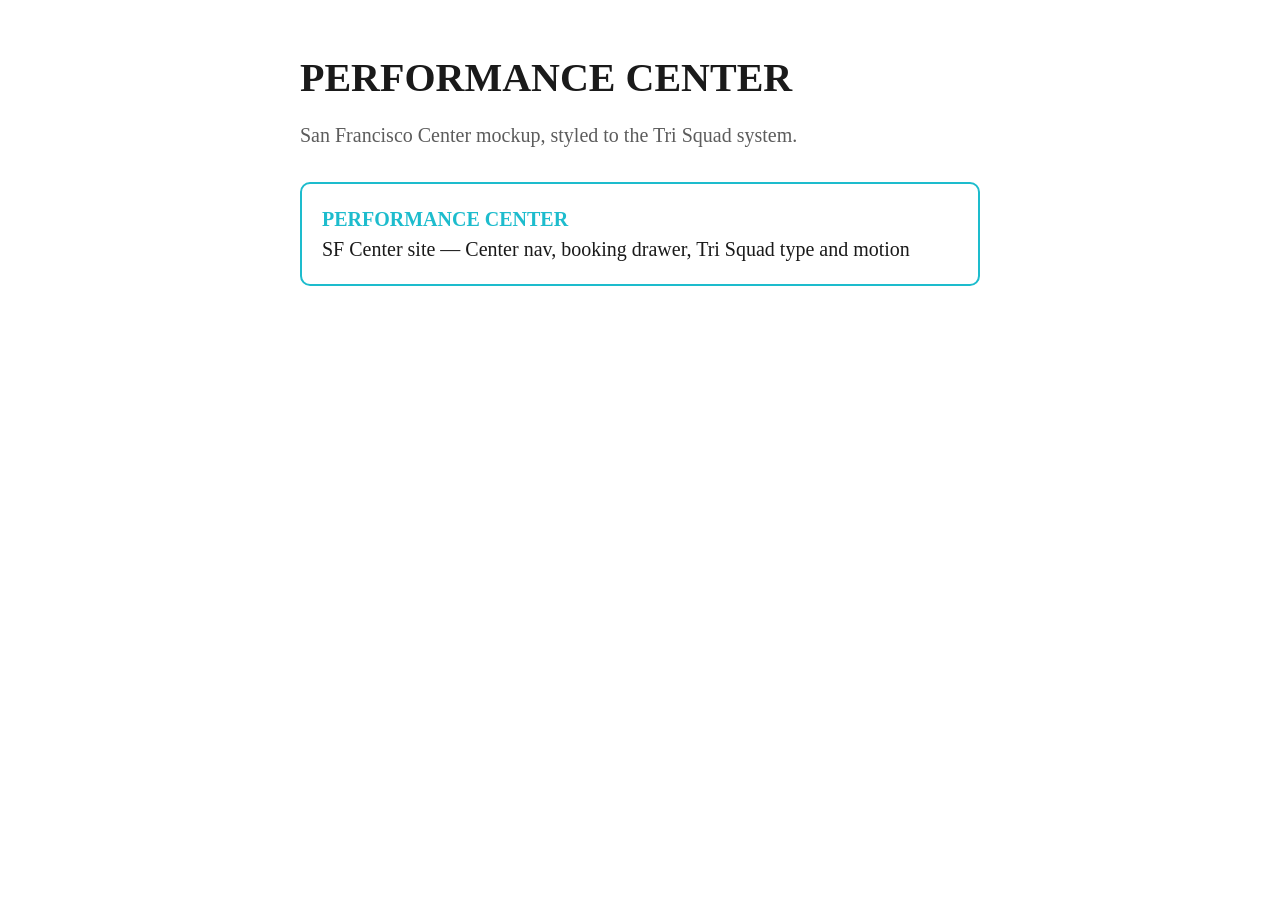
==== index.html @ 336dbb3d "Publish Performance Center mockup preview" ====
<!DOCTYPE html>
<html lang="en">
<head>
  <meta charset="UTF-8" />
  <meta name="viewport" content="width=device-width, initial-scale=1" />
  <title>PPF Performance Center mockup</title>
  <link rel="stylesheet" href="css/pp-mockup.css" />
  <style>
    .index { max-width: 720px; margin: 0 auto; padding: 48px 20px; }
    .index h1 { font-family: "Bornia-Black", serif; text-transform: uppercase; }
    .index p { color: var(--pp-muted); margin: 12px 0 32px; }
    .index a.card { display: block; padding: 20px; margin-bottom: 12px; border: 2px solid var(--pp-blue); text-decoration: none; color: inherit; border-radius: 10px; }
    .index a.card:hover { background: #f5feff; }
    .index a.card strong { font-family: "Bornia-Bold", serif; text-transform: uppercase; color: var(--pp-blue); }
  </style>
</head>
<body>
  <main class="index">
    <h1>Performance Center</h1>
    <p>San Francisco Center mockup, styled to the Tri Squad system.</p>
    <a class="card" href="performance-center-refined.html"><strong>Performance Center</strong><br>SF Center site — Center nav, booking drawer, Tri Squad type and motion</a>
  </main>
</body>
</html>
---- css/pp-mockup.css ----
/* Purple Patch Fitness — Tri Squad v5 editorial scroll
   Gold: nav + footer only. Body accents: electric blue (#1DBCCD).
   Price JOIN blocks: unchanged from live (dark/gold gradient cards). */

/* Bornia sitewide — Medium, Bold, Black only */
@font-face {
  font-family: "Bornia-Medium";
  src: url("https://squad.purplepatchfitness.com/wp-content/uploads/2025/11/Bornia-Medium.otf") format("opentype");
  font-display: swap;
}
@font-face {
  font-family: "Bornia-Bold";
  src: url("https://squad.purplepatchfitness.com/wp-content/uploads/2025/11/Bornia-Bold.otf") format("opentype");
  font-display: swap;
}
@font-face {
  font-family: "Bornia-Black";
  src: url("https://squad.purplepatchfitness.com/wp-content/uploads/2025/11/Bornia-Black.otf") format("opentype");
  font-display: swap;
}

:root {
  --pp-gold: #867650;
  --pp-gold-light: #b3ac9a;
  --pp-blue: #1dbccd;
  --pp-blue-dark: #0f5e67;
  --pp-blue-deep: #0f9baa;
  --pp-pattern-grad: linear-gradient(180deg, #1dbccd 0%, #0f5e67 42%, #111 100%);
  --pp-blue-soft: #e8f9fb;
  --pp-blue-mist: #f0fbfc;
  --pp-black: #000;
  --pp-ink: #1a1a1a;
  --pp-slate: #2b3a40;
  --pp-white: #fff;
  --pp-muted: #5c5c5c;
  /* Text on dark surfaces — only two steps */
  --pp-on-dark: #fff;
  --pp-on-dark-muted: rgba(255, 255, 255, 0.82);
  --pp-warm: #f8f7f5;
  --pp-max: 1230px;
  --pp-radius: 12px;
  --pp-radius-lg: 16px;
  --pp-section-y: clamp(56px, 8vw, 96px);
  --pp-overlap: clamp(48px, 7vw, 88px);
  --pp-pattern-dark: url("https://squad.purplepatchfitness.com/wp-content/uploads/2025/08/Testimonials-1-scaled.png");
  --pp-pattern-light: url("https://squad.purplepatchfitness.com/wp-content/uploads/2025/08/pattern-pp-1-scaled.png");
  --pp-fs-body: 20px;
  --pp-fs-small: 16px;
}

*, *::before, *::after { box-sizing: border-box; }

html { scroll-behavior: smooth; }

body {
  margin: 0;
  font-family: "Bornia-Medium", Georgia, serif;
  font-size: 20px;
  line-height: 1.5;
  color: var(--pp-ink);
  background: var(--pp-white);
  padding-bottom: 72px;
}

img { display: block; max-width: 100%; height: auto; }
h1, h2, h3, h4, p { margin: 0; }

/* ——— Live PPF header (gold nav, unchanged structure) ——— */
.ppf-header * { font-family: Montserrat, sans-serif; }
.ppf-header a {
  font-family: Montserrat, sans-serif;
  font-weight: 600;
  font-size: 16px;
  line-height: 20px;
  text-transform: uppercase;
  text-decoration: none;
  color: #867650 !important;
}
.ppf-header a:hover { color: #bab4a7 !important; }
.ppf-header {
  width: 100%;
  background: #fff;
  padding: 0 20px;
  position: sticky;
  top: 0;
  z-index: 1000;
  border-bottom: 1px solid #d3d3d3;
}
.ppf-header-box {
  position: relative;
  max-width: 1230px;
  margin: auto;
  display: flex;
  align-items: center;
  justify-content: space-between;
  gap: 23px;
}
.ppf-header-image img { width: 67px; max-height: 87px; }
.ppf-header-menu {
  width: 100%;
  display: flex;
  flex-direction: column;
  align-items: flex-end;
}
.ppf-header-top {
  display: flex;
  justify-content: flex-end;
  align-items: center;
  gap: 15px;
  padding: 9px 0 15px;
  border-bottom: 1px solid #d3d3d3;
  width: 100%;
}
.ppf-header-icon { display: flex; gap: 15px; align-items: center; }
.ppf-header-top-btn { position: static; margin-left: 23px; }
.ppf-header-top-btn ul {
  display: none;
  position: absolute;
  top: 100%;
  right: 0;
  z-index: 1100;
  padding: 27px 30px;
  flex-direction: column;
  gap: 20px;
  list-style: none;
  margin: 0;
}
.ppf-header-top-btn:hover ul,
.ppf-header-top-btn:focus-within ul { display: flex; }
.ppf-login { padding: 27px 30px 23px; background: #867650; list-style: none; margin: 0; }
.ppf-login a { color: #fff !important; }
.ppf-login a:hover { color: #fff !important; }
.ppf-header-bot > ul {
  display: flex;
  gap: 20px;
  align-items: center;
  list-style: none;
  margin: 0;
  padding: 0;
}
.ppf-header-bot > ul > li { position: relative; }
.ppf-header-bot > ul > li > a { padding: 29px 0 32px; display: block; cursor: pointer; }
.ppf-header-bot > ul > li > ul.submenu {
  display: none;
  position: absolute;
  z-index: 99999;
  top: 45px;
  left: 50%;
  transform: translateX(-50%);
  padding: 27px 30px 23px;
  width: max-content;
  border-bottom: 4px solid #867650;
  gap: 20px;
  background: #fff;
  list-style: none;
  margin: 0;
  flex-direction: column;
}
.ppf-header-bot > ul > li:hover > ul { display: flex; }
.ppf-header-bot > ul > li > ul > li > a { color: var(--pp-ink) !important; }
html .ppf-btn1 {
  color: #1dbccd !important;
  border: 2px solid #1dbccd;
  display: block;
  min-width: 231px;
  padding: 10.5px 15px !important;
  text-align: center;
  background: transparent;
  transition: none;
}
html .ppf-btn1:hover,
html .ppf-btn1:focus,
html .ppf-btn1:active {
  color: #1dbccd !important;
  background: transparent;
  border-color: #1dbccd;
  filter: none;
  opacity: 1;
}
.coming-soon { color: #867650; font-size: 13px; }
#menuButton, #menuButtonClose, .mobile-menu, .ppf-login.mobile { display: none; }
#menuOverlay {
  display: none;
  position: fixed;
  inset: 0;
  background: rgba(134, 118, 80, 0.85);
  z-index: 999;
}
#menuOverlay.open { display: block; }
@media (max-width: 1024px) {
  .ppf-header-menu.open {
    display: flex !important;
    position: fixed;
    inset: 0 0 0 20%;
    background: #fff;
    z-index: 1001;
    overflow: auto;
    padding: 20px;
  }
}

/* ——— Surfaces (lighter, less black) ——— */
.surface {
  position: relative;
  padding: var(--pp-section-y) 20px;
}
.surface::before {
  content: "";
  position: absolute;
  inset: 0;
  background-repeat: no-repeat;
  background-size: cover;
  background-position: center;
  pointer-events: none;
}
.surface > .container { position: relative; z-index: 1; }
.container { max-width: var(--pp-max); margin: 0 auto; }

.surface--light { background: #fff; color: var(--pp-ink); }
.surface--light::before { background-image: var(--pp-pattern-light); opacity: 0.4; }

.surface--warm {
  background: linear-gradient(180deg, var(--pp-warm) 0%, #fff 100%);
  color: var(--pp-ink);
}
.surface--warm::before { background-image: var(--pp-pattern-light); opacity: 0.35; }

.surface--soft {
  background: linear-gradient(165deg, var(--pp-blue-mist) 0%, #fff 42%, var(--pp-warm) 100%);
  color: var(--pp-ink);
}
.surface--soft::before { background-image: var(--pp-pattern-light); opacity: 0.3; }

.surface--ink {
  background: linear-gradient(160deg, #1e2a2e 0%, var(--pp-slate) 55%, #1a2428 100%);
  color: #fff;
}
.surface--ink::before { background-image: var(--pp-pattern-dark); opacity: 0.25; }

.surface--footer-links {
  background: #111;
  color: #fff;
  padding: 48px 20px;
}
.surface--footer-links a { color: #fff; text-decoration: none; }
.surface--footer-links a:hover { color: var(--pp-blue); }
.surface--footer-links h3 {
  font-family: "Bornia-Bold", serif;
  font-size: 14px;
  letter-spacing: 0.08em;
  text-transform: uppercase;
  margin-bottom: 20px;
  color: var(--pp-gold-light);
}

/* ——— Shared editorial type ——— */
.scroll-scene {
  position: relative;
  padding: clamp(64px, 9vh, 100px) 24px;
  overflow: hidden;
}
.scroll-scene__header {
  max-width: var(--pp-max);
  margin: 0 auto 40px;
}

.heading {
  font-family: "Bornia-Black", serif;
  font-size: clamp(28px, 4vw, 40px);
  line-height: 1.1;
  letter-spacing: 0.02em;
  text-transform: none;
  text-align: center;
}
.heading--left { text-align: left; max-width: none; width: 100%; }

.lead {
  font-family: "Bornia-Medium", serif;
  font-size: var(--pp-fs-body, 20px);
  line-height: 1.5;
  margin-top: 16px;
  max-width: 52ch;
}
.lead--center { margin-left: auto; margin-right: auto; text-align: center; }

.cta-stack--left { align-items: flex-start; }
.cta-stack--left .btn-blue { margin-top: 8px; }

/* ——— Hero ——— */
.hero {
  position: relative;
  min-height: 100svh;
  min-height: 100vh;
  display: flex;
  align-items: flex-end;
  padding: 0 20px clamp(80px, 12vh, 140px);
  color: #fff;
  overflow: hidden;
}
.hero__media { position: absolute; inset: 0; }
.hero__media img,
.hero__media video {
  width: 100%;
  height: 100%;
  object-fit: cover;
  transform: scale(1.04);
  animation: heroKenBurns 18s ease-in-out infinite alternate;
}
.hero__overlay {
  position: absolute;
  inset: 0;
  background: linear-gradient(284deg, rgba(255,255,255,0) -27%, rgba(0,0,0,0.32) 28%, rgba(0,0,0,0.58) 100%);
}
.hero__content {
  position: relative;
  z-index: 1;
  max-width: var(--pp-max);
  margin: 0 auto;
  width: 100%;
}
.hero h1 {
  font-family: "Bornia-Black", serif;
  font-size: clamp(34px, 6vw, 56px);
  line-height: 1.05;
  text-transform: none;
  max-width: none;
  width: 100%;
}
.hero .sub {
  font-family: "Bornia-Bold", serif;
  margin-top: 20px;
  max-width: 75%;
  width: 75%;
  font-size: var(--pp-fs-body, 20px);
}

@keyframes heroKenBurns {
  from { transform: scale(1.04); }
  to { transform: scale(1.1); }
}

/* ——— Blue gradient CTAs (live pattern) ——— */
.btn-blue {
  display: inline-flex;
  align-items: center;
  justify-content: center;
  margin-top: 28px;
  padding: 14px 24px;
  text-decoration: none;
  font-family: "Bornia-Bold", serif;
  font-size: var(--pp-fs-body, 20px);
  letter-spacing: 0.05em;
  text-transform: uppercase;
  color: #fff;
  background: linear-gradient(284deg, rgba(255,255,255,0) -27%, rgba(29,188,205,0.48) 23%, rgba(29,188,205,0.8) 100%);
  border: 1px solid transparent;
  border-image: linear-gradient(279deg, #0f9baa 18%, #1dbccd 103%) 1;
  backdrop-filter: blur(10px);
  transition: filter 0.25s, transform 0.25s;
}
.btn-blue:hover { filter: brightness(1.08); transform: translateY(-1px); }

.btn-blue-outline {
  display: inline-flex;
  align-items: center;
  justify-content: center;
  padding: 14px 24px;
  text-decoration: none;
  font-family: "Bornia-Bold", serif;
  font-size: var(--pp-fs-body, 20px);
  letter-spacing: 0.05em;
  text-transform: uppercase;
  color: var(--pp-blue);
  border: 2px solid var(--pp-blue);
  background: transparent;
  transition: background 0.25s, color 0.25s;
}
.btn-blue-outline:hover { background: var(--pp-blue); color: #fff; }

.cta-stack {
  display: flex;
  flex-direction: column;
  align-items: center;
  gap: 12px;
  margin-top: 40px;
}
.cta-stack .cta-or {
  font-family: "Bornia-Bold", serif;
  font-size: 13px;
  text-transform: uppercase;
  opacity: 0.7;
}

/* ——— How It Works: horizontal wheel-driven scroll ——— */
.h-scroll {
  position: relative;
  height: 550vh;
  background: #fff;
}
.h-scroll__pin {
  position: sticky;
  top: 0;
  height: 100vh;
  height: 100svh;
  display: flex;
  align-items: center;
  overflow: hidden;
  background: #fff;
}
.h-scroll__inner {
  width: 100%;
  max-width: none;
  padding: 96px 0 40px;
}
.h-scroll__header {
  max-width: var(--pp-max);
  margin: 0 auto 28px;
  padding: 0 24px;
}
.h-scroll__meter {
  margin-top: 20px;
  height: 2px;
  background: rgba(29, 188, 205, 0.16);
  max-width: 280px;
  overflow: hidden;
}
.h-scroll__meter-fill {
  display: block;
  height: 100%;
  width: 0%;
  background: var(--pp-blue);
}
.h-scroll__viewport {
  overflow: hidden;
  width: 100%;
}
.h-scroll__track {
  display: flex;
  align-items: stretch;
  gap: 28px;
  padding-left: max(24px, calc((100vw - var(--pp-max)) / 2 + 24px));
  padding-right: 24px;
  will-change: transform;
}
.h-panel {
  flex: 0 0 clamp(280px, 34vw, 400px);
  min-height: min(58vh, 520px);
  display: flex;
  flex-direction: column;
  justify-content: center;
}
.h-panel--photo {
  flex-basis: clamp(320px, 40vw, 480px);
  padding: 0;
  justify-content: center;
}
.h-panel--photo img {
  width: 100%;
  height: min(58vh, 520px);
  object-fit: cover;
  border-radius: 4px;
}
.h-panel--copy {
  padding: 8px 8px 8px 0;
  border-top: 1px solid rgba(29, 188, 205, 0.35);
}
.h-panel__num {
  font-family: "Bornia-Black", serif;
  font-size: 13px;
  letter-spacing: 0.1em;
  color: var(--pp-blue);
  margin-bottom: 16px;
}
.h-panel h3 {
  font-family: "Bornia-Bold", serif;
  font-size: clamp(20px, 2.4vw, 26px);
  line-height: 1.2;
  margin-bottom: 12px;
  max-width: 18ch;
}
.h-panel p {
  font-size: 16px;
  color: var(--pp-muted);
  line-height: 1.55;
  max-width: 36ch;
}
.h-panel--cta .cta-stack { margin-top: 28px; }

/* ——— Value prop: vertical panel stack ——— */
.v-stack {
  position: relative;
  height: 320vh;
  background: var(--pp-blue-mist);
}
.v-stack__pin {
  position: sticky;
  top: 0;
  height: 100vh;
  height: 100svh;
  display: flex;
  align-items: center;
  overflow: hidden;
}
.v-stack__inner {
  width: 100%;
  max-width: var(--pp-max);
  margin: 0 auto;
  padding: 96px 24px 40px;
}
.v-stack__stage {
  margin-top: 36px;
  display: grid;
  grid-template-columns: 1.15fr 0.85fr;
  gap: clamp(28px, 4vw, 56px);
  align-items: center;
  min-height: min(62vh, 560px);
}
.v-stack__visual {
  position: relative;
  height: min(62vh, 560px);
  overflow: hidden;
  border-radius: 4px;
  background: #dfe8ea;
}
.v-stack__media {
  position: absolute;
  inset: 0;
  margin: 0;
  opacity: 0;
  transform: translateY(12%);
  transition: opacity 0.55s ease, transform 0.65s cubic-bezier(0.22, 1, 0.36, 1);
  pointer-events: none;
}
.v-stack__media.is-active {
  opacity: 1;
  transform: translateY(0);
  pointer-events: auto;
}
.v-stack__media.is-exit {
  opacity: 0;
  transform: translateY(-10%);
}
.v-stack__media img,
.v-stack__media video {
  width: 100%;
  height: 100%;
  object-fit: cover;
}
.v-stack__media figcaption {
  position: absolute;
  left: 20px;
  bottom: 18px;
  font-family: "Bornia-Black", serif;
  font-size: clamp(18px, 2.4vw, 28px);
  text-transform: uppercase;
  color: #fff;
  text-shadow: 0 2px 16px rgba(0,0,0,0.35);
  max-width: 14ch;
  line-height: 1.1;
}
.v-stack__copy { position: relative; min-height: 360px; }
.v-stack__dots {
  display: flex;
  flex-direction: column;
  gap: 10px;
  margin-bottom: 24px;
}
.v-stack__dots span {
  width: 2px;
  height: 28px;
  background: rgba(29, 188, 205, 0.25);
  transition: background 0.3s, height 0.3s;
}
.v-stack__dots span.is-active {
  background: var(--pp-blue);
  height: 44px;
}
.v-stack__panel {
  position: absolute;
  left: 0;
  right: 0;
  top: 52px;
  opacity: 0;
  transform: translateY(28px);
  transition: opacity 0.45s ease, transform 0.55s cubic-bezier(0.22, 1, 0.36, 1);
  pointer-events: none;
}
.v-stack__panel.is-active {
  opacity: 1;
  transform: translateY(0);
  pointer-events: auto;
}
.v-stack__panel h3 {
  font-family: "Bornia-Bold", serif;
  font-size: clamp(20px, 2.4vw, 26px);
  text-transform: uppercase;
  margin-bottom: 18px;
}
.v-stack__panel ul {
  list-style: none;
  margin: 0;
  padding: 0;
  display: grid;
  gap: 14px;
}
.v-stack__panel li {
  position: relative;
  padding-left: 16px;
  font-size: 16px;
  color: var(--pp-muted);
  line-height: 1.5;
}
.v-stack__panel li::before {
  content: "";
  position: absolute;
  left: 0;
  top: 0.65em;
  width: 8px;
  height: 2px;
  background: var(--pp-blue);
}

/* ——— Training Built: white, no shadow, crossfade wipe ——— */
.fade-stack {
  position: relative;
  height: 280vh;
  background: #fff;
}
.fade-stack__pin {
  position: sticky;
  top: 0;
  height: 100vh;
  height: 100svh;
  display: flex;
  align-items: center;
  background: #fff;
}
.fade-stack__inner {
  width: 100%;
  max-width: var(--pp-max);
  margin: 0 auto;
  padding: 96px 24px 40px;
}
.fade-stack__intro { max-width: 60ch; margin-bottom: 36px; }
.fade-stack__row {
  display: grid;
  grid-template-columns: 1fr 1fr;
  gap: clamp(28px, 5vw, 64px);
  align-items: center;
}
.fade-stack__visual {
  position: relative;
  aspect-ratio: 3 / 4;
  max-height: min(64vh, 580px);
  background: #fff;
  /* no shadow — images are pre-masked */
}
.fade-stack__visual img {
  position: absolute;
  inset: 0;
  width: 100%;
  height: 100%;
  object-fit: contain;
  object-position: center;
  opacity: 0;
  clip-path: inset(0 0 100% 0);
  transition: opacity 0.2s linear, clip-path 0.7s cubic-bezier(0.65, 0, 0.35, 1);
}
.fade-stack__visual img.is-active {
  opacity: 1;
  clip-path: inset(0 0 0 0);
}
.fade-stack__visual img.is-exit {
  opacity: 1;
  clip-path: inset(100% 0 0 0);
}
.fade-stack__copy {
  display: flex;
  flex-direction: column;
  justify-content: center;
  min-height: min(48vh, 420px);
}
.fade-stack__steps {
  position: relative;
  min-height: 160px;
}
.fade-stack__step {
  position: absolute;
  left: 0;
  right: 0;
  top: 0;
  opacity: 0;
  transform: translateX(24px);
  transition: opacity 0.45s ease, transform 0.55s cubic-bezier(0.22, 1, 0.36, 1);
  pointer-events: none;
}
.fade-stack__step.is-active {
  opacity: 1;
  transform: translateX(0);
  pointer-events: auto;
}
.fade-stack__step h3 {
  font-family: "Bornia-Bold", serif;
  font-size: clamp(22px, 3vw, 28px);
  line-height: 1.2;
  max-width: 18ch;
}
.fade-stack__step p {
  margin-top: 12px;
  font-size: 17px;
  color: var(--pp-muted);
  max-width: 40ch;
}
.fade-stack__copy .cta-stack {
  margin-top: 36px;
  position: relative;
}

/* Editorial split — philosophy */
.scroll-scene--editorial { background: #fff; }
.editorial-split {
  max-width: var(--pp-max);
  margin: 0 auto;
  display: grid;
  grid-template-columns: 0.9fr 1.1fr;
  gap: clamp(32px, 6vw, 80px);
}
.editorial-split__sticky {
  position: sticky;
  top: 130px;
  align-self: start;
}
.editorial-split__sticky .heading { font-size: clamp(32px, 5vw, 48px); }
.editorial-split__lead {
  margin-top: 20px;
  font-size: clamp(18px, 2.2vw, 22px);
  color: var(--pp-muted);
  max-width: 28ch;
}
.editorial-split__blocks { display: flex; flex-direction: column; gap: 40px; }
.editorial-block {
  padding-left: 20px;
  border-left: 3px solid var(--pp-blue);
}
.editorial-block h3 {
  font-family: "Bornia-Bold", serif;
  font-size: clamp(18px, 2.2vw, 22px);
  line-height: 1.25;
  margin-bottom: 12px;
}
.editorial-block p { font-size: 16px; color: var(--pp-muted); line-height: 1.55; }
.editorial-block p + p { margin-top: 12px; }

/* Story quotes */
.scroll-scene--quotes { background: #fff; }
.story-quotes {
  max-width: var(--pp-max);
  margin: 0 auto;
  display: flex;
  flex-direction: column;
  gap: clamp(48px, 8vh, 72px);
}
.story-quote {
  display: grid;
  grid-template-columns: 1fr 1fr;
  gap: clamp(24px, 4vw, 48px);
  align-items: center;
  opacity: 0;
  transform: translateY(24px);
  transition: opacity 0.7s, transform 0.7s cubic-bezier(0.22, 1, 0.36, 1);
}
.story-quote.is-visible { opacity: 1; transform: none; }
.story-quote--flip .story-quote__photo { order: 2; }
.story-quote--flip .story-quote__text { order: 1; }
.story-quote__photo {
  border-radius: 4px;
  overflow: hidden;
}
.story-quote__photo img {
  width: 100%;
  aspect-ratio: 5 / 4;
  object-fit: cover;
}
.story-quote__text h4 {
  font-family: "Bornia-Bold", serif;
  font-size: 18px;
  text-transform: uppercase;
}
.story-quote__role {
  font-size: 14px;
  color: var(--pp-muted);
  margin-top: 6px;
}
.story-quote blockquote {
  margin: 20px 0 0;
  font-size: clamp(18px, 2.2vw, 22px);
  line-height: 1.45;
  position: relative;
  padding-top: 20px;
}
.story-quote blockquote::before {
  content: "";
  position: absolute;
  top: 0;
  left: 0;
  width: 40px;
  height: 2px;
  background: var(--pp-blue);
}

/* Coach filmstrip — wheel scrolls horizontally */
.scroll-scene--coaches {
  background: #fff;
  padding-left: 0;
  padding-right: 0;
  padding-bottom: 48px;
}
.coach-film__header {
  max-width: var(--pp-max);
  margin: 0 auto 32px;
  padding: 0 24px;
}
.coach-film__track {
  display: flex;
  gap: 16px;
  overflow-x: auto;
  scroll-snap-type: x proximity;
  padding: 8px max(24px, calc((100vw - var(--pp-max)) / 2 + 24px)) 24px;
  cursor: grab;
  scrollbar-width: none;
}
.coach-film__track::-webkit-scrollbar { display: none; }
.coach-film__track.is-dragging { cursor: grabbing; scroll-snap-type: none; }
.coach-film .coach-card {
  flex: 0 0 clamp(220px, 28vw, 280px);
  scroll-snap-align: start;
  position: relative;
  border-radius: 4px;
  overflow: hidden;
}
.coach-film .coach-card img {
  width: 100%;
  aspect-ratio: 2/3;
  object-fit: cover;
  transition: transform 0.5s ease;
}
.coach-film .coach-card:hover img { transform: scale(1.04); }
.coach-film .coach-card__info {
  position: absolute;
  left: 0; right: 0; bottom: 0;
  padding: 14px;
  background: linear-gradient(transparent, rgba(0,0,0,0.78));
  color: #fff;
}
.coach-film .coach-card__overlay {
  position: absolute;
  inset: 0;
  background: linear-gradient(180deg, transparent 35%, rgba(15, 94, 103, 0.94) 100%);
  opacity: 0;
  transition: opacity 0.35s;
  display: flex;
  flex-direction: column;
  justify-content: flex-end;
  padding: 16px;
  color: #fff;
}
.coach-film .coach-card:hover .coach-card__overlay { opacity: 1; }
.coach-film .coach-card:hover .coach-card__info { opacity: 0; }
.coach-film .coach-card__name {
  font-family: "Bornia-Bold", serif;
  text-transform: uppercase;
  font-size: 14px;
}
.coach-film .coach-card__title { font-size: 12px; opacity: 0.9; margin-top: 2px; }
.coach-film .coach-card__bio { font-size: 13px; line-height: 1.4; margin-top: 8px; }
.coach-film .coach-card__link {
  display: inline-block;
  margin-top: 10px;
  font-family: "Bornia-Bold", serif;
  font-size: 11px;
  text-transform: uppercase;
  color: var(--pp-blue);
  text-decoration: none;
}

/* ——— Closing CTA: stats + join as one block ——— */
.closing-cta {
  background: var(--pp-pattern-grad);
  color: #fff;
  padding: clamp(64px, 9vh, 100px) 24px;
}
.closing-cta__inner {
  max-width: var(--pp-max);
  margin: 0 auto;
}
.closing-cta__heading { color: var(--pp-on-dark); margin-bottom: 28px; }
.closing-cta__stats-row {
  display: grid;
  grid-template-columns: repeat(3, 1fr);
  gap: 28px 32px;
  padding-bottom: 48px;
  margin-bottom: 48px;
  border-bottom: 1px solid rgba(255,255,255,0.14);
}
.closing-cta .stat-pill {
  min-width: 0;
  padding: 0;
  border: none;
  opacity: 1;
  transform: none;
}
.closing-cta .stat-pill__num { color: var(--pp-blue); }
.closing-cta .stat-pill__label { color: var(--pp-on-dark-muted); max-width: 18ch; }
.closing-cta__join { text-align: center; }
.closing-cta__lead {
  color: var(--pp-on-dark);
  max-width: 640px;
}
.closing-cta__sub {
  margin: 12px auto 0;
  color: var(--pp-on-dark-muted);
  max-width: 720px;
  font-size: 17px;
}
.closing-cta__or {
  margin: 28px 0 16px;
  color: var(--pp-on-dark-muted);
}
.stat-pill__num {
  font-family: "Bornia-Black", serif;
  font-size: clamp(36px, 5vw, 52px);
  line-height: 1;
}
.stat-pill__label {
  margin-top: 10px;
  font-family: "Bornia-Bold", serif;
  font-size: 13px;
  letter-spacing: 0.05em;
  text-transform: uppercase;
  line-height: 1.35;
}

/* ——— Pricing JOIN blocks (UNCHANGED from live) ——— */
.pricing-grid {
  display: grid;
  grid-template-columns: repeat(auto-fit, minmax(280px, 1fr));
  gap: 20px;
  margin-top: 32px;
  max-width: 720px;
  margin-left: auto;
  margin-right: auto;
}
.price-join {
  display: flex;
  flex-direction: row;
  justify-content: space-between;
  align-items: stretch;
  text-decoration: none;
  color: #fff;
  padding: 28px 32px;
  min-height: 140px;
  border-radius: 10px;
  background: linear-gradient(284.36deg, rgba(255,255,255,0) 0%, rgba(0,0,0,0.6) 39%, rgba(0,0,0,0.8) 100%);
  border: 1px solid transparent;
  border-image: linear-gradient(279.24deg, #000 17.75%, #666 103.05%) 1;
  position: relative;
  overflow: hidden;
}
.price-join--quarterly::after {
  content: "";
  position: absolute;
  inset: 0;
  background: linear-gradient(48.35deg, rgba(0,0,0,0.8) 0%, rgba(134,118,80,0.8) 59%);
  pointer-events: none;
  z-index: 0;
}
.price-join > * { position: relative; z-index: 1; }
.price-join__left {
  display: flex;
  flex-direction: column;
  justify-content: center;
  gap: 4px;
}
.price-join__right {
  display: flex;
  flex-direction: column;
  justify-content: flex-end;
  align-items: flex-end;
  text-align: right;
}
.price-join .join-label {
  font-family: "Bornia-Medium", serif;
  font-size: 14px;
  letter-spacing: 0.1em;
  text-transform: uppercase;
}
.price-join .join-term {
  font-family: "Bornia-Bold", serif;
  font-size: 22px;
  text-transform: uppercase;
}
.price-join .join-savings {
  margin-top: 8px;
  font-size: 13px;
}
.price-join .join-savings strong {
  padding: 4px 8px;
  background: rgba(255,255,255,0.25);
  border-radius: 5px;
  font-weight: 400;
}
.price-join .join-amount {
  font-family: "Bornia-Black", serif;
  font-size: 42px;
  line-height: 1;
  position: relative;
}
.price-join .dollar {
  font-size: 20px;
  position: absolute;
  left: -22px;
  top: 8px;
}
.price-join .join-note {
  font-family: "Bornia-Bold", serif;
  font-size: 14px;
  margin-top: 6px;
  opacity: 0.9;
}

/* ——— Gallery marquee ——— */
.gallery-marquee {
  overflow: hidden;
  padding: 0;
  margin: 0;
  background: #111;
}
.gallery-marquee__track {
  display: flex;
  width: max-content;
  animation: marquee 45s linear infinite;
}
.gallery-marquee__track img {
  height: clamp(120px, 18vw, 180px);
  width: auto;
  flex-shrink: 0;
}
@keyframes marquee {
  from { transform: translateX(0); }
  to { transform: translateX(-50%); }
}

/* ——— Footer ——— */
.footer-links-grid {
  display: grid;
  grid-template-columns: repeat(4, 1fr);
  gap: 32px;
  max-width: var(--pp-max);
  margin: 0 auto;
}
.footer-links-grid ul {
  list-style: none;
  margin: 0;
  padding: 0;
  display: flex;
  flex-direction: column;
  gap: 14px;
}
.footer-links-grid a {
  font-family: "Bornia-Medium", serif;
  font-size: 15px;
}
.site-footer {
  background: #fff;
  padding: 40px 20px;
  text-align: center;
}
.site-footer img { width: 48px; margin: 0 auto 20px; }
.site-footer__legal {
  display: flex;
  flex-wrap: wrap;
  justify-content: center;
  gap: 8px 24px;
  list-style: none;
  margin: 0;
  padding: 0;
  font-family: Montserrat, sans-serif;
  font-size: 15px;
}
.site-footer__legal a { color: var(--pp-ink); text-decoration: none; }
.site-footer__legal a:hover { color: var(--pp-gold); }

/* ——— Sticky CTA ——— */
.sticky-cta {
  position: fixed;
  left: 0;
  right: 0;
  bottom: 0;
  z-index: 2000;
  padding: 12px 20px;
  background: rgba(255,255,255,0.96);
  border-top: 1px solid #e5e5e5;
  transform: translateY(110%);
  transition: transform 0.35s ease;
  backdrop-filter: blur(8px);
}
.sticky-cta.is-visible { transform: translateY(0); }
.sticky-cta__inner {
  max-width: var(--pp-max);
  margin: 0 auto;
  display: flex;
  flex-wrap: wrap;
  align-items: center;
  justify-content: center;
  gap: 12px 20px;
}
.sticky-cta .btn-blue { margin-top: 0; padding: 12px 20px; font-size: 13px; }
.cta-label--mobile { display: none; }
.sticky-cta__link {
  font-family: "Bornia-Bold", serif;
  font-size: 13px;
  text-transform: uppercase;
  letter-spacing: 0.05em;
  color: var(--pp-blue);
  text-decoration: none;
}

/* ——— Scroll reveal ——— */
.reveal {
  opacity: 0;
  transform: translateY(28px);
  transition: opacity 0.65s ease, transform 0.65s cubic-bezier(0.22, 1, 0.36, 1);
}
.reveal.is-visible { opacity: 1; transform: translateY(0); }
.reveal--delay-1 { transition-delay: 0.1s; }
.reveal--delay-2 { transition-delay: 0.2s; }

.divider-blue {
  width: 80px;
  height: 3px;
  background: var(--pp-blue);
  margin: 24px auto;
  border-radius: 2px;
}

@media (max-width: 1024px) {
  .ppf-header-top-btn { position: relative; }
  .ppf-header-menu { display: none; }
  .mobile-menu { display: flex; align-items: center; }
  #menuButton { display: block; background: none; border: none; cursor: pointer; }
  .v-stack__stage,
  .fade-stack__row,
  .editorial-split { grid-template-columns: 1fr; }
  .editorial-split__sticky { position: relative; top: 0; }
  .v-stack__visual { height: min(42vh, 360px); }
  .v-stack__copy { min-height: 300px; }
  .fade-stack__visual { max-height: 420px; margin: 0 auto; width: min(100%, 360px); }
  .fade-stack__copy { min-height: 0; }
  .fade-stack__steps { min-height: 0; }
  .fade-stack__copy .cta-stack { margin-top: 8px; }
  .story-quote, .story-quote--flip { grid-template-columns: 1fr; }
  .story-quote--flip .story-quote__photo,
  .story-quote--flip .story-quote__text { order: unset; }
  .closing-cta__stats-row { grid-template-columns: repeat(2, 1fr); }
  .footer-links-grid { grid-template-columns: repeat(2, 1fr); }
  .h-scroll, .v-stack, .fade-stack { height: auto; }
  .h-scroll__pin, .v-stack__pin, .fade-stack__pin {
    position: relative;
    height: auto;
    display: block;
  }
  .h-scroll__track {
    overflow-x: auto;
    transform: none;
    padding-bottom: 16px;
    scroll-snap-type: x mandatory;
  }
  .h-panel { scroll-snap-align: start; min-height: 360px; }
  .v-stack__media:not(.is-active),
  .v-stack__panel:not(.is-active),
  .fade-stack__step:not(.is-active),
  .fade-stack__visual img:not(.is-active) {
    position: relative;
    opacity: 1;
    transform: none;
    clip-path: none;
    pointer-events: auto;
  }
  .v-stack__visual { display: flex; flex-direction: column; height: auto; gap: 16px; }
  .v-stack__media { position: relative; height: 240px; }
  .v-stack__copy { min-height: 0; }
  .v-stack__panel { position: relative; top: auto; margin-bottom: 28px; }
  .v-stack__dots { display: none; }
  .fade-stack__visual { aspect-ratio: auto; height: auto; }
  .fade-stack__visual img { position: relative; height: auto; margin-bottom: 16px; }
  .fade-stack__step { position: relative; margin-bottom: 24px; }
}

@media (max-width: 640px) {
  .ppf-header { top: 0; }
  .footer-links-grid { grid-template-columns: 1fr; }
  .scroll-scene { padding: 56px 16px; }
  .closing-cta__stats-row { grid-template-columns: 1fr 1fr; gap: 20px; }
  .h-panel { flex-basis: 78vw; }
  .h-panel--photo { flex-basis: 82vw; }
  .sticky-cta .cta-label--full { display: none; }
  .sticky-cta .cta-label--mobile { display: inline; }
}

@media (prefers-reduced-motion: reduce) {
  html { scroll-behavior: auto; }
  .hero__media img, .hero__media video { animation: none; transform: none; }
  .gallery-marquee__track { animation: none; }
  .reveal, .story-quote { opacity: 1; transform: none; transition: none; }
  .v-stack__media, .v-stack__panel, .fade-stack__step, .fade-stack__visual img {
    transition: none;
  }
  .sticky-cta { transition: none; }
}
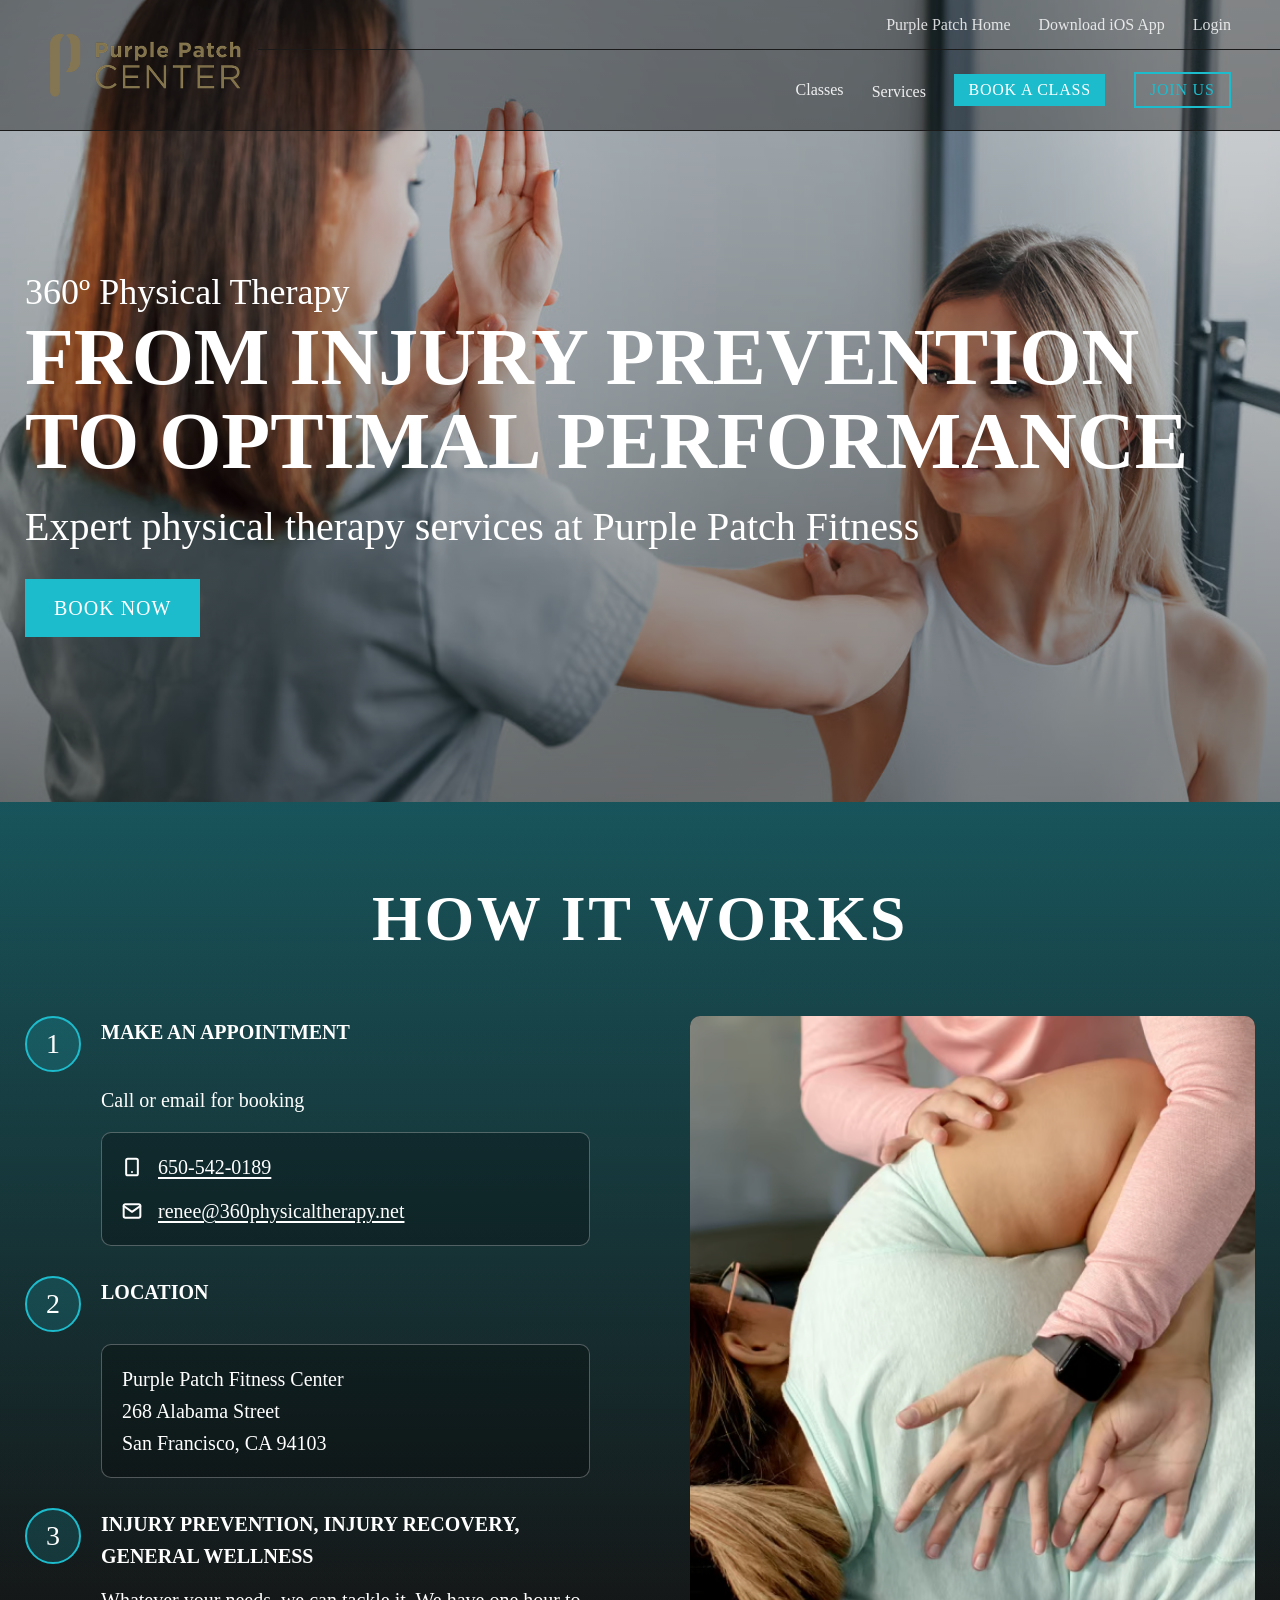
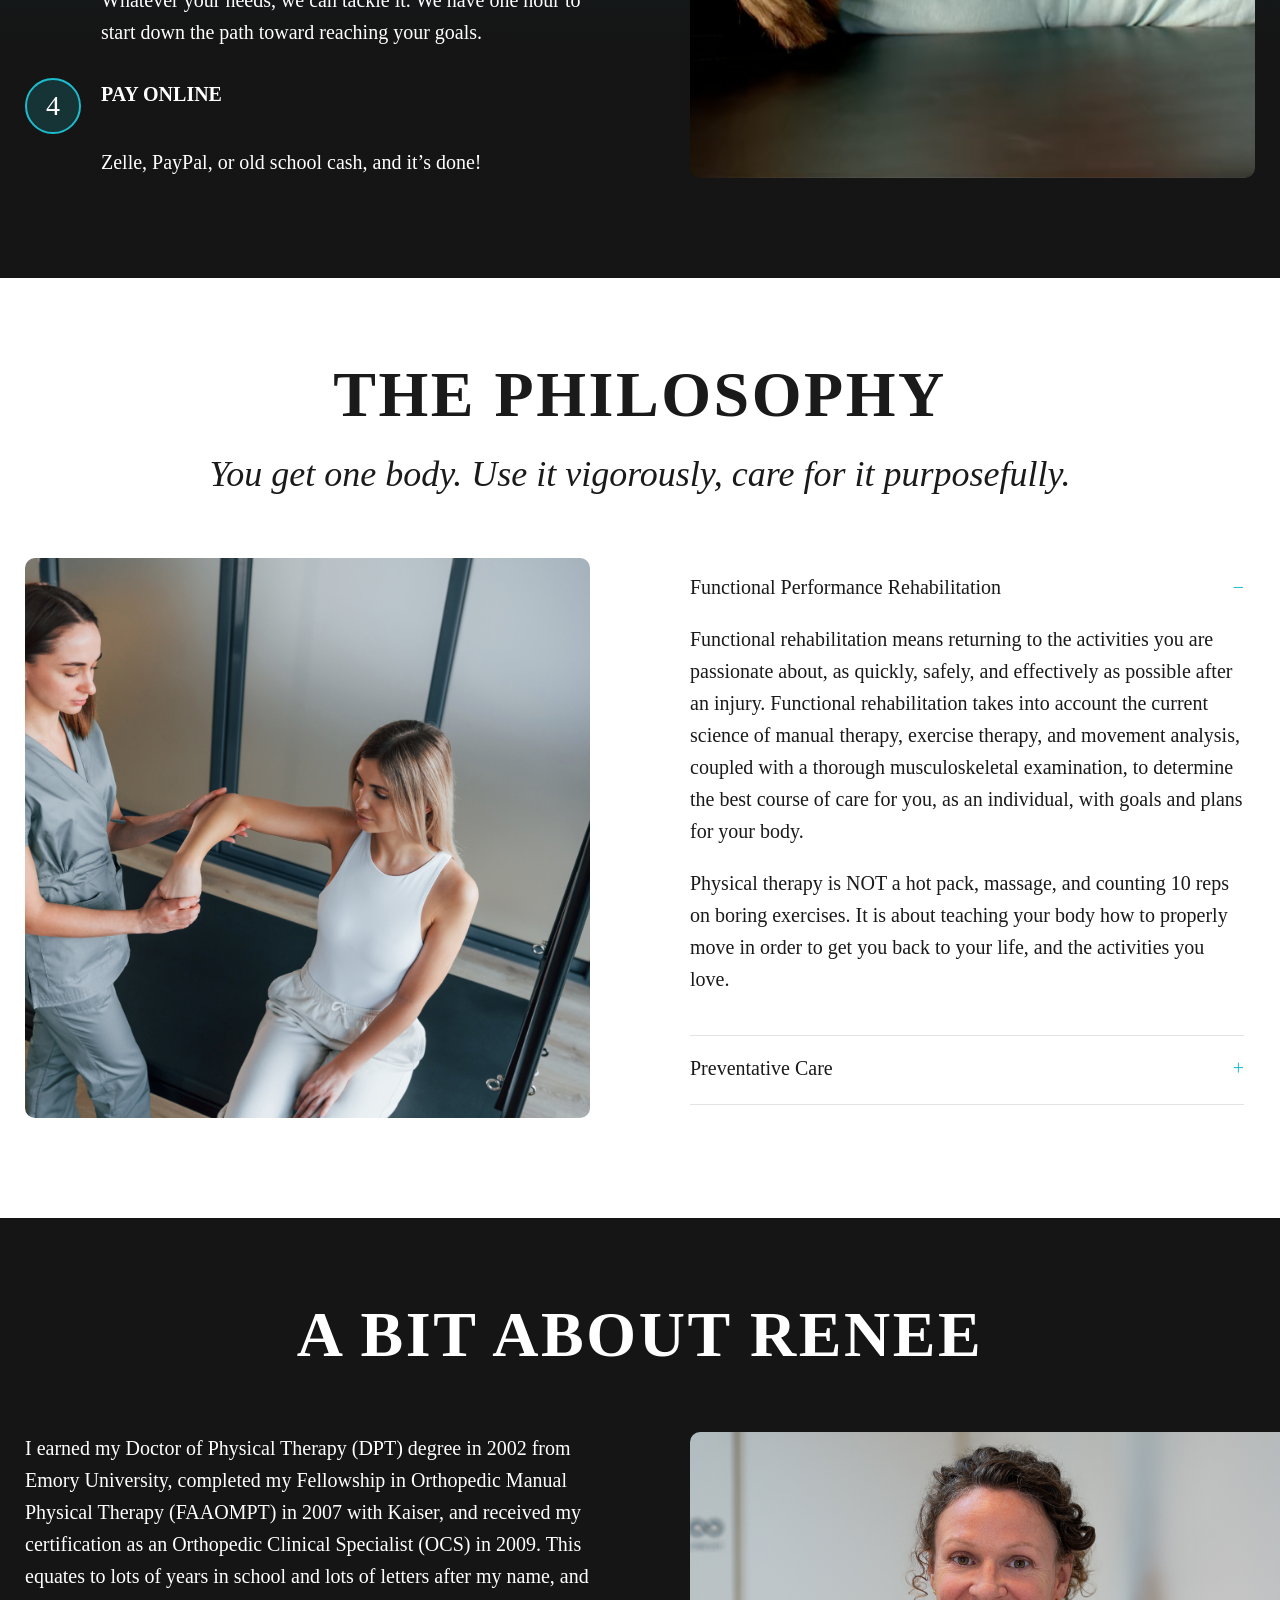
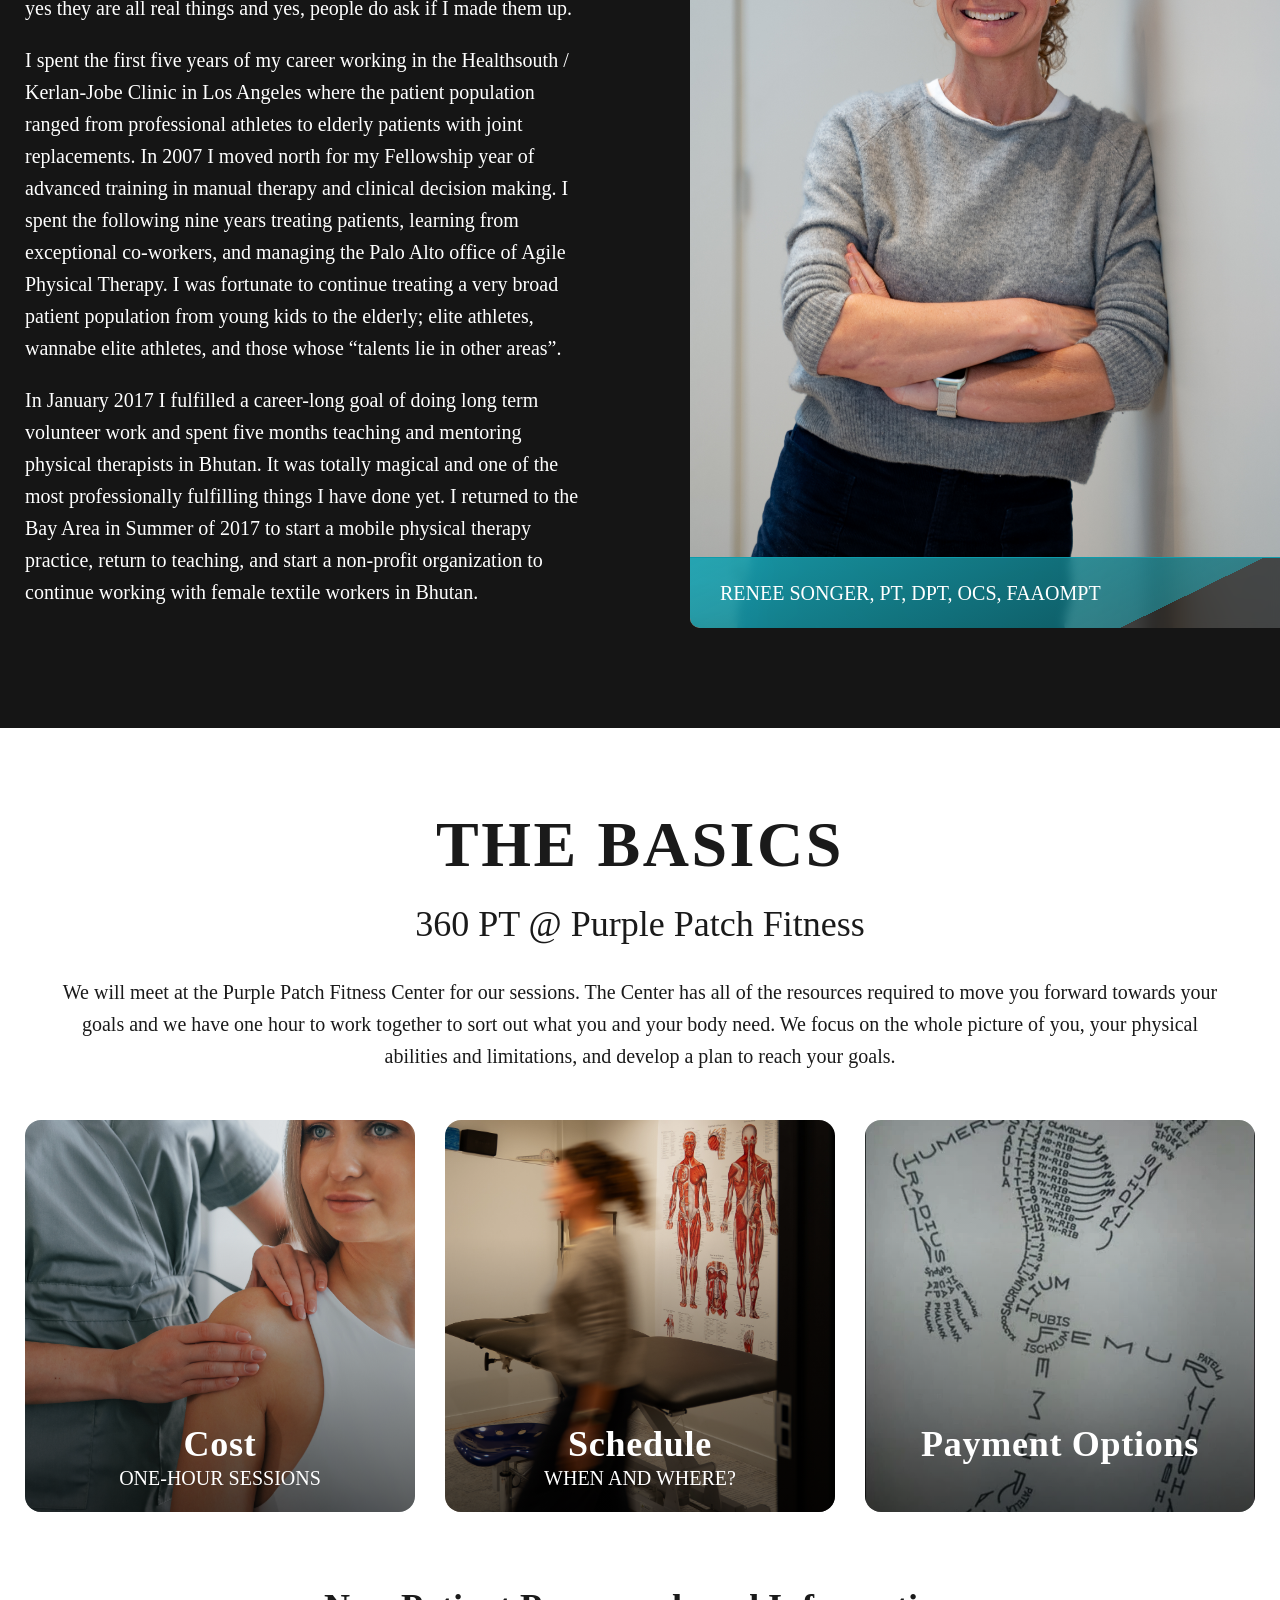
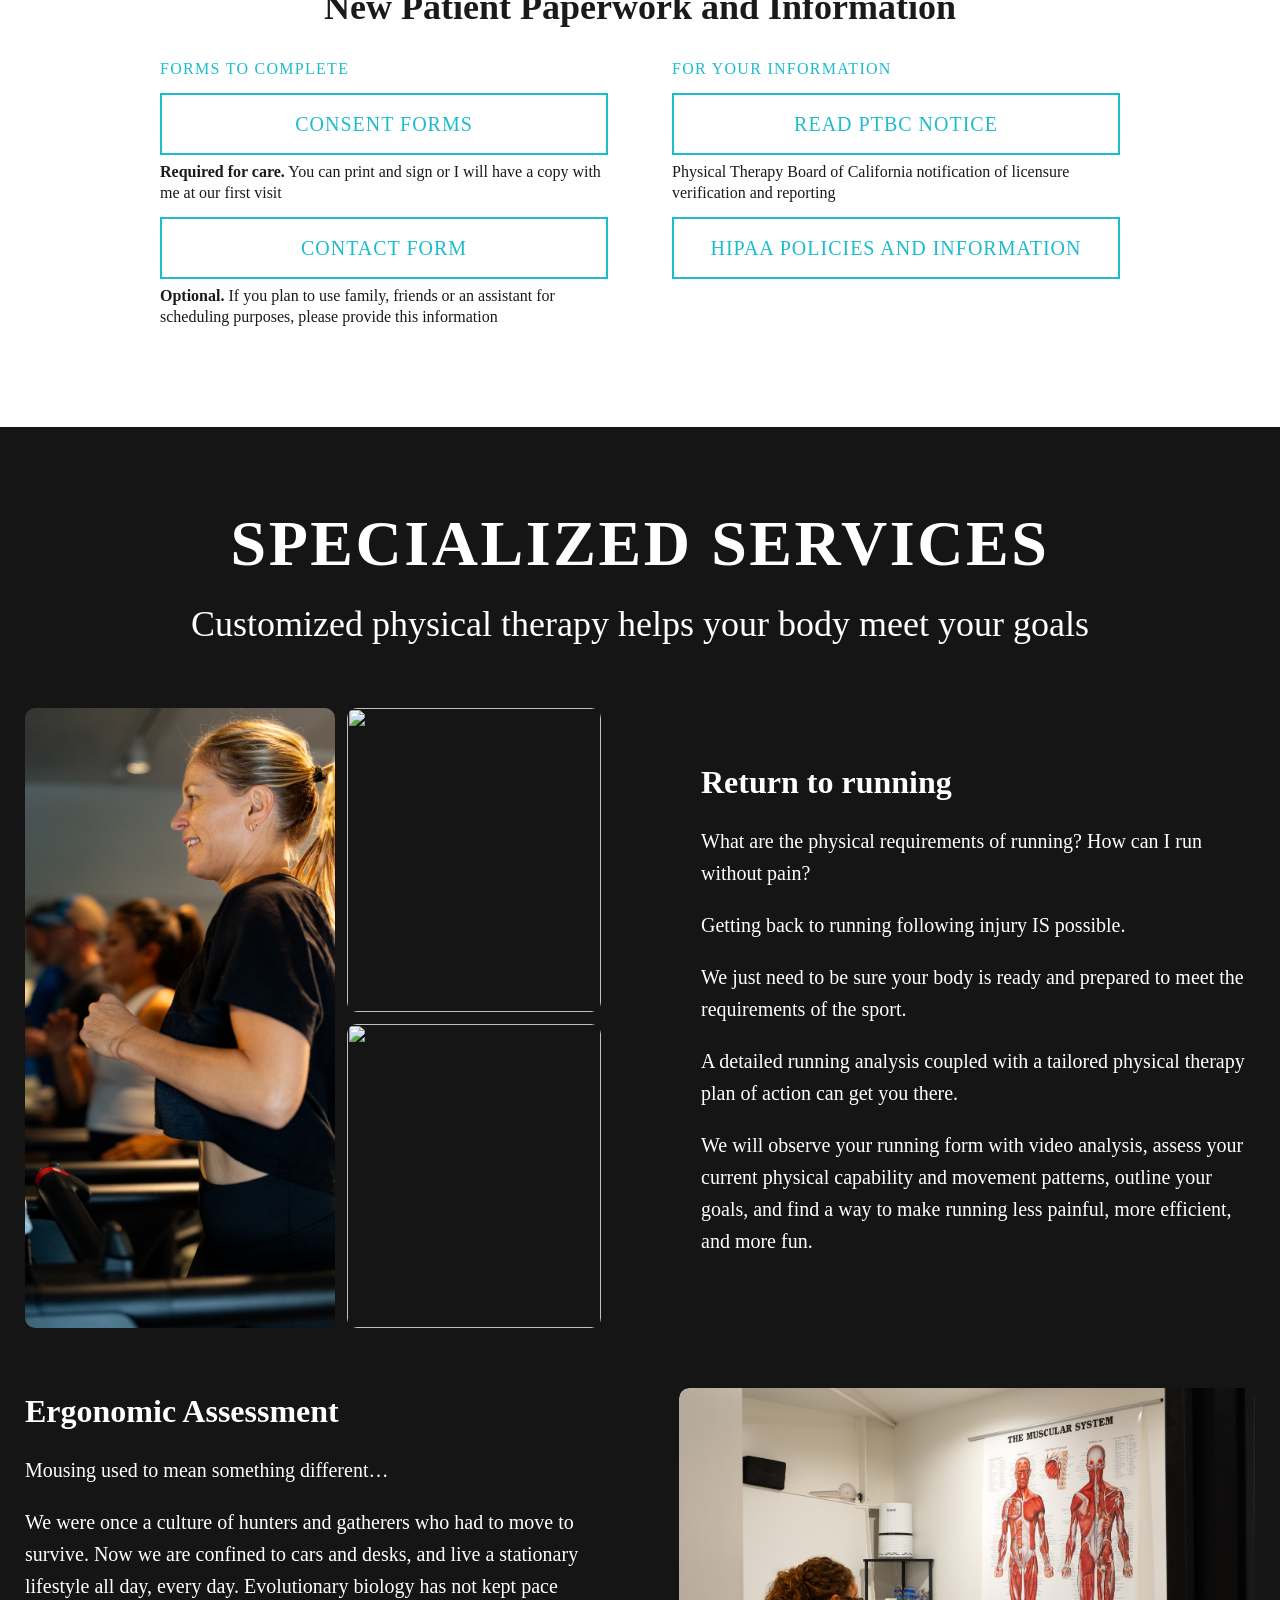
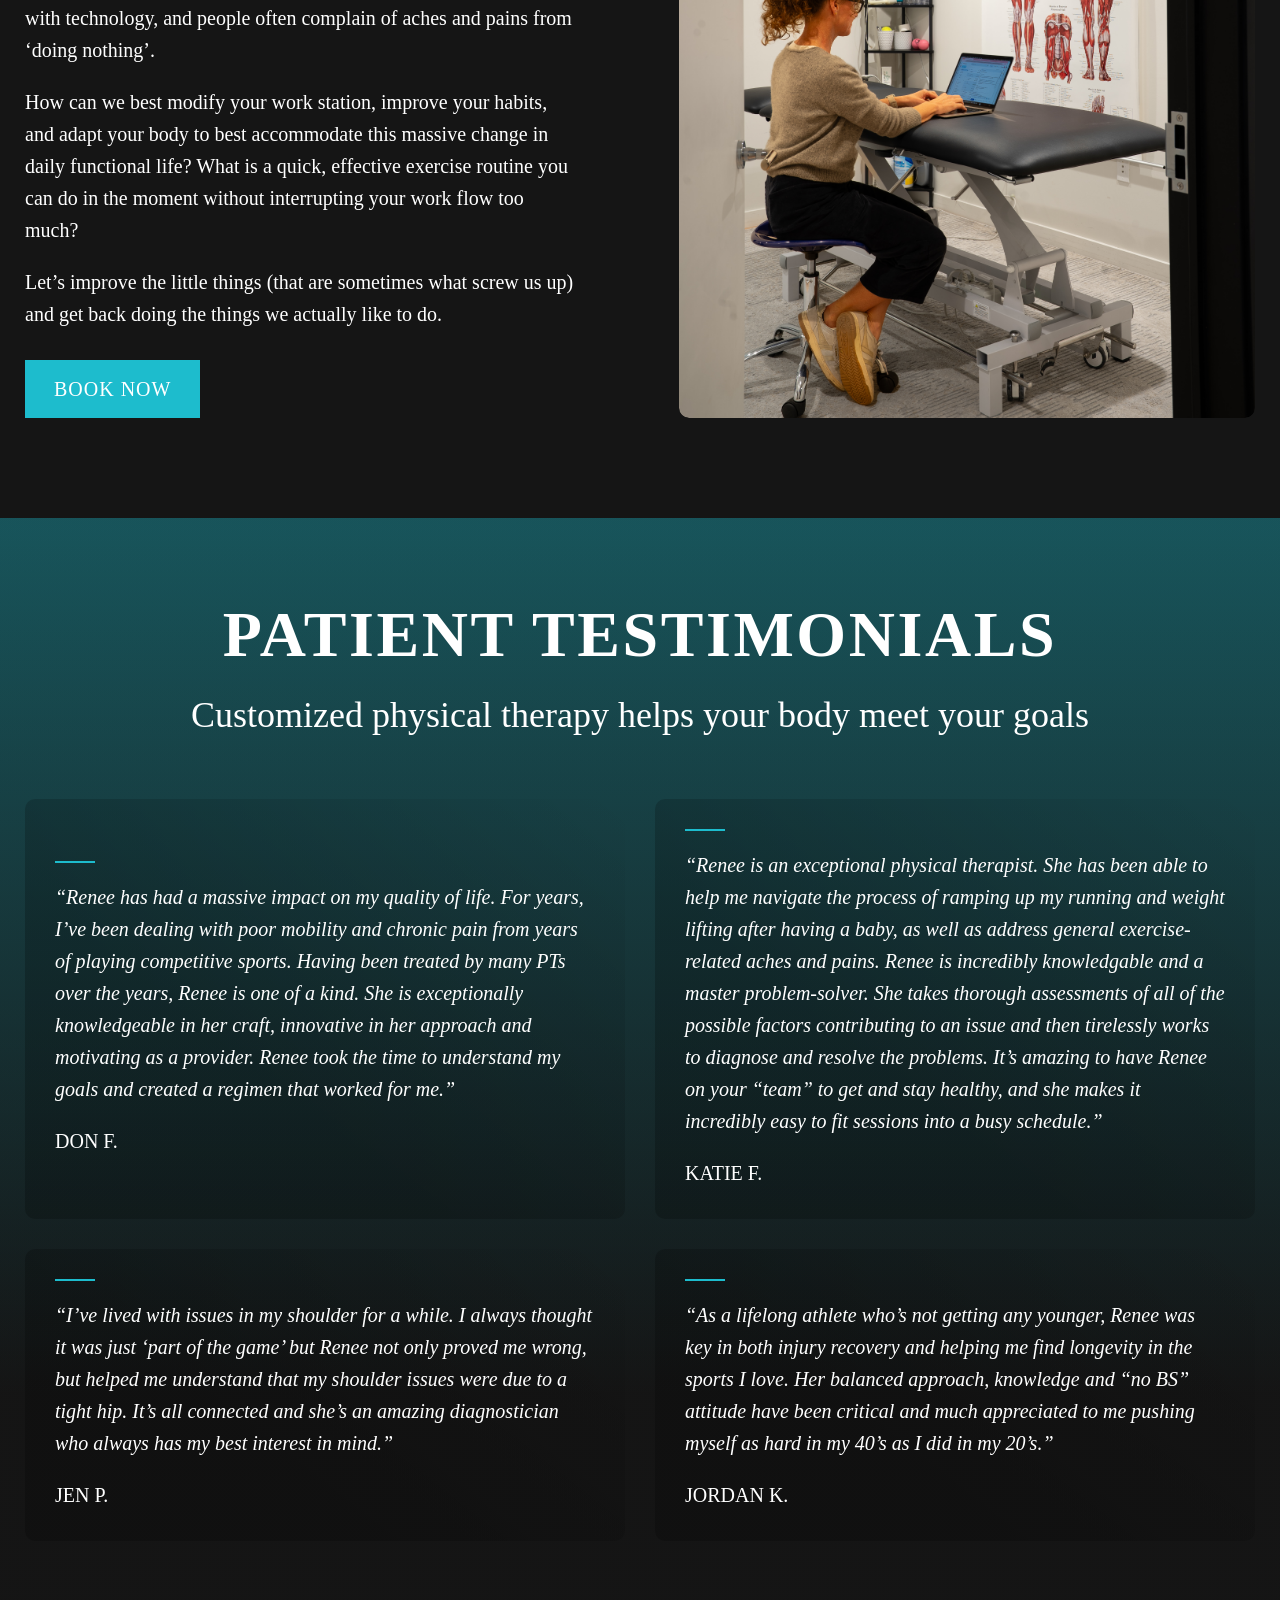
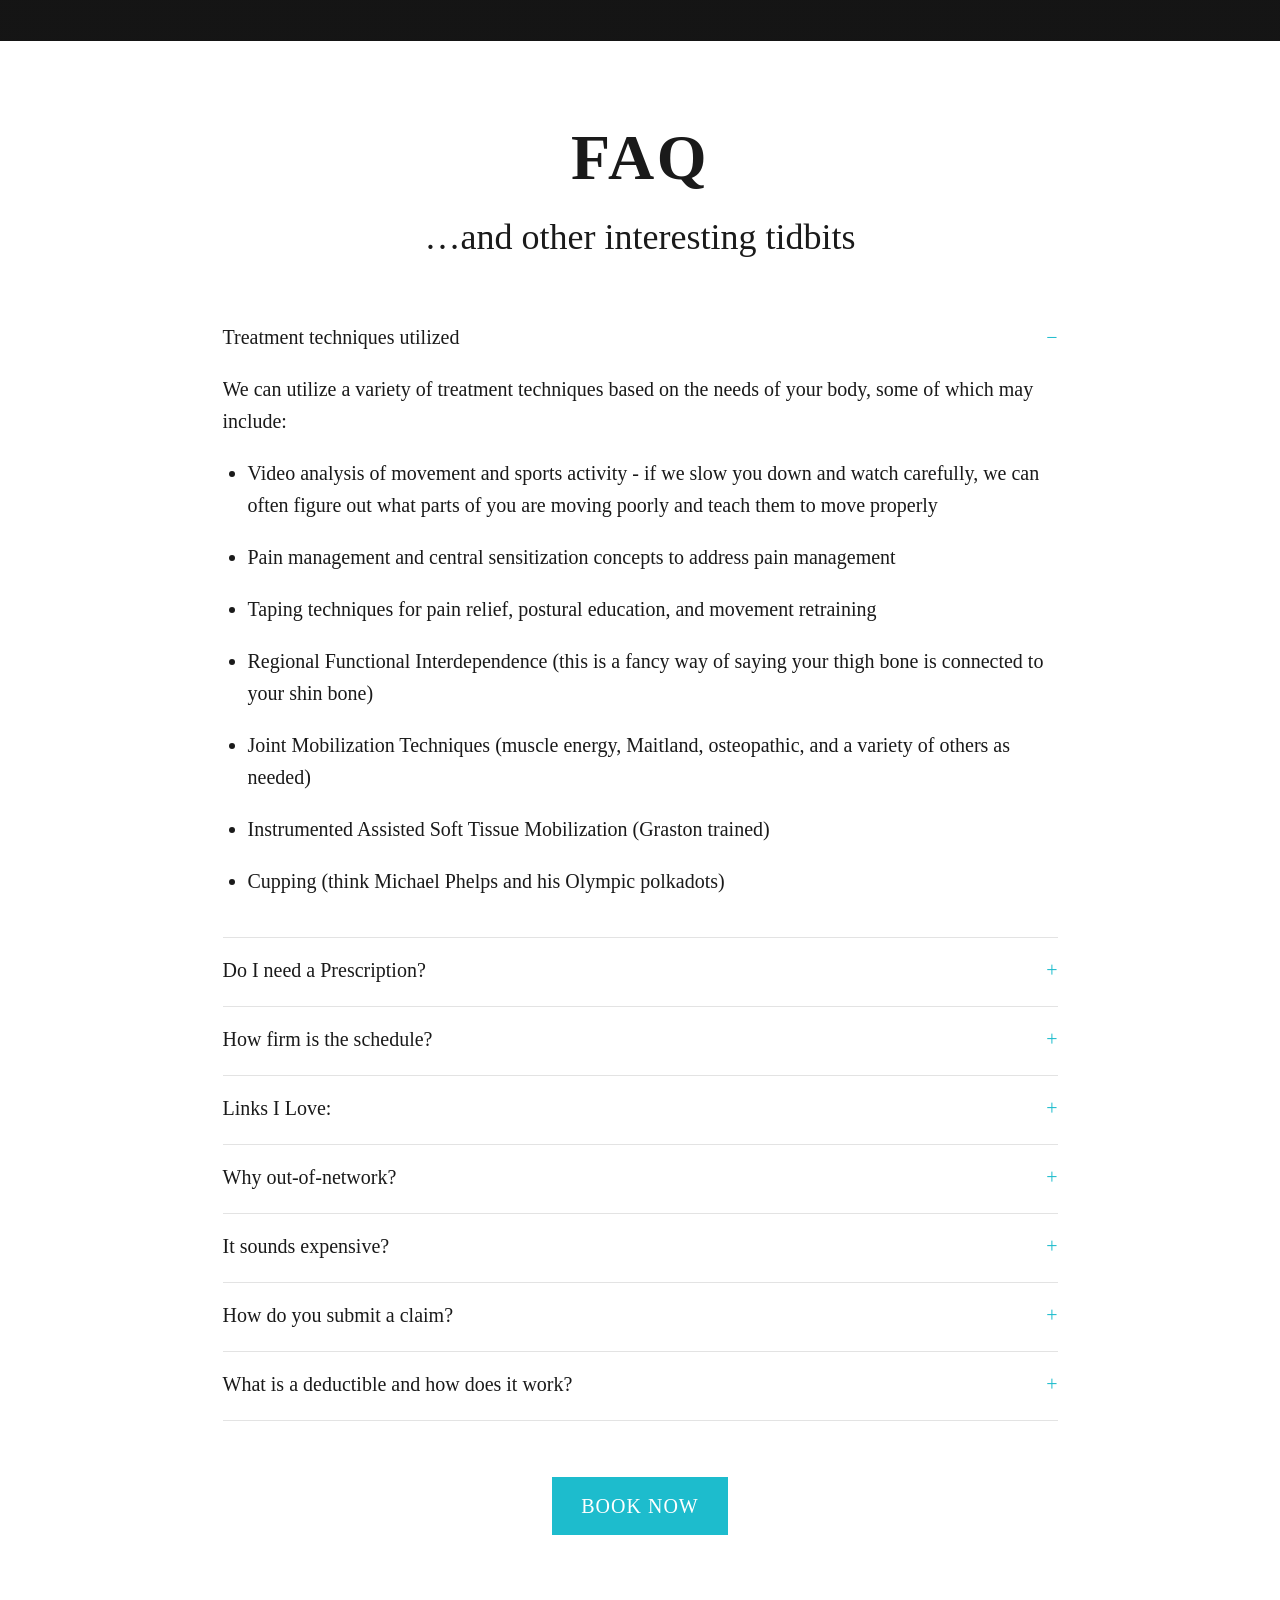
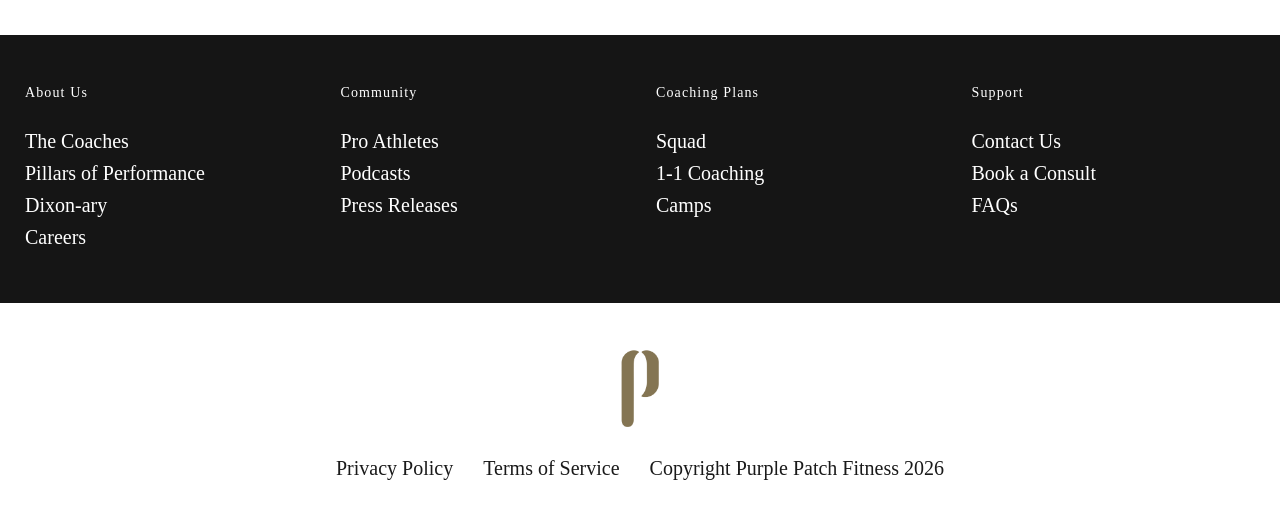
==== commit ef9bac45: "Publish 360 Physical Therapy page preview only." ====
--- a/index.html
+++ b/index.html
@@ -1,24 +1,13 @@
-<!DOCTYPE html>
+﻿<!DOCTYPE html>
 <html lang="en">
 <head>
   <meta charset="UTF-8" />
-  <meta name="viewport" content="width=device-width, initial-scale=1" />
-  <title>PPF Performance Center mockup</title>
-  <link rel="stylesheet" href="css/pp-mockup.css" />
-  <style>
-    .index { max-width: 720px; margin: 0 auto; padding: 48px 20px; }
-    .index h1 { font-family: "Bornia-Black", serif; text-transform: uppercase; }
-    .index p { color: var(--pp-muted); margin: 12px 0 32px; }
-    .index a.card { display: block; padding: 20px; margin-bottom: 12px; border: 2px solid var(--pp-blue); text-decoration: none; color: inherit; border-radius: 10px; }
-    .index a.card:hover { background: #f5feff; }
-    .index a.card strong { font-family: "Bornia-Bold", serif; text-transform: uppercase; color: var(--pp-blue); }
-  </style>
+  <meta http-equiv="refresh" content="0; url=services/physical-therapy/" />
+  <link rel="canonical" href="services/physical-therapy/" />
+  <title>360 Physical Therapy</title>
+  <script>location.replace("services/physical-therapy/");</script>
 </head>
 <body>
-  <main class="index">
-    <h1>Performance Center</h1>
-    <p>San Francisco Center mockup, styled to the Tri Squad system.</p>
-    <a class="card" href="performance-center-refined.html"><strong>Performance Center</strong><br>SF Center site — Center nav, booking drawer, Tri Squad type and motion</a>
-  </main>
+  <p><a href="services/physical-therapy/">360 Physical Therapy</a></p>
 </body>
 </html>
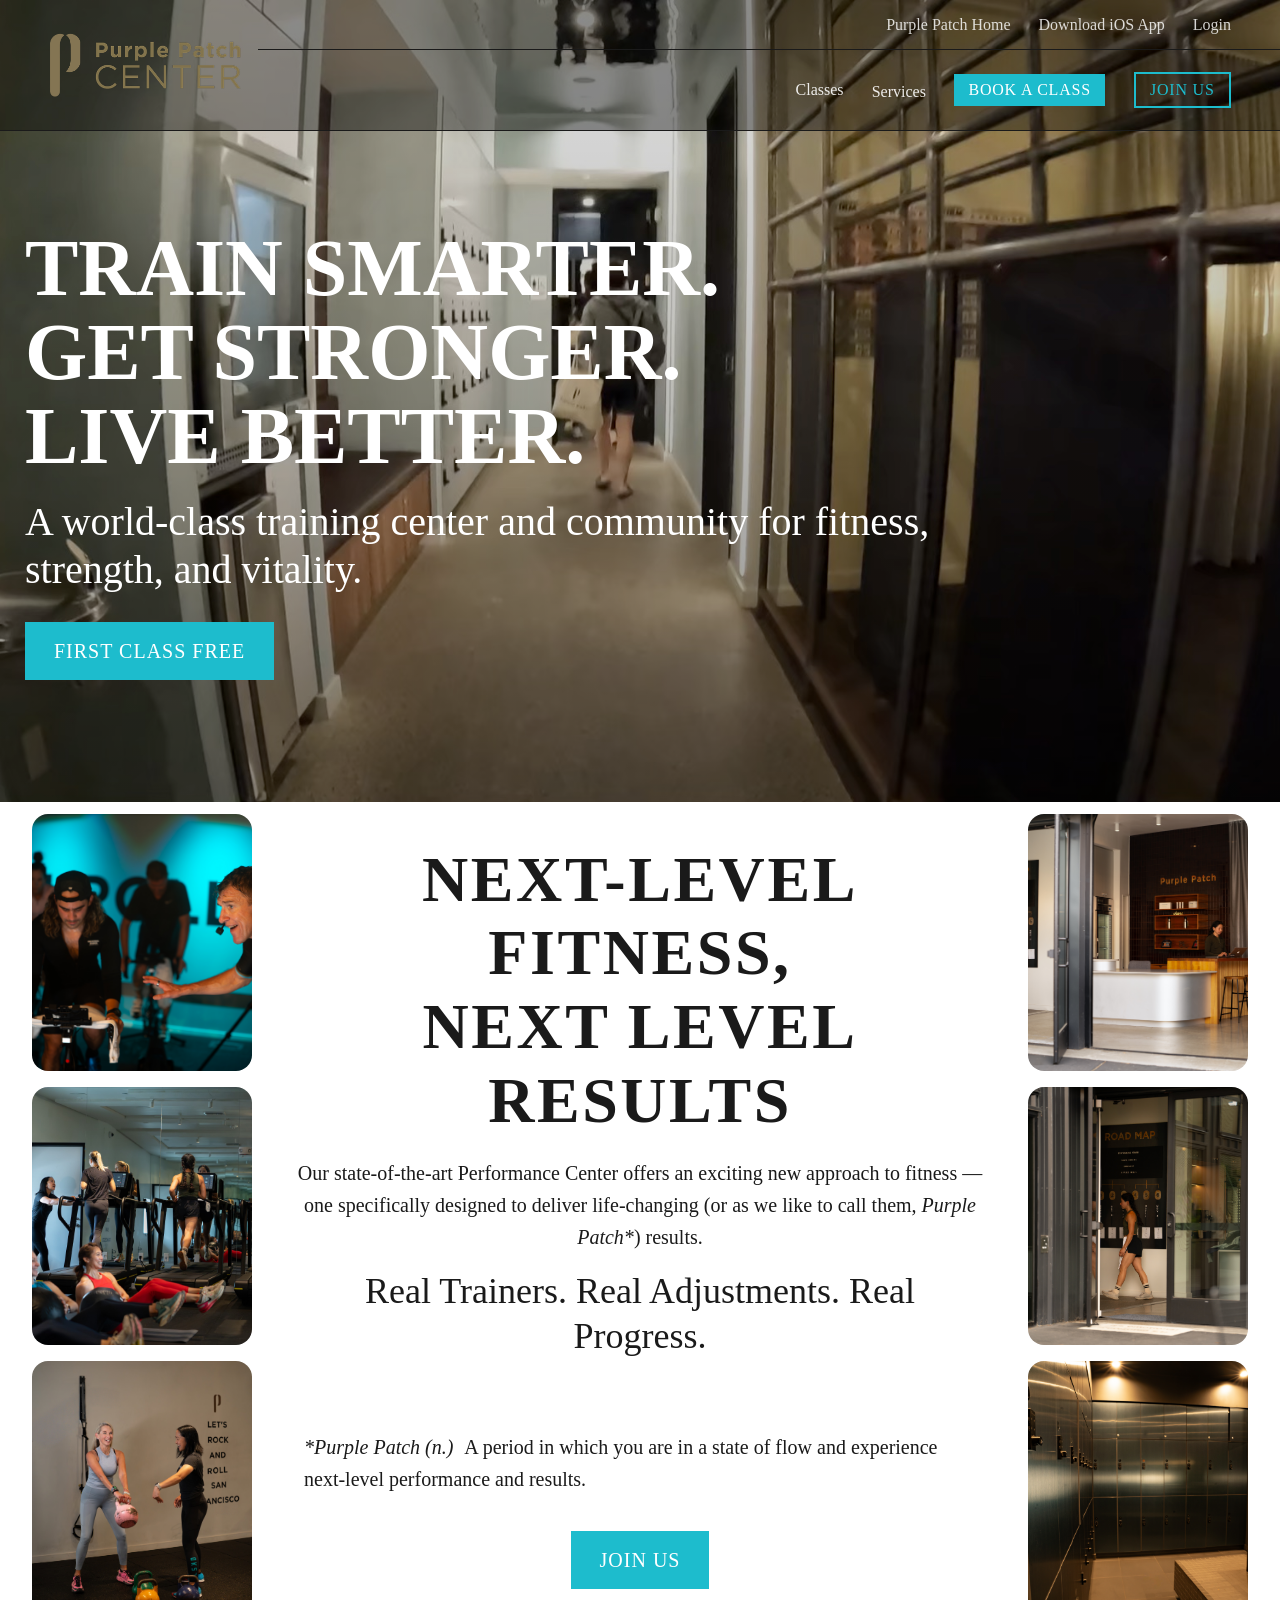
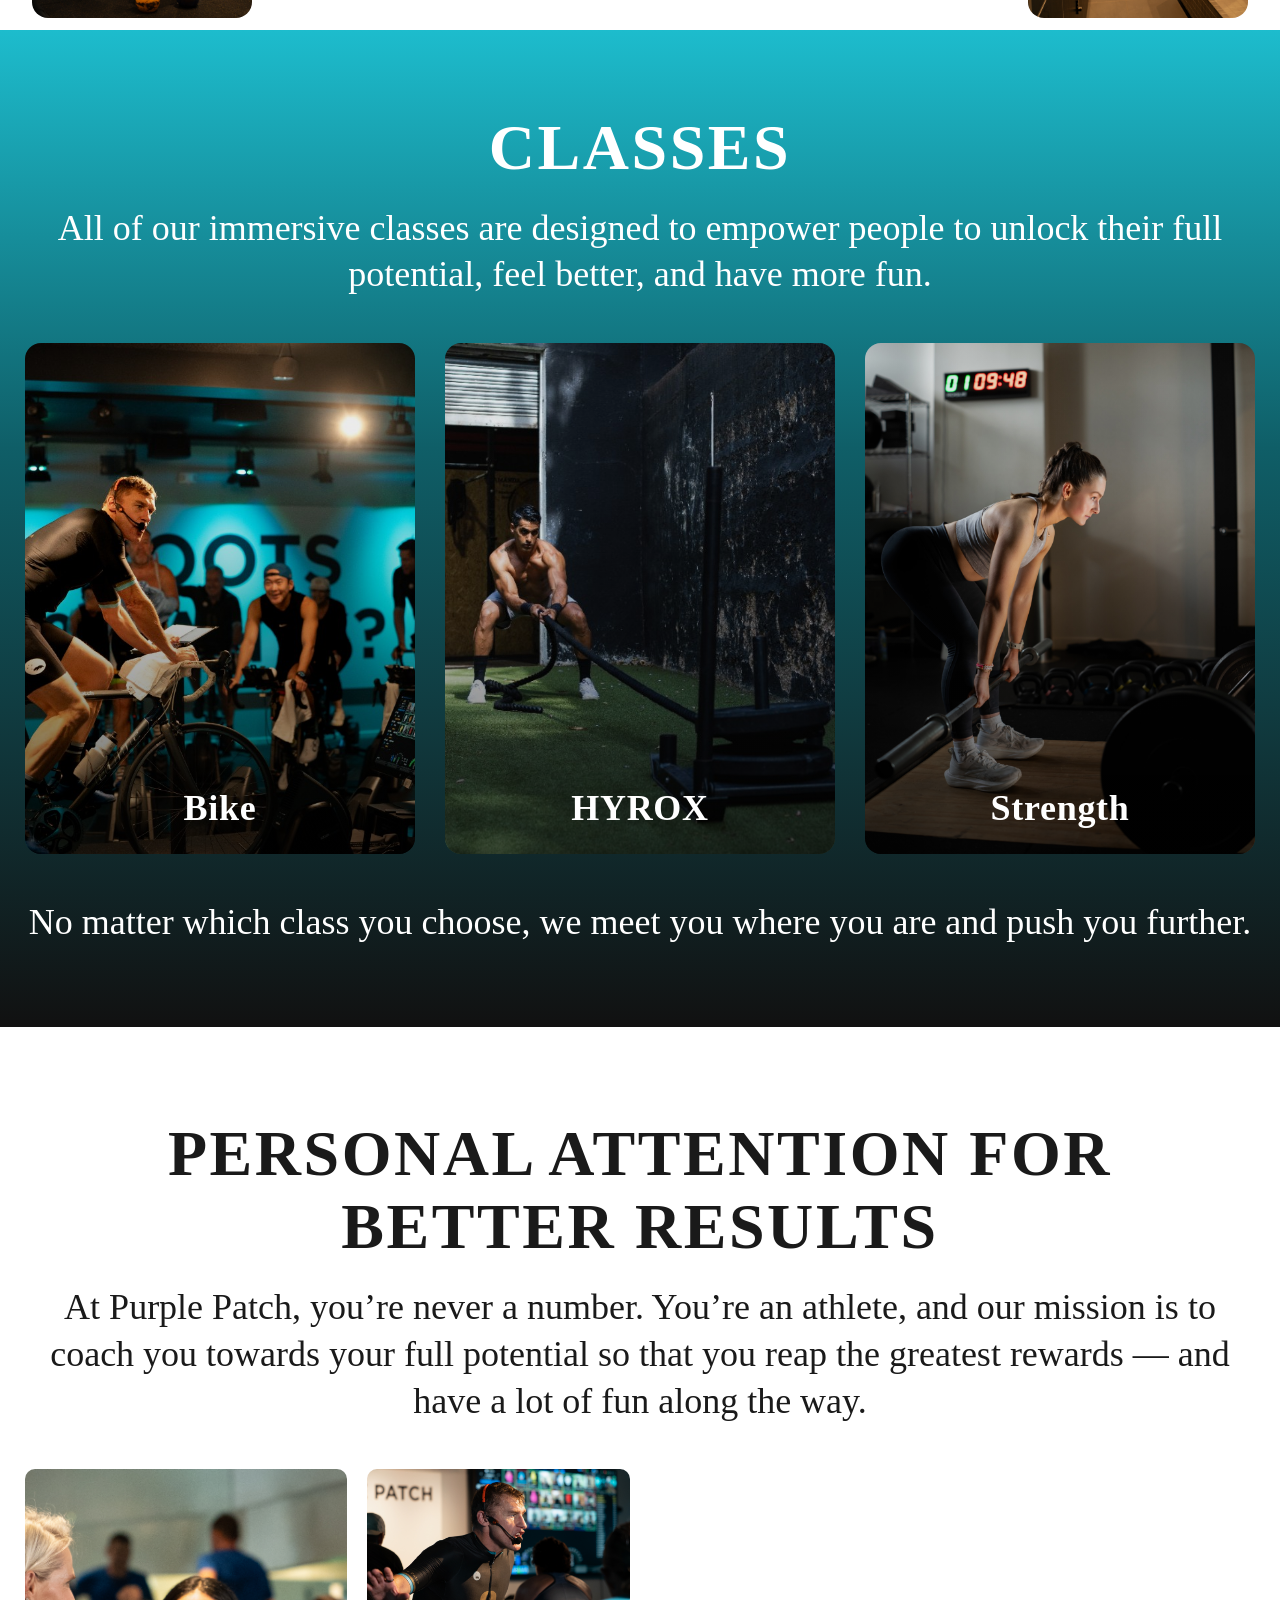
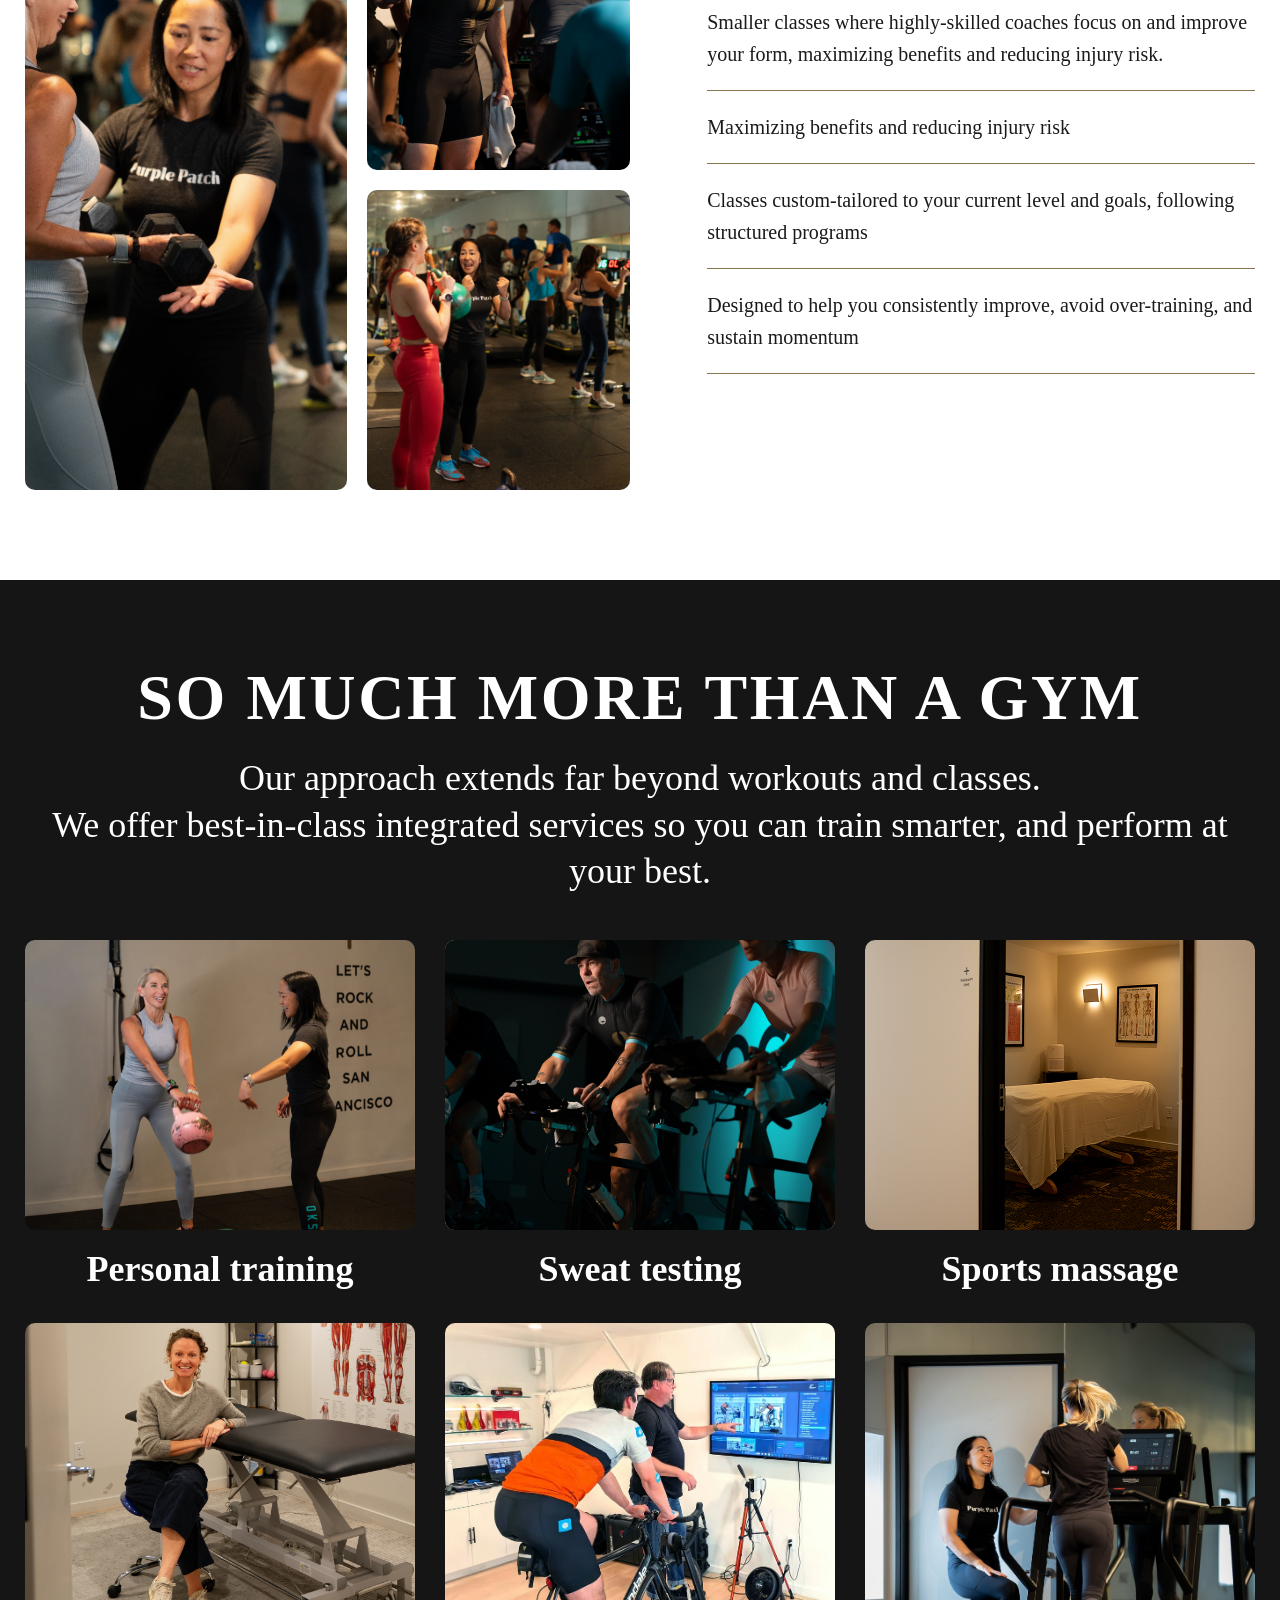
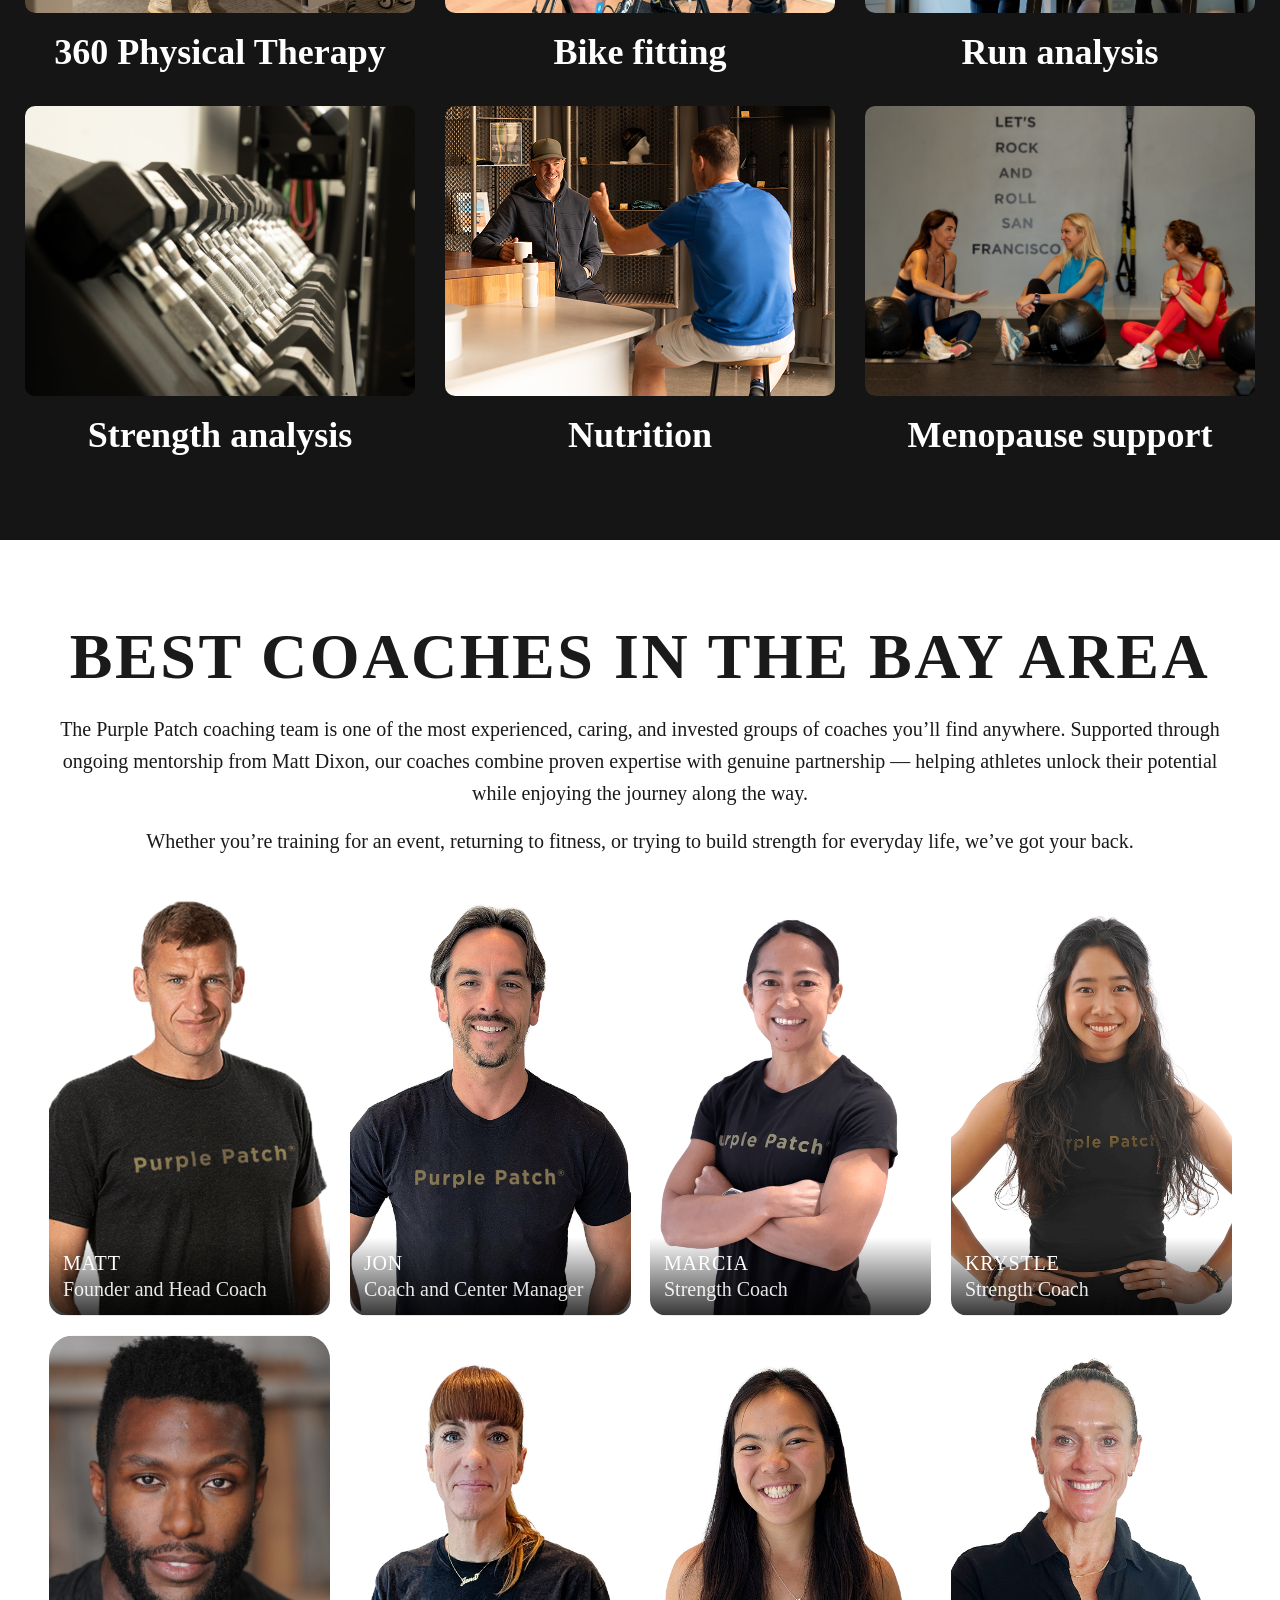
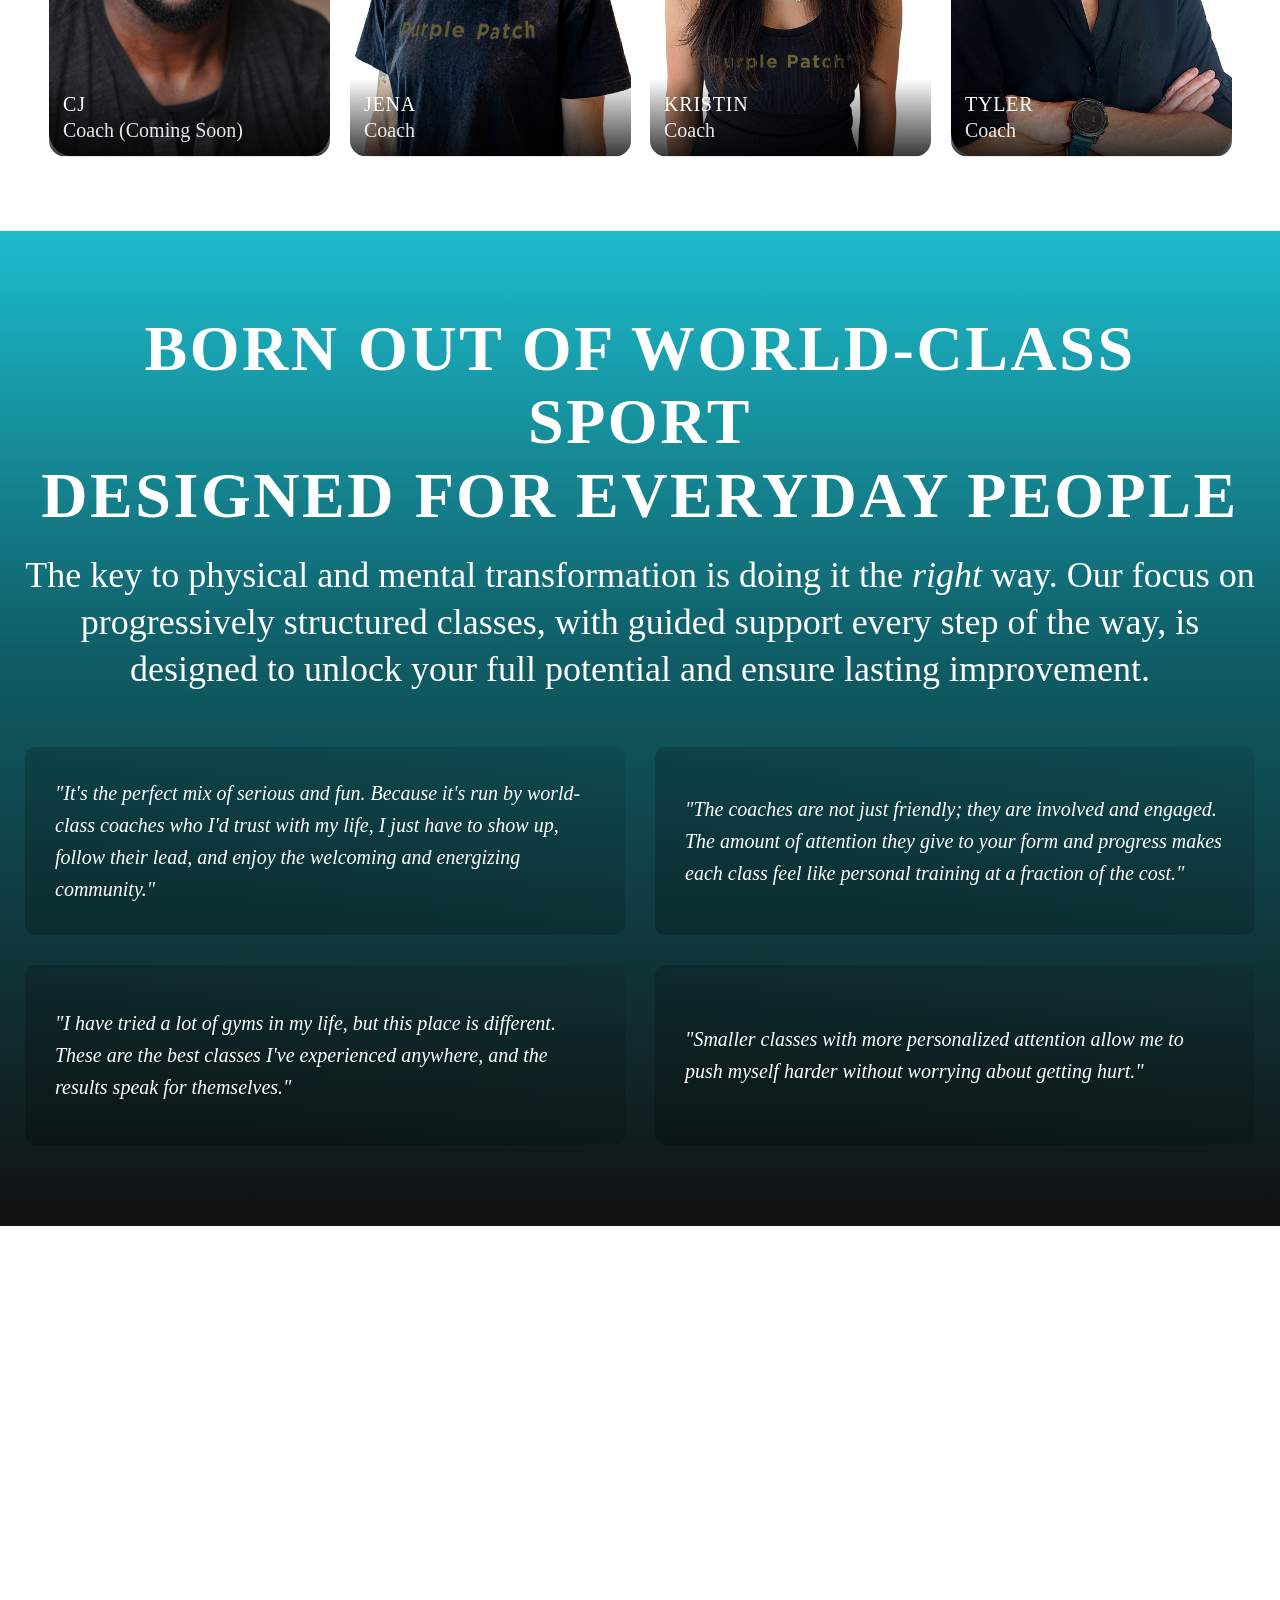
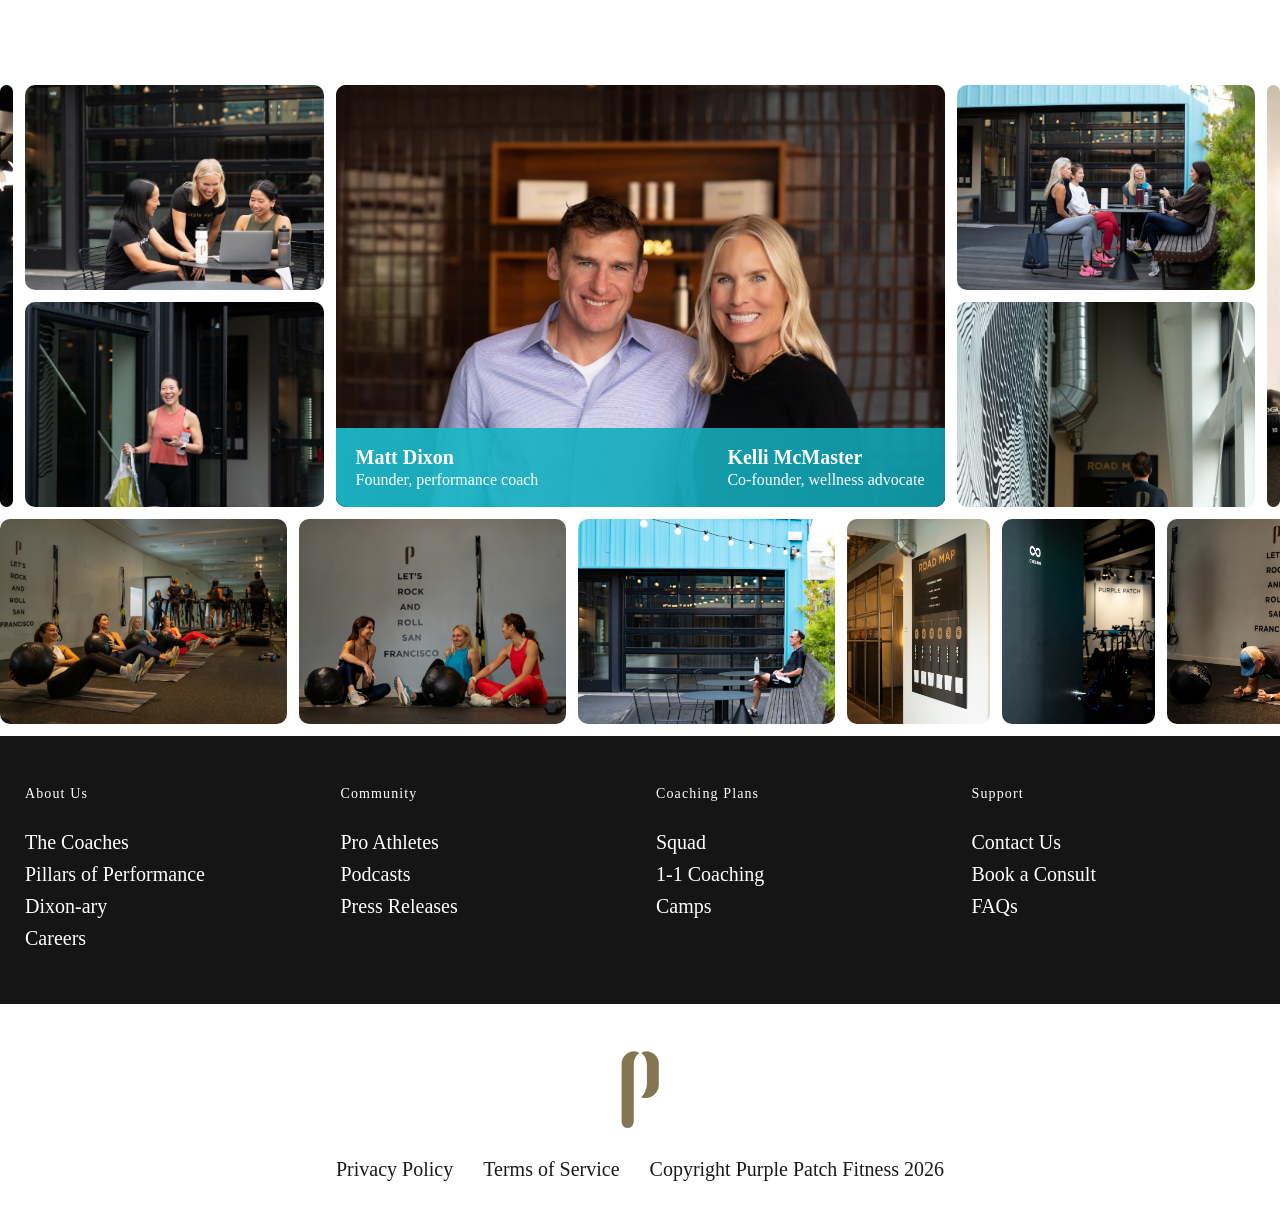
==== commit 8a4fc610: "Add Performance Center homepage alongside PT preview. Publish the Center homepage at the site root w" ====
--- a/index.html
+++ b/index.html
@@ -1,13 +1,570 @@
-﻿<!DOCTYPE html>
+<!DOCTYPE html>
 <html lang="en">
 <head>
   <meta charset="UTF-8" />
-  <meta http-equiv="refresh" content="0; url=services/physical-therapy/" />
-  <link rel="canonical" href="services/physical-therapy/" />
-  <title>360 Physical Therapy</title>
-  <script>location.replace("services/physical-therapy/");</script>
+  <meta name="viewport" content="width=device-width, initial-scale=1" />
+  <title>Purple Patch Performance Center — San Francisco</title>
+  <meta name="description" content="A world-class training center and community for fitness, strength, and vitality. Train smarter. Get stronger. Live better. at 268 Alabama Street, San Francisco." />
+  <link rel="stylesheet" href="css/pp-mockup.css?v=123" />
+  <link rel="stylesheet" href="css/pp-mockup-refined.css?v=171" />
+  <link rel="stylesheet" href="css/pp-mockup-vertical.css?v=193" />
+  <link rel="stylesheet" href="css/run-squad-overlap-motion.css?v=3" />
+  <link rel="stylesheet" href="css/pp-performance-center.css?v=99" />
 </head>
-<body>
-  <p><a href="services/physical-therapy/">360 Physical Therapy</a></p>
+<body class="page-refined page-tri-squad-overlap page-tri-squad-vertical page-performance-center">
+  <header class="center-site-header" id="center-site-header">
+    <div class="center-site-header__top">
+      <div class="center-site-header__utility">
+        <div class="center-site-header__utility-end">
+          <a href="https://www.purplepatchfitness.com/">Purple Patch Home</a>
+          <a href="https://apps.apple.com/us/app/purple-patch/id1502928860?ls=1">Download iOS App</a>
+          <a href="login/">Login</a>
+        </div>
+      </div>
+    </div>
+    <div class="center-site-header__main">
+      <div class="center-site-header__bar">
+      <a class="center-site-header__brand" href="#top">
+        <img src="images/performance-center/logo-center.png?v=2" alt="Purple Patch Center" width="382" height="127" />
+      </a>
+      <nav class="center-site-header__nav" aria-label="Primary">
+        <a href="#classes">Classes</a>
+        <div class="center-site-header__dropdown">
+          <button type="button" class="center-site-header__drop-btn" aria-haspopup="true">Services</button>
+          <div class="center-site-header__dropdown-panel">
+            <a href="https://stgcenterpp.wpenginepowered.com/services/strategic-bike-fitting/">Strategic Bike Fitting with Chris Soden</a>
+            <a href="https://stgcenterpp.wpenginepowered.com/services/smi-orthopedic-massage/">SMI Orthopedic Massage</a>
+            <a href="https://stgcenterpp.wpenginepowered.com/services/sweat-testing/">Precision Hydration Sweat Testing</a>
+            <a href="services/physical-therapy/">360 Physical Therapy</a>
+            <a href="https://stgcenterpp.wpenginepowered.com/services/coaching-consultations/">1:1 Coaching Consultations</a>
+          </div>
+        </div>
+        <a class="btn-blue btn-blue--solid" href="schedule/">Book a Class</a>
+        <a class="btn-blue-outline" href="/pricing/">Join Us</a>
+      </nav>
+      <button type="button" class="center-site-header__menu-btn" id="centerMenuButton" aria-expanded="false" aria-controls="centerMenuPanel" aria-label="Open menu">
+        <svg xmlns="http://www.w3.org/2000/svg" viewBox="0 0 12 12" aria-hidden="true"><path fill="currentColor" d="M.5 2.5h11v1H.5zm0 3h11v1H.5zm0 3h11v1H.5z"/></svg>
+      </button>
+    </div>
+    </div>
+  </header>
+  <div class="center-site-menu" id="centerMenuPanel" hidden>
+    <div class="center-site-menu__top">
+      <a class="center-site-header__brand" href="#top">
+        <img src="images/performance-center/logo-center.png?v=2" alt="Purple Patch Center" width="382" height="127" />
+      </a>
+      <button type="button" class="center-site-menu__close" id="centerMenuClose" aria-label="Close menu">
+        <svg xmlns="http://www.w3.org/2000/svg" viewBox="0 0 12 12" aria-hidden="true"><path fill="currentColor" d="M2.1 1.4 6 5.3l3.9-3.9.7.7L6.7 6l3.9 3.9-.7.7L6 6.7l-3.9 3.9-.7-.7L5.3 6 1.4 2.1z"/></svg>
+      </button>
+    </div>
+    <nav class="center-site-menu__nav" aria-label="Mobile">
+      <p class="center-site-menu__label">Quick Links</p>
+      <div class="center-site-menu__sub">
+        <a href="https://www.purplepatchfitness.com/">Purple Patch Home</a>
+        <a href="https://apps.apple.com/us/app/purple-patch/id1502928860?ls=1">Download iOS App</a>
+        <a href="login/">Login</a>
+      </div>
+      <a href="#classes">Classes</a>
+      <p class="center-site-menu__label">Services</p>
+      <div class="center-site-menu__sub">
+        <a href="https://stgcenterpp.wpenginepowered.com/services/strategic-bike-fitting/">Strategic Bike Fitting with Chris Soden</a>
+        <a href="https://stgcenterpp.wpenginepowered.com/services/smi-orthopedic-massage/">SMI Orthopedic Massage</a>
+        <a href="https://stgcenterpp.wpenginepowered.com/services/sweat-testing/">Precision Hydration Sweat Testing</a>
+        <a href="services/physical-therapy/">360 Physical Therapy</a>
+        <a href="https://stgcenterpp.wpenginepowered.com/services/coaching-consultations/">1:1 Coaching Consultations</a>
+      </div>
+    </nav>
+    <div class="center-site-menu__actions">
+      <a class="btn-blue btn-blue--solid" href="schedule/">Book a Class</a>
+      <a class="btn-blue-outline" href="/pricing/">Join Us</a>
+    </div>
+  </div>
+
+  <section class="hero hero--live hero--figma" id="top" data-pp-block="hero">
+    <div class="hero__media">
+      <video autoplay muted loop playsinline poster="images/performance-center/ppf-center-hero-poster.jpg">
+        <source src="images/performance-center/ppf-center-hero-video.mp4" type="video/mp4" />
+      </video>
+    </div>
+    <div class="hero__overlay"></div>
+    <div class="hero__content">
+          <h1>Train Smarter.<br />Get Stronger.<br />Live Better.</h1>
+      <p class="sub">A world-class training center and community for fitness, strength, and vitality.</p>
+      <button type="button" class="btn-blue btn-blue--solid" data-open-lead>First Class Free</button>
+    </div>
+  </section>
+
+  <section class="center-banner center-banner--columns scroll-scene" id="about" data-pp-block="promise">
+    <div class="center-banner__bg" aria-hidden="true"></div>
+    <div class="center-banner__columns">
+      <div class="center-banner__rail" aria-hidden="true">
+        <div class="center-banner__track">
+          <figure class="center-banner__photo"><img src="images/performance-center/figma-gallery-01.png" alt="" /></figure>
+          <figure class="center-banner__photo"><img src="images/performance-center/hero-treadmill-row.jpg" alt="" /></figure>
+          <figure class="center-banner__photo"><img src="images/performance-center/center_floor_coaching_pair.jpg" alt="" /></figure>
+        </div>
+      </div>
+      <div class="center-banner__copy">
+        <h2 class="heading heading--center heading--figma">Next-Level Fitness,<br />Next Level Results</h2>
+        <p class="lead lead--center">Our state-of-the-art Performance Center offers an exciting new approach to fitness — one specifically designed to deliver life-changing (or as we like to call them, <em>Purple Patch*</em>) results.</p>
+        <p class="center-banner__kicker">Real Trainers. Real Adjustments. Real Progress.</p>
+        <div class="center-banner__define">
+          <p class="center-banner__def"><span class="center-banner__term">*Purple Patch <em>(n.)</em></span> A period in which you are in a state of flow and experience next-level performance and results.</p>
+        </div>
+        <div class="center-banner__cta">
+          <a class="btn-blue btn-blue--solid" href="/pricing/">Join Us</a>
+        </div>
+      </div>
+      <div class="center-banner__rail" aria-hidden="true">
+        <div class="center-banner__track">
+          <figure class="center-banner__photo"><img src="images/performance-center/strip-09.png" alt="" /></figure>
+          <figure class="center-banner__photo"><img src="images/performance-center/strip-10.png" alt="" /></figure>
+          <figure class="center-banner__photo"><img src="images/performance-center/strip-11.png" alt="" /></figure>
+        </div>
+      </div>
+    </div>
+    <div class="tb-photo-carousel" data-tb-carousel aria-label="Performance Center gallery">
+      <div class="tb-photo-carousel__track">
+        <figure class="tb-photo-carousel__slide"><img src="images/performance-center/figma-gallery-01.png" alt="" /></figure>
+        <figure class="tb-photo-carousel__slide"><img src="images/performance-center/hero-treadmill-row.jpg" alt="" /></figure>
+        <figure class="tb-photo-carousel__slide"><img src="images/performance-center/center_floor_coaching_pair.jpg" alt="" /></figure>
+        <figure class="tb-photo-carousel__slide"><img src="images/performance-center/strip-09.png" alt="" /></figure>
+        <figure class="tb-photo-carousel__slide"><img src="images/performance-center/strip-10.png" alt="" /></figure>
+        <figure class="tb-photo-carousel__slide"><img src="images/performance-center/strip-11.png" alt="" /></figure>
+      </div>
+    </div>
+  </section>
+
+  <section class="center-classes center-classes--figma scroll-scene" id="classes" data-pp-block="classes">
+    <div class="center-classes__inner">
+      <div class="center-classes__intro">
+        <h2 class="heading heading--center heading--figma">Classes</h2>
+        <p class="lead lead--center center-subhead">All of our immersive classes are designed to empower people to unlock their full potential, feel better, and have more fun.</p>
+      </div>
+      <div class="class-flips">
+        <article class="class-flip" id="class-bike" tabindex="0">
+          <div class="class-flip__inner">
+            <div class="class-flip__face class-flip__front">
+              <img src="images/performance-center/class-bike.jpg" alt="" />
+              <h3>Bike</h3>
+            </div>
+            <div class="class-flip__face class-flip__back">
+              <h3>Bike</h3>
+              <ul>
+                <li>Hyper-efficient, immersive + fun training for fast, measurable results</li>
+                <li>Real-time smart-trainer metrics and data for easier progress</li>
+                <li>Custom-built bikes and a supportive small-group environment</li>
+              </ul>
+              <a class="btn-blue btn-blue--solid" href="schedule/">Book a class</a>
+            </div>
+          </div>
+        </article>
+        <article class="class-flip" id="class-hyrox" tabindex="0">
+          <div class="class-flip__inner">
+            <div class="class-flip__face class-flip__front">
+              <img src="images/performance-center/class-hyrox.jpg" alt="" />
+              <h3>HYROX</h3>
+            </div>
+            <div class="class-flip__face class-flip__back">
+              <h3>HYROX</h3>
+              <p class="class-flip__sub">Official HYROX training tailored to your individual level</p>
+              <ul>
+                <li>The ultimate combination of running, functional strength training and joy</li>
+                <li>Certified HYROX coaches to get you to the finish line safely and with a personal best</li>
+                <li>Personal-training attention with small-group energy</li>
+              </ul>
+              <a class="btn-blue btn-blue--solid" href="schedule/">Book a class</a>
+            </div>
+          </div>
+        </article>
+        <article class="class-flip" id="class-strength" tabindex="0">
+          <div class="class-flip__inner">
+            <div class="class-flip__face class-flip__front">
+              <img src="images/performance-center/center_floor_barbell_row.jpg" alt="" />
+              <h3>Strength</h3>
+            </div>
+            <div class="class-flip__face class-flip__back">
+              <h3>Strength</h3>
+              <ul>
+                <li>Supportive, hands-on classes limited to 8 participants</li>
+                <li>Structured, progressive sessions with real-time feedback and coaching</li>
+                <li>Personal-training attention with small-group energy</li>
+              </ul>
+              <a class="btn-blue btn-blue--solid" href="schedule/">Book a class</a>
+            </div>
+          </div>
+        </article>
+      </div>
+      <p class="lead lead--center class-flips__after center-subhead">No matter which class you choose, we meet you where you are and push you further.</p>
+    </div>
+  </section>
+
+  <section class="center-attention scroll-scene" data-pp-block="attention">
+    <div class="center-attention__inner">
+      <h2 class="heading heading--center heading--figma">Personal Attention For Better Results</h2>
+      <p class="lead lead--center center-subhead">At Purple Patch, you’re never a number. You’re an athlete, and our mission is to coach you towards your full potential so that you reap the greatest rewards — and have a lot of fun along the way.</p>
+      <div class="center-attention__layout">
+        <div class="center-attention__photos" data-photo-switch>
+          <img class="is-active" src="images/performance-center/attention-1.png" alt="Coach working one to one with a member on the floor" width="576" height="424" />
+          <img src="images/performance-center/attention-2.png" alt="Coach giving cues during a bike class" width="280" height="200" />
+          <img src="images/performance-center/final-cta-bg.jpg" alt="Athletes training at Purple Patch Performance Center" width="280" height="200" />
+        </div>
+        <ul class="center-attention__points">
+          <li>Smaller classes where highly-skilled coaches focus on and improve your form, maximizing benefits and reducing injury risk.</li>
+          <li>Maximizing benefits and reducing injury risk</li>
+          <li>Classes custom-tailored to your current level and goals, following structured programs</li>
+          <li>Designed to help you consistently improve, avoid over-training, and sustain momentum</li>
+        </ul>
+      </div>
+    </div>
+  </section>
+
+  <section class="center-offerings scroll-scene" id="services" data-pp-block="services">
+    <div class="center-offerings__inner">
+      <h2 class="heading heading--center heading--figma">So Much More Than A Gym</h2>
+      <p class="lead lead--center center-subhead">Our approach extends far beyond workouts and classes.<br />We offer best-in-class integrated services so you can train smarter, and perform at your best.</p>
+      <div class="center-offerings__grid">
+        <a class="center-offerings__card" href="https://stgcenterpp.wpenginepowered.com/services/coaching-consultations/">
+          <img src="images/performance-center/service-personal-training.jpg" alt="" width="390" height="290" />
+          <h3>Personal training</h3>
+        </a>
+        <a class="center-offerings__card" href="https://stgcenterpp.wpenginepowered.com/services/sweat-testing/">
+          <img src="images/performance-center/service-sweat-testing.jpg" alt="" width="390" height="290" />
+          <h3>Sweat testing</h3>
+        </a>
+        <a class="center-offerings__card" href="https://stgcenterpp.wpenginepowered.com/services/smi-orthopedic-massage/">
+          <img src="images/performance-center/service-sports-massage.png" alt="" width="390" height="290" />
+          <h3>Sports massage</h3>
+        </a>
+        <a class="center-offerings__card" href="services/physical-therapy/">
+          <img src="images/performance-center/service-physio.png" alt="" width="390" height="290" />
+          <h3>360 Physical Therapy</h3>
+        </a>
+        <a class="center-offerings__card" href="https://stgcenterpp.wpenginepowered.com/services/strategic-bike-fitting/">
+          <img src="images/performance-center/service-bike-fitting.jpg" alt="" width="390" height="290" />
+          <h3>Bike fitting</h3>
+        </a>
+        <button type="button" class="center-offerings__card" data-open-service-lead data-service="Run Analysis">
+          <img class="center-offerings__photo--top" src="images/performance-center/service-run.jpg" alt="" width="390" height="290" />
+          <h3>Run analysis</h3>
+        </button>
+        <button type="button" class="center-offerings__card" data-open-service-lead data-service="Strength Analysis">
+          <img src="images/performance-center/service-strength.jpg" alt="" width="390" height="290" />
+          <h3>Strength analysis</h3>
+        </button>
+        <button type="button" class="center-offerings__card" data-open-service-lead data-service="Nutrition">
+          <img src="images/performance-center/service-nutrition.jpg" alt="" width="390" height="290" />
+          <h3>Nutrition</h3>
+        </button>
+        <button type="button" class="center-offerings__card" data-open-service-lead data-service="Menopause Support">
+          <img src="images/performance-center/service-menopause.jpg?v=2" alt="" width="390" height="290" />
+          <h3>Menopause support</h3>
+        </button>
+      </div>
+    </div>
+  </section>
+
+  <section class="coach-scroll" data-pp-block="coaches" data-pp-pattern="vertical-parallax">
+    <div class="coach-scroll__pin">
+      <div class="coach-film__header">
+        <h2 class="heading heading--center heading--figma">Best Coaches In The Bay Area</h2>
+        <p class="lead">The Purple Patch coaching team is one of the most experienced, caring, and invested groups of coaches you’ll find anywhere. Supported through ongoing mentorship from Matt Dixon, our coaches combine proven expertise with genuine partnership — helping athletes unlock their potential while enjoying the journey along the way.</p>
+        <p class="lead">Whether you’re training for an event, returning to fitness, or trying to build strength for everyday life, we’ve got your back.</p>
+      </div>
+      <div class="coach-film">
+        <div class="coach-film__track">
+          <article class="coach-card coach-card--cutout" data-v-parallax="photo" data-v-speed="0.22">
+            <img src="images/performance-center/coach-matt-figma.png?v=6" alt="Matt" />
+            <div class="coach-card__info"><div class="coach-card__name">Matt</div><div class="coach-card__title">Founder and Head Coach</div></div>
+          </article>
+          <article class="coach-card coach-card--cutout" data-v-parallax="photo" data-v-speed="0.22">
+            <img src="images/performance-center/coach-jon.png?v=6" alt="Jon" />
+            <div class="coach-card__info"><div class="coach-card__name">Jon</div><div class="coach-card__title">Coach and Center Manager</div></div>
+          </article>
+          <article class="coach-card coach-card--cutout" data-v-parallax="photo" data-v-speed="0.22">
+            <img src="images/performance-center/coach-marcia-figma.png?v=6" alt="Marcia" />
+            <div class="coach-card__info"><div class="coach-card__name">Marcia</div><div class="coach-card__title">Strength Coach</div></div>
+          </article>
+          <article class="coach-card coach-card--cutout" data-v-parallax="photo" data-v-speed="0.22">
+            <img src="images/performance-center/coach-krystle-figma.png?v=6" alt="Krystle" />
+            <div class="coach-card__info"><div class="coach-card__name">Krystle</div><div class="coach-card__title">Strength Coach</div></div>
+          </article>
+          <article class="coach-card coach-card--cutout" data-v-parallax="photo" data-v-speed="0.22">
+            <img src="images/performance-center/coach-cj.jpg?v=6" alt="CJ" />
+            <div class="coach-card__info"><div class="coach-card__name">CJ</div><div class="coach-card__title">Coach (Coming Soon)</div></div>
+          </article>
+          <article class="coach-card coach-card--cutout" data-v-parallax="photo" data-v-speed="0.22">
+            <img src="images/performance-center/coach-jena.png?v=6" alt="Jena" />
+            <div class="coach-card__info"><div class="coach-card__name">Jena</div><div class="coach-card__title">Coach</div></div>
+          </article>
+          <article class="coach-card coach-card--cutout" data-v-parallax="photo" data-v-speed="0.22">
+            <img src="images/performance-center/coach-kristin.png?v=6" alt="Kristin" />
+            <div class="coach-card__info"><div class="coach-card__name">Kristin</div><div class="coach-card__title">Coach</div></div>
+          </article>
+          <article class="coach-card coach-card--cutout" data-v-parallax="photo" data-v-speed="0.22">
+            <img src="images/performance-center/coach-tyler.png?v=6" alt="Tyler" />
+            <div class="coach-card__info"><div class="coach-card__name">Tyler</div><div class="coach-card__title">Coach</div></div>
+          </article>
+        </div>
+      </div>
+    </div>
+  </section>
+
+  <section class="center-manifesto center-manifesto--figma scroll-scene" data-pp-block="results" id="results">
+    <div class="center-manifesto__inner">
+      <h2 class="heading heading--center heading--figma center-manifesto__title">Born out of world-class sport<br />Designed for everyday people</h2>
+      <p class="lead lead--center center-subhead">The key to physical and mental transformation is doing it the <em>right</em> way. Our focus on progressively structured classes, with guided support every step of the way, is designed to unlock your full potential and ensure lasting improvement.</p>
+      <div class="center-manifesto__cards story-quotes story-quotes--carousel" data-quote-carousel>
+        <article class="story-quote is-active">
+          <blockquote>"It's the perfect mix of serious and fun. Because it's run by world-class coaches who I'd trust with my life, I just have to show up, follow their lead, and enjoy the welcoming and energizing community."</blockquote>
+        </article>
+        <article class="story-quote">
+          <blockquote>"The coaches are not just friendly; they are involved and engaged. The amount of attention they give to your form and progress makes each class feel like personal training at a fraction of the cost."</blockquote>
+        </article>
+        <article class="story-quote">
+          <blockquote>"I have tried a lot of gyms in my life, but this place is different. These are the best classes I've experienced anywhere, and the results speak for themselves."</blockquote>
+        </article>
+        <article class="story-quote">
+          <blockquote>"Smaller classes with more personalized attention allow me to push myself harder without worrying about getting hurt."</blockquote>
+        </article>
+        <div class="story-quotes__nav">
+          <button type="button" class="story-quotes__btn" data-quote-prev aria-label="Previous testimonial">
+            <svg xmlns="http://www.w3.org/2000/svg" viewBox="0 0 24 24" fill="none" aria-hidden="true"><path d="M15 18l-6-6 6-6" stroke="currentColor" stroke-width="2" stroke-linecap="round" stroke-linejoin="round"/></svg>
+          </button>
+          <div class="story-quotes__dots" data-quote-dots></div>
+          <button type="button" class="story-quotes__btn" data-quote-next aria-label="Next testimonial">
+            <svg xmlns="http://www.w3.org/2000/svg" viewBox="0 0 24 24" fill="none" aria-hidden="true"><path d="M9 6l6 6-6 6" stroke="currentColor" stroke-width="2" stroke-linecap="round" stroke-linejoin="round"/></svg>
+          </button>
+        </div>
+      </div>
+    </div>
+  </section>
+  <section class="value-rows scroll-scene" data-pp-block="founders" data-pp-pattern="stacked-rows" id="visit">
+    <div class="value-rows__inner">
+      <h2 class="heading heading--center heading--figma value-rows__title reveal">Locally-Owned &amp; Mission-Led</h2>
+      <p class="lead lead--center reveal">Founded by Matt Dixon — world-renowned performance coach to IRONMAN champions, Olympic medalists, and high-performing executives — and Kelli McMaster, a leadership and wellness advocate championing women’s performance in all stages of life, Purple Patch is on a mission to empower Bay Area residents to train smarter, recover better and unlock their full potential.</p>
+      <div class="cta-stack cta-stack--row value-rows__cta reveal">
+        <a class="btn-blue btn-blue--solid" href="schedule/">Book a class</a>
+        <a class="btn-blue-outline" href="/pricing/">Join Us</a>
+      </div>
+      <div class="center-masonry reveal">
+        <figure class="center-masonry__hero">
+          <img src="images/performance-center/founders-matt-kelli.jpg?v=1" alt="Matt Dixon and Kelli McMaster" width="819" height="1024" />
+          <figcaption>
+            <span><strong>Matt Dixon</strong> Founder, performance coach</span>
+            <span><strong>Kelli McMaster</strong> Co-founder, wellness advocate</span>
+          </figcaption>
+        </figure>
+        <div class="center-masonry__still">
+          <img src="images/performance-center/founders-masonry-1.png" alt="Athletes in a cycling class" />
+          <img src="images/performance-center/masonry-trx.jpg" alt="Training studio wall" />
+          <img src="images/performance-center/founders-masonry-5.png" alt="Conversation at the Center cafe" />
+          <img src="images/performance-center/strip-06.png" alt="" />
+          <img src="images/performance-center/strip-02.png" alt="" />
+          <img src="images/performance-center/masonry-cyclist.jpg" alt="Athlete walking through the Center" />
+        </div>
+        <div class="center-masonry__marquee">
+          <div class="center-masonry__marquee-run">
+            <div class="center-masonry__track">
+              <img class="center-masonry__from-still" src="images/performance-center/founders-masonry-1.png" alt="" />
+              <img class="center-masonry__from-still" src="images/performance-center/masonry-trx.jpg" alt="" />
+              <img class="center-masonry__from-still" src="images/performance-center/founders-masonry-5.png" alt="" />
+              <img class="center-masonry__from-still" src="images/performance-center/strip-06.png" alt="" />
+              <img class="center-masonry__from-still" src="images/performance-center/strip-02.png" alt="" />
+              <img class="center-masonry__from-still" src="images/performance-center/masonry-cyclist.jpg" alt="" />
+              <img src="images/performance-center/founders-masonry-6.png" alt="Members training on the floor" />
+              <img src="images/performance-center/founders-masonry-2.png" alt="Members stretching together" />
+              <img src="images/performance-center/strip-03.png" alt="" />
+              <img src="images/performance-center/strip-04.png" alt="" />
+              <img src="images/performance-center/strip-05.png" alt="" />
+              <img src="images/performance-center/attention-3.png" alt="" />
+              <img src="images/performance-center/testimonial-kettlebell.jpg" alt="" />
+              <img src="images/performance-center/masonry-hall.jpg" alt="Members talking with a coach in the Center hallway" />
+              <img src="images/performance-center/masonry-cycling-door.jpg" alt="Cycling studio door" />
+              <img src="images/performance-center/masonry-rock-n-roll.jpg" alt="Indoor cycling studio" />
+              <img src="images/performance-center/masonry-lockers.jpg" alt="Locker room" />
+              <img src="images/performance-center/masonry-wayfinding.jpg" alt="Studio wayfinding" />
+              <img src="images/performance-center/masonry-weights.jpg" alt="Strength floor" />
+              <img src="images/performance-center/masonry-production.jpg" alt="Live cycling production" />
+              <img src="images/performance-center/masonry-entrance.jpg" alt="Matt Dixon at the Center entrance" />
+              <img src="images/performance-center/masonry-courage.jpg" alt="It takes courage neon" />
+              <img src="images/performance-center/masonry-training-floor.jpg" alt="Open training floor" />
+              <img src="images/performance-center/masonry-physio.jpg" alt="Therapy room" />
+              <img src="images/performance-center/masonry-community-board.jpg" alt="We Are Purple Patch board" />
+              <img src="images/performance-center/masonry-restroom.jpg" alt="Center restroom" />
+              <img src="images/performance-center/masonry-plaque.jpg" alt="Purple Patch definition plaque" />
+              <img src="images/performance-center/center_floor_kettlebell_single.jpg" alt="" />
+              <img src="images/performance-center/strip-07.png" alt="" />
+              <img src="images/performance-center/strip-08.png" alt="" />
+              <img src="images/performance-center/strip-12.png" alt="" />
+            </div>
+            <div class="center-masonry__track center-masonry__track--clone" aria-hidden="true">
+              <img class="center-masonry__from-still" src="images/performance-center/founders-masonry-1.png" alt="" />
+              <img class="center-masonry__from-still" src="images/performance-center/masonry-trx.jpg" alt="" />
+              <img class="center-masonry__from-still" src="images/performance-center/founders-masonry-5.png" alt="" />
+              <img class="center-masonry__from-still" src="images/performance-center/strip-06.png" alt="" />
+              <img class="center-masonry__from-still" src="images/performance-center/strip-02.png" alt="" />
+              <img class="center-masonry__from-still" src="images/performance-center/masonry-cyclist.jpg" alt="" />
+              <img src="images/performance-center/founders-masonry-6.png" alt="" />
+              <img src="images/performance-center/founders-masonry-2.png" alt="" />
+              <img src="images/performance-center/strip-03.png" alt="" />
+              <img src="images/performance-center/strip-04.png" alt="" />
+              <img src="images/performance-center/strip-05.png" alt="" />
+              <img src="images/performance-center/attention-3.png" alt="" />
+              <img src="images/performance-center/testimonial-kettlebell.jpg" alt="" />
+              <img src="images/performance-center/masonry-hall.jpg" alt="" />
+              <img src="images/performance-center/masonry-cycling-door.jpg" alt="" />
+              <img src="images/performance-center/masonry-rock-n-roll.jpg" alt="" />
+              <img src="images/performance-center/masonry-lockers.jpg" alt="" />
+              <img src="images/performance-center/masonry-wayfinding.jpg" alt="" />
+              <img src="images/performance-center/masonry-weights.jpg" alt="" />
+              <img src="images/performance-center/masonry-production.jpg" alt="" />
+              <img src="images/performance-center/masonry-entrance.jpg" alt="" />
+              <img src="images/performance-center/masonry-courage.jpg" alt="" />
+              <img src="images/performance-center/masonry-training-floor.jpg" alt="" />
+              <img src="images/performance-center/masonry-physio.jpg" alt="" />
+              <img src="images/performance-center/masonry-community-board.jpg" alt="" />
+              <img src="images/performance-center/masonry-restroom.jpg" alt="" />
+              <img src="images/performance-center/masonry-plaque.jpg" alt="" />
+              <img src="images/performance-center/center_floor_kettlebell_single.jpg" alt="" />
+              <img src="images/performance-center/strip-07.png" alt="" />
+              <img src="images/performance-center/strip-08.png" alt="" />
+              <img src="images/performance-center/strip-12.png" alt="" />
+            </div>
+          </div>
+        </div>
+      </div>
+    </div>
+  </section>
+
+  <section class="surface surface--footer-links" data-pp-block="footer-links">
+    <div class="footer-links-grid">
+      <div>
+        <h3>About Us</h3>
+        <ul>
+          <li><a href="https://www.purplepatchfitness.com/coaches">The Coaches</a></li>
+          <li><a href="https://www.purplepatchfitness.com/pillarsofperformance">Pillars of Performance</a></li>
+          <li><a href="https://www.purplepatchfitness.com/the-dixonary">Dixon-ary</a></li>
+          <li><a href="https://www.purplepatchfitness.com/careers-page">Careers</a></li>
+        </ul>
+      </div>
+      <div>
+        <h3>Community</h3>
+        <ul>
+          <li><a href="https://www.purplepatchfitness.com/our-methodology">Pro Athletes</a></li>
+          <li><a href="https://www.purplepatchfitness.com/podcast">Podcasts</a></li>
+          <li><a href="https://www.purplepatchfitness.com/press">Press Releases</a></li>
+        </ul>
+      </div>
+      <div>
+        <h3>Coaching Plans</h3>
+        <ul>
+          <li><a href="https://squad.purplepatchfitness.com">Squad</a></li>
+          <li><a href="https://www.purplepatchfitness.com/11-coached">1-1 Coaching</a></li>
+          <li><a href="https://store.purplepatchfitness.com/collections/camps">Camps</a></li>
+        </ul>
+      </div>
+      <div>
+        <h3>Support</h3>
+        <ul>
+          <li><a href="https://education.purplepatchfitness.com/hc/en-us/requests/new">Contact Us</a></li>
+          <li><a href="https://www.purplepatchfitness.com/coachingconsult">Book a Consult</a></li>
+          <li><a href="https://education.purplepatchfitness.com/hc/en-us/sections/360003587694-Purple-Patch-FAQ">FAQs</a></li>
+        </ul>
+      </div>
+    </div>
+  </section>
+
+  <footer class="site-footer" data-pp-block="footer">
+    <img src="images/performance-center/footer-plogo-gold.png" alt="Purple Patch Fitness" />
+    <ul class="site-footer__legal">
+      <li><a href="https://www.purplepatchfitness.com/pp-privacy-policy">Privacy Policy</a></li>
+      <li><a href="https://www.purplepatchfitness.com/purple-patch-terms-and-conditions">Terms of Service</a></li>
+      <li><a href="https://www.purplepatchfitness.com/">Copyright Purple Patch Fitness <span id="copyright-year"></span></a></li>
+    </ul>
+  </footer>
+
+  <div class="center-lead" id="centerLead" hidden>
+    <div class="center-lead__backdrop" data-close-lead></div>
+    <div class="center-lead__panel" role="dialog" aria-modal="true" aria-labelledby="centerLeadTitle" aria-describedby="centerLeadSub">
+      <button type="button" class="center-lead__close" data-close-lead aria-label="Close">
+        <svg xmlns="http://www.w3.org/2000/svg" viewBox="0 0 12 12" aria-hidden="true"><path fill="currentColor" d="M2.1 1.4 6 5.3l3.9-3.9.7.7L6.7 6l3.9 3.9-.7.7L6 6.7l-3.9 3.9-.7-.7L5.3 6 1.4 2.1z"/></svg>
+      </button>
+      <p class="center-lead__eyebrow">First Class Free</p>
+      <h2 id="centerLeadTitle">Claim Your Free Class</h2>
+      <p class="center-lead__sub" id="centerLeadSub">Tell us how to reach you and we’ll get you booked for your first session at the Purple Patch Center.</p>
+      <form class="center-lead__form" id="centerLeadForm">
+        <label class="center-lead__field">
+          <input type="text" name="name" placeholder=" " autocomplete="name" required />
+          <span class="center-lead__float">Full Name</span>
+        </label>
+        <label class="center-lead__field">
+          <input type="email" name="email" placeholder=" " autocomplete="email" required />
+          <span class="center-lead__float">Email</span>
+        </label>
+        <label class="center-lead__field">
+          <input type="tel" name="phone" placeholder=" " autocomplete="tel" required />
+          <span class="center-lead__float">Phone Number</span>
+        </label>
+        <button type="submit" class="btn-blue btn-blue--solid">Submit</button>
+      </form>
+      <div class="center-lead__thanks" id="centerLeadThanks" hidden>
+        <p class="center-lead__confirmed">Got it</p>
+        <h3>You’re on the list</h3>
+        <p>A coach will follow up shortly to schedule your free first class.</p>
+        <button type="button" class="btn-blue btn-blue--solid" data-close-lead>Done</button>
+      </div>
+    </div>
+  </div>
+
+  <div class="center-lead" id="centerServiceLead" hidden>
+    <div class="center-lead__backdrop" data-close-service-lead></div>
+    <div class="center-lead__panel" role="dialog" aria-modal="true" aria-labelledby="centerServiceLeadTitle" aria-describedby="centerServiceLeadSub">
+      <button type="button" class="center-lead__close" data-close-service-lead aria-label="Close">
+        <svg xmlns="http://www.w3.org/2000/svg" viewBox="0 0 12 12" aria-hidden="true"><path fill="currentColor" d="M2.1 1.4 6 5.3l3.9-3.9.7.7L6.7 6l3.9 3.9-.7.7L6 6.7l-3.9 3.9-.7-.7L5.3 6 1.4 2.1z"/></svg>
+      </button>
+      <p class="center-lead__eyebrow">Support Services</p>
+      <h2 id="centerServiceLeadTitle">How Can We Help?</h2>
+      <p class="center-lead__sub" id="centerServiceLeadSub">Tell us how to reach you and what you’re looking for. We’ll follow up soon with more info.</p>
+      <form class="center-lead__form" id="centerServiceLeadForm">
+        <label class="center-lead__field">
+          <input type="text" name="name" placeholder=" " autocomplete="name" required />
+          <span class="center-lead__float">Full Name</span>
+        </label>
+        <label class="center-lead__field">
+          <input type="email" name="email" placeholder=" " autocomplete="email" required />
+          <span class="center-lead__float">Email</span>
+        </label>
+        <label class="center-lead__field">
+          <input type="tel" name="phone" placeholder=" " autocomplete="tel" required />
+          <span class="center-lead__float">Phone Number</span>
+        </label>
+        <label class="center-lead__field center-lead__field--select">
+          <select name="service" id="centerServiceLeadSelect" required>
+            <option value="Run Analysis">Run Analysis</option>
+            <option value="Strength Analysis">Strength Analysis</option>
+            <option value="Nutrition">Nutrition</option>
+            <option value="Menopause Support">Menopause Support</option>
+          </select>
+          <span class="center-lead__float">What Do You Want Help With?</span>
+        </label>
+        <label class="center-lead__field center-lead__field--textarea">
+          <textarea name="details" rows="4" placeholder=" "></textarea>
+          <span class="center-lead__float">Anything Else We Should Know? <em class="center-lead__optional">(Optional)</em></span>
+        </label>
+        <button type="submit" class="btn-blue btn-blue--solid">Submit</button>
+      </form>
+      <div class="center-lead__thanks" id="centerServiceLeadThanks" hidden>
+        <p class="center-lead__confirmed">Got it</p>
+        <h3>Thanks for reaching out</h3>
+        <p>We’ll follow up soon with more info.</p>
+        <button type="button" class="btn-blue btn-blue--solid" data-close-service-lead>Done</button>
+      </div>
+    </div>
+  </div>
+
+  <script src="js/study-system-vertical.js?v=42"></script>
+  <script src="js/run-squad-overlap-motion.js?v=5"></script>
+  <script src="js/performance-center-site.js?v=15"></script>
 </body>
 </html>
--- a/css/pp-mockup.css
+++ b/css/pp-mockup.css
@@ -0,0 +1,1219 @@
+/* Purple Patch Fitness — Tri Squad v5 editorial scroll
+   Gold: nav + footer only. Body accents: electric blue (#1DBCCD).
+   Price JOIN blocks: unchanged from live (dark/gold gradient cards). */
+
+/* Bornia sitewide — Medium, Bold, Black only */
+@font-face {
+  font-family: "Bornia-Medium";
+  src: url("https://squad.purplepatchfitness.com/wp-content/uploads/2025/11/Bornia-Medium.otf") format("opentype");
+  font-display: swap;
+}
+@font-face {
+  font-family: "Bornia-Bold";
+  src: url("https://squad.purplepatchfitness.com/wp-content/uploads/2025/11/Bornia-Bold.otf") format("opentype");
+  font-display: swap;
+}
+@font-face {
+  font-family: "Bornia-Black";
+  src: url("https://squad.purplepatchfitness.com/wp-content/uploads/2025/11/Bornia-Black.otf") format("opentype");
+  font-display: swap;
+}
+
+:root {
+  --pp-gold: #867650;
+  --pp-gold-light: #b3ac9a;
+  --pp-blue: #1dbccd;
+  --pp-blue-dark: #0f5e67;
+  --pp-blue-deep: #0f9baa;
+  --pp-pattern-grad: linear-gradient(180deg, #1dbccd 0%, #0f5e67 42%, #111 100%);
+  --pp-blue-soft: #e8f9fb;
+  --pp-blue-mist: #f0fbfc;
+  --pp-black: #000;
+  --pp-ink: #1a1a1a;
+  --pp-slate: #2b3a40;
+  --pp-white: #fff;
+  --pp-muted: #5c5c5c;
+  /* Text on dark surfaces — only two steps */
+  --pp-on-dark: #fff;
+  --pp-on-dark-muted: rgba(255, 255, 255, 0.82);
+  --pp-warm: #f8f7f5;
+  --pp-max: 1230px;
+  --pp-radius: 12px;
+  --pp-radius-lg: 16px;
+  --pp-section-y: clamp(56px, 8vw, 96px);
+  --pp-overlap: clamp(48px, 7vw, 88px);
+  --pp-pattern-dark: url("https://squad.purplepatchfitness.com/wp-content/uploads/2025/08/Testimonials-1-scaled.png");
+  --pp-pattern-light: url("https://squad.purplepatchfitness.com/wp-content/uploads/2025/08/pattern-pp-1-scaled.png");
+  --pp-fs-body: 20px;
+  --pp-fs-small: 16px;
+}
+
+*, *::before, *::after { box-sizing: border-box; }
+
+html { scroll-behavior: smooth; }
+
+body {
+  margin: 0;
+  font-family: "Bornia-Medium", Georgia, serif;
+  font-size: 20px;
+  line-height: 1.5;
+  color: var(--pp-ink);
+  background: var(--pp-white);
+  padding-bottom: 72px;
+}
+
+img { display: block; max-width: 100%; height: auto; }
+h1, h2, h3, h4, p { margin: 0; }
+
+/* ——— Live PPF header (gold nav, unchanged structure) ——— */
+.ppf-header * { font-family: Montserrat, sans-serif; }
+.ppf-header a {
+  font-family: Montserrat, sans-serif;
+  font-weight: 600;
+  font-size: 16px;
+  line-height: 20px;
+  text-transform: uppercase;
+  text-decoration: none;
+  color: #867650 !important;
+}
+.ppf-header a:hover { color: #bab4a7 !important; }
+.ppf-header {
+  width: 100%;
+  background: #fff;
+  padding: 0 20px;
+  position: sticky;
+  top: 0;
+  z-index: 1000;
+  border-bottom: 1px solid #d3d3d3;
+}
+.ppf-header-box {
+  position: relative;
+  max-width: 1230px;
+  margin: auto;
+  display: flex;
+  align-items: center;
+  justify-content: space-between;
+  gap: 23px;
+}
+.ppf-header-image img { width: 67px; max-height: 87px; }
+.ppf-header-menu {
+  width: 100%;
+  display: flex;
+  flex-direction: column;
+  align-items: flex-end;
+}
+.ppf-header-top {
+  display: flex;
+  justify-content: flex-end;
+  align-items: center;
+  gap: 15px;
+  padding: 9px 0 15px;
+  border-bottom: 1px solid #d3d3d3;
+  width: 100%;
+}
+.ppf-header-icon { display: flex; gap: 15px; align-items: center; }
+.ppf-header-top-btn { position: static; margin-left: 23px; }
+.ppf-header-top-btn ul {
+  display: none;
+  position: absolute;
+  top: 100%;
+  right: 0;
+  z-index: 1100;
+  padding: 27px 30px;
+  flex-direction: column;
+  gap: 20px;
+  list-style: none;
+  margin: 0;
+}
+.ppf-header-top-btn:hover ul,
+.ppf-header-top-btn:focus-within ul { display: flex; }
+.ppf-login { padding: 27px 30px 23px; background: #867650; list-style: none; margin: 0; }
+.ppf-login a { color: #fff !important; }
+.ppf-login a:hover { color: #fff !important; }
+.ppf-header-bot > ul {
+  display: flex;
+  gap: 20px;
+  align-items: center;
+  list-style: none;
+  margin: 0;
+  padding: 0;
+}
+.ppf-header-bot > ul > li { position: relative; }
+.ppf-header-bot > ul > li > a { padding: 29px 0 32px; display: block; cursor: pointer; }
+.ppf-header-bot > ul > li > ul.submenu {
+  display: none;
+  position: absolute;
+  z-index: 99999;
+  top: 45px;
+  left: 50%;
+  transform: translateX(-50%);
+  padding: 27px 30px 23px;
+  width: max-content;
+  border-bottom: 4px solid #867650;
+  gap: 20px;
+  background: #fff;
+  list-style: none;
+  margin: 0;
+  flex-direction: column;
+}
+.ppf-header-bot > ul > li:hover > ul { display: flex; }
+.ppf-header-bot > ul > li > ul > li > a { color: var(--pp-ink) !important; }
+html .ppf-btn1 {
+  color: #1dbccd !important;
+  border: 2px solid #1dbccd;
+  display: block;
+  min-width: 231px;
+  padding: 10.5px 15px !important;
+  text-align: center;
+  background: transparent;
+  transition: none;
+}
+html .ppf-btn1:hover,
+html .ppf-btn1:focus,
+html .ppf-btn1:active {
+  color: #1dbccd !important;
+  background: transparent;
+  border-color: #1dbccd;
+  filter: none;
+  opacity: 1;
+}
+.coming-soon { color: #867650; font-size: 13px; }
+#menuButton, #menuButtonClose, .mobile-menu, .ppf-login.mobile { display: none; }
+#menuOverlay {
+  display: none;
+  position: fixed;
+  inset: 0;
+  background: rgba(134, 118, 80, 0.85);
+  z-index: 999;
+}
+#menuOverlay.open { display: block; }
+@media (max-width: 1024px) {
+  .ppf-header-menu.open {
+    display: flex !important;
+    position: fixed;
+    inset: 0 0 0 20%;
+    background: #fff;
+    z-index: 1001;
+    overflow: auto;
+    padding: 20px;
+  }
+}
+
+/* ——— Surfaces (lighter, less black) ——— */
+.surface {
+  position: relative;
+  padding: var(--pp-section-y) 20px;
+}
+.surface::before {
+  content: "";
+  position: absolute;
+  inset: 0;
+  background-repeat: no-repeat;
+  background-size: cover;
+  background-position: center;
+  pointer-events: none;
+}
+.surface > .container { position: relative; z-index: 1; }
+.container { max-width: var(--pp-max); margin: 0 auto; }
+
+.surface--light { background: #fff; color: var(--pp-ink); }
+.surface--light::before { background-image: var(--pp-pattern-light); opacity: 0.4; }
+
+.surface--warm {
+  background: linear-gradient(180deg, var(--pp-warm) 0%, #fff 100%);
+  color: var(--pp-ink);
+}
+.surface--warm::before { background-image: var(--pp-pattern-light); opacity: 0.35; }
+
+.surface--soft {
+  background: linear-gradient(165deg, var(--pp-blue-mist) 0%, #fff 42%, var(--pp-warm) 100%);
+  color: var(--pp-ink);
+}
+.surface--soft::before { background-image: var(--pp-pattern-light); opacity: 0.3; }
+
+.surface--ink {
+  background: linear-gradient(160deg, #1e2a2e 0%, var(--pp-slate) 55%, #1a2428 100%);
+  color: #fff;
+}
+.surface--ink::before { background-image: var(--pp-pattern-dark); opacity: 0.25; }
+
+.surface--footer-links {
+  background: #111;
+  color: #fff;
+  padding: 48px 20px;
+}
+.surface--footer-links a { color: #fff; text-decoration: none; }
+.surface--footer-links a:hover { color: var(--pp-blue); }
+.surface--footer-links h3 {
+  font-family: "Bornia-Bold", serif;
+  font-size: 14px;
+  letter-spacing: 0.08em;
+  text-transform: uppercase;
+  margin-bottom: 20px;
+  color: var(--pp-gold-light);
+}
+
+/* ——— Shared editorial type ——— */
+.scroll-scene {
+  position: relative;
+  padding: clamp(64px, 9vh, 100px) 24px;
+  overflow: hidden;
+}
+.scroll-scene__header {
+  max-width: var(--pp-max);
+  margin: 0 auto 40px;
+}
+
+.heading {
+  font-family: "Bornia-Black", serif;
+  font-size: clamp(28px, 4vw, 40px);
+  line-height: 1.1;
+  letter-spacing: 0.02em;
+  text-transform: none;
+  text-align: center;
+}
+.heading--left { text-align: left; max-width: none; width: 100%; }
+
+.lead {
+  font-family: "Bornia-Medium", serif;
+  font-size: var(--pp-fs-body, 20px);
+  line-height: 1.5;
+  margin-top: 16px;
+  max-width: 52ch;
+}
+.lead--center { margin-left: auto; margin-right: auto; text-align: center; }
+
+.cta-stack--left { align-items: flex-start; }
+.cta-stack--left .btn-blue { margin-top: 8px; }
+
+/* ——— Hero ——— */
+.hero {
+  position: relative;
+  min-height: 100svh;
+  min-height: 100vh;
+  display: flex;
+  align-items: flex-end;
+  padding: 0 20px clamp(80px, 12vh, 140px);
+  color: #fff;
+  overflow: hidden;
+}
+.hero__media { position: absolute; inset: 0; }
+.hero__media img,
+.hero__media video {
+  width: 100%;
+  height: 100%;
+  object-fit: cover;
+  transform: scale(1.04);
+  animation: heroKenBurns 18s ease-in-out infinite alternate;
+}
+.hero__overlay {
+  position: absolute;
+  inset: 0;
+  background: linear-gradient(284deg, rgba(255,255,255,0) -27%, rgba(0,0,0,0.32) 28%, rgba(0,0,0,0.58) 100%);
+}
+.hero__content {
+  position: relative;
+  z-index: 1;
+  max-width: var(--pp-max);
+  margin: 0 auto;
+  width: 100%;
+}
+.hero h1 {
+  font-family: "Bornia-Black", serif;
+  font-size: clamp(34px, 6vw, 56px);
+  line-height: 1.05;
+  text-transform: none;
+  max-width: none;
+  width: 100%;
+}
+.hero .sub {
+  font-family: "Bornia-Bold", serif;
+  margin-top: 20px;
+  max-width: 75%;
+  width: 75%;
+  font-size: var(--pp-fs-body, 20px);
+}
+
+@keyframes heroKenBurns {
+  from { transform: scale(1.04); }
+  to { transform: scale(1.1); }
+}
+
+/* ——— Blue gradient CTAs (live pattern) ——— */
+.btn-blue {
+  display: inline-flex;
+  align-items: center;
+  justify-content: center;
+  margin-top: 28px;
+  padding: 14px 24px;
+  text-decoration: none;
+  font-family: "Bornia-Bold", serif;
+  font-size: var(--pp-fs-body, 20px);
+  letter-spacing: 0.05em;
+  text-transform: uppercase;
+  color: #fff;
+  background: linear-gradient(284deg, rgba(255,255,255,0) -27%, rgba(29,188,205,0.48) 23%, rgba(29,188,205,0.8) 100%);
+  border: 1px solid transparent;
+  border-image: linear-gradient(279deg, #0f9baa 18%, #1dbccd 103%) 1;
+  backdrop-filter: blur(10px);
+  transition: filter 0.25s, transform 0.25s;
+}
+.btn-blue:hover { filter: brightness(1.08); transform: translateY(-1px); }
+
+.btn-blue-outline {
+  display: inline-flex;
+  align-items: center;
+  justify-content: center;
+  padding: 14px 24px;
+  text-decoration: none;
+  font-family: "Bornia-Bold", serif;
+  font-size: var(--pp-fs-body, 20px);
+  letter-spacing: 0.05em;
+  text-transform: uppercase;
+  color: var(--pp-blue);
+  border: 2px solid var(--pp-blue);
+  background: transparent;
+  transition: background 0.25s, color 0.25s;
+}
+.btn-blue-outline:hover { background: var(--pp-blue); color: #fff; }
+
+.cta-stack {
+  display: flex;
+  flex-direction: column;
+  align-items: center;
+  gap: 12px;
+  margin-top: 40px;
+}
+.cta-stack .cta-or {
+  font-family: "Bornia-Bold", serif;
+  font-size: 13px;
+  text-transform: uppercase;
+  opacity: 0.7;
+}
+
+/* ——— How It Works: horizontal wheel-driven scroll ——— */
+.h-scroll {
+  position: relative;
+  height: 550vh;
+  background: #fff;
+}
+.h-scroll__pin {
+  position: sticky;
+  top: 0;
+  height: 100vh;
+  height: 100svh;
+  display: flex;
+  align-items: center;
+  overflow: hidden;
+  background: #fff;
+}
+.h-scroll__inner {
+  width: 100%;
+  max-width: none;
+  padding: 96px 0 40px;
+}
+.h-scroll__header {
+  max-width: var(--pp-max);
+  margin: 0 auto 28px;
+  padding: 0 24px;
+}
+.h-scroll__meter {
+  margin-top: 20px;
+  height: 2px;
+  background: rgba(29, 188, 205, 0.16);
+  max-width: 280px;
+  overflow: hidden;
+}
+.h-scroll__meter-fill {
+  display: block;
+  height: 100%;
+  width: 0%;
+  background: var(--pp-blue);
+}
+.h-scroll__viewport {
+  overflow: hidden;
+  width: 100%;
+}
+.h-scroll__track {
+  display: flex;
+  align-items: stretch;
+  gap: 28px;
+  padding-left: max(24px, calc((100vw - var(--pp-max)) / 2 + 24px));
+  padding-right: 24px;
+  will-change: transform;
+}
+.h-panel {
+  flex: 0 0 clamp(280px, 34vw, 400px);
+  min-height: min(58vh, 520px);
+  display: flex;
+  flex-direction: column;
+  justify-content: center;
+}
+.h-panel--photo {
+  flex-basis: clamp(320px, 40vw, 480px);
+  padding: 0;
+  justify-content: center;
+}
+.h-panel--photo img {
+  width: 100%;
+  height: min(58vh, 520px);
+  object-fit: cover;
+  border-radius: 4px;
+}
+.h-panel--copy {
+  padding: 8px 8px 8px 0;
+  border-top: 1px solid rgba(29, 188, 205, 0.35);
+}
+.h-panel__num {
+  font-family: "Bornia-Black", serif;
+  font-size: 13px;
+  letter-spacing: 0.1em;
+  color: var(--pp-blue);
+  margin-bottom: 16px;
+}
+.h-panel h3 {
+  font-family: "Bornia-Bold", serif;
+  font-size: clamp(20px, 2.4vw, 26px);
+  line-height: 1.2;
+  margin-bottom: 12px;
+  max-width: 18ch;
+}
+.h-panel p {
+  font-size: 16px;
+  color: var(--pp-muted);
+  line-height: 1.55;
+  max-width: 36ch;
+}
+.h-panel--cta .cta-stack { margin-top: 28px; }
+
+/* ——— Value prop: vertical panel stack ——— */
+.v-stack {
+  position: relative;
+  height: 320vh;
+  background: var(--pp-blue-mist);
+}
+.v-stack__pin {
+  position: sticky;
+  top: 0;
+  height: 100vh;
+  height: 100svh;
+  display: flex;
+  align-items: center;
+  overflow: hidden;
+}
+.v-stack__inner {
+  width: 100%;
+  max-width: var(--pp-max);
+  margin: 0 auto;
+  padding: 96px 24px 40px;
+}
+.v-stack__stage {
+  margin-top: 36px;
+  display: grid;
+  grid-template-columns: 1.15fr 0.85fr;
+  gap: clamp(28px, 4vw, 56px);
+  align-items: center;
+  min-height: min(62vh, 560px);
+}
+.v-stack__visual {
+  position: relative;
+  height: min(62vh, 560px);
+  overflow: hidden;
+  border-radius: 4px;
+  background: #dfe8ea;
+}
+.v-stack__media {
+  position: absolute;
+  inset: 0;
+  margin: 0;
+  opacity: 0;
+  transform: translateY(12%);
+  transition: opacity 0.55s ease, transform 0.65s cubic-bezier(0.22, 1, 0.36, 1);
+  pointer-events: none;
+}
+.v-stack__media.is-active {
+  opacity: 1;
+  transform: translateY(0);
+  pointer-events: auto;
+}
+.v-stack__media.is-exit {
+  opacity: 0;
+  transform: translateY(-10%);
+}
+.v-stack__media img,
+.v-stack__media video {
+  width: 100%;
+  height: 100%;
+  object-fit: cover;
+}
+.v-stack__media figcaption {
+  position: absolute;
+  left: 20px;
+  bottom: 18px;
+  font-family: "Bornia-Black", serif;
+  font-size: clamp(18px, 2.4vw, 28px);
+  text-transform: uppercase;
+  color: #fff;
+  text-shadow: 0 2px 16px rgba(0,0,0,0.35);
+  max-width: 14ch;
+  line-height: 1.1;
+}
+.v-stack__copy { position: relative; min-height: 360px; }
+.v-stack__dots {
+  display: flex;
+  flex-direction: column;
+  gap: 10px;
+  margin-bottom: 24px;
+}
+.v-stack__dots span {
+  width: 2px;
+  height: 28px;
+  background: rgba(29, 188, 205, 0.25);
+  transition: background 0.3s, height 0.3s;
+}
+.v-stack__dots span.is-active {
+  background: var(--pp-blue);
+  height: 44px;
+}
+.v-stack__panel {
+  position: absolute;
+  left: 0;
+  right: 0;
+  top: 52px;
+  opacity: 0;
+  transform: translateY(28px);
+  transition: opacity 0.45s ease, transform 0.55s cubic-bezier(0.22, 1, 0.36, 1);
+  pointer-events: none;
+}
+.v-stack__panel.is-active {
+  opacity: 1;
+  transform: translateY(0);
+  pointer-events: auto;
+}
+.v-stack__panel h3 {
+  font-family: "Bornia-Bold", serif;
+  font-size: clamp(20px, 2.4vw, 26px);
+  text-transform: uppercase;
+  margin-bottom: 18px;
+}
+.v-stack__panel ul {
+  list-style: none;
+  margin: 0;
+  padding: 0;
+  display: grid;
+  gap: 14px;
+}
+.v-stack__panel li {
+  position: relative;
+  padding-left: 16px;
+  font-size: 16px;
+  color: var(--pp-muted);
+  line-height: 1.5;
+}
+.v-stack__panel li::before {
+  content: "";
+  position: absolute;
+  left: 0;
+  top: 0.65em;
+  width: 8px;
+  height: 2px;
+  background: var(--pp-blue);
+}
+
+/* ——— Training Built: white, no shadow, crossfade wipe ——— */
+.fade-stack {
+  position: relative;
+  height: 280vh;
+  background: #fff;
+}
+.fade-stack__pin {
+  position: sticky;
+  top: 0;
+  height: 100vh;
+  height: 100svh;
+  display: flex;
+  align-items: center;
+  background: #fff;
+}
+.fade-stack__inner {
+  width: 100%;
+  max-width: var(--pp-max);
+  margin: 0 auto;
+  padding: 96px 24px 40px;
+}
+.fade-stack__intro { max-width: 60ch; margin-bottom: 36px; }
+.fade-stack__row {
+  display: grid;
+  grid-template-columns: 1fr 1fr;
+  gap: clamp(28px, 5vw, 64px);
+  align-items: center;
+}
+.fade-stack__visual {
+  position: relative;
+  aspect-ratio: 3 / 4;
+  max-height: min(64vh, 580px);
+  background: #fff;
+  /* no shadow — images are pre-masked */
+}
+.fade-stack__visual img {
+  position: absolute;
+  inset: 0;
+  width: 100%;
+  height: 100%;
+  object-fit: contain;
+  object-position: center;
+  opacity: 0;
+  clip-path: inset(0 0 100% 0);
+  transition: opacity 0.2s linear, clip-path 0.7s cubic-bezier(0.65, 0, 0.35, 1);
+}
+.fade-stack__visual img.is-active {
+  opacity: 1;
+  clip-path: inset(0 0 0 0);
+}
+.fade-stack__visual img.is-exit {
+  opacity: 1;
+  clip-path: inset(100% 0 0 0);
+}
+.fade-stack__copy {
+  display: flex;
+  flex-direction: column;
+  justify-content: center;
+  min-height: min(48vh, 420px);
+}
+.fade-stack__steps {
+  position: relative;
+  min-height: 160px;
+}
+.fade-stack__step {
+  position: absolute;
+  left: 0;
+  right: 0;
+  top: 0;
+  opacity: 0;
+  transform: translateX(24px);
+  transition: opacity 0.45s ease, transform 0.55s cubic-bezier(0.22, 1, 0.36, 1);
+  pointer-events: none;
+}
+.fade-stack__step.is-active {
+  opacity: 1;
+  transform: translateX(0);
+  pointer-events: auto;
+}
+.fade-stack__step h3 {
+  font-family: "Bornia-Bold", serif;
+  font-size: clamp(22px, 3vw, 28px);
+  line-height: 1.2;
+  max-width: 18ch;
+}
+.fade-stack__step p {
+  margin-top: 12px;
+  font-size: 17px;
+  color: var(--pp-muted);
+  max-width: 40ch;
+}
+.fade-stack__copy .cta-stack {
+  margin-top: 36px;
+  position: relative;
+}
+
+/* Editorial split — philosophy */
+.scroll-scene--editorial { background: #fff; }
+.editorial-split {
+  max-width: var(--pp-max);
+  margin: 0 auto;
+  display: grid;
+  grid-template-columns: 0.9fr 1.1fr;
+  gap: clamp(32px, 6vw, 80px);
+}
+.editorial-split__sticky {
+  position: sticky;
+  top: 130px;
+  align-self: start;
+}
+.editorial-split__sticky .heading { font-size: clamp(32px, 5vw, 48px); }
+.editorial-split__lead {
+  margin-top: 20px;
+  font-size: clamp(18px, 2.2vw, 22px);
+  color: var(--pp-muted);
+  max-width: 28ch;
+}
+.editorial-split__blocks { display: flex; flex-direction: column; gap: 40px; }
+.editorial-block {
+  padding-left: 20px;
+  border-left: 3px solid var(--pp-blue);
+}
+.editorial-block h3 {
+  font-family: "Bornia-Bold", serif;
+  font-size: clamp(18px, 2.2vw, 22px);
+  line-height: 1.25;
+  margin-bottom: 12px;
+}
+.editorial-block p { font-size: 16px; color: var(--pp-muted); line-height: 1.55; }
+.editorial-block p + p { margin-top: 12px; }
+
+/* Story quotes */
+.scroll-scene--quotes { background: #fff; }
+.story-quotes {
+  max-width: var(--pp-max);
+  margin: 0 auto;
+  display: flex;
+  flex-direction: column;
+  gap: clamp(48px, 8vh, 72px);
+}
+.story-quote {
+  display: grid;
+  grid-template-columns: 1fr 1fr;
+  gap: clamp(24px, 4vw, 48px);
+  align-items: center;
+  opacity: 0;
+  transform: translateY(24px);
+  transition: opacity 0.7s, transform 0.7s cubic-bezier(0.22, 1, 0.36, 1);
+}
+.story-quote.is-visible { opacity: 1; transform: none; }
+.story-quote--flip .story-quote__photo { order: 2; }
+.story-quote--flip .story-quote__text { order: 1; }
+.story-quote__photo {
+  border-radius: 4px;
+  overflow: hidden;
+}
+.story-quote__photo img {
+  width: 100%;
+  aspect-ratio: 5 / 4;
+  object-fit: cover;
+}
+.story-quote__text h4 {
+  font-family: "Bornia-Bold", serif;
+  font-size: 18px;
+  text-transform: uppercase;
+}
+.story-quote__role {
+  font-size: 14px;
+  color: var(--pp-muted);
+  margin-top: 6px;
+}
+.story-quote blockquote {
+  margin: 20px 0 0;
+  font-size: clamp(18px, 2.2vw, 22px);
+  line-height: 1.45;
+  position: relative;
+  padding-top: 20px;
+}
+.story-quote blockquote::before {
+  content: "";
+  position: absolute;
+  top: 0;
+  left: 0;
+  width: 40px;
+  height: 2px;
+  background: var(--pp-blue);
+}
+
+/* Coach filmstrip — wheel scrolls horizontally */
+.scroll-scene--coaches {
+  background: #fff;
+  padding-left: 0;
+  padding-right: 0;
+  padding-bottom: 48px;
+}
+.coach-film__header {
+  max-width: var(--pp-max);
+  margin: 0 auto 32px;
+  padding: 0 24px;
+}
+.coach-film__track {
+  display: flex;
+  gap: 16px;
+  overflow-x: auto;
+  scroll-snap-type: x proximity;
+  padding: 8px max(24px, calc((100vw - var(--pp-max)) / 2 + 24px)) 24px;
+  cursor: grab;
+  scrollbar-width: none;
+}
+.coach-film__track::-webkit-scrollbar { display: none; }
+.coach-film__track.is-dragging { cursor: grabbing; scroll-snap-type: none; }
+.coach-film .coach-card {
+  flex: 0 0 clamp(220px, 28vw, 280px);
+  scroll-snap-align: start;
+  position: relative;
+  border-radius: 4px;
+  overflow: hidden;
+}
+.coach-film .coach-card img {
+  width: 100%;
+  aspect-ratio: 2/3;
+  object-fit: cover;
+  transition: transform 0.5s ease;
+}
+.coach-film .coach-card:hover img { transform: scale(1.04); }
+.coach-film .coach-card__info {
+  position: absolute;
+  left: 0; right: 0; bottom: 0;
+  padding: 14px;
+  background: linear-gradient(transparent, rgba(0,0,0,0.78));
+  color: #fff;
+}
+.coach-film .coach-card__overlay {
+  position: absolute;
+  inset: 0;
+  background: linear-gradient(180deg, transparent 35%, rgba(15, 94, 103, 0.94) 100%);
+  opacity: 0;
+  transition: opacity 0.35s;
+  display: flex;
+  flex-direction: column;
+  justify-content: flex-end;
+  padding: 16px;
+  color: #fff;
+}
+.coach-film .coach-card:hover .coach-card__overlay { opacity: 1; }
+.coach-film .coach-card:hover .coach-card__info { opacity: 0; }
+.coach-film .coach-card__name {
+  font-family: "Bornia-Bold", serif;
+  text-transform: uppercase;
+  font-size: 14px;
+}
+.coach-film .coach-card__title { font-size: 12px; opacity: 0.9; margin-top: 2px; }
+.coach-film .coach-card__bio { font-size: 13px; line-height: 1.4; margin-top: 8px; }
+.coach-film .coach-card__link {
+  display: inline-block;
+  margin-top: 10px;
+  font-family: "Bornia-Bold", serif;
+  font-size: 11px;
+  text-transform: uppercase;
+  color: var(--pp-blue);
+  text-decoration: none;
+}
+
+/* ——— Closing CTA: stats + join as one block ——— */
+.closing-cta {
+  background: var(--pp-pattern-grad);
+  color: #fff;
+  padding: clamp(64px, 9vh, 100px) 24px;
+}
+.closing-cta__inner {
+  max-width: var(--pp-max);
+  margin: 0 auto;
+}
+.closing-cta__heading { color: var(--pp-on-dark); margin-bottom: 28px; }
+.closing-cta__stats-row {
+  display: grid;
+  grid-template-columns: repeat(3, 1fr);
+  gap: 28px 32px;
+  padding-bottom: 48px;
+  margin-bottom: 48px;
+  border-bottom: 1px solid rgba(255,255,255,0.14);
+}
+.closing-cta .stat-pill {
+  min-width: 0;
+  padding: 0;
+  border: none;
+  opacity: 1;
+  transform: none;
+}
+.closing-cta .stat-pill__num { color: var(--pp-blue); }
+.closing-cta .stat-pill__label { color: var(--pp-on-dark-muted); max-width: 18ch; }
+.closing-cta__join { text-align: center; }
+.closing-cta__lead {
+  color: var(--pp-on-dark);
+  max-width: 640px;
+}
+.closing-cta__sub {
+  margin: 12px auto 0;
+  color: var(--pp-on-dark-muted);
+  max-width: 720px;
+  font-size: 17px;
+}
+.closing-cta__or {
+  margin: 28px 0 16px;
+  color: var(--pp-on-dark-muted);
+}
+.stat-pill__num {
+  font-family: "Bornia-Black", serif;
+  font-size: clamp(36px, 5vw, 52px);
+  line-height: 1;
+}
+.stat-pill__label {
+  margin-top: 10px;
+  font-family: "Bornia-Bold", serif;
+  font-size: 13px;
+  letter-spacing: 0.05em;
+  text-transform: uppercase;
+  line-height: 1.35;
+}
+
+/* ——— Pricing JOIN blocks (UNCHANGED from live) ——— */
+.pricing-grid {
+  display: grid;
+  grid-template-columns: repeat(auto-fit, minmax(280px, 1fr));
+  gap: 20px;
+  margin-top: 32px;
+  max-width: 720px;
+  margin-left: auto;
+  margin-right: auto;
+}
+.price-join {
+  display: flex;
+  flex-direction: row;
+  justify-content: space-between;
+  align-items: stretch;
+  text-decoration: none;
+  color: #fff;
+  padding: 28px 32px;
+  min-height: 140px;
+  border-radius: 10px;
+  background: linear-gradient(284.36deg, rgba(255,255,255,0) 0%, rgba(0,0,0,0.6) 39%, rgba(0,0,0,0.8) 100%);
+  border: 1px solid transparent;
+  border-image: linear-gradient(279.24deg, #000 17.75%, #666 103.05%) 1;
+  position: relative;
+  overflow: hidden;
+}
+.price-join--quarterly::after {
+  content: "";
+  position: absolute;
+  inset: 0;
+  background: linear-gradient(48.35deg, rgba(0,0,0,0.8) 0%, rgba(134,118,80,0.8) 59%);
+  pointer-events: none;
+  z-index: 0;
+}
+.price-join > * { position: relative; z-index: 1; }
+.price-join__left {
+  display: flex;
+  flex-direction: column;
+  justify-content: center;
+  gap: 4px;
+}
+.price-join__right {
+  display: flex;
+  flex-direction: column;
+  justify-content: flex-end;
+  align-items: flex-end;
+  text-align: right;
+}
+.price-join .join-label {
+  font-family: "Bornia-Medium", serif;
+  font-size: 14px;
+  letter-spacing: 0.1em;
+  text-transform: uppercase;
+}
+.price-join .join-term {
+  font-family: "Bornia-Bold", serif;
+  font-size: 22px;
+  text-transform: uppercase;
+}
+.price-join .join-savings {
+  margin-top: 8px;
+  font-size: 13px;
+}
+.price-join .join-savings strong {
+  padding: 4px 8px;
+  background: rgba(255,255,255,0.25);
+  border-radius: 5px;
+  font-weight: 400;
+}
+.price-join .join-amount {
+  font-family: "Bornia-Black", serif;
+  font-size: 42px;
+  line-height: 1;
+  position: relative;
+}
+.price-join .dollar {
+  font-size: 20px;
+  position: absolute;
+  left: -22px;
+  top: 8px;
+}
+.price-join .join-note {
+  font-family: "Bornia-Bold", serif;
+  font-size: 14px;
+  margin-top: 6px;
+  opacity: 0.9;
+}
+
+/* ——— Gallery marquee ——— */
+.gallery-marquee {
+  overflow: hidden;
+  padding: 0;
+  margin: 0;
+  background: #111;
+}
+.gallery-marquee__track {
+  display: flex;
+  width: max-content;
+  animation: marquee 45s linear infinite;
+}
+.gallery-marquee__track img {
+  height: clamp(120px, 18vw, 180px);
+  width: auto;
+  flex-shrink: 0;
+}
+@keyframes marquee {
+  from { transform: translateX(0); }
+  to { transform: translateX(-50%); }
+}
+
+/* ——— Footer ——— */
+.footer-links-grid {
+  display: grid;
+  grid-template-columns: repeat(4, 1fr);
+  gap: 32px;
+  max-width: var(--pp-max);
+  margin: 0 auto;
+}
+.footer-links-grid ul {
+  list-style: none;
+  margin: 0;
+  padding: 0;
+  display: flex;
+  flex-direction: column;
+  gap: 14px;
+}
+.footer-links-grid a {
+  font-family: "Bornia-Medium", serif;
+  font-size: 15px;
+}
+.site-footer {
+  background: #fff;
+  padding: 40px 20px;
+  text-align: center;
+}
+.site-footer img { width: 48px; margin: 0 auto 20px; }
+.site-footer__legal {
+  display: flex;
+  flex-wrap: wrap;
+  justify-content: center;
+  gap: 8px 24px;
+  list-style: none;
+  margin: 0;
+  padding: 0;
+  font-family: Montserrat, sans-serif;
+  font-size: 15px;
+}
+.site-footer__legal a { color: var(--pp-ink); text-decoration: none; }
+.site-footer__legal a:hover { color: var(--pp-gold); }
+
+/* ——— Sticky CTA ——— */
+.sticky-cta {
+  position: fixed;
+  left: 0;
+  right: 0;
+  bottom: 0;
+  z-index: 2000;
+  padding: 12px 20px;
+  background: rgba(255,255,255,0.96);
+  border-top: 1px solid #e5e5e5;
+  transform: translateY(110%);
+  transition: transform 0.35s ease;
+  backdrop-filter: blur(8px);
+}
+.sticky-cta.is-visible { transform: translateY(0); }
+.sticky-cta__inner {
+  max-width: var(--pp-max);
+  margin: 0 auto;
+  display: flex;
+  flex-wrap: wrap;
+  align-items: center;
+  justify-content: center;
+  gap: 12px 20px;
+}
+.sticky-cta .btn-blue { margin-top: 0; padding: 12px 20px; font-size: 13px; }
+.cta-label--mobile { display: none; }
+.sticky-cta__link {
+  font-family: "Bornia-Bold", serif;
+  font-size: 13px;
+  text-transform: uppercase;
+  letter-spacing: 0.05em;
+  color: var(--pp-blue);
+  text-decoration: none;
+}
+
+/* ——— Scroll reveal ——— */
+.reveal {
+  opacity: 0;
+  transform: translateY(28px);
+  transition: opacity 0.65s ease, transform 0.65s cubic-bezier(0.22, 1, 0.36, 1);
+}
+.reveal.is-visible { opacity: 1; transform: translateY(0); }
+.reveal--delay-1 { transition-delay: 0.1s; }
+.reveal--delay-2 { transition-delay: 0.2s; }
+
+.divider-blue {
+  width: 80px;
+  height: 3px;
+  background: var(--pp-blue);
+  margin: 24px auto;
+  border-radius: 2px;
+}
+
+@media (max-width: 1024px) {
+  .ppf-header-top-btn { position: relative; }
+  .ppf-header-menu { display: none; }
+  .mobile-menu { display: flex; align-items: center; }
+  #menuButton { display: block; background: none; border: none; cursor: pointer; }
+  .v-stack__stage,
+  .fade-stack__row,
+  .editorial-split { grid-template-columns: 1fr; }
+  .editorial-split__sticky { position: relative; top: 0; }
+  .v-stack__visual { height: min(42vh, 360px); }
+  .v-stack__copy { min-height: 300px; }
+  .fade-stack__visual { max-height: 420px; margin: 0 auto; width: min(100%, 360px); }
+  .fade-stack__copy { min-height: 0; }
+  .fade-stack__steps { min-height: 0; }
+  .fade-stack__copy .cta-stack { margin-top: 8px; }
+  .story-quote, .story-quote--flip { grid-template-columns: 1fr; }
+  .story-quote--flip .story-quote__photo,
+  .story-quote--flip .story-quote__text { order: unset; }
+  .closing-cta__stats-row { grid-template-columns: repeat(2, 1fr); }
+  .footer-links-grid { grid-template-columns: repeat(2, 1fr); }
+  .h-scroll, .v-stack, .fade-stack { height: auto; }
+  .h-scroll__pin, .v-stack__pin, .fade-stack__pin {
+    position: relative;
+    height: auto;
+    display: block;
+  }
+  .h-scroll__track {
+    overflow-x: auto;
+    transform: none;
+    padding-bottom: 16px;
+    scroll-snap-type: x mandatory;
+  }
+  .h-panel { scroll-snap-align: start; min-height: 360px; }
+  .v-stack__media:not(.is-active),
+  .v-stack__panel:not(.is-active),
+  .fade-stack__step:not(.is-active),
+  .fade-stack__visual img:not(.is-active) {
+    position: relative;
+    opacity: 1;
+    transform: none;
+    clip-path: none;
+    pointer-events: auto;
+  }
+  .v-stack__visual { display: flex; flex-direction: column; height: auto; gap: 16px; }
+  .v-stack__media { position: relative; height: 240px; }
+  .v-stack__copy { min-height: 0; }
+  .v-stack__panel { position: relative; top: auto; margin-bottom: 28px; }
+  .v-stack__dots { display: none; }
+  .fade-stack__visual { aspect-ratio: auto; height: auto; }
+  .fade-stack__visual img { position: relative; height: auto; margin-bottom: 16px; }
+  .fade-stack__step { position: relative; margin-bottom: 24px; }
+}
+
+@media (max-width: 640px) {
+  .ppf-header { top: 0; }
+  .footer-links-grid { grid-template-columns: 1fr; }
+  .scroll-scene { padding: 56px 16px; }
+  .closing-cta__stats-row { grid-template-columns: 1fr 1fr; gap: 20px; }
+  .h-panel { flex-basis: 78vw; }
+  .h-panel--photo { flex-basis: 82vw; }
+  .sticky-cta .cta-label--full { display: none; }
+  .sticky-cta .cta-label--mobile { display: inline; }
+}
+
+@media (prefers-reduced-motion: reduce) {
+  html { scroll-behavior: auto; }
+  .hero__media img, .hero__media video { animation: none; transform: none; }
+  .gallery-marquee__track { animation: none; }
+  .reveal, .story-quote { opacity: 1; transform: none; transition: none; }
+  .v-stack__media, .v-stack__panel, .fade-stack__step, .fade-stack__visual img {
+    transition: none;
+  }
+  .sticky-cta { transition: none; }
+}
--- a/css/pp-mockup-refined.css
+++ b/css/pp-mockup-refined.css
@@ -0,0 +1,4189 @@
+/* Refined mockup overrides — scoped to .page-refined */
+
+.page-refined {
+  --pp-pattern-tile: url("https://squad.purplepatchfitness.com/wp-content/uploads/2025/08/Testimonials-1-scaled.png");
+  --pp-photo-overlay: linear-gradient(
+    180deg,
+    rgba(0, 0, 0, 0.12) 0%,
+    rgba(0, 0, 0, 0.24) 42%,
+    rgba(0, 0, 0, 0.46) 100%
+  );
+}
+
+/* Nav — Bornia for study mockups */
+.page-refined .ppf-header,
+.page-refined .ppf-header a,
+.page-refined .ppf-header-top-btn a,
+.page-refined .ppf-header-top-btn a span,
+.page-refined .ppf-header-bot > ul > li > a {
+  font-family: "Bornia-Bold", serif !important;
+  font-weight: 400;
+}
+.page-refined .ppf-header-top-btn a {
+  display: flex;
+  align-items: center;
+  gap: 10px;
+  font-size: var(--pp-fs-small, 16px);
+  line-height: 1;
+  padding: 8px 0;
+}
+.page-refined .ppf-header-top-btn a svg {
+  flex-shrink: 0;
+  display: block;
+  overflow: visible;
+}
+.page-refined .ppf-header-icon a {
+  display: inline-flex;
+  align-items: center;
+  line-height: 0;
+}
+.page-refined .ppf-header-icon a:nth-child(1) svg { margin-top: 1px; }
+.page-refined .ppf-cart-link {
+  position: relative;
+  padding-right: 6px;
+}
+.page-refined .cart_count {
+  position: absolute;
+  top: -7px;
+  left: 12px;
+  min-width: 18px;
+  height: 16px;
+  padding: 0 4px;
+  background: #867650;
+  color: #fff;
+  border-radius: 4px;
+  font-family: "Bornia-Bold", serif;
+  font-size: 10px;
+  line-height: 16px;
+  text-align: center;
+  display: flex;
+  align-items: center;
+  justify-content: center;
+  margin: 0;
+  z-index: 1;
+}
+.page-refined .ppf-header-bot > ul {
+  align-items: center;
+}
+.page-refined .ppf-header-bot > ul > li > a {
+  padding: 18px 0;
+  line-height: 1;
+  display: inline-flex;
+  align-items: center;
+}
+.page-refined .ppf-header-bot > ul > li:last-child {
+  padding: 0;
+  display: flex;
+  align-items: center;
+}
+.page-refined .ppf-header-top {
+  padding: 6px 0 10px;
+  align-items: center;
+}
+html .page-refined .ppf-btn1 {
+  line-height: 1.15;
+  padding: 10px 15px !important;
+  display: inline-flex;
+  align-items: center;
+  justify-content: center;
+  margin: 0;
+}
+html .page-refined a.ppf-btn1:hover,
+html .page-refined a.ppf-btn1:focus,
+html .page-refined a.ppf-btn1:active {
+  color: #1dbccd !important;
+  background: transparent;
+  border-color: #1dbccd;
+}
+.page-refined .ppf-header-top-btn ul.ppf-login {
+  top: 100%;
+  right: 0;
+  z-index: 1100;
+}
+.page-refined .ppf-header-top-btn ul.ppf-login::before {
+  content: "";
+  position: absolute;
+  right: 0;
+  bottom: 100%;
+  width: 240px;
+  height: 72px;
+}
+
+/* Pin offset below sticky header */
+.page-refined {
+  --pp-header-offset: 86px;
+  /* Hero vertical inset ≈ nav height so top/bottom read as equal */
+  --pp-hero-pad-y: var(--pp-header-offset);
+  --pp-pin-height: calc(100svh - var(--pp-header-offset));
+  --pp-pin-height: calc(100vh - var(--pp-header-offset));
+  --pp-hiw-scroll: 260vh;
+  --pp-coach-sticky-gap: 48px;
+  --pp-hiw-gap: 16px;
+  --pp-hiw-section-y: clamp(72px, 10vh, 108px);
+}
+
+/* Bleed/overlap images may paint past the edge — never expand page width */
+html:has(body.page-refined),
+body.page-refined {
+  overflow-x: clip;
+  max-width: 100%;
+}
+body.page-refined {
+  position: relative;
+}
+
+/* Section title accent bar */
+.page-refined h2.heading::after {
+  content: "";
+  display: block;
+  width: 72px;
+  height: 2px;
+  margin-top: 18px;
+  background: var(--pp-blue);
+}
+.page-refined h2.heading--left::after {
+  margin-right: auto;
+}
+.page-refined h2.heading:not(.heading--left)::after {
+  margin-left: auto;
+  margin-right: auto;
+}
+
+/* Hero canvas — equal top/bottom inset; content vertically centered (Tri section + Run/Strength stage) */
+.page-refined .hero.hero--live:not(.hero--run),
+.page-refined .hero.hero--run .hero__stage {
+  min-height: clamp(480px, calc(72vh + var(--pp-hero-pad-y)), 760px);
+  padding: var(--pp-hero-pad-y) 20px;
+  display: flex;
+  align-items: center;
+  box-sizing: border-box;
+}
+.page-refined .hero.hero--live:not(.hero--run) {
+  margin-bottom: clamp(28px, 4vh, 48px);
+}
+.page-refined .hero.hero--live .hero__content {
+  padding-top: 0;
+  padding-bottom: 0;
+}
+.page-refined .hero.hero--live .hero__media img,
+.page-refined .hero.hero--live .hero__media video {
+  animation: none;
+  transform: none;
+  border-radius: 0;
+}
+.page-refined .hero.hero--live h1 {
+  font-family: "Bornia-Black", serif;
+  font-size: clamp(34px, 6vw, 58px);
+  max-width: 14ch;
+}
+.page-refined .hero.hero--live .sub {
+  font-family: "Bornia-Bold", serif;
+  margin-top: 24px;
+  line-height: 1.2;
+}
+.page-refined .hero__overlay {
+  background: var(--pp-photo-overlay);
+}
+
+/* Photo + text overlays — same gradient as hero */
+.page-refined .value-rows__media:has(.value-rows__overlay-title) {
+  position: relative;
+}
+.page-refined .value-rows__media:has(.value-rows__overlay-title)::after {
+  content: "";
+  position: absolute;
+  inset: 0;
+  z-index: 1;
+  background: var(--pp-photo-overlay);
+  pointer-events: none;
+}
+.page-refined .value-rows__media:has(.value-rows__overlay-title) img,
+.page-refined .value-rows__media:has(.value-rows__overlay-title) video {
+  position: relative;
+  z-index: 0;
+  will-change: transform;
+  backface-visibility: hidden;
+  transform: scale(var(--pp-vr-parallax-scale, 1.12));
+  transform-origin: center center;
+}
+.page-refined .value-rows__overlay-title {
+  position: absolute;
+  inset: 0;
+  z-index: 2;
+  display: flex;
+  align-items: center;
+  justify-content: center;
+  margin: 0;
+  padding: 24px 32px;
+  text-align: center;
+  color: #fff;
+  font-family: "Bornia-Bold", serif;
+  font-size: clamp(32px, 4.4vw, 48px);
+  line-height: 1.1;
+  letter-spacing: 0.04em;
+  text-transform: uppercase;
+}
+
+/* Solid primary CTAs (gradient reserved for closing JOIN blocks) */
+.page-refined .btn-blue.btn-blue--solid {
+  background: var(--pp-blue) !important;
+  border: none !important;
+  border-image: none !important;
+  backdrop-filter: none;
+  color: #fff;
+  display: inline-flex;
+  transition: background 0.25s ease, transform 0.25s ease;
+}
+.page-refined .btn-blue.btn-blue--solid:hover {
+  background: var(--pp-blue-deep) !important;
+  filter: none;
+  transform: translateY(-1px);
+}
+.page-refined .hiw-footer .btn-blue,
+.page-refined .hiw-footer .btn-blue-outline {
+  margin-top: 0;
+  display: inline-flex;
+  align-items: center;
+  justify-content: center;
+}
+.page-refined .hiw-footer .btn-blue-outline {
+  border: 2px solid var(--pp-blue);
+  color: var(--pp-blue);
+  background: transparent;
+}
+
+/* Tighter section rhythm — pins align top, not center */
+.page-refined .scroll-scene {
+  padding: clamp(28px, 4vh, 44px) 24px;
+  background: #fff;
+}
+.page-refined {
+  line-height: 1.2;
+}
+.page-refined h1,
+.page-refined h2,
+.page-refined h3,
+.page-refined h4 {
+  line-height: 1.2;
+}
+.page-refined p,
+.page-refined li,
+.page-refined .lead,
+.page-refined .sub,
+.page-refined .tb-scroll__lead,
+.page-refined .tb-panel__body,
+.page-refined .h-panel p,
+.page-refined .value-rows__copy li {
+  line-height: 1.6;
+}
+
+/* Section headings always uppercase; subsections Title Case (parallax stays uppercase) */
+.page-refined .heading,
+.page-refined h2.heading,
+.page-refined .value-rows__title {
+  text-transform: uppercase;
+}
+.page-refined .value-rows__copy h3,
+.page-refined .h-panel h3,
+.page-refined .fade-stack__step h3,
+.page-refined .faq-item summary,
+.page-refined .story-quote__text h4,
+.page-refined .testimonial-quote--no-photo h4,
+.page-refined .podcast-card h3,
+.page-refined .editorial-block h3,
+.page-refined .tb-panel__heading,
+.page-refined .tb-panel__heading--oneline {
+  font-family: "Bornia-Bold", serif;
+}
+.page-refined .value-rows__copy h3,
+.page-refined .h-panel h3,
+.page-refined .fade-stack__step h3,
+.page-refined .story-quote__text h4,
+.page-refined .testimonial-quote--no-photo h4,
+.page-refined .podcast-card h3,
+.page-refined .editorial-block h3 {
+  text-transform: capitalize;
+  letter-spacing: 0.01em;
+}
+.page-refined .tb-scroll__title,
+.page-refined .tb-panel__heading,
+.page-refined .tb-panel__heading--oneline {
+  text-transform: uppercase;
+}
+.page-refined .story-quotes {
+  gap: clamp(32px, 5vh, 48px);
+}
+.page-refined .coach-film__header {
+  margin-bottom: 20px;
+}
+
+.page-refined .coach-scroll {
+  position: relative;
+  height: auto;
+  padding: 48px 0 32px;
+  background: #fff;
+  overflow: visible;
+}
+.page-refined .coach-scroll__pin {
+  position: sticky;
+  top: calc(var(--pp-header-offset) + var(--pp-coach-sticky-gap));
+  height: auto;
+  display: flex;
+  flex-direction: column;
+  justify-content: flex-start;
+  overflow: hidden;
+  background: #fff;
+  padding: 32px 0 0;
+  box-sizing: border-box;
+}
+.page-refined .coach-scroll .coach-film__header {
+  flex-shrink: 0;
+  max-width: var(--pp-max);
+  margin: 0 auto 48px;
+  padding: 0 24px;
+  width: 100%;
+}
+.page-refined .coach-scroll .coach-film {
+  flex: 0 0 auto;
+  min-height: 0;
+  display: flex;
+  align-items: center;
+  overflow: hidden;
+  width: 100%;
+}
+.page-refined .coach-scroll .coach-film__track {
+  display: flex;
+  flex-wrap: nowrap;
+  width: max-content;
+  padding-top: 0;
+  padding-bottom: 0;
+  overflow: visible;
+  will-change: transform;
+  cursor: default;
+}
+
+.page-refined .h-scroll {
+  height: var(--pp-hiw-scroll);
+  background: #fff;
+  margin-top: 0;
+  padding-top: 0;
+}
+.page-refined .h-scroll__pin {
+  position: sticky;
+  top: var(--pp-header-offset);
+  height: var(--pp-pin-height);
+  display: flex;
+  align-items: flex-start;
+  overflow: hidden;
+  background: #fff;
+}
+.page-refined .h-scroll__inner {
+  display: flex;
+  flex-direction: column;
+  width: 100%;
+  height: 100%;
+  min-height: var(--pp-pin-height);
+  padding: var(--pp-hiw-section-y) 0;
+  box-sizing: border-box;
+}
+.page-refined .h-scroll__header {
+  flex-shrink: 0;
+  max-width: var(--pp-max);
+  width: 100%;
+  margin: 0 auto !important;
+  margin-bottom: 0 !important;
+  padding: 0 24px;
+  text-align: center;
+}
+.page-refined .h-scroll__header .heading {
+  white-space: nowrap;
+  text-align: center;
+}
+.page-refined .h-scroll__meter {
+  margin-top: 12px;
+  margin-bottom: var(--pp-hiw-gap) !important;
+  margin-left: auto;
+  margin-right: auto;
+  max-width: none;
+  width: 100%;
+  height: 2px;
+  background: rgba(29, 188, 205, 0.16);
+  overflow: hidden;
+  display: block;
+}
+.page-refined .h-scroll__meter-fill {
+  display: block;
+  height: 100%;
+  width: 0%;
+  background: var(--pp-blue);
+}
+.page-refined .h-scroll__viewport {
+  flex: 1 1 auto;
+  min-height: 0;
+  overflow: hidden;
+  display: flex;
+  align-items: center;
+}
+.page-refined .h-scroll__track {
+  display: flex;
+  flex-direction: row;
+  align-items: flex-start;
+  gap: clamp(64px, 10vw, 120px);
+  padding-left: max(24px, calc((100vw - var(--pp-max)) / 2 + 24px));
+  padding-right: 24px;
+  padding-bottom: 0;
+  height: auto;
+  overflow-x: visible;
+  scroll-snap-type: none;
+  will-change: transform;
+}
+.page-refined .h-scroll__chapter {
+  display: flex;
+  flex-direction: row;
+  flex: 0 0 auto;
+  align-items: flex-start;
+  gap: clamp(36px, 5vw, 56px);
+}
+.page-refined .h-panel {
+  min-height: auto;
+  max-height: none;
+  justify-content: flex-start;
+  align-items: flex-start;
+}
+.page-refined .h-panel--photo {
+  flex: 0 0 clamp(280px, 32vw, 400px);
+  display: flex;
+  align-items: flex-start;
+  margin-right: clamp(40px, 5vw, 72px);
+}
+.page-refined .h-panel--photo img {
+  height: min(42vh, 420px);
+  width: 100%;
+  object-fit: cover;
+  object-position: center;
+}
+.page-refined .h-panel--copy {
+  flex: 0 0 clamp(280px, 32vw, 400px);
+  border-top: none;
+  padding-top: 80px;
+  align-self: flex-start;
+}
+.page-refined .h-panel--copy + .h-panel--copy {
+  margin-left: clamp(12px, 2vw, 28px);
+}
+.page-refined .hiw-footer--in-pin {
+  flex-shrink: 0;
+  padding: var(--pp-hiw-gap) 24px 0;
+  background: #fff;
+}
+.page-refined .hiw-footer--in-pin .cta-stack {
+  margin-top: 0;
+  align-items: center;
+  gap: 10px;
+}
+.page-refined .hiw-footer--in-pin .cta-or {
+  text-align: center;
+}
+.page-refined .hiw-footer--after {
+  display: none;
+}
+.page-refined .hiw-footer {
+  max-width: var(--pp-max);
+  margin: 0 auto;
+  width: 100%;
+}
+.page-refined .hiw-footer .btn-blue,
+.page-refined .hiw-footer .btn-blue-outline {
+  margin-top: 0;
+  display: inline-flex;
+  align-items: center;
+  justify-content: center;
+}
+.page-refined .hiw-footer .btn-blue-outline {
+  border: 2px solid var(--pp-blue);
+  color: var(--pp-blue);
+  background: transparent;
+}
+
+.page-refined .sticky-cta {
+  background: #111;
+  border-top: 1px solid rgba(255, 255, 255, 0.12);
+  backdrop-filter: none;
+}
+.page-refined .sticky-cta__inner {
+  flex-direction: row;
+  flex-wrap: nowrap;
+  justify-content: center;
+  gap: 12px 16px;
+}
+.page-refined .sticky-cta .btn-blue,
+.page-refined .sticky-cta .btn-blue-outline,
+.page-refined .sticky-cta .sticky-cta__link {
+  margin-top: 0;
+  display: inline-flex;
+  align-items: center;
+  justify-content: center;
+  text-align: center;
+  white-space: nowrap;
+}
+.page-refined .sticky-cta .btn-blue-outline,
+.page-refined .sticky-cta .sticky-cta__link {
+  border: 2px solid var(--pp-blue);
+  color: var(--pp-blue);
+  background: transparent;
+  font-family: "Bornia-Bold", serif;
+  font-size: 13px;
+  text-transform: uppercase;
+  letter-spacing: 0.05em;
+  padding: 12px 20px;
+  text-decoration: none;
+  border-radius: 0;
+}
+.page-refined .sticky-cta .cta-or {
+  font-family: "Bornia-Bold", serif;
+  font-size: 13px;
+  text-transform: uppercase;
+  color: var(--pp-on-dark-muted);
+}
+
+.page-refined .value-rows {
+  background: #fff;
+  padding: clamp(64px, 10vh, 96px) 24px clamp(56px, 8vh, 88px);
+}
+.page-refined .value-rows__inner {
+  max-width: var(--pp-max);
+  margin: 0 auto;
+}
+.page-refined .value-rows__inner > .heading,
+.page-refined .value-rows__title {
+  margin-bottom: clamp(40px, 6vh, 64px);
+  font-family: "Bornia-Black", serif;
+  font-size: clamp(32px, 5vw, 48px);
+  line-height: 1.05;
+  letter-spacing: 0.03em;
+  max-width: none;
+}
+.page-refined .value-rows__row {
+  display: grid;
+  grid-template-columns: 1.1fr 0.9fr;
+  gap: clamp(28px, 4vw, 56px);
+  align-items: center;
+  margin-bottom: clamp(48px, 7vh, 80px);
+}
+.page-refined .value-rows__row--reverse {
+  grid-template-columns: 0.95fr 1.05fr;
+}
+.page-refined .value-rows__row--reverse .value-rows__copy {
+  order: 1;
+}
+.page-refined .value-rows__row--reverse .value-rows__media {
+  order: 2;
+}
+.page-refined .value-rows__row:last-child {
+  margin-bottom: 0;
+}
+.page-refined .value-rows__media {
+  border-radius: 24px;
+  overflow: hidden;
+  background: #dfe8ea;
+}
+.page-refined .value-rows__media img,
+.page-refined .value-rows__media video {
+  width: 100%;
+  display: block;
+  aspect-ratio: 3 / 2;
+  object-fit: cover;
+}
+.page-refined .value-rows__copy h3 {
+  font-family: "Bornia-Bold", serif;
+  font-size: clamp(24px, 3vw, 32px);
+  line-height: 1.2;
+  letter-spacing: 0.01em;
+  text-transform: capitalize;
+  margin-bottom: 18px;
+}
+.page-refined .value-rows__copy ul {
+  list-style: none;
+  padding: 0;
+  margin: 0;
+}
+.page-refined .value-rows__copy li {
+  position: relative;
+  padding-left: 20px;
+  margin-bottom: 12px;
+  font-size: 16px;
+  color: var(--pp-muted);
+  line-height: 1.55;
+}
+.page-refined .value-rows__copy li::before {
+  content: "";
+  position: absolute;
+  left: 0;
+  top: 0.65em;
+  width: 8px;
+  height: 2px;
+  background: var(--pp-blue);
+}
+
+.page-refined .fade-stack {
+  height: 280vh;
+  background: #fff;
+}
+.page-refined .fade-stack__pin {
+  top: var(--pp-header-offset);
+  height: var(--pp-pin-height);
+  align-items: center;
+}
+.page-refined .fade-stack__inner {
+  padding: clamp(32px, 5vh, 56px) 24px clamp(24px, 4vh, 40px);
+}
+.page-refined .fade-stack__intro {
+  margin-bottom: clamp(24px, 4vh, 36px);
+}
+.page-refined .fade-stack__row {
+  align-items: center;
+}
+.page-refined .fade-stack__visual {
+  aspect-ratio: 3 / 4;
+  height: auto;
+  max-height: min(64vh, 580px);
+  min-height: 0;
+  align-self: center;
+}
+.page-refined .fade-stack__copy {
+  min-height: auto;
+  justify-content: center;
+  align-self: center;
+}
+.page-refined .fade-stack__steps {
+  position: relative;
+  min-height: auto;
+  display: flex;
+  flex-direction: column;
+  gap: clamp(18px, 3vh, 28px);
+}
+.page-refined .fade-stack__step {
+  position: relative;
+  left: auto;
+  right: auto;
+  top: auto;
+  opacity: 1;
+  transform: none;
+  pointer-events: auto;
+  transition: opacity 0.45s ease, transform 0.45s cubic-bezier(0.22, 1, 0.36, 1);
+}
+.page-refined .fade-stack__step h3 {
+  transition: font-size 0.45s cubic-bezier(0.22, 1, 0.36, 1), opacity 0.4s ease;
+}
+.page-refined .fade-stack__step p {
+  transition: font-size 0.45s ease, opacity 0.4s ease;
+}
+.page-refined .fade-stack__step.is-active h3 {
+  font-size: clamp(24px, 3.2vw, 32px);
+  opacity: 1;
+}
+.page-refined .fade-stack__step.is-active p {
+  font-size: 17px;
+  opacity: 1;
+}
+.page-refined .fade-stack__step.is-past h3 {
+  font-size: clamp(16px, 2vw, 20px);
+  opacity: 0.55;
+}
+.page-refined .fade-stack__step.is-past p {
+  font-size: 14px;
+  opacity: 0.45;
+}
+.page-refined .fade-stack__step.is-future h3 {
+  font-size: clamp(18px, 2.2vw, 22px);
+  opacity: 0.35;
+}
+.page-refined .fade-stack__step.is-future p {
+  font-size: 15px;
+  opacity: 0.3;
+}
+
+/* ——— Training Built: fixed bg + title push + horizontal parallax ——— */
+.page-refined .tb-scroll {
+  position: relative;
+  height: 320vh;
+  background: var(--pp-pattern-grad);
+}
+.page-refined .tb-scroll__pin {
+  position: sticky;
+  top: var(--pp-header-offset);
+  height: var(--pp-pin-height);
+  overflow: hidden;
+  display: flex;
+  flex-direction: column;
+  isolation: isolate;
+}
+.page-refined .tb-scroll__bg {
+  position: absolute;
+  inset: 0;
+  z-index: 0;
+  background: var(--pp-pattern-grad);
+  pointer-events: none;
+}
+.page-refined .tb-scroll__bg::before {
+  content: "";
+  position: absolute;
+  inset: 0;
+  background-image: var(--pp-pattern-tile);
+  background-repeat: repeat;
+  opacity: 0.4;
+  pointer-events: none;
+}
+.page-refined .tb-scroll__intro-copy {
+  position: relative;
+  z-index: 2;
+  max-width: min(100%, 920px);
+  width: min(100%, 58%);
+  box-sizing: border-box;
+}
+.page-refined .tb-scroll__title {
+  font-family: "Bornia-Black", serif;
+  font-size: clamp(48px, 8vw, 96px);
+  line-height: 0.98;
+  letter-spacing: 0.02em;
+  text-transform: uppercase;
+  color: #fff;
+  max-width: 18ch;
+}
+.page-refined .tb-scroll__title-line {
+  display: block;
+}
+.page-refined .tb-scroll__lead {
+  margin-top: clamp(20px, 3vh, 28px);
+  font-size: clamp(16px, 2vw, 19px);
+  line-height: 1.55;
+  color: var(--pp-on-dark-muted);
+  max-width: 48ch;
+}
+.page-refined .tb-panel--intro .tb-scroll__intro-copy {
+  position: relative;
+  z-index: 4;
+  max-width: min(48ch, 52%);
+  width: min(100%, 52%);
+}
+.page-refined .tb-panel--intro .tb-photo--hero {
+  position: absolute;
+  left: auto;
+  right: clamp(16px, 4vw, 48px);
+  bottom: clamp(-90px, -12vh, -56px);
+  z-index: 1;
+  width: auto;
+  max-width: clamp(280px, 36vw, 460px);
+  margin: 0;
+}
+.page-refined .tb-panel--intro .tb-photo--hero img {
+  width: 100%;
+  height: auto;
+  max-height: min(70vh, 680px);
+}
+.page-refined .tb-panel--intro .tb-photo--intro-a {
+  position: absolute;
+  left: clamp(-88px, -7vw, -36px);
+  bottom: clamp(10px, 4vh, 48px);
+  z-index: 2;
+  width: clamp(220px, 28vw, 360px);
+}
+.page-refined .tb-panel--intro .tb-photo--intro-b {
+  position: absolute;
+  right: clamp(10%, 16vw, 22%);
+  top: clamp(8%, 12vh, 18%);
+  z-index: 0;
+  width: clamp(200px, 26vw, 340px);
+  opacity: 0.95;
+}
+.page-refined .tb-slider,
+.page-refined .tb-slider__track {
+  display: contents;
+}
+.page-refined .tb-slider__dots,
+.page-refined .tb-mobile-marquee {
+  display: none;
+}
+.page-refined .tb-photo--float {
+  margin: 0;
+  border-radius: 16px;
+  overflow: hidden;
+  background: #0a3d44;
+  box-shadow: 0 20px 44px rgba(0, 0, 0, 0.38);
+  line-height: 0;
+}
+.page-refined .tb-photo--float img {
+  display: block;
+  width: 100%;
+  height: 100%;
+  object-fit: cover;
+  object-position: center;
+}
+.page-refined .tb-scroll__viewport {
+  position: relative;
+  z-index: 2;
+  flex: 1 1 auto;
+  min-height: 0;
+  overflow: hidden;
+  width: 100%;
+}
+.page-refined .tb-scroll__track {
+  display: flex;
+  flex-direction: row;
+  height: 100%;
+  will-change: transform;
+}
+.page-refined .tb-panel {
+  position: relative;
+  flex: 0 0 100vw;
+  width: 100vw;
+  max-width: 100vw;
+  height: 100%;
+  overflow: hidden;
+  background: transparent;
+}
+/* Busy → Proven: shorter panels so they read as one continuous beat */
+@media (min-width: 768px) {
+  .page-refined .tb-panel--busy {
+    flex: 0 0 78vw;
+    width: 78vw;
+    max-width: 78vw;
+  }
+  .page-refined .tb-panel--results {
+    flex: 0 0 70vw;
+    width: 70vw;
+    max-width: 70vw;
+  }
+}
+.page-refined .tb-panel__inner {
+  position: relative;
+  z-index: 1;
+  height: 100%;
+  max-width: var(--pp-max);
+  margin: 0 auto;
+  padding: clamp(24px, 4vh, 40px) clamp(24px, 4vw, 48px);
+  box-sizing: border-box;
+}
+.page-refined .tb-panel--intro .tb-panel__inner--intro {
+  display: flex;
+  flex-direction: column;
+  justify-content: center;
+  align-items: flex-start;
+  max-width: none;
+  width: 100%;
+  margin: 0;
+  padding-left: max(24px, calc((100vw - var(--pp-max)) / 2 + 24px));
+  padding-right: max(24px, calc((100vw - var(--pp-max)) / 2 + 24px));
+  overflow: visible;
+}
+.page-refined .tb-panel__inner--center {
+  display: flex;
+  flex-direction: column;
+  align-items: center;
+  justify-content: center;
+  text-align: center;
+}
+.page-refined .tb-panel--coaches .tb-panel__inner--center {
+  justify-content: center;
+  padding-top: clamp(24px, 4vh, 40px);
+  gap: 0;
+}
+.page-refined .tb-panel--busy .tb-panel__inner--top {
+  display: flex;
+  flex-direction: column;
+  align-items: flex-start;
+  justify-content: flex-start;
+  position: relative;
+  padding-top: clamp(96px, 22vh, 168px);
+  text-align: left;
+}
+@media (min-width: 768px) {
+  .page-refined .tb-panel--coaches .tb-panel__copy,
+  .page-refined .tb-panel--results .tb-panel__copy {
+    text-align: center;
+    max-width: 42ch;
+  }
+  .page-refined .tb-panel--busy .tb-panel__copy {
+    max-width: 38ch;
+  }
+}
+.page-refined .tb-panel--results .tb-panel__copy--wide {
+  max-width: min(100%, 960px);
+  width: 100%;
+}
+.page-refined .tb-panel--results .tb-panel__heading--oneline {
+  white-space: nowrap;
+  max-width: none;
+}
+.page-refined [data-tb-parallax="copy"],
+.page-refined [data-tb-parallax="photo"] {
+  will-change: transform;
+}
+.page-refined .tb-panel__heading {
+  font-family: "Bornia-Bold", serif;
+  font-size: clamp(22px, 3.2vw, 36px);
+  line-height: 1.05;
+  letter-spacing: 0.03em;
+  text-transform: uppercase;
+  color: #fff;
+  max-width: none;
+  width: 100%;
+}
+@media (min-width: 768px) {
+  .page-refined .tb-panel--coaches .tb-panel__heading,
+  .page-refined .tb-panel--results .tb-panel__heading,
+  .page-refined .tb-panel--busy .tb-panel__heading {
+    margin-left: auto;
+    margin-right: auto;
+  }
+  .page-refined .tb-panel--coaches .tb-panel__body,
+  .page-refined .tb-panel--results .tb-panel__body,
+  .page-refined .tb-panel--busy .tb-panel__body {
+    margin-left: auto;
+    margin-right: auto;
+  }
+}
+.page-refined .tb-panel__body {
+  margin-top: clamp(16px, 2.5vh, 24px);
+  font-size: clamp(15px, 1.8vw, 18px);
+  line-height: 1.55;
+  color: var(--pp-on-dark-muted);
+}
+.page-refined .tb-photo {
+  margin: 0;
+  line-height: 0;
+}
+.page-refined .tb-photo--coach {
+  position: absolute;
+  border-radius: 16px;
+  overflow: hidden;
+  box-shadow: 0 20px 44px rgba(0, 0, 0, 0.38);
+  background: #0a3d44;
+}
+.page-refined .tb-photo--coach img {
+  display: block;
+  width: 100%;
+  height: 100%;
+  object-fit: cover;
+  object-position: center top;
+}
+.page-refined .tb-photo--png {
+  width: fit-content;
+  height: fit-content;
+  max-width: 100%;
+  background: transparent;
+  overflow: visible;
+  box-shadow: none;
+}
+.page-refined .tb-photo--png img {
+  display: block;
+  width: auto;
+  height: auto;
+  max-width: 100%;
+  object-fit: contain;
+  border-radius: 16px;
+  box-shadow: 0 20px 44px rgba(0, 0, 0, 0.38);
+}
+.page-refined .tb-panel--intro,
+.page-refined .tb-panel--coaches,
+.page-refined .tb-panel--busy,
+.page-refined .tb-panel--results {
+  overflow: visible;
+}
+.page-refined .tb-panel__photos--coaches {
+  position: relative;
+  width: min(100%, 960px);
+  height: clamp(420px, 62vh, 620px);
+  margin-top: 0;
+}
+@media (min-width: 768px) {
+  .page-refined .tb-panel__copy--coaches-center {
+    position: absolute;
+    left: 50%;
+    top: 38%;
+    transform: translate(-50%, -50%);
+    z-index: 5;
+    width: min(100%, 32ch);
+    max-width: 32ch;
+    margin: 0;
+    padding: 0 12px;
+    text-align: center;
+    pointer-events: none;
+  }
+  .page-refined .tb-panel--coaches .tb-panel__copy--coaches-center .tb-panel__heading {
+    max-width: none;
+  }
+  .page-refined .tb-panel--coaches .tb-panel__copy--coaches-center .tb-panel__body {
+    margin-top: 12px;
+    font-size: clamp(14px, 1.6vw, 17px);
+    max-width: none;
+    width: 100%;
+  }
+}
+.page-refined .tb-photo--c1 {
+  position: absolute;
+  left: 4%;
+  top: 4%;
+  width: clamp(140px, 20vw, 210px);
+  aspect-ratio: 3 / 4;
+  z-index: 2;
+}
+.page-refined .tb-photo--c2 {
+  position: absolute;
+  right: 4%;
+  top: 2%;
+  width: clamp(130px, 18vw, 195px);
+  aspect-ratio: 3 / 4;
+  z-index: 2;
+}
+.page-refined .tb-photo--c3 {
+  position: absolute;
+  left: 10%;
+  bottom: 2%;
+  width: clamp(120px, 17vw, 180px);
+  aspect-ratio: 3 / 4;
+  z-index: 2;
+}
+.page-refined .tb-photo--c4 {
+  position: absolute;
+  left: calc(50% - clamp(68px, 9.5vw, 100px));
+  right: auto;
+  bottom: -14%;
+  width: clamp(135px, 19vw, 200px);
+  aspect-ratio: 3 / 4;
+  z-index: 2;
+}
+.page-refined .tb-photo--c-s {
+  width: clamp(70px, 10vw, 108px);
+  aspect-ratio: 3 / 4;
+  z-index: 1;
+}
+.page-refined .tb-photo--c-s1 {
+  position: absolute;
+  left: -4%;
+  top: 40%;
+}
+.page-refined .tb-photo--c-s2 {
+  position: absolute;
+  right: -4%;
+  top: 38%;
+}
+.page-refined .tb-photo--c-s3 {
+  position: absolute;
+  left: 14%;
+  bottom: -4%;
+}
+.page-refined .tb-photo--c-s4 {
+  position: absolute;
+  right: 12%;
+  bottom: 2%;
+}
+.page-refined .tb-photo--c-s5 {
+  position: absolute;
+  left: 42%;
+  top: -10%;
+}
+.page-refined .tb-panel--busy .tb-photo--bike {
+  position: absolute;
+  right: clamp(16px, 5vw, 64px);
+  bottom: clamp(16px, 4vh, 40px);
+  max-width: clamp(280px, 40vw, 460px);
+}
+.page-refined .tb-panel--busy .tb-photo--bike img {
+  max-height: min(58vh, 560px);
+}
+
+/* Busy lives — four photos, road bike left of copy, no start overlap */
+.page-refined .tb-panel__photos--busy {
+  position: relative;
+  width: min(100%, 1180px);
+  height: clamp(520px, 74vh, 760px);
+  margin: 0 auto;
+  overflow: visible;
+  --tb-busy-top-left: 58%;
+  --tb-busy-top-width: clamp(260px, 30vw, 380px);
+}
+@media (min-width: 768px) {
+  .page-refined .tb-panel__copy--busy-center {
+    position: absolute;
+    left: auto;
+    right: calc(100% - var(--tb-busy-top-left) - var(--tb-busy-top-width));
+    top: clamp(16%, 22vh, 28%);
+    transform: none;
+    z-index: 5;
+    width: max-content;
+    max-width: 100%;
+    margin: 0;
+    padding: 12px 0;
+    text-align: right;
+    pointer-events: none;
+  }
+  .page-refined .tb-panel--busy .tb-panel__copy--busy-center .tb-panel__heading {
+    width: max-content;
+    max-width: 100%;
+    margin-left: auto;
+    margin-right: 0;
+    text-align: right;
+    white-space: nowrap;
+  }
+  .page-refined .tb-panel--busy .tb-panel__copy--busy-center .tb-panel__body {
+    margin-top: 12px;
+    margin-left: auto;
+    margin-right: 0;
+    font-size: clamp(14px, 1.6vw, 17px);
+    max-width: none;
+    width: 100%;
+    text-align: right;
+  }
+}
+.page-refined .tb-panel__photos--busy .tb-photo--png,
+.page-refined .tb-panel__photos--results .tb-photo--png {
+  background: transparent;
+  box-shadow: none;
+  overflow: visible;
+}
+.page-refined .tb-panel__photos--busy .tb-photo--png img,
+.page-refined .tb-panel__photos--results .tb-photo--png img {
+  width: 100%;
+  height: auto;
+  max-height: none;
+  max-width: 100%;
+  object-fit: contain;
+}
+.page-refined .tb-photo--busy-a {
+  position: absolute;
+  left: -2%;
+  top: 4%;
+  right: auto;
+  width: clamp(240px, 26vw, 340px);
+  aspect-ratio: 3 / 4;
+  z-index: 3;
+}
+.page-refined .tb-photo--busy-anchor {
+  position: absolute;
+  left: 32%;
+  bottom: clamp(-160px, -22vh, -96px);
+  right: auto;
+  width: clamp(260px, 28vw, 360px);
+  aspect-ratio: 4 / 5;
+  z-index: 2;
+}
+.page-refined .tb-photo--busy-b {
+  position: absolute;
+  left: var(--tb-busy-top-left);
+  top: clamp(-160px, -22vh, -96px);
+  right: auto;
+  width: var(--tb-busy-top-width);
+  aspect-ratio: 5 / 4;
+  z-index: 2;
+}
+.page-refined .tb-photo--busy-c {
+  position: absolute;
+  right: -2%;
+  bottom: clamp(-88px, -12vh, -48px);
+  width: clamp(250px, 28vw, 360px);
+  aspect-ratio: 5 / 4;
+  z-index: 2;
+}
+
+/* Proven results — coaches-style constellation (existing medals anchor layout) */
+.page-refined .tb-panel__photos--results {
+  position: relative;
+  display: block;
+  width: min(100%, 960px);
+  height: clamp(500px, 70vh, 720px);
+  margin: 0 auto;
+  overflow: visible;
+  --tb-r-topleft: -14%;
+  --tb-r-topleft-w: clamp(220px, 26vw, 320px);
+}
+@media (min-width: 768px) {
+  .page-refined .tb-panel__copy--results-center {
+    position: absolute;
+    left: calc(var(--tb-r-topleft) + var(--tb-r-topleft-w) + 16px);
+    top: 50%;
+    transform: translateY(-50%);
+    z-index: 5;
+    width: min(100%, 32ch);
+    max-width: 32ch;
+    margin: 0;
+    padding: 16px 0;
+    text-align: left;
+    pointer-events: none;
+  }
+  .page-refined .tb-panel--results .tb-panel__copy--results-center .tb-panel__heading {
+    max-width: none;
+    white-space: normal;
+    text-align: left;
+  }
+  .page-refined .tb-panel--results .tb-panel__copy--results-center .tb-panel__body {
+    margin-top: 12px;
+    font-size: clamp(14px, 1.6vw, 17px);
+    max-width: none;
+    width: 100%;
+    text-align: left;
+  }
+}
+.page-refined .tb-photo--r-anchor1 {
+  position: absolute;
+  left: var(--tb-r-topleft);
+  top: -10%;
+  width: var(--tb-r-topleft-w);
+  aspect-ratio: 3 / 4;
+  z-index: 3;
+}
+.page-refined .tb-photo--r-anchor2 {
+  position: absolute;
+  right: -8%;
+  bottom: -4%;
+  width: clamp(180px, 24vw, 280px);
+  aspect-ratio: 5 / 4;
+  z-index: 2;
+}
+.page-refined .tb-photo--r-a {
+  position: absolute;
+  right: -2%;
+  top: 14%;
+  width: clamp(200px, 24vw, 300px);
+  aspect-ratio: 3 / 4;
+  z-index: 2;
+}
+.page-refined .tb-photo--r-b {
+  position: absolute;
+  left: -28%;
+  bottom: 4%;
+  width: clamp(240px, 28vw, 360px);
+  aspect-ratio: 5 / 4;
+  z-index: 2;
+}
+.page-refined .tb-photo--r-c {
+  position: absolute;
+  left: 30%;
+  top: -14%;
+  width: clamp(140px, 16vw, 200px);
+  aspect-ratio: 3 / 4;
+  z-index: 1;
+}
+.page-refined .tb-photo--r-d {
+  position: absolute;
+  left: 6%;
+  bottom: clamp(-80px, -11vh, -44px);
+  right: auto;
+  width: clamp(240px, 28vw, 360px);
+  aspect-ratio: 5 / 4;
+  z-index: 3;
+}
+.page-refined .tb-photo--medal1 img {
+  max-height: min(52vh, 520px);
+  max-width: clamp(240px, 30vw, 380px);
+}
+.page-refined .tb-photo--medal2 img {
+  max-height: min(48vh, 460px);
+  max-width: clamp(280px, 36vw, 440px);
+}
+.page-refined .tb-scroll__meter {
+  position: relative;
+  z-index: 4;
+  flex-shrink: 0;
+  height: 2px;
+  margin: 0 clamp(24px, 4vw, 48px) clamp(12px, 2vh, 20px);
+  background: rgba(255, 255, 255, 0.12);
+  overflow: hidden;
+}
+.page-refined .tb-scroll__meter-fill {
+  display: block;
+  height: 100%;
+  width: 0%;
+  background: var(--pp-blue);
+  transition: width 0.08s linear;
+}
+
+@media (max-width: 1100px) {
+  .page-refined .tb-panel--results .tb-panel__heading--oneline {
+    white-space: normal;
+  }
+}
+
+@media (prefers-reduced-motion: reduce) {
+  .page-refined .tb-scroll {
+    height: auto;
+  }
+  .page-refined .tb-scroll__pin {
+    position: relative;
+    top: 0;
+    height: auto;
+  }
+  .page-refined .tb-scroll__intro-copy {
+    opacity: 1 !important;
+    transform: none !important;
+  }
+  .page-refined .tb-scroll__track {
+    flex-direction: column;
+    transform: none !important;
+  }
+  .page-refined .tb-panel {
+    flex: none;
+    width: 100%;
+  }
+  .page-refined .tb-scroll__meter {
+    display: none;
+  }
+  .page-refined [data-tb-parallax] {
+    transform: none !important;
+  }
+  .page-refined .value-rows__media:has(.value-rows__overlay-title) img,
+  .page-refined .value-rows__media:has(.value-rows__overlay-title) video {
+    transform: none !important;
+  }
+  .page-refined .tb-photo--c1,
+  .page-refined .tb-photo--c2,
+  .page-refined .tb-photo--c3,
+  .page-refined .tb-photo--c4,
+  .page-refined .tb-photo--c-s,
+  .page-refined .tb-panel--busy .tb-photo--bike {
+    position: relative;
+    left: auto;
+    right: auto;
+    top: auto;
+    bottom: auto;
+    margin: 12px auto;
+  }
+}
+
+.page-refined .editorial-pattern {
+  position: relative;
+  min-height: auto;
+  padding: clamp(56px, 9vh, 96px) 24px clamp(28px, 4vh, 44px);
+  display: flex;
+  align-items: center;
+}
+.page-refined .editorial-pattern::before {
+  content: "";
+  position: absolute;
+  inset: 0;
+  background-image: var(--pp-pattern-light);
+  background-size: cover;
+  background-position: center;
+  opacity: 0.22;
+  pointer-events: none;
+}
+.page-refined .editorial-pattern .editorial-split {
+  position: relative;
+  z-index: 1;
+  width: 100%;
+  align-items: center;
+}
+.page-refined .editorial-pattern .editorial-split__sticky {
+  position: relative;
+  top: auto;
+  display: flex;
+  flex-direction: column;
+  justify-content: center;
+}
+.page-refined .editorial-pattern .editorial-split__blocks {
+  gap: clamp(56px, 8vh, 88px);
+}
+
+/* Closing CTA — tileable pattern overlay */
+.page-refined .closing-cta {
+  position: relative;
+  overflow: hidden;
+  background: var(--pp-pattern-grad);
+  padding: 80px 24px clamp(40px, 6vh, 64px);
+}
+.page-refined .closing-cta::before {
+  content: "";
+  position: absolute;
+  inset: 0;
+  background-image: var(--pp-pattern-tile);
+  background-repeat: repeat;
+  opacity: 0.4;
+  pointer-events: none;
+}
+.page-refined .closing-cta__inner {
+  position: relative;
+  z-index: 1;
+}
+.page-refined .closing-cta__heading {
+  text-align: center;
+  margin-left: auto;
+  margin-right: auto;
+}
+.page-refined .closing-cta__stats-row {
+  padding-bottom: 32px;
+  margin-bottom: 32px;
+}
+.page-refined .closing-cta .stat-pill__label {
+  max-width: none;
+  font-size: 15px;
+  line-height: 1.35;
+  overflow: visible;
+  display: block;
+}
+.page-refined .closing-cta__lead {
+  font-family: "Bornia-Black", serif;
+  font-size: clamp(24px, 3.5vw, 36px);
+  line-height: 1.2;
+  letter-spacing: 0.02em;
+  text-transform: uppercase;
+  color: #fff;
+  max-width: 720px;
+  margin-left: auto;
+  margin-right: auto;
+}
+.page-refined .closing-cta__sub {
+  margin-top: 16px;
+}
+.page-refined .closing-cta .price-join {
+  border-radius: 0;
+  padding: 22px 26px;
+  min-height: 118px;
+  transition: border-color 0.3s ease, box-shadow 0.3s ease;
+}
+.page-refined .closing-cta .price-join::before {
+  content: "";
+  position: absolute;
+  inset: 0;
+  background: linear-gradient(
+    105deg,
+    transparent 36%,
+    rgba(198, 202, 212, 0.42) 50%,
+    transparent 64%
+  );
+  transform: translateX(-130%);
+  transition: transform 1.35s ease;
+  z-index: 2;
+  pointer-events: none;
+}
+.page-refined .closing-cta .price-join--quarterly::before {
+  background: linear-gradient(
+    105deg,
+    transparent 36%,
+    rgba(228, 206, 150, 0.48) 50%,
+    transparent 64%
+  );
+}
+.page-refined .closing-cta .price-join:hover::before {
+  transform: translateX(130%);
+}
+.page-refined .closing-cta .price-join:hover {
+  transform: none;
+  filter: none;
+  box-shadow: 0 10px 28px rgba(0, 0, 0, 0.35);
+}
+.page-refined .closing-cta .price-join__left {
+  justify-content: flex-start;
+  align-items: flex-start;
+  text-align: left;
+  gap: 0;
+}
+.page-refined .closing-cta .price-join__right {
+  justify-content: flex-end;
+  align-items: flex-end;
+  gap: 0;
+}
+.page-refined .closing-cta .price-join .join-label {
+  line-height: 1;
+  margin-bottom: 2px;
+}
+.page-refined .closing-cta .price-join .join-term {
+  line-height: 1.05;
+}
+.page-refined .closing-cta .price-join .join-savings {
+  margin-top: 12px;
+  line-height: 1.2;
+  text-align: left;
+}
+.page-refined .closing-cta .price-join .join-amount {
+  line-height: 0.95;
+  margin-bottom: 2px;
+}
+.page-refined .closing-cta .price-join .join-note {
+  margin-top: 0;
+  line-height: 1.1;
+}
+
+/* Content imagery — 24px radius (logos excluded) */
+.page-refined :is(
+  .h-panel--photo img,
+  .v-stack__media img,
+  .v-stack__media video,
+  .value-rows__media img,
+  .value-rows__media video,
+  .fade-stack__visual img,
+  .story-quote__photo img,
+  .coach-film .coach-card img
+) {
+  border-radius: 24px;
+}
+.page-refined .gallery-marquee__track img {
+  border-radius: 0;
+}
+
+/* ——— Site footer (match squad.purplepatchfitness.com; Bornia + type scale) ——— */
+.page-refined .gallery-marquee {
+  overflow: hidden;
+  padding: 0;
+  margin: 0;
+  background: #000;
+}
+.page-refined .gallery-marquee__track img {
+  height: clamp(200px, 28vw, 332px);
+  width: auto;
+  flex-shrink: 0;
+  border-radius: 0;
+}
+.page-refined .surface--footer-links {
+  background: #000;
+  color: #fff;
+  padding: 80px 20px;
+}
+.page-refined .surface--footer-links h3 {
+  font-family: "Bornia-Bold", serif;
+  font-weight: 400;
+  font-size: var(--pp-fs-body, 20px);
+  line-height: 1.2;
+  letter-spacing: 0.02em;
+  text-transform: none;
+  margin: 0 0 20px;
+  color: #fff;
+}
+.page-refined .footer-links-grid {
+  display: grid;
+  grid-template-columns: repeat(4, 1fr);
+  gap: 32px;
+  max-width: var(--pp-max);
+  margin: 0 auto;
+}
+.page-refined .footer-links-grid ul {
+  list-style: none;
+  margin: 0;
+  padding: 0;
+  display: flex;
+  flex-direction: column;
+  gap: 14px;
+}
+.page-refined .footer-links-grid a {
+  font-family: "Bornia-Medium", serif;
+  font-weight: 400;
+  font-size: var(--pp-fs-body, 20px);
+  line-height: 1.5;
+  color: #fff;
+  text-decoration: none;
+}
+.page-refined .footer-links-grid a:hover {
+  color: var(--pp-blue);
+}
+.page-refined .site-footer {
+  background: #fff;
+  padding: 52px 20px 12px;
+  text-align: center;
+}
+.page-refined .site-footer img {
+  width: 52px;
+  height: auto;
+  margin: 0 auto 10px;
+  display: block;
+}
+.page-refined .site-footer__legal {
+  display: flex;
+  flex-wrap: wrap;
+  justify-content: center;
+  gap: 8px 24px;
+  list-style: none;
+  margin: 0;
+  padding: 0;
+  font-family: "Bornia-Medium", serif;
+  font-size: var(--pp-fs-body, 20px);
+  line-height: 1.2;
+  color: var(--pp-ink);
+}
+.page-refined .site-footer__legal a {
+  font-family: "Bornia-Medium", serif;
+  font-size: var(--pp-fs-body, 20px);
+  line-height: 1.2;
+  color: var(--pp-ink);
+  text-decoration: none;
+}
+.page-refined .site-footer__legal a:hover {
+  color: var(--pp-gold);
+}
+
+/* ——— Tablet portrait + landscape: keep desktop layouts, tighten spacing ——— */
+@media (min-width: 768px) and (max-width: 1024px) {
+  .page-refined {
+    --pp-hiw-section-y: clamp(40px, 5vh, 64px);
+    --pp-hiw-gap: 12px;
+  }
+
+  /* Hero canvas: keep equal top/bottom; only tighten height */
+  .page-refined .hero.hero--live:not(.hero--run),
+  .page-refined .hero.hero--run .hero__stage {
+    min-height: clamp(360px, calc(46vh + var(--pp-hero-pad-y)), 520px);
+  }
+  .page-refined.page-strength-squad .hero.hero--strength .hero__stage {
+    min-height: clamp(480px, calc(70vh + var(--pp-hero-pad-y)), 720px);
+  }
+
+  /* Keep two-column testimonials; equal columns so flip/non-flip photos match */
+  .page-refined .story-quote,
+  .page-refined .story-quote--flip {
+    grid-template-columns: minmax(0, 1fr) minmax(0, 1fr);
+    gap: clamp(16px, 2.5vw, 28px);
+    align-items: center;
+  }
+  .page-refined .story-quote--flip .story-quote__photo {
+    order: 2;
+  }
+  .page-refined .story-quote--flip .story-quote__text {
+    order: 1;
+  }
+  .page-refined .story-quotes {
+    gap: clamp(32px, 5vh, 48px);
+  }
+  .page-refined .scroll-scene--results .story-quote__photo img {
+    aspect-ratio: 1 / 1;
+  }
+  .page-refined .scroll-scene--results .story-quote blockquote,
+  .page-refined .scroll-scene--results .story-quote__text h4 {
+    font-size: clamp(16px, 2.1vw, 20px);
+  }
+
+  /* Value rows stay two-column; slightly tighter */
+  .page-refined .value-rows__row,
+  .page-refined .value-rows__row--reverse {
+    gap: clamp(18px, 2.8vw, 32px);
+    margin-bottom: clamp(36px, 5vh, 56px);
+  }
+  .page-refined .value-rows__copy h3 {
+    font-size: clamp(20px, 2.6vw, 26px);
+    margin-bottom: 14px;
+  }
+  .page-refined .value-rows__media img,
+  .page-refined .value-rows__media video {
+    aspect-ratio: 4 / 3;
+  }
+
+  /* HIW panels: slightly smaller so chapters fit the pin */
+  .page-refined .h-panel--photo {
+    flex-basis: clamp(240px, 30vw, 340px);
+    margin-right: clamp(16px, 2.5vw, 28px);
+  }
+  .page-refined .h-panel--photo img {
+    height: min(36vh, 340px);
+  }
+
+  /* Training Built: keep horizontal pin; slightly shorter photos */
+  .page-refined .tb-panel--intro .tb-scroll__title {
+    font-size: clamp(36px, 5.5vw, 56px);
+  }
+
+  /* Stats split stays side-by-side on tablet */
+  .page-refined .stats-section__split {
+    grid-template-columns: minmax(220px, 0.95fr) minmax(240px, 1.05fr);
+    gap: clamp(20px, 3vw, 36px);
+  }
+
+  /* FAQ stays two-column on tablet */
+  .page-refined .faq-split {
+    grid-template-columns: minmax(0, 0.85fr) minmax(0, 1.15fr);
+    gap: clamp(24px, 3.5vw, 40px);
+  }
+  .page-refined .faq-split__media {
+    position: sticky;
+    top: calc(var(--pp-header-offset) + 16px);
+    max-width: none;
+    margin: 0;
+    order: unset;
+  }
+}
+
+@media (max-width: 767px) {
+  .page-refined {
+    --pp-hero-pad-y: clamp(64px, 12vh, 96px);
+  }
+  .page-refined .hero.hero--live:not(.hero--run),
+  .page-refined .hero.hero--run .hero__stage {
+    min-height: 0;
+  }
+  .page-refined .h-scroll {
+    height: auto;
+  }
+  .page-refined .h-scroll__pin {
+    top: 0;
+    height: auto;
+    align-items: stretch;
+    overflow: hidden;
+  }
+  .page-refined .h-scroll__inner {
+    min-height: auto;
+    padding: 32px 0 24px;
+  }
+  .page-refined .h-scroll__track {
+    flex-direction: column;
+    height: auto;
+    gap: 40px;
+    align-items: stretch;
+    padding-left: 16px;
+    padding-right: 16px;
+  }
+  .page-refined .h-scroll__header {
+    padding: 0 16px;
+  }
+  .page-refined .h-scroll__chapter {
+    flex-direction: column;
+    width: 100%;
+    align-items: stretch;
+  }
+  .page-refined .h-panel--photo,
+  .page-refined .h-panel--copy {
+    flex: 1 1 auto;
+    width: 100%;
+    max-width: none;
+    padding-top: 24px;
+  }
+  .page-refined .h-panel {
+    min-height: 0;
+  }
+  .page-refined .h-panel h3 {
+    max-width: none;
+  }
+  .page-refined .h-panel p {
+    max-width: none;
+  }
+  .page-refined .h-panel--photo img {
+    height: auto;
+    max-height: 420px;
+  }
+  .page-refined .hiw-footer--in-pin {
+    display: none;
+  }
+  .page-refined .hiw-footer--in-pin.hiw-footer--no-contracts {
+    display: block;
+    padding: 32px 24px 40px;
+  }
+  /* Mobile: no mid-page Book / Start Training CTAs in the body */
+  .page-refined .hiw-footer--after {
+    display: none;
+  }
+  .page-refined .coach-scroll .coach-film__track {
+    overflow-x: auto;
+    width: auto;
+    transform: none !important;
+    cursor: grab;
+  }
+  .page-refined .coach-scroll {
+    height: auto;
+  }
+  .page-refined .coach-scroll__pin {
+    position: relative;
+    top: 0;
+    height: auto;
+  }
+  .page-refined .value-rows__row,
+  .page-refined .value-rows__row--reverse {
+    grid-template-columns: 1fr;
+  }
+  .page-refined .value-rows__row--reverse .value-rows__copy,
+  .page-refined .value-rows__row--reverse .value-rows__media {
+    order: unset;
+  }
+  .page-refined .fade-stack {
+    height: auto;
+  }
+  .page-refined .fade-stack__pin {
+    position: relative;
+    top: 0;
+    height: auto;
+  }
+  .page-refined .fade-stack__row {
+    grid-template-columns: 1fr;
+  }
+  .page-refined .fade-stack__visual {
+    max-height: 420px;
+    margin: 0 auto;
+    width: min(100%, 360px);
+    height: auto;
+    min-height: 0;
+    aspect-ratio: 3 / 4;
+  }
+  .page-refined .fade-stack__step,
+  .page-refined .fade-stack__step h3,
+  .page-refined .fade-stack__step p {
+    opacity: 1 !important;
+    font-size: inherit !important;
+  }
+  .page-refined .fade-stack__visual img:not(.is-active) {
+    display: none;
+  }
+  .page-refined .tb-scroll {
+    height: auto;
+    padding-top: 0;
+  }
+  .page-refined .tb-scroll__pin {
+    position: relative;
+    top: 0;
+    height: auto;
+    overflow: visible;
+    padding-top: clamp(56px, 10vh, 88px);
+  }
+  .page-refined .tb-scroll__intro-copy {
+    position: relative;
+    inset: auto;
+    opacity: 1 !important;
+    transform: none !important;
+  }
+  .page-refined .tb-panel--intro .tb-panel__inner--intro {
+    display: flex;
+    flex-direction: column;
+    align-items: stretch;
+    justify-content: flex-start;
+    min-height: auto;
+    overflow: visible;
+    padding: 0 20px;
+  }
+  .page-refined .tb-panel--intro .tb-scroll__intro-copy {
+    width: 100%;
+    max-width: none;
+    z-index: 1;
+    padding: 0;
+    box-sizing: border-box;
+  }
+  .page-refined .tb-panel--intro .tb-scroll__title {
+    font-size: clamp(36px, 11vw, 56px);
+    max-width: none;
+  }
+  .page-refined .tb-panel--intro .tb-scroll__lead {
+    max-width: none;
+  }
+  /* Kill desktop absolute/overlap hero photo on mobile */
+  .page-refined .tb-panel--intro .tb-photo--hero,
+  .page-refined .tb-photo--hero {
+    position: relative !important;
+    left: auto !important;
+    right: auto !important;
+    bottom: auto !important;
+    top: auto !important;
+    width: 100%;
+    max-width: none;
+    margin: 28px 0 0;
+    z-index: 0;
+  }
+  .page-refined .tb-panel--intro .tb-photo--hero img,
+  .page-refined .tb-photo--hero img {
+    width: 100%;
+    height: auto;
+    max-height: none;
+  }
+  .page-refined .tb-scroll__viewport {
+    overflow: visible;
+  }
+  .page-refined .tb-scroll__track {
+    flex-direction: column;
+    height: auto;
+    transform: none !important;
+  }
+  .page-refined .tb-panel,
+  .page-refined .tb-panel--intro,
+  .page-refined .tb-panel--coaches,
+  .page-refined .tb-panel--busy,
+  .page-refined .tb-panel--results {
+    flex: none;
+    width: 100%;
+    max-width: none;
+    min-height: 0;
+    height: auto;
+    overflow: visible;
+    margin-bottom: 0;
+  }
+  .page-refined .tb-panel__inner,
+  .page-refined .tb-panel__inner--top,
+  .page-refined .tb-panel__inner--center {
+    min-height: 0;
+    height: auto;
+    align-items: stretch;
+    justify-content: flex-start;
+    padding: 0 20px;
+    max-width: none;
+    width: 100%;
+    box-sizing: border-box;
+  }
+  .page-refined .tb-panel--intro .tb-panel__inner--intro {
+    padding: 0 20px;
+  }
+  .page-refined .tb-panel--intro .tb-scroll__intro-copy {
+    width: 100%;
+    max-width: none;
+    padding: 0;
+  }
+  .page-refined .tb-scroll__intro-copy,
+  .page-refined .tb-panel__copy,
+  .page-refined .tb-panel__copy--coaches-center,
+  .page-refined .tb-panel__copy--busy-center,
+  .page-refined .tb-panel__copy--results-center,
+  .page-refined .tb-panel__heading,
+  .page-refined .tb-panel__body,
+  .page-refined .tb-scroll__lead,
+  .page-refined .tb-panel--coaches .tb-panel__copy--coaches-center .tb-panel__heading,
+  .page-refined .tb-panel--coaches .tb-panel__copy--coaches-center .tb-panel__body,
+  .page-refined .tb-panel--busy .tb-panel__copy--busy-center .tb-panel__heading,
+  .page-refined .tb-panel--busy .tb-panel__copy--busy-center .tb-panel__body,
+  .page-refined .tb-panel--results .tb-panel__copy--results-center .tb-panel__heading,
+  .page-refined .tb-panel--results .tb-panel__copy--results-center .tb-panel__body {
+    width: 100%;
+    max-width: none;
+    text-align: left;
+    margin-left: 0;
+    margin-right: 0;
+  }
+  .page-refined .tb-panel--intro .tb-scroll__intro-copy {
+    margin-bottom: clamp(28px, 5vh, 40px);
+  }
+  .page-refined .tb-panel--coaches,
+  .page-refined .tb-panel--busy,
+  .page-refined .tb-panel--results {
+    margin-bottom: clamp(28px, 5vh, 40px);
+  }
+  .page-refined .tb-panel__photos--coaches,
+  .page-refined .tb-panel__photos--busy,
+  .page-refined .tb-panel__photos--results {
+    height: auto;
+    display: block;
+    width: 100%;
+  }
+  .page-refined .tb-slider,
+  .page-refined .tb-slider__track,
+  .page-refined .tb-slider__dots,
+  .page-refined .tb-panel--coaches .tb-photo,
+  .page-refined .tb-panel--intro .tb-photo,
+  .page-refined .tb-panel--busy .tb-photo,
+  .page-refined .tb-panel--results .tb-photo {
+    display: none !important;
+  }
+  .page-refined .tb-panel--coaches .tb-panel__copy,
+  .page-refined .tb-panel--results .tb-panel__copy,
+  .page-refined .tb-panel--busy .tb-panel__copy,
+  .page-refined .tb-panel--coaches .tb-panel__copy--coaches-center,
+  .page-refined .tb-panel--busy .tb-panel__copy--busy-center,
+  .page-refined .tb-panel--results .tb-panel__copy--results-center {
+    position: relative;
+    left: auto;
+    right: auto;
+    top: auto;
+    transform: none !important;
+    width: 100%;
+    max-width: none;
+    margin: 0;
+    padding: 0;
+    box-sizing: border-box;
+    text-align: left;
+    pointer-events: auto;
+  }
+  .page-refined .tb-panel--coaches .tb-panel__copy--coaches-center .tb-panel__heading,
+  .page-refined .tb-panel--coaches .tb-panel__copy--coaches-center .tb-panel__body,
+  .page-refined .tb-panel--busy .tb-panel__copy--busy-center .tb-panel__heading,
+  .page-refined .tb-panel--busy .tb-panel__copy--busy-center .tb-panel__body,
+  .page-refined .tb-panel--results .tb-panel__copy--results-center .tb-panel__heading,
+  .page-refined .tb-panel--results .tb-panel__copy--results-center .tb-panel__body {
+    width: 100%;
+    max-width: none;
+    text-align: left;
+    margin-left: 0;
+    margin-right: 0;
+    white-space: normal;
+  }
+  .page-refined .tb-panel__photos--coaches,
+  .page-refined .tb-panel__photos--busy,
+  .page-refined .tb-panel__photos--results {
+    width: 100%;
+    max-width: none;
+  }
+  .page-refined .tb-mobile-marquee {
+    display: block;
+    margin-top: clamp(8px, 2vh, 16px);
+    background: transparent;
+  }
+  .page-refined .tb-mobile-marquee .gallery-marquee__track img {
+    height: clamp(200px, 28vw, 332px);
+    width: auto;
+    flex-shrink: 0;
+    border-radius: 0;
+  }
+  .page-refined .tb-panel__copy--busy-center {
+    text-align: left;
+  }
+  .page-refined .tb-photo--c1,
+  .page-refined .tb-photo--c2,
+  .page-refined .tb-photo--c3,
+  .page-refined .tb-photo--c4,
+  .page-refined .tb-photo--c-s,
+  .page-refined .tb-photo--c-s1,
+  .page-refined .tb-photo--c-s2,
+  .page-refined .tb-photo--c-s3,
+  .page-refined .tb-photo--c-s4,
+  .page-refined .tb-photo--c-s5,
+  .page-refined .tb-photo--busy-anchor,
+  .page-refined .tb-photo--busy-a,
+  .page-refined .tb-photo--busy-b,
+  .page-refined .tb-photo--busy-c,
+  .page-refined .tb-photo--r-anchor1,
+  .page-refined .tb-photo--r-anchor2,
+  .page-refined .tb-photo--r-a,
+  .page-refined .tb-photo--r-b,
+  .page-refined .tb-photo--r-c,
+  .page-refined .tb-photo--r-d,
+  .page-refined .tb-panel--busy .tb-photo--bike,
+  .page-refined .tb-panel--intro .tb-photo--intro-a,
+  .page-refined .tb-panel--intro .tb-photo--intro-b {
+    position: relative;
+    left: auto;
+    right: auto;
+    top: auto;
+    bottom: auto;
+    width: 100%;
+    max-width: none;
+    margin: 0;
+    aspect-ratio: 3 / 4;
+  }
+  .page-refined .tb-panel--intro .tb-photo--intro-a,
+  .page-refined .tb-panel--intro .tb-photo--intro-b {
+    margin-top: 0;
+  }
+  .page-refined .tb-panel__photos--results .tb-photo,
+  .page-refined .tb-panel__photos--busy .tb-photo {
+    width: 100%;
+    max-width: none;
+    margin: 0;
+  }
+  .page-refined .tb-panel__copy,
+  .page-refined .tb-panel__copy--wide {
+    width: 100%;
+    max-width: none;
+  }
+  .page-refined [data-tb-parallax] {
+    transform: none !important;
+  }
+  .page-refined .tb-scroll__meter {
+    display: none;
+  }
+  .page-refined .stats-section__grid .stat-pill--light {
+    align-items: start;
+  }
+  .page-refined .stat-pill--light .stat-pill__num {
+    width: max-content;
+    max-width: none;
+    padding-right: 0;
+  }
+  .page-refined .stat-pill--light .stat-pill__label {
+    display: -webkit-box;
+    -webkit-box-orient: vertical;
+    -webkit-line-clamp: 4;
+    overflow: hidden;
+    line-height: 1.35;
+    max-height: calc(1.35em * 4);
+    min-width: 0;
+  }
+  .page-refined .sticky-cta__inner {
+    flex-wrap: wrap;
+  }
+  .page-refined .sticky-cta .btn-blue,
+  .page-refined .sticky-cta .btn-blue-outline,
+  .page-refined .sticky-cta .sticky-cta__link {
+    white-space: normal;
+  }
+  .page-refined .editorial-pattern {
+    min-height: auto;
+    align-items: stretch;
+  }
+  .page-refined .footer-links-grid {
+    grid-template-columns: repeat(2, 1fr);
+    gap: 28px 24px;
+  }
+  .page-refined .gallery-marquee__track img {
+    height: clamp(160px, 36vw, 240px);
+  }
+}
+
+@media (max-width: 640px) {
+  .page-refined .h-panel--photo {
+    margin-right: 0;
+  }
+  .page-refined .sticky-cta .cta-label--full {
+    display: none;
+  }
+  .page-refined .sticky-cta .cta-label--mobile {
+    display: inline;
+  }
+}
+
+.page-refined .section-cta {
+  max-width: var(--pp-max);
+  margin: clamp(32px, 5vh, 48px) auto 0;
+  text-align: center;
+}
+.page-refined .section-cta .cta-stack {
+  align-items: center;
+}
+.page-refined .section-cta--in-band {
+  margin-top: 24px;
+  margin-bottom: 8px;
+}
+
+/* ——— Closing stats lead (legacy tri combo) ——— */
+.page-refined .closing-cta__stats-lead {
+  color: var(--pp-on-dark-muted);
+  max-width: 640px;
+  margin: 12px auto 28px;
+  font-size: 17px;
+}
+.page-refined .closing-cta__stats-row:has(+ .closing-cta__join) {
+  grid-template-columns: repeat(auto-fit, minmax(160px, 1fr));
+}
+
+/* ——— Run Squad — shorter HIW (2 chapters) ——— */
+.page-refined.page-run-squad {
+  --pp-hiw-scroll: 200vh;
+}
+
+/* ——— Run Squad hero: full-bleed stage (no radius) ——— */
+.page-refined .hero.hero--run {
+  display: block;
+  min-height: 0;
+  padding: 0;
+  margin-bottom: 0 !important;
+  border-radius: 0;
+  color: #fff;
+  overflow: visible;
+}
+.page-refined .hero.hero--run .hero__stage {
+  position: relative;
+  overflow: hidden;
+}
+.page-refined .hero.hero--run .hero__media,
+.page-refined .hero.hero--run .hero__overlay {
+  position: absolute;
+  inset: 0;
+}
+.page-refined .hero.hero--run .hero__media video,
+.page-refined .hero.hero--run .hero__media img {
+  border-radius: 0 !important;
+}
+.page-refined.page-run-squad-vertical:not(.page-strength-squad) .hero.hero--run .hero__media video,
+.page-refined.page-run-squad-vertical:not(.page-strength-squad) .hero.hero--run .hero__media img {
+  object-position: left 20%;
+  transform: scale(1.55);
+  transform-origin: left 20%;
+}
+@media (max-width: 1024px) {
+  .page-refined.page-run-squad-vertical:not(.page-strength-squad) .hero.hero--run .hero__media video,
+  .page-refined.page-run-squad-vertical:not(.page-strength-squad) .hero.hero--run .hero__media img {
+    object-fit: cover;
+    object-position: center center;
+    transform: none;
+    transform-origin: center center;
+  }
+}
+.page-refined .hero.hero--run .hero__content {
+  position: relative;
+  z-index: 1;
+  max-width: var(--pp-max);
+  margin: 0 auto;
+  width: 100%;
+  padding: 0 4px;
+}
+
+/* Shared Run / Strength / Bike — editorial glass boxes under the CTA */
+.page-refined .hero.hero--run:has(.hero__editorial-blocks) .hero__content {
+  display: flex;
+  flex-direction: column;
+  align-items: flex-start;
+  gap: clamp(24px, 3.5vh, 40px);
+  width: 100%;
+  max-width: var(--pp-max);
+}
+.page-refined .hero.hero--run:has(.hero__editorial-blocks) .hero__content-main {
+  min-width: 0;
+  width: 100%;
+  display: flex;
+  flex-direction: column;
+  align-items: flex-start;
+}
+.page-refined .hero.hero--run .hero__editorial-blocks {
+  display: grid;
+  grid-template-columns: minmax(0, 1fr) minmax(0, 1fr);
+  gap: clamp(16px, 2vw, 24px);
+  width: 100%;
+  min-width: 0;
+}
+.page-refined .hero.hero--run .hero__editorial-blocks .editorial-block {
+  margin: 0;
+  width: 100%;
+  box-sizing: border-box;
+  padding: clamp(20px, 2.2vw, 32px);
+  border: 1px solid rgba(255, 255, 255, 0.22);
+  border-radius: 10px;
+  border-left: 1px solid rgba(255, 255, 255, 0.22);
+  color: #fff;
+  background: rgba(0, 0, 0, 0.38);
+  backdrop-filter: blur(8px);
+  -webkit-backdrop-filter: blur(8px);
+}
+.page-refined .hero.hero--run .hero__editorial-blocks .editorial-block h3 {
+  margin: 0 0 12px;
+  color: #fff;
+  font-family: "Bornia-Bold", serif;
+  font-size: clamp(16px, 1.6vw, 20px);
+  line-height: 1.25;
+  letter-spacing: 0.01em;
+  text-transform: none;
+}
+.page-refined .hero.hero--run .hero__editorial-blocks .editorial-block p {
+  margin: 0;
+  color: #fff;
+  font-size: var(--pp-fs-body, 18px);
+  line-height: 1.55;
+}
+.page-refined .hero.hero--run .hero__editorial-blocks .editorial-block p + p {
+  margin-top: 12px;
+}
+.page-refined .hero.hero--run .hero__editorial-blocks .editorial-block__sub {
+  font-family: "Bornia-Bold", serif;
+  font-size: clamp(16px, 1.8vw, 20px);
+  line-height: 1.3;
+}
+@media (max-width: 767px) {
+  .page-refined .hero.hero--run .hero__editorial-blocks {
+    grid-template-columns: 1fr;
+  }
+  .page-refined .hero.hero--run .hero__editorial-blocks .editorial-block {
+    padding: 24px;
+  }
+}
+
+/* Strength hero — taller stage */
+.page-refined.page-strength-squad .hero.hero--strength .hero__stage {
+  min-height: clamp(520px, calc(78vh + var(--pp-hero-pad-y)), 860px);
+}
+
+/* Different Training — Off Season overlay pattern */
+.page-refined.page-strength-squad .value-rows--different-training {
+  background-color: #fff;
+  background-image: var(--pp-pattern-light);
+  background-position: top center;
+  background-repeat: repeat;
+  background-size: 100% auto;
+}
+.page-refined.page-strength-squad .value-rows--different-training .value-rows__media {
+  position: relative;
+}
+.page-refined.page-strength-squad .value-rows--different-training .value-rows__copy li strong {
+  font-family: "Bornia-Bold", serif;
+  letter-spacing: 0.01em;
+  text-transform: none;
+}
+@media (max-width: 900px) {
+  .page-refined.page-strength-squad .value-rows--different-training .value-rows__media img {
+    aspect-ratio: 1 / 1;
+  }
+  .page-refined.page-strength-squad .value-rows--different-training .value-rows__overlay-title {
+    padding: 28px 20px;
+  }
+}
+
+/* ——— No contracts in What's Included pin footer (replaces CTAs) ——— */
+.page-refined .hiw-footer--no-contracts {
+  text-align: center;
+  padding-top: 30px;
+  padding-bottom: 8px;
+}
+.page-refined .hiw-footer--no-contracts .hiw-no-contracts__line {
+  margin: 0 auto;
+  max-width: 40ch;
+  font-family: "Bornia-Bold", serif;
+  font-size: clamp(18px, 2.5vw, 24px);
+  letter-spacing: 0.03em;
+  color: var(--pp-ink);
+  line-height: 1.35;
+}
+.page-refined .hiw-footer--no-contracts .hiw-no-contracts__line strong {
+  display: block;
+  font-family: "Bornia-Black", serif;
+  text-transform: uppercase;
+}
+.page-refined .hiw-footer--no-contracts .hiw-no-contracts__tagline {
+  display: block;
+  margin-top: 8px;
+  font-family: "Bornia-Bold", serif;
+  font-size: clamp(17px, 2.2vw, 22px);
+  letter-spacing: 0.02em;
+  text-transform: none;
+  color: var(--pp-ink);
+}
+.page-refined .hiw-footer--no-contracts .cta-stack {
+  margin-top: 18px;
+  align-items: center;
+}
+
+.page-refined.page-run-squad .value-rows--difference .value-rows__copy li strong,
+.page-refined.page-strength-squad [data-pp-block="difference"] .value-rows__copy li strong {
+  text-transform: none;
+  letter-spacing: 0.01em;
+}
+.page-refined.page-run-squad .value-rows--difference .value-rows__row {
+  margin-bottom: clamp(36px, 5vh, 56px);
+}
+.page-refined.page-run-squad .value-rows--difference .value-rows__row:last-child {
+  margin-bottom: 0;
+}
+.page-refined.page-run-squad .value-rows--difference .value-rows__copy li + li {
+  margin-top: 22px;
+}
+.page-refined.page-strength-squad [data-pp-block="difference"] .value-rows__copy li + li {
+  margin-top: 22px;
+}
+/* Difference photo overlays (Run refined-overlap + shared with vertical) */
+.page-refined.page-run-squad:not(.page-run-squad-vertical) .value-rows--difference .value-rows__row {
+  grid-template-columns: 1.15fr 0.85fr;
+}
+.page-refined.page-run-squad:not(.page-run-squad-vertical) .value-rows--difference .value-rows__row--reverse {
+  grid-template-columns: 0.85fr 1.15fr;
+}
+.page-refined.page-run-squad:not(.page-run-squad-vertical) .value-rows--difference .value-rows__media {
+  position: relative;
+  border-radius: 24px;
+  overflow: hidden;
+}
+.page-refined.page-run-squad .value-rows--difference .value-rows__media,
+.page-refined.page-run-squad .value-rows--difference .value-rows__media img,
+.page-refined.page-strength-squad [data-pp-block="difference"] .value-rows__media,
+.page-refined.page-strength-squad [data-pp-block="difference"] .value-rows__media img {
+  border-radius: 24px;
+}
+.page-refined.page-run-squad .value-rows--difference .value-rows__media,
+.page-refined.page-strength-squad [data-pp-block="difference"] .value-rows__media {
+  overflow: hidden;
+}
+.page-refined.page-run-squad.page-run-squad-vertical .value-rows--difference .value-rows__media,
+.page-refined.page-run-squad.page-run-squad-vertical .value-rows--difference .value-rows__media img,
+.page-refined.page-strength-squad.page-run-squad-vertical [data-pp-block="difference"] .value-rows__media,
+.page-refined.page-strength-squad.page-run-squad-vertical [data-pp-block="difference"] .value-rows__media img {
+  border-radius: var(--pp-photo-radius, 16px);
+}
+.page-refined.page-run-squad .value-rows--difference .reveal {
+  opacity: 0;
+  transform: translateY(28px);
+  transition: opacity 0.7s cubic-bezier(0.22, 1, 0.36, 1), transform 0.7s cubic-bezier(0.22, 1, 0.36, 1);
+}
+.page-refined.page-run-squad .value-rows--difference .reveal.is-visible {
+  opacity: 1;
+  transform: none;
+}
+.page-refined.page-run-squad .value-rows--difference .reveal--delay-1 { transition-delay: 0.12s; }
+.page-refined.page-run-squad .value-rows--difference .reveal--delay-2 { transition-delay: 0.22s; }
+.page-refined.page-run-squad .value-rows--difference .reveal--delay-3 { transition-delay: 0.32s; }
+.page-refined.page-run-squad .value-rows--difference .reveal--delay-4 { transition-delay: 0.42s; }
+.page-refined.page-run-squad .value-rows--difference .value-rows__media.reveal {
+  transform: translateX(-32px);
+}
+.page-refined.page-run-squad .value-rows--difference .value-rows__media.reveal.is-visible {
+  transform: none;
+}
+@media (max-width: 900px) {
+  .page-refined.page-run-squad:not(.page-run-squad-vertical) .value-rows--difference .value-rows__row,
+  .page-refined.page-run-squad:not(.page-run-squad-vertical) .value-rows--difference .value-rows__row--reverse {
+    grid-template-columns: 1fr;
+  }
+  .page-refined.page-run-squad:not(.page-run-squad-vertical) .value-rows--difference .value-rows__overlay-title {
+    padding: 28px 20px;
+    font-size: clamp(26px, 7vw, 36px);
+  }
+}
+
+.page-refined .value-rows__copy li strong {
+  display: block;
+  font-family: "Bornia-Bold", serif;
+  font-size: 17px;
+  text-transform: uppercase;
+  letter-spacing: 0.03em;
+  margin-bottom: 6px;
+  color: var(--pp-ink);
+}
+.page-refined .value-rows__close {
+  margin: clamp(20px, 3vh, 28px) 0 0;
+  max-width: 48ch;
+  font-size: clamp(15px, 1.7vw, 17px);
+  line-height: 1.55;
+  color: var(--pp-muted);
+}
+.page-refined .statement-band {
+  position: relative;
+  overflow: hidden;
+  background: var(--pp-pattern-grad);
+  padding: clamp(48px, 8vh, 88px) 24px;
+  text-align: center;
+}
+.page-refined .statement-band::before {
+  content: "";
+  position: absolute;
+  inset: 0;
+  background-image: var(--pp-pattern-tile);
+  background-repeat: repeat;
+  opacity: 0.4;
+  pointer-events: none;
+}
+.page-refined .statement-band__inner {
+  position: relative;
+  z-index: 1;
+  max-width: min(78ch, var(--pp-max));
+  margin: 0 auto;
+}
+.page-refined .statement-band__lead {
+  margin: 0;
+  font-family: "Bornia-Bold", serif;
+  font-size: clamp(18px, 2.4vw, 24px);
+  line-height: 1.35;
+  letter-spacing: 0.01em;
+  color: rgba(255, 255, 255, 0.78);
+}
+.page-refined .statement-band__title {
+  margin: 14px 0 0;
+  font-family: "Bornia-Black", serif;
+  font-size: clamp(28px, 4.2vw, 44px);
+  line-height: 1.15;
+  letter-spacing: 0.02em;
+  text-transform: uppercase;
+  color: #fff;
+}
+.page-refined .section-cta--quotes {
+  max-width: var(--pp-max);
+  margin: clamp(40px, 6vh, 64px) auto 0;
+  padding: 0 24px;
+  display: flex;
+  justify-content: center;
+}
+.page-refined .section-cta--quotes .cta-stack {
+  align-items: center;
+}
+
+/* ——— Testimonials: 2×2 photo grids + bordered PR bar ——— */
+.page-refined .scroll-scene--results {
+  background: #fff;
+  color: var(--pp-ink);
+}
+.page-refined .scroll-scene--results .scroll-scene__header {
+  max-width: var(--pp-max);
+  margin: 0 auto 40px;
+  text-align: center;
+}
+.page-refined .scroll-scene--results .heading,
+.page-refined .scroll-scene--results .lead {
+  color: var(--pp-ink);
+}
+.page-refined .results-flow {
+  max-width: var(--pp-max);
+  margin: 0 auto;
+  display: flex;
+  flex-direction: column;
+  gap: clamp(32px, 5vh, 48px);
+}
+.page-refined .results-grid-2x2 {
+  display: grid;
+  grid-template-columns: repeat(2, 1fr);
+  gap: 16px;
+}
+.page-refined .result-card {
+  position: relative;
+  overflow: hidden;
+  background: #111;
+  border-radius: 10px;
+}
+.page-refined .result-card img {
+  width: 100%;
+  aspect-ratio: 3 / 2;
+  object-fit: cover;
+  border-radius: 10px;
+  display: block;
+}
+.page-refined .result-card__bar {
+  position: absolute;
+  left: 0;
+  right: 0;
+  bottom: 0;
+  display: flex;
+  align-items: center;
+  justify-content: space-between;
+  gap: 16px;
+  padding: 16px 18px;
+  color: #fff;
+  background: linear-gradient(
+    284.36deg,
+    rgba(255, 255, 255, 0) -27.39%,
+    rgba(29, 188, 205, 0.48) 22.81%,
+    rgba(29, 188, 205, 0.8) 100.02%
+  );
+  border: 1px solid rgba(255, 255, 255, 0.45);
+  border-radius: 0 0 10px 10px;
+  backdrop-filter: blur(10px);
+  -webkit-backdrop-filter: blur(10px);
+  box-sizing: border-box;
+}
+.page-refined .result-card__bar strong {
+  display: block;
+  flex: 1 1 auto;
+  font-family: "Bornia-Bold", serif;
+  font-size: clamp(12px, 1.5vw, 15px);
+  line-height: 1.25;
+  text-transform: uppercase;
+  letter-spacing: 0.03em;
+  margin: 0;
+}
+.page-refined .result-card__bar span {
+  display: block;
+  flex: 0 1 auto;
+  margin-top: 0;
+  font-family: "Bornia-Bold", serif;
+  font-size: clamp(11px, 1.3vw, 13px);
+  line-height: 1.25;
+  text-align: right;
+  text-transform: uppercase;
+  letter-spacing: 0.03em;
+  opacity: 0.95;
+}
+.page-refined .testimonial-quote--no-photo {
+  padding: clamp(24px, 4vh, 36px) 0;
+  border-top: 1px solid rgba(0, 0, 0, 0.08);
+  border-bottom: 1px solid rgba(0, 0, 0, 0.08);
+  max-width: 72ch;
+  width: 100%;
+  margin-inline: auto;
+  text-align: left;
+}
+.page-refined .testimonial-quote--no-photo + .testimonial-quote--no-photo {
+  border-top: none;
+}
+.page-refined .testimonial-quote--no-photo h4 {
+  font-family: "Bornia-Bold", serif;
+  font-size: 18px;
+  text-transform: uppercase;
+}
+.page-refined .testimonial-quote__role {
+  font-size: 14px;
+  color: var(--pp-muted);
+  margin-top: 6px;
+}
+.page-refined .testimonial-quote--no-photo blockquote {
+  margin: 20px 0 0;
+  font-size: clamp(18px, 2.2vw, 22px);
+  font-style: italic;
+  line-height: 1.5;
+  position: relative;
+  padding-top: 20px;
+}
+.page-refined .testimonial-quote--no-photo blockquote::before {
+  content: "";
+  position: absolute;
+  top: 0;
+  left: 0;
+  width: 40px;
+  height: 2px;
+  background: var(--pp-blue);
+}
+.page-refined .story-quotes--carousel > .story-quote--no-photo {
+  grid-template-columns: 1fr;
+  max-width: 72ch;
+  width: 100%;
+  margin-inline: auto;
+  padding: clamp(24px, 4vh, 36px) 0;
+  border-top: 1px solid rgba(0, 0, 0, 0.08);
+  border-bottom: 1px solid rgba(0, 0, 0, 0.08);
+  text-align: left;
+}
+.page-refined .story-quotes--carousel > .story-quote--no-photo .story-quote__text {
+  max-width: none;
+}
+.page-refined .results-flow .story-quote--wide {
+  opacity: 1;
+  transform: none;
+}
+.page-refined .story-quote blockquote,
+.page-refined .testimonial-quote--no-photo blockquote,
+.page-refined .scroll-scene--results .story-quote blockquote,
+.page-refined .scroll-scene--results .testimonial-quote--no-photo blockquote {
+  font-style: italic;
+  line-height: 1.5;
+}
+.page-refined .scroll-scene--results .story-quote__text h4,
+.page-refined .scroll-scene--results .testimonial-quote--no-photo h4 {
+  color: var(--pp-ink);
+}
+.page-refined .scroll-scene--results .story-quote blockquote,
+.page-refined .scroll-scene--results .testimonial-quote--no-photo blockquote {
+  color: var(--pp-ink);
+}
+.page-refined .scroll-scene--results .testimonial-quote__role,
+.page-refined .scroll-scene--results .story-quote__role {
+  color: var(--pp-blue);
+}
+.page-refined .scroll-scene--results .story-quote__photo {
+  position: relative;
+  border-radius: 10px;
+  overflow: hidden;
+  background: #111;
+  width: 100%;
+}
+.page-refined .scroll-scene--results .story-quote__photo img {
+  width: 100%;
+  display: block;
+  aspect-ratio: 3 / 2;
+  object-fit: cover;
+  border-radius: 10px;
+}
+.page-refined .scroll-scene--results .story-quote__photo .result-card__bar {
+  z-index: 1;
+}
+
+/* ——— Stats + portrait photo ——— */
+.page-refined .scroll-scene--stats {
+  background: #fff;
+}
+.page-refined .stats-section__inner {
+  max-width: var(--pp-max);
+  margin: 0 auto;
+  text-align: center;
+}
+.page-refined .stats-section__split {
+  display: grid;
+  grid-template-columns: minmax(260px, 0.95fr) minmax(280px, 1.05fr);
+  gap: clamp(28px, 4vw, 48px);
+  align-items: stretch;
+  margin-top: clamp(36px, 5vh, 52px);
+  text-align: left;
+}
+.page-refined .stats-section__list {
+  display: flex;
+  flex-direction: column;
+  justify-content: center;
+  min-width: 0;
+}
+.page-refined .stats-section__label {
+  margin: 0 0 20px;
+  font-family: "Bornia-Bold", serif;
+  font-size: 15px;
+  letter-spacing: 0.05em;
+  text-transform: uppercase;
+  color: var(--pp-muted);
+}
+.page-refined .stats-section__grid {
+  display: grid;
+  grid-template-columns: max-content minmax(0, 1fr);
+  column-gap: 20px;
+  row-gap: 12px;
+  margin: 0;
+  padding: 0;
+  border: none;
+}
+.page-refined .stats-section__grid .stat-pill--light {
+  display: grid;
+  grid-template-columns: subgrid;
+  grid-column: 1 / -1;
+  column-gap: 20px;
+  align-items: center;
+  padding: 16px 18px;
+  border: 1px solid rgba(0, 0, 0, 0.1);
+  border-radius: 10px;
+  background: #fff;
+}
+.page-refined .stat-pill--light .stat-pill__num {
+  color: var(--pp-blue);
+  font-size: clamp(28px, 3.5vw, 40px);
+  margin: 0;
+  text-align: left;
+  display: inline-block;
+  font-variant-numeric: tabular-nums;
+  box-sizing: content-box;
+  transition: transform 0.18s ease, opacity 0.18s ease, letter-spacing 0.18s ease;
+}
+.page-refined .stat-pill__num.is-contracting {
+  transform: scale(0.86);
+  opacity: 0.55;
+  letter-spacing: -0.04em;
+}
+.page-refined .stat-pill--million .stat-pill__label {
+  opacity: 0;
+  transform: translateY(8px);
+  transition: opacity 0.35s cubic-bezier(0.22, 1, 0.36, 1), transform 0.35s cubic-bezier(0.22, 1, 0.36, 1);
+}
+.page-refined .stat-pill--million.is-label-visible .stat-pill__label {
+  opacity: 1;
+  transform: none;
+}
+.page-refined .stat-pill--light .stat-pill__label {
+  color: var(--pp-ink);
+  max-width: none;
+  margin: 0;
+  font-size: 13px;
+  line-height: 1.3;
+}
+.page-refined .stats-section__photo {
+  position: relative;
+  margin: 0;
+  overflow: hidden;
+  border-radius: 24px;
+  align-self: stretch;
+  min-height: 0;
+}
+.page-refined .stats-section__photo img {
+  width: 100%;
+  height: 100%;
+  min-height: 520px;
+  display: block;
+  aspect-ratio: 3 / 4;
+  object-fit: cover;
+  object-position: center top;
+  border-radius: 24px;
+}
+.page-refined .stats-section__photo-copy {
+  position: absolute;
+  left: 0;
+  right: 0;
+  bottom: 0;
+  display: flex;
+  flex-direction: column;
+  align-items: flex-start;
+  justify-content: flex-end;
+  padding: clamp(24px, 4vw, 36px);
+  text-align: left;
+  background: var(--pp-photo-overlay);
+  color: #fff;
+  border-radius: 0 0 24px 24px;
+}
+.page-refined .stats-section__photo-copy p {
+  font-family: "Bornia-Black", serif;
+  font-size: clamp(18px, 2.4vw, 26px);
+  line-height: 1.2;
+  letter-spacing: 0.02em;
+  text-transform: uppercase;
+  max-width: 16ch;
+}
+.page-refined .stats-section__photo-copy p + p {
+  margin-top: 10px;
+  font-family: "Bornia-Bold", serif;
+  font-size: clamp(15px, 1.8vw, 18px);
+  text-transform: none;
+  letter-spacing: 0.01em;
+  max-width: 22ch;
+  opacity: 0.95;
+}
+
+/* ——— Pricing-only closing band ——— */
+.page-refined .closing-cta--pricing-only {
+  padding-top: clamp(56px, 8vh, 80px);
+}
+.page-refined .closing-cta--pricing-only .closing-cta__join {
+  padding-top: 0;
+}
+.page-refined .pricing-grid--single {
+  max-width: 420px;
+}
+
+/* ——— Podcast: four-column featured photos ——— */
+.page-refined .scroll-scene--podcast {
+  background: #fff;
+  padding: clamp(64px, 10vh, 96px) 24px clamp(56px, 8vh, 88px);
+}
+.page-refined .podcast-section__inner {
+  max-width: var(--pp-max);
+  margin: 0 auto;
+}
+.page-refined .podcast-section__intro {
+  display: grid;
+  grid-template-columns: minmax(0, 1fr) minmax(0, 1fr);
+  gap: clamp(24px, 4vw, 48px);
+  align-items: start;
+}
+.page-refined .podcast-section__intro-main .heading {
+  margin-bottom: 8px;
+}
+.page-refined .podcast-section__intro-main .lead {
+  margin: 0;
+}
+.page-refined .podcast-section__lead-secondary {
+  margin: 0;
+  max-width: none;
+}
+.page-refined .podcast-grid--four {
+  display: grid;
+  grid-template-columns: repeat(4, 1fr);
+  gap: 20px;
+  margin-top: 32px;
+}
+.page-refined .podcast-grid--two {
+  display: grid;
+  grid-template-columns: repeat(2, minmax(0, 1fr));
+  gap: 20px;
+  margin-top: 32px;
+  max-width: 720px;
+}
+.page-refined .podcast-grid--three {
+  display: grid;
+  grid-template-columns: repeat(3, minmax(0, 1fr));
+  gap: 20px;
+  margin-top: 32px;
+}
+.page-refined .podcast-card--featured {
+  display: flex;
+  flex-direction: column;
+  text-decoration: none;
+  color: inherit;
+  background: #fff;
+  transition: transform 0.25s ease;
+}
+.page-refined .podcast-card--featured:hover {
+  transform: translateY(-3px);
+}
+.page-refined .podcast-card__media {
+  position: relative;
+  border-radius: 10px;
+  overflow: hidden;
+}
+.page-refined .podcast-card--featured img {
+  width: 100%;
+  aspect-ratio: 16 / 10;
+  object-fit: cover;
+  display: block;
+}
+.page-refined .podcast-card__ep {
+  position: absolute;
+  bottom: 10px;
+  left: 10px;
+  z-index: 1;
+  padding: 5px 9px;
+  border-radius: 6px;
+  background: #000;
+  color: #fff;
+  font-family: "Bornia-Bold", serif;
+  font-size: var(--pp-fs-body, 18px);
+  line-height: 1.2;
+  letter-spacing: 0.04em;
+  text-transform: none;
+  white-space: nowrap;
+  pointer-events: none;
+}
+.page-refined .podcast-card--featured h3 {
+  margin-top: 14px;
+  font-family: "Bornia-Bold", serif;
+  font-size: var(--pp-fs-body, 18px);
+  line-height: 1.6;
+  color: var(--pp-ink);
+}
+
+.page-refined.page-run-squad .value-rows__media {
+  background: #fff;
+}
+
+@media (max-width: 1024px) {
+  .page-refined .podcast-section__intro {
+    grid-template-columns: 1fr;
+    gap: 12px;
+  }
+  .page-refined .podcast-grid--four {
+    grid-template-columns: repeat(2, 1fr);
+  }
+  .page-refined .podcast-grid--three {
+    grid-template-columns: repeat(2, 1fr);
+  }
+  .page-refined .podcast-grid--two {
+    grid-template-columns: 1fr 1fr;
+    max-width: none;
+  }
+}
+
+@media (max-width: 767px) {
+  .page-refined .stats-section__split {
+    grid-template-columns: 1fr;
+    gap: 28px;
+  }
+  .page-refined .stats-section__photo {
+    order: -1;
+    max-width: 420px;
+    margin: 0 auto;
+    width: 100%;
+  }
+  .page-refined .stats-section__photo img {
+    min-height: 0;
+  }
+  .page-refined .stats-section__list {
+    text-align: left;
+  }
+}
+
+@media (max-width: 640px) {
+  .page-refined .results-grid-2x2 {
+    grid-template-columns: 1fr;
+    gap: 12px;
+  }
+  .page-refined .result-card__bar {
+    flex-direction: column;
+    align-items: flex-start;
+    justify-content: flex-start;
+    gap: 4px;
+  }
+  .page-refined .result-card__bar strong,
+  .page-refined .result-card__bar span {
+    flex: none;
+    width: 100%;
+    text-align: left;
+  }
+  .page-refined .podcast-grid--four {
+    grid-template-columns: 1fr;
+  }
+  .page-refined .podcast-grid--three,
+  .page-refined .podcast-grid--two {
+    grid-template-columns: 1fr;
+  }
+  .page-refined .stats-section__grid {
+    column-gap: 12px;
+  }
+  .page-refined .stats-section__grid .stat-pill--light {
+    padding: 14px 16px;
+    column-gap: 12px;
+  }
+}
+
+/* ——— Run Squad overlap: merged Proven Results + JOIN ——— */
+.page-refined.page-run-squad-overlap .results-closing ,
+.page-refined.page-tri-squad-overlap .results-closing {
+  position: relative;
+  overflow: visible;
+  padding: 0;
+  background: #fff;
+  --pp-cta-band-min: clamp(320px, 46vh, 480px);
+  --pp-cta-photo-band-overlap: 0.4;
+}
+.page-refined.page-run-squad-overlap .results-closing__inner ,
+.page-refined.page-tri-squad-overlap .results-closing__inner {
+  position: relative;
+  z-index: 2;
+  max-width: var(--pp-max);
+  margin: 0 auto;
+  padding: clamp(48px, 8vh, 72px) 24px 0;
+}
+.page-refined.page-run-squad-overlap .results-closing__header ,
+.page-refined.page-tri-squad-overlap .results-closing__header {
+  text-align: center;
+  margin-bottom: clamp(32px, 5vh, 48px);
+}
+.page-refined.page-run-squad-overlap .results-closing__stage ,
+.page-refined.page-tri-squad-overlap .results-closing__stage {
+  position: relative;
+  z-index: 1;
+  max-width: var(--pp-max);
+  margin: 0 auto;
+  padding: 0 24px;
+  overflow: visible;
+}
+.page-refined.page-run-squad-overlap .results-closing__grid ,
+.page-refined.page-tri-squad-overlap .results-closing__grid {
+  display: grid;
+  grid-template-columns: minmax(260px, 0.95fr) minmax(280px, 1.05fr);
+  grid-template-rows: auto auto;
+  column-gap: clamp(28px, 4vw, 48px);
+  row-gap: 0;
+  align-items: start;
+  text-align: left;
+}
+.page-refined.page-run-squad-overlap .results-closing__stats ,
+.page-refined.page-tri-squad-overlap .results-closing__stats {
+  grid-column: 1;
+  grid-row: 1;
+  position: relative;
+  z-index: 3;
+  margin-right: -24px;
+  padding-right: 24px;
+  padding-bottom: clamp(36px, 5vh, 52px);
+}
+.page-refined.page-run-squad-overlap .results-closing__stats .stat-pill.reveal ,
+.page-refined.page-tri-squad-overlap .results-closing__stats .stat-pill.reveal {
+  opacity: 0;
+  transform: translateY(24px);
+  transition: opacity 0.55s cubic-bezier(0.22, 1, 0.36, 1), transform 0.55s cubic-bezier(0.22, 1, 0.36, 1);
+  transition-delay: 0s !important;
+}
+.page-refined.page-run-squad-overlap .results-closing__stats .stat-pill.reveal.is-visible ,
+.page-refined.page-tri-squad-overlap .results-closing__stats .stat-pill.reveal.is-visible {
+  opacity: 1;
+  transform: none;
+}
+.page-refined.page-run-squad-overlap .results-closing__stats .reveal--delay-1 ,
+.page-refined.page-tri-squad-overlap .results-closing__stats .reveal--delay-1,
+.page-refined.page-run-squad-overlap .results-closing__stats .reveal--delay-2 ,
+.page-refined.page-tri-squad-overlap .results-closing__stats .reveal--delay-2,
+.page-refined.page-run-squad-overlap .results-closing__stats .reveal--delay-3 ,
+.page-refined.page-tri-squad-overlap .results-closing__stats .reveal--delay-3,
+.page-refined.page-run-squad-overlap .results-closing__stats .reveal--delay-4 ,
+.page-refined.page-tri-squad-overlap .results-closing__stats .reveal--delay-4,
+.page-refined.page-run-squad-overlap .results-closing__stats .reveal--delay-5 ,
+.page-refined.page-tri-squad-overlap .results-closing__stats .reveal--delay-5 {
+  transition-delay: 0s;
+}
+.page-refined.page-run-squad-overlap .results-closing__photo ,
+.page-refined.page-tri-squad-overlap .results-closing__photo {
+  grid-column: 2;
+  grid-row: 1 / -1;
+  position: relative;
+  z-index: 4;
+  align-self: stretch;
+  height: 100%;
+  min-height: 0;
+  display: grid;
+  /* Image covers stats + ~40% of band; remaining band row stays clear */
+  grid-template-rows: minmax(0, 1fr) calc(var(--pp-cta-band-min) * (1 - var(--pp-cta-photo-band-overlap)));
+  box-shadow: none;
+  border-radius: 0;
+  overflow: visible;
+  background: transparent;
+  isolation: isolate;
+}
+.page-refined.page-run-squad-overlap .results-closing__photo > img ,
+.page-refined.page-tri-squad-overlap .results-closing__photo > img {
+  grid-row: 1;
+  grid-column: 1;
+  width: 100%;
+  height: 100%;
+  min-height: clamp(440px, 52vh, 640px);
+  aspect-ratio: auto;
+  object-fit: cover;
+  object-position: center top;
+  border-radius: 24px;
+  box-shadow: 0 28px 56px rgba(0, 0, 0, 0.2);
+  display: block;
+}
+.page-refined.page-run-squad-overlap .results-closing__photo .stats-section__photo-copy ,
+.page-refined.page-tri-squad-overlap .results-closing__photo .stats-section__photo-copy {
+  grid-row: 1;
+  grid-column: 1;
+  position: relative;
+  left: auto;
+  right: auto;
+  bottom: auto;
+  align-self: end;
+  width: 100%;
+  z-index: 1;
+}
+.page-refined.page-run-squad-overlap .results-closing__photo.reveal ,
+.page-refined.page-tri-squad-overlap .results-closing__photo.reveal {
+  opacity: 0;
+  transform: translateX(32px);
+  transition: opacity 0.75s cubic-bezier(0.22, 1, 0.36, 1), transform 0.75s cubic-bezier(0.22, 1, 0.36, 1);
+}
+.page-refined.page-run-squad-overlap .results-closing__photo.reveal.is-visible ,
+.page-refined.page-tri-squad-overlap .results-closing__photo.reveal.is-visible {
+  opacity: 1;
+  transform: none;
+}
+.page-refined.page-run-squad-overlap .results-closing__photo.reveal.reveal--delay-2 ,
+.page-refined.page-tri-squad-overlap .results-closing__photo.reveal.reveal--delay-2 {
+  transition-delay: 0.25s;
+}
+.page-refined.page-run-squad-overlap .results-closing__band ,
+.page-refined.page-tri-squad-overlap .results-closing__band {
+  grid-column: 1 / -1;
+  grid-row: 2;
+  display: grid;
+  grid-template-columns: subgrid;
+  position: relative;
+  z-index: 1;
+  width: 100vw;
+  max-width: 100vw;
+  margin-inline: calc(50% - 50vw);
+  padding: clamp(52px, 8vh, 80px) calc(50vw - 50%) clamp(56px, 8vh, 80px);
+  min-height: var(--pp-cta-band-min);
+  overflow: hidden;
+}
+.page-refined.page-run-squad-overlap .results-closing__band-left ,
+.page-refined.page-tri-squad-overlap .results-closing__band-left {
+  grid-column: 1;
+  position: relative;
+  z-index: 1;
+  min-width: 0;
+}
+.page-refined.page-run-squad-overlap .results-closing__band.closing-cta ,
+.page-refined.page-tri-squad-overlap .results-closing__band.closing-cta {
+  padding: clamp(52px, 8vh, 80px) calc(50vw - 50%) clamp(56px, 8vh, 80px);
+}
+.page-refined.page-run-squad-overlap .results-closing__band-left .closing-cta__join ,
+.page-refined.page-tri-squad-overlap .results-closing__band-left .closing-cta__join {
+  text-align: left;
+  padding-top: 0;
+}
+.page-refined.page-run-squad-overlap .results-closing__pitch ,
+.page-refined.page-tri-squad-overlap .results-closing__pitch {
+  margin-bottom: clamp(10px, 1.5vh, 14px);
+}
+.page-refined.page-run-squad-overlap .results-closing__pitch-sub ,
+.page-refined.page-tri-squad-overlap .results-closing__pitch-sub {
+  max-width: 36ch;
+  margin-left: 0;
+  margin-right: 0;
+  margin-top: 10px;
+  text-align: left;
+  color: var(--pp-on-dark-muted);
+}
+.page-refined.page-run-squad-overlap .results-closing__band-left .section-cta ,
+.page-refined.page-tri-squad-overlap .results-closing__band-left .section-cta {
+  margin-top: 0;
+  margin-bottom: 0;
+}
+.page-refined.page-run-squad-overlap .results-closing__band-left .section-cta .cta-stack ,
+.page-refined.page-tri-squad-overlap .results-closing__band-left .section-cta .cta-stack {
+  align-items: flex-start;
+}
+.page-refined.page-run-squad-overlap .results-closing__band-left .closing-cta__or ,
+.page-refined.page-tri-squad-overlap .results-closing__band-left .closing-cta__or {
+  margin: 12px 0 8px;
+  text-align: left;
+}
+.page-refined.page-run-squad-overlap .results-closing__pitch-lead ,
+.page-refined.page-tri-squad-overlap .results-closing__pitch-lead {
+  max-width: 18ch;
+  margin-left: 0;
+  margin-right: 0;
+  text-align: left;
+}
+.page-refined.page-run-squad-overlap .results-closing__band-left .pricing-grid--single ,
+.page-refined.page-tri-squad-overlap .results-closing__band-left .pricing-grid--single {
+  margin-left: 0;
+  margin-right: auto;
+}
+
+@media (max-width: 1024px) {
+  .page-refined.page-run-squad-overlap .results-closing__grid ,
+.page-refined.page-tri-squad-overlap .results-closing__grid,
+  .page-refined.page-strength-squad.page-run-squad-overlap .results-closing__grid,
+  .page-refined.page-bike-squad.page-run-squad-overlap .results-closing__grid {
+    display: flex;
+    flex-direction: column;
+    grid-template-columns: none;
+    row-gap: 0;
+  }
+  .page-refined.page-run-squad-overlap .results-closing__stats ,
+.page-refined.page-tri-squad-overlap .results-closing__stats,
+  .page-refined.page-bike-squad.page-run-squad-overlap .results-closing__stats {
+    order: 1;
+    grid-row: auto;
+    margin-right: 0;
+    padding-right: 0;
+    padding-bottom: clamp(20px, 3vh, 28px);
+    position: relative;
+    z-index: 1;
+  }
+  .page-refined.page-run-squad-overlap .results-closing__photo ,
+.page-refined.page-tri-squad-overlap .results-closing__photo,
+  .page-refined.page-strength-squad.page-run-squad-overlap .results-closing__photo,
+  .page-refined.page-bike-squad.page-run-squad-overlap .results-closing__photo {
+    order: 2;
+    grid-column: auto;
+    grid-row: auto;
+    position: relative;
+    z-index: 2;
+    max-width: 420px;
+    margin: 0 auto;
+    margin-bottom: clamp(-56px, -9vh, -40px);
+    width: 100%;
+    height: auto;
+    display: block;
+    grid-template-rows: none;
+    overflow: hidden;
+    border-radius: 24px;
+    pointer-events: auto;
+    align-self: auto;
+  }
+  .page-refined.page-run-squad-overlap .results-closing__photo .stats-section__photo-copy ,
+.page-refined.page-tri-squad-overlap .results-closing__photo .stats-section__photo-copy {
+    position: absolute;
+    left: 0;
+    right: 0;
+    bottom: 0;
+    align-self: auto;
+  }
+  .page-refined.page-run-squad-overlap .results-closing__photo.reveal ,
+.page-refined.page-tri-squad-overlap .results-closing__photo.reveal,
+  .page-refined.page-strength-squad.page-run-squad-overlap .results-closing__photo.reveal,
+  .page-refined.page-bike-squad.page-run-squad-overlap .results-closing__photo.reveal {
+    transform: translateY(28px);
+  }
+  .page-refined.page-run-squad-overlap .results-closing__photo.reveal.is-visible ,
+.page-refined.page-tri-squad-overlap .results-closing__photo.reveal.is-visible,
+  .page-refined.page-strength-squad.page-run-squad-overlap .results-closing__photo.reveal.is-visible,
+  .page-refined.page-bike-squad.page-run-squad-overlap .results-closing__photo.reveal.is-visible {
+    transform: none;
+  }
+  .page-refined.page-run-squad-overlap .results-closing__photo img ,
+.page-refined.page-tri-squad-overlap .results-closing__photo img,
+  .page-refined.page-strength-squad.page-run-squad-overlap .results-closing__photo > img,
+  .page-refined.page-bike-squad.page-run-squad-overlap .results-closing__photo > img {
+    min-height: 0;
+    height: auto;
+    aspect-ratio: 3 / 4;
+    border-radius: 24px;
+    width: 100%;
+    object-position: center top;
+  }
+  .page-refined.page-run-squad-overlap .results-closing__band ,
+.page-refined.page-tri-squad-overlap .results-closing__band,
+  .page-refined.page-strength-squad.page-run-squad-overlap .results-closing__band,
+  .page-refined.page-bike-squad.page-run-squad-overlap .results-closing__band {
+    order: 3;
+    grid-row: auto;
+    display: block;
+    padding-top: clamp(64px, 9vh, 88px);
+    position: relative;
+    z-index: 1;
+    width: 100vw;
+    max-width: 100vw;
+    margin-inline: calc(50% - 50vw);
+    min-height: 0;
+    height: auto;
+    align-self: auto;
+  }
+  .page-refined.page-run-squad-overlap .results-closing__band-left ,
+.page-refined.page-tri-squad-overlap .results-closing__band-left,
+  .page-refined.page-strength-squad.page-run-squad-overlap .results-closing__band-left--wide,
+  .page-refined.page-bike-squad.page-run-squad-overlap .results-closing__band-left--wide {
+    max-width: none;
+    width: 100%;
+    padding-right: 0;
+  }
+  .page-refined.page-strength-squad.page-run-squad-overlap .results-closing__pitch {
+    width: 100%;
+    max-width: none;
+    margin-bottom: 28px;
+  }
+  .page-refined.page-run-squad-overlap .results-closing__pitch-from-photo,
+  .page-refined.page-tri-squad-overlap .results-closing__pitch-from-photo,
+  .page-refined.page-bike-squad.page-run-squad-overlap .results-closing__pitch-from-photo {
+    display: block;
+    margin: 16px 0 0;
+  }
+  .page-refined.page-run-squad-overlap .closing-cta__join,
+  .page-refined.page-tri-squad-overlap .closing-cta__join--side-by-side,
+  .page-refined.page-strength-squad.page-run-squad-overlap .closing-cta__join--side-by-side,
+  .page-refined.page-bike-squad.page-run-squad-overlap .closing-cta__join--side-by-side {
+    width: 100%;
+    align-items: stretch;
+  }
+  .page-refined.page-run-squad-overlap .closing-cta__join .section-cta,
+  .page-refined.page-run-squad-overlap .closing-cta__join .section-cta .cta-stack,
+  .page-refined.page-run-squad-overlap .closing-cta__join .btn-blue,
+  .page-refined.page-tri-squad-overlap .closing-cta__join--side-by-side .section-cta,
+  .page-refined.page-tri-squad-overlap .closing-cta__join--side-by-side .section-cta .cta-stack,
+  .page-refined.page-tri-squad-overlap .closing-cta__join--side-by-side .section-cta .btn-blue,
+  .page-refined.page-strength-squad.page-run-squad-overlap .closing-cta__join--side-by-side .section-cta,
+  .page-refined.page-strength-squad.page-run-squad-overlap .closing-cta__join--side-by-side .section-cta .cta-stack,
+  .page-refined.page-strength-squad.page-run-squad-overlap .closing-cta__join--side-by-side .section-cta .btn-blue,
+  .page-refined.page-bike-squad.page-run-squad-overlap .closing-cta__join--side-by-side .section-cta,
+  .page-refined.page-bike-squad.page-run-squad-overlap .closing-cta__join--side-by-side .section-cta .cta-stack,
+  .page-refined.page-bike-squad.page-run-squad-overlap .closing-cta__join--side-by-side .section-cta .btn-blue {
+    width: 100%;
+    max-width: none;
+    align-items: stretch;
+    box-sizing: border-box;
+  }
+  .page-refined.page-run-squad-overlap .pricing-grid,
+  .page-refined.page-tri-squad-overlap .closing-cta__join--side-by-side .pricing-grid,
+  .page-refined.page-strength-squad.page-run-squad-overlap .closing-cta__join--side-by-side .pricing-grid,
+  .page-refined.page-bike-squad.page-run-squad-overlap .closing-cta__join--side-by-side .pricing-grid {
+    width: 100%;
+    max-width: none;
+    grid-template-columns: 1fr;
+  }
+  .page-refined.page-run-squad-overlap .price-join,
+  .page-refined.page-tri-squad-overlap .closing-cta__join--side-by-side .price-join,
+  .page-refined.page-strength-squad.page-run-squad-overlap .closing-cta__join--side-by-side .price-join,
+  .page-refined.page-bike-squad.page-run-squad-overlap .closing-cta__join--side-by-side .price-join {
+    width: 100%;
+    box-sizing: border-box;
+  }
+}
+
+/* Mid-width viewports (768–1024px): stats in two columns — width only, not orientation */
+@media (min-width: 768px) and (max-width: 1024px) {
+  .page-refined .results-closing__stats .stats-section__grid {
+    grid-template-columns: repeat(2, minmax(0, 1fr));
+    column-gap: 16px;
+    row-gap: 12px;
+  }
+  .page-refined .results-closing__stats .stats-section__grid .stat-pill--light {
+    grid-column: auto;
+    grid-template-columns: max-content minmax(0, 1fr);
+  }
+  :is(.page-tri-squad-vertical,.page-run-squad-vertical) .results-closing__stats .stats-section__grid {
+    grid-template-columns: repeat(2, minmax(0, 1fr));
+  }
+  :is(.page-tri-squad-vertical,.page-run-squad-vertical) .results-closing__stats .stats-section__grid .stat-pill--light {
+    grid-column: auto;
+    grid-template-columns: minmax(4.75rem, max-content) minmax(0, 1fr);
+  }
+  .page-off-season .results-closing__stats .stats-section__grid {
+    grid-template-columns: repeat(2, minmax(0, 1fr));
+  }
+  .page-off-season .results-closing__stats .stats-section__grid .stat-pill--light {
+    grid-column: auto;
+    grid-template-columns: 1fr;
+  }
+}
+
+@media (max-width: 640px) {
+  .page-refined.page-run-squad-overlap .results-closing__photo ,
+.page-refined.page-tri-squad-overlap .results-closing__photo {
+    margin-bottom: clamp(-48px, -8vh, -36px);
+  }
+  .page-refined.page-run-squad-overlap .results-closing__band ,
+.page-refined.page-tri-squad-overlap .results-closing__band {
+    padding-top: clamp(56px, 8vh, 72px);
+  }
+}
+
+@media (prefers-reduced-motion: reduce) {
+  .page-refined.page-run-squad-overlap .results-closing__stats .stat-pill.reveal,
+  .page-refined.page-tri-squad-overlap .results-closing__stats .stat-pill.reveal,
+  .page-refined.page-run-squad-overlap .results-closing__photo.reveal,
+  .page-refined.page-tri-squad-overlap .results-closing__photo.reveal {
+    opacity: 1;
+    transform: none;
+    transition: none;
+  }
+}
+
+/* ——— Strength Squad: FAQ (Off-Season full-width) + hero image media ——— */
+.page-refined.page-strength-squad .faq-split {
+  grid-template-columns: 1fr;
+  max-width: var(--pp-max);
+}
+.page-refined.page-strength-squad .faq-split__copy {
+  width: 100%;
+  max-width: none;
+}
+.page-refined.page-strength-squad .faq-split__copy .heading {
+  margin-bottom: 12px;
+  text-align: center;
+  font-family: "Bornia-Black", serif;
+  font-size: clamp(28px, 4vw, 40px);
+  line-height: 1.1;
+  letter-spacing: 0.02em;
+  text-transform: uppercase;
+}
+@media (min-width: 1025px) {
+  .page-refined.page-strength-squad .faq-split__copy .heading {
+    font-size: var(--pp-fs-display, 48px);
+    line-height: 1.2;
+  }
+}
+.page-refined.page-strength-squad .faq-split__copy .heading.heading--left::after,
+.page-refined.page-strength-squad .faq-split__copy .heading::after {
+  margin-left: auto;
+  margin-right: auto;
+}
+.page-refined.page-strength-squad .faq-split__copy .lead {
+  max-width: none;
+  text-align: center;
+  margin-left: auto;
+  margin-right: auto;
+}
+.page-refined.page-strength-squad .faq-item p {
+  max-width: none;
+  width: 100%;
+}
+.page-refined.page-strength-squad .faq-item summary {
+  text-transform: none;
+  letter-spacing: 0.02em;
+}
+.page-refined.page-strength-squad .hiw-footer--in-pin .hiw-no-contracts__line {
+  margin: 0 auto clamp(28px, 4vh, 40px);
+}
+.page-refined.page-strength-squad .hiw-footer--in-pin .cta-stack {
+  margin-top: 0;
+}
+.page-refined.page-strength-squad .hiw-footer--in-pin .cta-stack .btn-blue {
+  margin-top: 0;
+}
+
+/* Strength stats: keep refined layout — not Tri/Run count-up (labels stay visible) */
+.page-refined.page-strength-squad .stats-section__grid {
+  grid-template-columns: max-content minmax(0, 1fr);
+}
+.page-refined.page-strength-squad .stats-section__grid .stat-pill--light,
+.page-refined.page-strength-squad .stats-section__grid .stat-pill--light.is-counting {
+  display: grid;
+  grid-template-columns: subgrid;
+  grid-column: 1 / -1;
+  column-gap: 20px;
+  align-items: center;
+  position: relative;
+  overflow: visible;
+}
+.page-refined.page-strength-squad .stat-pill--light .stat-pill__num,
+.page-refined.page-strength-squad .stat-pill--light.is-counting .stat-pill__num,
+.page-refined.page-strength-squad .stat-pill--light.is-settled .stat-pill__num {
+  justify-self: start;
+  text-align: left;
+  width: auto;
+  min-width: 0;
+  grid-column: auto;
+}
+.page-refined.page-strength-squad .stat-pill--light .stat-pill__label,
+.page-refined.page-strength-squad .stat-pill--light.is-counting .stat-pill__label,
+.page-refined.page-strength-squad .stat-pill--light.is-settled .stat-pill__label,
+.page-refined.page-strength-squad .stat-pill--million .stat-pill__label {
+  position: static;
+  opacity: 1;
+  visibility: visible;
+  transform: none;
+  pointer-events: auto;
+  transition: none;
+}
+.page-refined.page-strength-squad .results-closing__stats .stat-pill.reveal {
+  opacity: 1;
+  transform: none;
+}
+
+/* Statement editorial — heading + lead only; PPF-69 fills entire band */
+.page-refined.page-strength-squad .editorial-pattern {
+  min-height: 0;
+  padding: clamp(72px, 12vw, 140px) 24px;
+  justify-content: center;
+  background-color: transparent;
+}
+.page-refined.page-strength-squad .editorial-pattern .editorial-split__sticky {
+  margin-bottom: 0;
+}
+.page-refined.page-strength-squad .editorial-pattern .editorial-split__sticky .heading {
+  color: #fff;
+}
+.page-refined.page-strength-squad .editorial-pattern .editorial-split__lead::after {
+  content: "";
+  display: block;
+  width: 72px;
+  height: 2px;
+  margin-top: 18px;
+  margin-left: auto;
+  margin-right: auto;
+  background: var(--pp-blue);
+}
+.page-refined.page-strength-squad .editorial-pattern__media {
+  position: absolute;
+  inset: 0;
+  z-index: 0;
+  overflow: hidden;
+  pointer-events: none;
+}
+.page-refined.page-strength-squad .editorial-pattern__media img {
+  position: absolute;
+  inset: 0;
+  top: 0;
+  left: 0;
+  right: 0;
+  bottom: 0;
+  width: 100%;
+  height: 100%;
+  max-width: none;
+  transform: none;
+  object-fit: cover;
+  object-position: center bottom;
+  display: block;
+}
+@media (max-width: 767px) {
+  .page-refined.page-strength-squad .editorial-pattern {
+    padding: clamp(56px, 10vw, 88px) 16px;
+  }
+  .page-refined.page-strength-squad .editorial-pattern__media {
+    position: absolute;
+    inset: 0;
+    order: unset;
+    width: 100%;
+    height: 100%;
+    margin: 0;
+    aspect-ratio: auto;
+    max-height: none;
+  }
+  .page-refined.page-strength-squad .editorial-pattern__media img {
+    position: absolute;
+    inset: 0;
+    width: 100%;
+    height: 100%;
+    transform: none;
+    object-fit: cover;
+    object-position: center bottom;
+  }
+}
+.page-refined.page-strength-squad .hero.hero--run .hero__media img,
+.page-refined.page-strength-squad .hero.hero--run .hero__media video {
+  width: 100%;
+  height: 100%;
+  object-fit: cover;
+  display: block;
+  border-radius: 0 !important;
+  object-position: center center;
+  transform: scaleX(-1);
+  transform-origin: center center;
+}
+.page-refined.page-strength-squad .story-quote__photo--placeholder {
+  width: 100%;
+  aspect-ratio: 5 / 4;
+  border-radius: 16px;
+  background: #c5cdd6;
+}
+.page-refined.page-strength-squad .story-quote__photo--top {
+  align-self: start;
+}
+.page-refined.page-strength-squad .story-quote__photo--top img {
+  object-position: top center;
+}
+
+/* Strength final CTA — modest top overhang; bottom still meets Join card */
+.page-refined.page-strength-squad.page-run-squad-overlap .results-closing__stage {
+  padding-top: 0;
+}
+.page-refined.page-strength-squad.page-run-squad-overlap:not(.page-bike-squad) .results-closing {
+  /* Deep band coverage so photo bottom meets Join card */
+  --pp-cta-photo-band-overlap: 0.86;
+}
+.page-refined.page-strength-squad.page-run-squad-overlap:not(.page-bike-squad) .results-closing__grid {
+  /* Cap white overhang — photo top sits near red-line height */
+  grid-template-rows: clamp(32px, 5vh, 56px) auto;
+}
+.page-refined.page-strength-squad.page-run-squad-overlap:not(.page-bike-squad) .results-closing__photo {
+  align-self: stretch;
+  height: 100%;
+  grid-template-rows: minmax(0, 1fr) calc(var(--pp-cta-band-min) * (1 - var(--pp-cta-photo-band-overlap)));
+}
+.page-refined.page-strength-squad.page-run-squad-overlap:not(.page-bike-squad) .results-closing__photo > img {
+  width: 100%;
+  height: 100%;
+  min-height: 0;
+  max-height: none;
+  object-fit: cover;
+  object-position: right top;
+}
+.page-refined.page-strength-squad .scroll-scene--faq {
+  padding-bottom: clamp(12px, 2.5vh, 28px);
+}
+.page-refined.page-strength-squad.page-run-squad-overlap .results-closing__band-left.results-closing__band-left--wide {
+  align-self: stretch;
+  display: flex;
+  flex-direction: column;
+  justify-content: center;
+}
+.page-refined.page-strength-squad.page-run-squad-overlap .results-closing__band-left--wide {
+  grid-column: 1 / -1;
+  max-width: none;
+  width: 100%;
+  min-width: 0;
+  padding-right: 0;
+  box-sizing: border-box;
+}
+.page-refined.page-strength-squad.page-run-squad-overlap .results-closing__pitch {
+  /* Match left grid column share so gap to photo matches other pages */
+  width: min(100%, calc((100% - clamp(28px, 4vw, 48px)) * 0.475));
+  max-width: 34rem;
+  margin-bottom: 32px;
+}
+/* Final CTA pitch — match Run/Tri (Black lead, Bold sub, sentence case) */
+.page-refined.page-strength-squad.page-run-squad-overlap .results-closing__pitch-lead,
+.page-refined.page-strength-squad.page-run-squad-overlap .closing-cta__lead.results-closing__pitch-lead {
+  max-width: none;
+  width: 100%;
+  margin: 0;
+  font-family: "Bornia-Black", serif;
+  font-size: clamp(28px, 3.4vw, 42px);
+  line-height: 1.15;
+  letter-spacing: 0.01em;
+  text-transform: none;
+  text-align: left;
+  color: #fff;
+}
+.page-refined.page-strength-squad.page-run-squad-overlap .results-closing__pitch-sub,
+.page-refined.page-strength-squad.page-run-squad-overlap .closing-cta__sub.results-closing__pitch-sub {
+  max-width: none;
+  width: 100%;
+  margin: 12px 0 0;
+  font-family: "Bornia-Bold", serif;
+  font-size: clamp(18px, 2.2vw, 24px);
+  line-height: 1.3;
+  letter-spacing: 0.01em;
+  text-transform: none;
+  text-align: left;
+  color: #fff;
+}
+.page-refined.page-strength-squad.page-run-squad-overlap .closing-cta__join--side-by-side {
+  width: 100%;
+  max-width: none;
+  display: flex;
+  flex-direction: column;
+  align-items: flex-start;
+  gap: 12px;
+}
+.page-refined.page-strength-squad.page-run-squad-overlap .closing-cta__join--side-by-side .section-cta,
+.page-refined.page-strength-squad.page-run-squad-overlap .closing-cta__join--side-by-side .section-cta--in-band {
+  margin: 0;
+  /* Match Run/Tri pitch column so Book CTA isn’t hug-content under a wide headline */
+  width: min(100%, calc((100% - clamp(28px, 4vw, 48px)) * 0.475));
+  max-width: 34rem;
+  text-align: left;
+}
+.page-refined.page-strength-squad.page-run-squad-overlap .closing-cta__join--side-by-side .section-cta .cta-stack {
+  align-items: stretch;
+  margin-top: 0;
+  gap: 12px;
+  width: 100%;
+}
+.page-refined.page-strength-squad.page-run-squad-overlap .closing-cta__join--side-by-side .section-cta .btn-blue,
+.page-refined.page-strength-squad.page-run-squad-overlap .closing-cta__join--side-by-side .section-cta .btn-blue-outline {
+  margin-top: 0;
+  width: 100%;
+  box-sizing: border-box;
+  justify-content: center;
+  font-family: "Bornia-Bold", serif;
+  letter-spacing: 0.05em;
+  text-transform: uppercase;
+}
+.page-refined.page-strength-squad.page-run-squad-overlap .closing-cta__join--side-by-side .section-cta .btn-blue {
+  color: #fff;
+}
+.page-refined.page-strength-squad.page-run-squad-overlap .closing-cta__join--side-by-side .section-cta .cta-or {
+  margin: 0;
+  color: rgba(255, 255, 255, 0.78);
+  font-size: 14px;
+  text-transform: uppercase;
+}
+.page-refined.page-strength-squad.page-run-squad-overlap .closing-cta__join--side-by-side .closing-cta__or {
+  margin: 16px 0 8px;
+  text-align: left;
+  color: rgba(255, 255, 255, 0.78);
+  font-size: 14px;
+  line-height: 1.2;
+}
+.page-refined.page-strength-squad.page-run-squad-overlap .closing-cta__plans {
+  width: min(100%, calc((100% - clamp(28px, 4vw, 48px)) * 0.475));
+  max-width: 34rem;
+}
+.page-refined.page-strength-squad.page-run-squad-overlap .closing-cta__join--side-by-side .pricing-grid--single {
+  grid-template-columns: minmax(0, 1fr);
+  max-width: none;
+  width: 100%;
+  margin: 0;
+}
+
+@media (max-width: 1024px) {
+  .page-refined.page-strength-squad.page-run-squad-overlap .results-closing__band,
+  .page-refined.page-strength-squad.page-run-squad-overlap .results-closing__band.closing-cta,
+  .page-refined.page-bike-squad.page-run-squad-overlap .results-closing__band,
+  .page-refined.page-bike-squad.page-run-squad-overlap .results-closing__band.closing-cta {
+    min-height: 0;
+    height: auto;
+    padding-top: clamp(88px, 16vh, 120px);
+    padding-bottom: clamp(56px, 8vh, 80px);
+  }
+  .page-refined.page-strength-squad.page-run-squad-overlap .results-closing__band-left--wide,
+  .page-refined.page-bike-squad.page-run-squad-overlap .results-closing__band-left--wide,
+  .page-refined.page-strength-squad.page-run-squad-overlap .results-closing__pitch {
+    width: 100%;
+    max-width: none;
+    padding-right: 0;
+  }
+  .page-refined.page-strength-squad.page-run-squad-overlap .results-closing__pitch {
+    margin-bottom: 28px;
+  }
+  .page-refined.page-strength-squad.page-run-squad-overlap .results-closing__pitch-lead,
+  .page-refined.page-strength-squad.page-run-squad-overlap .closing-cta__lead.results-closing__pitch-lead {
+    font-size: clamp(26px, 7vw, 34px);
+  }
+  .page-refined.page-strength-squad.page-run-squad-overlap .results-closing__pitch-sub,
+  .page-refined.page-strength-squad.page-run-squad-overlap .closing-cta__sub.results-closing__pitch-sub {
+    font-size: clamp(18px, 4.4vw, 22px);
+    margin-top: 12px;
+  }
+  .page-refined.page-strength-squad.page-run-squad-overlap .closing-cta__join--side-by-side {
+    width: 100%;
+    align-items: stretch;
+  }
+  .page-refined.page-strength-squad.page-run-squad-overlap .closing-cta__join--side-by-side .section-cta,
+  .page-refined.page-strength-squad.page-run-squad-overlap .closing-cta__join--side-by-side .section-cta .cta-stack,
+  .page-refined.page-strength-squad.page-run-squad-overlap .closing-cta__join--side-by-side .section-cta .btn-blue,
+  .page-refined.page-strength-squad.page-run-squad-overlap .closing-cta__join--side-by-side .section-cta .btn-blue-outline {
+    width: 100%;
+    max-width: none;
+    align-items: stretch;
+    box-sizing: border-box;
+  }
+  .page-refined.page-strength-squad.page-run-squad-overlap .closing-cta__join--side-by-side .closing-cta__or {
+    margin: 24px 0 10px;
+  }
+  .page-refined.page-strength-squad.page-run-squad-overlap .closing-cta__plans,
+  .page-refined.page-strength-squad.page-run-squad-overlap .closing-cta__join--side-by-side .pricing-grid--single {
+    max-width: none;
+    width: 100%;
+  }
+  .page-refined.page-strength-squad.page-run-squad-overlap .closing-cta__join--side-by-side .price-join {
+    width: 100%;
+    box-sizing: border-box;
+  }
+}
+
+/* Beat desktop type-scale overrides so Strength final CTA matches Tri */
+@media (min-width: 1025px) {
+  .page-refined.page-strength-squad.page-run-squad-overlap .results-closing__pitch-lead,
+  .page-refined.page-strength-squad.page-run-squad-overlap .closing-cta__lead.results-closing__pitch-lead {
+    font-size: clamp(28px, 3.4vw, 42px);
+    line-height: 1.15;
+    font-family: "Bornia-Black", serif;
+    text-transform: none;
+    color: #fff;
+  }
+  .page-refined.page-strength-squad.page-run-squad-overlap .results-closing__pitch-sub,
+  .page-refined.page-strength-squad.page-run-squad-overlap .closing-cta__sub.results-closing__pitch-sub {
+    font-size: clamp(18px, 2.2vw, 24px);
+    line-height: 1.3;
+    font-family: "Bornia-Bold", serif;
+    text-transform: none;
+    color: #fff;
+  }
+}
+.page-refined.page-strength-squad .story-quote__photo--placeholder[data-placeholder="dave"] {
+  background: #9eb4c4;
+}
+.page-refined.page-strength-squad .story-quote__photo--placeholder[data-placeholder="todd"] {
+  background: #b7a99a;
+}
+.page-refined.page-strength-squad .story-quote__photo--placeholder[data-placeholder="brad"] {
+  background: #8fa8a3;
+}
+.page-refined.page-strength-squad .story-quote__photo--placeholder[data-placeholder="kat"] {
+  background: #c4aeb8;
+}
+
+.page-refined .scroll-scene--faq,
+.page-refined [data-pp-block="faq"] {
+  background: #fff;
+  padding: clamp(48px, 8vh, 88px) 24px;
+}
+.page-refined .faq-split {
+  max-width: var(--pp-max);
+  margin: 0 auto;
+  display: grid;
+  grid-template-columns: minmax(0, 0.85fr) minmax(0, 1.15fr);
+  gap: clamp(32px, 5vw, 64px);
+  align-items: start;
+}
+.page-refined .faq-split__copy .lead {
+  margin: 12px 0 28px;
+  max-width: 42ch;
+}
+.page-refined .faq-list {
+  display: flex;
+  flex-direction: column;
+  gap: 0;
+  border-top: 1px solid rgba(26, 26, 26, 0.12);
+}
+.page-refined .faq-item {
+  border-bottom: 1px solid rgba(26, 26, 26, 0.12);
+  padding: 0;
+}
+.page-refined .faq-item summary {
+  list-style: none;
+  cursor: pointer;
+  font-family: "Bornia-Bold", serif;
+  font-size: 17px;
+  line-height: 1.35;
+  letter-spacing: 0.03em;
+  text-transform: uppercase;
+  color: var(--pp-ink);
+  padding: 18px 36px 18px 0;
+  position: relative;
+}
+.page-refined .faq-item summary::-webkit-details-marker {
+  display: none;
+}
+.page-refined .faq-item summary::after {
+  content: "+";
+  position: absolute;
+  right: 0;
+  top: 50%;
+  transform: translateY(-50%);
+  font-family: "Bornia-Bold", serif;
+  font-size: 22px;
+  color: var(--pp-blue);
+  line-height: 1;
+}
+.page-refined .faq-item[open] summary::after {
+  content: "–";
+}
+.page-refined .faq-item p {
+  margin: 0 0 18px;
+  max-width: 48ch;
+  font-size: clamp(15px, 1.6vw, 17px);
+  line-height: 1.55;
+  color: var(--pp-muted);
+}
+.page-refined .faq-item__panel {
+  overflow: hidden;
+  height: 0;
+  transition: height 0.35s ease;
+}
+.page-refined .faq-item__panel > p:last-child {
+  margin-bottom: 18px;
+}
+@media (prefers-reduced-motion: reduce) {
+  .page-refined .faq-item__panel {
+    transition: none;
+  }
+}
+.page-refined .faq-split__media {
+  position: sticky;
+  top: calc(var(--pp-header-offset, 86px) + 24px);
+}
+.page-refined .faq-split__media img {
+  width: 100%;
+  display: block;
+  border-radius: 24px;
+  object-fit: cover;
+  aspect-ratio: 4 / 5;
+}
+
+@media (max-width: 767px) {
+  .page-refined .faq-split {
+    grid-template-columns: 1fr;
+  }
+  .page-refined .faq-split__media {
+    position: static;
+    order: -1;
+    max-width: 420px;
+    margin: 0 auto;
+    width: 100%;
+  }
+}
+
+/* ——— Book above plans (plans stay side-by-side) ——— */
+.page-refined.page-run-squad-overlap .results-closing__band-left--wide,
+.page-refined.page-tri-squad-overlap .results-closing__band-left--wide {
+  grid-column: 1 / -1;
+  max-width: var(--pp-max);
+  width: 100%;
+}
+.page-refined.page-run-squad-overlap .results-closing__band-left--wide .results-closing__pitch,
+.page-refined.page-tri-squad-overlap .results-closing__band-left--wide .results-closing__pitch {
+  margin-bottom: 32px;
+}
+.page-refined.page-run-squad-overlap .closing-cta__join--side-by-side,
+.page-refined.page-tri-squad-overlap .closing-cta__join--side-by-side {
+  display: flex;
+  flex-direction: column;
+  align-items: flex-start;
+  gap: 16px;
+}
+.page-refined.page-run-squad-overlap .closing-cta__join--side-by-side .section-cta,
+.page-refined.page-tri-squad-overlap .closing-cta__join--side-by-side .section-cta {
+  flex: 0 0 auto;
+  width: auto;
+  max-width: none;
+  margin: 0;
+  text-align: left;
+}
+.page-refined.page-run-squad-overlap .closing-cta__join--side-by-side .section-cta .cta-stack,
+.page-refined.page-tri-squad-overlap .closing-cta__join--side-by-side .section-cta .cta-stack {
+  align-items: flex-start;
+  margin-top: 0;
+}
+.page-refined.page-run-squad-overlap .closing-cta__join--side-by-side .section-cta .btn-blue,
+.page-refined.page-tri-squad-overlap .closing-cta__join--side-by-side .section-cta .btn-blue {
+  margin-top: 0;
+}
+.page-refined.page-run-squad-overlap .closing-cta__plans,
+.page-refined.page-tri-squad-overlap .closing-cta__plans {
+  width: 100%;
+  max-width: 720px;
+}
+.page-refined.page-run-squad-overlap .closing-cta__join--side-by-side .closing-cta__or,
+.page-refined.page-tri-squad-overlap .closing-cta__join--side-by-side .closing-cta__or {
+  margin: 0 0 10px;
+  text-align: left;
+}
+.page-refined.page-run-squad-overlap .closing-cta__join--side-by-side .pricing-grid,
+.page-refined.page-tri-squad-overlap .closing-cta__join--side-by-side .pricing-grid {
+  margin: 0;
+  max-width: none;
+  grid-template-columns: repeat(2, minmax(0, 1fr));
+  gap: 14px;
+}
+.page-refined.page-run-squad-overlap .closing-cta__join--side-by-side .pricing-grid--single,
+.page-refined.page-tri-squad-overlap .closing-cta__join--side-by-side .pricing-grid--single {
+  grid-template-columns: minmax(0, 1fr);
+  max-width: 360px;
+}
+.page-refined.page-run-squad-overlap .closing-cta__join--side-by-side .price-join,
+.page-refined.page-tri-squad-overlap .closing-cta__join--side-by-side .price-join {
+  min-height: 112px;
+  padding: 20px 22px;
+}
+
+@media (max-width: 720px) {
+  .page-refined.page-run-squad-overlap .closing-cta__join--side-by-side .section-cta,
+  .page-refined.page-run-squad-overlap .closing-cta__join--side-by-side .section-cta .cta-stack,
+  .page-refined.page-tri-squad-overlap .closing-cta__join--side-by-side .section-cta,
+  .page-refined.page-tri-squad-overlap .closing-cta__join--side-by-side .section-cta .cta-stack {
+    width: 100%;
+    align-items: stretch;
+  }
+  .page-refined.page-run-squad-overlap .closing-cta__join--side-by-side .pricing-grid,
+  .page-refined.page-tri-squad-overlap .closing-cta__join--side-by-side .pricing-grid {
+    grid-template-columns: 1fr;
+  }
+}
+
+
+/* ——— Desktop type scale: 6 sizes only (1025px+) ———
+   90 hero · 48 display · 32 title · 24 subtitle · 20 body · 16 small */
+@media (min-width: 1025px) {
+  .page-refined {
+    --pp-fs-hero: 90px;
+    --pp-fs-display: 48px;
+    --pp-fs-title: 32px;
+    --pp-fs-subtitle: 24px;
+    --pp-fs-body: 20px;
+    --pp-fs-small: 16px;
+    --pp-btn-fs: var(--pp-fs-body);
+    --pp-btn-pad-y: 17px;
+    --pp-btn-pad-x: 29px;
+    --pp-btn-pad-y-compact: 15px;
+    --pp-btn-pad-x-compact: 26px;
+    font-size: var(--pp-fs-body);
+    /* Match larger 90px hero type with equal top/bottom inset */
+    --pp-hero-pad-y: var(--pp-header-offset);
+  }
+
+  .page-refined .hero.hero--live:not(.hero--run),
+  .page-refined .hero.hero--run .hero__stage {
+    min-height: clamp(520px, calc(74vh + var(--pp-hero-pad-y)), 820px);
+  }
+  .page-refined.page-strength-squad .hero.hero--strength .hero__stage {
+    min-height: clamp(560px, calc(82vh + var(--pp-hero-pad-y)), 920px);
+  }
+
+  /* 90 — hero + Training Built intro title */
+  .page-refined .hero h1,
+  .page-refined .hero.hero--live h1,
+  .page-refined .hero.hero--run h1,
+  .page-refined .tb-scroll__title {
+    font-size: var(--pp-fs-hero);
+    line-height: 1.2;
+  }
+
+  /* 48 — primary section headings + large display numerals */
+  .page-refined .heading,
+  .page-refined h2.heading,
+  .page-refined .value-rows__inner > .heading,
+  .page-refined .value-rows__title,
+  .page-refined .editorial-split__sticky .heading,
+  .page-refined .coach-film__header .heading,
+  .page-refined .h-scroll__header .heading,
+  .page-refined .statement-band__title,
+  .page-refined .stat-pill__num,
+  .page-refined .stats-section__grid .stat-pill__num,
+  .page-refined .closing-cta .stat-pill__num,
+  .page-refined .price-join .join-amount {
+    font-size: var(--pp-fs-display);
+    line-height: 1.2;
+  }
+
+  /* 32 — secondary headings + hero sub (HIW Bold weight) */
+  .page-refined .hero .sub,
+  .page-refined .hero.hero--live .sub,
+  .page-refined .value-rows__copy h3,
+  .page-refined .h-panel h3,
+  .page-refined .fade-stack__step h3,
+  .page-refined .tb-panel__copy h3,
+  .page-refined .tb-panel__copy--wide h3,
+  .page-refined .tb-panel__copy--coaches-center h3,
+  .page-refined .editorial-block h3,
+  .page-refined .faq-split__copy .heading,
+  .page-refined .hiw-footer--no-contracts .hiw-no-contracts__line,
+  .page-refined .hiw-footer--no-contracts .hiw-no-contracts__line strong,
+  .page-refined .results-closing__pitch-lead,
+  .page-refined .closing-cta__lead,
+  .page-refined .statement-band__lead,
+  .page-refined .price-join .join-term {
+    font-size: var(--pp-fs-title);
+    line-height: 1.2;
+    font-family: "Bornia-Bold", serif;
+  }
+
+  /* 24 — tertiary headings / pull quotes */
+  .page-refined .story-quote__text h4,
+  .page-refined .testimonial-quote--no-photo h4,
+  .page-refined .tb-panel__copy--coaches-center,
+  .page-refined .closing-cta__heading,
+  .page-refined .stats-section__photo-copy p,
+  .page-refined .results-closing__photo .stats-section__photo-copy p {
+    font-size: var(--pp-fs-subtitle);
+    line-height: 1.2;
+  }
+  .page-refined .story-quote blockquote,
+  .page-refined .testimonial-quote--no-photo blockquote {
+    font-size: var(--pp-fs-subtitle);
+    font-style: italic;
+    line-height: 1.5;
+  }
+
+  /* 20 — body @ 160% line-height; podcast episode titles at body size */
+  .page-refined,
+  .page-refined p,
+  .page-refined li,
+  .page-refined .lead,
+  .page-refined .h-panel p,
+  .page-refined .fade-stack__step p,
+  .page-refined .value-rows__copy li,
+  .page-refined .tb-scroll__lead,
+  .page-refined .tb-panel__copy p,
+  .page-refined .tb-panel__body,
+  .page-refined .editorial-block p,
+  .page-refined .closing-cta__sub,
+  .page-refined .results-closing__pitch-sub,
+  .page-refined .faq-item p,
+  .page-refined .faq-split__copy .lead,
+  .page-refined .stat-pill--light .stat-pill__label,
+  .page-refined .podcast-card p,
+  .page-refined .podcast-card--featured h3,
+  .page-refined .podcast-section__lead-secondary {
+    font-size: var(--pp-fs-body);
+    line-height: 1.6;
+  }
+
+  .page-refined .btn-blue,
+  .page-refined .btn-blue-outline,
+  .page-refined .sticky-cta .btn-blue,
+  .page-refined .sticky-cta .btn-blue-outline,
+  .page-refined .sticky-cta .sticky-cta__link,
+  .page-refined .hiw-footer .btn-blue,
+  .page-refined .hiw-footer .btn-blue-outline,
+  .page-refined.page-strength-squad.page-run-squad-overlap .closing-cta__join--side-by-side .section-cta .btn-blue,
+  .page-refined.page-strength-squad.page-run-squad-overlap .closing-cta__join--side-by-side .section-cta .btn-blue-outline,
+  .page-refined.page-run-squad-overlap .closing-cta__join--side-by-side .section-cta .btn-blue,
+  .page-refined.page-run-squad-overlap .closing-cta__join--side-by-side .section-cta .btn-blue-outline,
+  .page-refined.page-tri-squad-overlap .closing-cta__join--side-by-side .section-cta .btn-blue,
+  .page-refined.page-tri-squad-overlap .closing-cta__join--side-by-side .section-cta .btn-blue-outline {
+    font-size: var(--pp-btn-fs);
+    line-height: 1.2;
+    padding: var(--pp-btn-pad-y) var(--pp-btn-pad-x);
+  }
+
+  .page-refined .sticky-cta .btn-blue,
+  .page-refined .sticky-cta .btn-blue-outline,
+  .page-refined .sticky-cta .sticky-cta__link {
+    padding: var(--pp-btn-pad-y-compact) var(--pp-btn-pad-x-compact);
+  }
+
+  /* 16 — fine print / meta / chrome */
+  .page-refined .ppf-header,
+  .page-refined .ppf-header a,
+  .page-refined .ppf-header-top-btn a,
+  .page-refined .ppf-header-bot > ul > li > a,
+  .page-refined .story-quote__role,
+  .page-refined .testimonial-quote__role,
+  .page-refined .h-panel__num,
+  .page-refined .stats-section__label,
+  .page-refined .stat-pill__label,
+  .page-refined .closing-cta .stat-pill__label,
+  .page-refined .closing-cta__or,
+  .page-refined .cta-or,
+  .page-refined .sticky-cta .cta-or,
+  .page-refined .price-join .join-label,
+  .page-refined .price-join .join-savings,
+  .page-refined .coach-card__name,
+  .page-refined .coach-card__title,
+  .page-refined .coach-card__bio,
+  .page-refined .coach-film .coach-card__title,
+  .page-refined .coach-film .coach-card__bio,
+  .page-refined .coach-film .view-bio,
+  .page-refined .surface--footer-links h3 {
+    font-size: var(--pp-fs-body);
+    line-height: 1.2;
+  }
+  .page-refined .footer-links-grid a,
+  .page-refined .site-footer__legal,
+  .page-refined .site-footer__legal a {
+    font-size: var(--pp-fs-body);
+    line-height: 1.5;
+  }
+  .page-refined .site-footer__legal,
+  .page-refined .site-footer__legal a {
+    line-height: 1.2;
+  }
+  .page-refined .coming-soon,
+  .page-refined .cart_count,
+  .page-refined .result-card__bar,
+  .page-refined .result-card__bar strong,
+  .page-refined .result-card__bar span {
+    font-size: var(--pp-fs-small);
+    line-height: 1.2;
+  }
+
+  /* FAQ accordion titles match Difference list strongs (subheading, not section title) */
+  .page-refined .faq-item summary {
+    font-size: 17px;
+    letter-spacing: 0.03em;
+    text-transform: uppercase;
+  }
+}
+
+/* ——— Bike Squad ——— */
+.page-refined.page-strength-squad.page-bike-squad .hero.hero--run .hero__media video {
+  width: 100%;
+  height: 100%;
+  object-fit: cover;
+  display: block;
+  transform: scaleX(-1);
+  transform-origin: center center;
+  object-position: center center;
+}
+.page-refined.page-bike-squad .h-scroll__photos .h-scroll__photo:only-child {
+  opacity: 1;
+}
+.page-refined.page-bike-squad .hiw-footer--in-pin .cta-stack {
+  margin-top: 0;
+}
+.page-refined.page-bike-squad .hiw-footer--in-pin .cta-stack .btn-blue,
+.page-refined.page-bike-squad .hiw-footer--in-pin .cta-stack .btn-blue-outline {
+  margin-top: 0;
+}
+.page-refined.page-bike-squad .sticky-cta .btn-blue--solid {
+  color: #fff;
+}
+.page-refined.page-bike-squad .value-rows__overlay-title {
+  padding: 24px 28px;
+}
+.page-refined.page-bike-squad .podcast-card__img--top {
+  object-position: top center;
+}
+.page-refined.page-bike-squad .value-rows__media-img--left {
+  object-position: left center;
+}
+.page-refined.page-bike-squad .story-quote__photo--tiger {
+  border-radius: var(--pp-photo-radius, 16px);
+  overflow: hidden;
+  isolation: isolate;
+}
+.page-refined.page-bike-squad .story-quote__photo--tiger img {
+  transform: scale(1.45);
+  transform-origin: left center;
+  object-position: left center;
+  border-radius: var(--pp-photo-radius, 16px);
+}
+
+/* Bike closing — typography only; grid/photo overlap from Run/Tri overlap + vertical.css */
+.page-refined.page-bike-squad.page-run-squad-overlap .results-closing__pitch-sub,
+.page-refined.page-bike-squad.page-run-squad-overlap .closing-cta__sub.results-closing__pitch-sub {
+  color: var(--pp-on-dark-muted);
+}
+.page-refined.page-bike-squad.page-run-squad-overlap .closing-cta__join--side-by-side .closing-cta__or {
+  color: var(--pp-on-dark-muted);
+}
--- a/css/pp-mockup-vertical.css
+++ b/css/pp-mockup-vertical.css
@@ -0,0 +1,3166 @@
+/* Tri Squad vertical-parallax variant — does not change the original refined page */
+
+.page-tri-squad-vertical {
+  --pp-photo-radius: 16px;
+}
+:is(.page-tri-squad-vertical,.page-run-squad-vertical) {
+  --pp-photo-radius: 16px;
+}
+/* Consistent photo corners across the page */
+.page-tri-squad-vertical .value-rows__media,
+.page-tri-squad-vertical .tb-photo--float,
+.page-tri-squad-vertical .tb-photo--coach,
+.page-tri-squad-vertical .tb-photo--png img,
+.page-tri-squad-vertical .tb-proven-group .tb-photo,
+.page-tri-squad-vertical .tb-proven-group .tb-photo img,
+.page-tri-squad-vertical .h-scroll__photos,
+.page-tri-squad-vertical .h-scroll__inline-photo,
+.page-tri-squad-vertical .h-scroll__inline-photo img,
+.page-tri-squad-vertical .story-quote__photo,
+.page-tri-squad-vertical .story-quote__photo img,
+.page-tri-squad-vertical .results-closing__photo,
+.page-tri-squad-vertical .results-closing__photo > img,
+.page-tri-squad-vertical .coach-film .coach-card {
+  border-radius: var(--pp-photo-radius);
+}
+
+/* Stats: count centered, then slide left + reveal label */
+:is(.page-tri-squad-vertical,.page-run-squad-vertical) .stats-section__grid {
+  grid-template-columns: 1fr;
+}
+:is(.page-tri-squad-vertical,.page-run-squad-vertical) .stats-section__grid .stat-pill--light {
+  display: grid;
+  grid-template-columns: minmax(4.75rem, max-content) minmax(0, 1fr);
+  grid-column: auto;
+  column-gap: 16px;
+  align-items: center;
+  position: relative;
+  overflow: hidden;
+}
+:is(.page-tri-squad-vertical,.page-run-squad-vertical) .stat-pill--light .stat-pill__num {
+  justify-self: start;
+  text-align: left;
+  width: auto;
+  will-change: transform;
+}
+:is(.page-tri-squad-vertical,.page-run-squad-vertical) .stat-pill--light .stat-pill__label {
+  opacity: 0;
+  transform: translateX(14px);
+  transition:
+    opacity 0.55s cubic-bezier(0.22, 1, 0.36, 1) 0.08s,
+    transform 0.55s cubic-bezier(0.22, 1, 0.36, 1) 0.08s;
+}
+:is(.page-tri-squad-vertical,.page-run-squad-vertical) .stat-pill--light.is-counting {
+  grid-template-columns: 1fr;
+}
+:is(.page-tri-squad-vertical,.page-run-squad-vertical) .stat-pill--light.is-counting .stat-pill__num {
+  grid-column: 1;
+  justify-self: center;
+  text-align: center;
+  width: auto;
+  min-width: 0;
+}
+:is(.page-tri-squad-vertical,.page-run-squad-vertical) .stat-pill--light.is-counting .stat-pill__label {
+  position: absolute;
+  inset: 0;
+  opacity: 0;
+  visibility: hidden;
+  pointer-events: none;
+  transform: none;
+  transition: none;
+}
+:is(.page-tri-squad-vertical,.page-run-squad-vertical) .stat-pill--light.is-settled .stat-pill__num {
+  justify-self: start;
+  text-align: left;
+}
+:is(.page-tri-squad-vertical,.page-run-squad-vertical) .stat-pill--million .stat-pill__label {
+  opacity: 0;
+  transform: translateX(14px);
+}
+:is(.page-tri-squad-vertical,.page-run-squad-vertical) .stat-pill--million.is-label-visible .stat-pill__label,
+:is(.page-tri-squad-vertical,.page-run-squad-vertical) .stat-pill--light.is-settled .stat-pill__label {
+  opacity: 1;
+  visibility: visible;
+  transform: none;
+}
+
+/* Keep photo→CTA overlap; stretch band so leftover row is dark, not white */
+:is(:is(.page-tri-squad-vertical,.page-run-squad-vertical).page-tri-squad-overlap,.page-run-squad-vertical.page-run-squad-overlap) .results-closing {
+  --pp-cta-band-min: clamp(320px, 46vh, 480px);
+  --pp-cta-photo-band-overlap: 0.4;
+}
+:is(:is(.page-tri-squad-vertical,.page-run-squad-vertical).page-tri-squad-overlap,.page-run-squad-vertical.page-run-squad-overlap) .results-closing__photo {
+  grid-row: 1 / -1;
+  grid-template-rows: minmax(0, 1fr) calc(var(--pp-cta-band-min) * (1 - var(--pp-cta-photo-band-overlap)));
+  align-self: stretch;
+  /* Photo sits over Join cards — don't block quarterly hover */
+  pointer-events: none;
+}
+:is(:is(.page-tri-squad-vertical,.page-run-squad-vertical).page-tri-squad-overlap,.page-run-squad-vertical.page-run-squad-overlap) .results-closing__band,
+:is(:is(.page-tri-squad-vertical,.page-run-squad-vertical).page-tri-squad-overlap,.page-run-squad-vertical.page-run-squad-overlap) .results-closing__band.closing-cta {
+  align-self: stretch;
+  min-height: var(--pp-cta-band-min);
+  height: 100%;
+  box-sizing: border-box;
+  padding-top: clamp(52px, 8vh, 80px);
+  padding-bottom: clamp(56px, 8vh, 80px);
+  margin-bottom: 0;
+}
+
+/* Run + Off Season: taller CTA content eats min-height slack — keep Tri-like bottom space */
+.page-run-squad-vertical.page-run-squad-overlap .results-closing__band,
+.page-run-squad-vertical.page-run-squad-overlap .results-closing__band.closing-cta,
+.page-refined.page-off-season.page-tri-squad-overlap .results-closing__band,
+.page-refined.page-off-season.page-tri-squad-overlap .results-closing__band.closing-cta {
+  padding-bottom: clamp(72px, 10vh, 112px);
+}
+:is(:is(.page-tri-squad-vertical,.page-run-squad-vertical).page-tri-squad-overlap,.page-run-squad-vertical.page-run-squad-overlap) .results-closing__stage,
+:is(:is(.page-tri-squad-vertical,.page-run-squad-vertical).page-tri-squad-overlap,.page-run-squad-vertical.page-run-squad-overlap) .results-closing__grid {
+  padding-bottom: 0;
+  margin-bottom: 0;
+}
+:is(.page-tri-squad-vertical,.page-run-squad-vertical) .gallery-marquee {
+  margin-top: 0;
+  padding-top: 0;
+}
+.page-off-season .gallery-marquee {
+  border: none;
+  outline: none;
+  box-shadow: none;
+}
+.page-off-season .gallery-marquee__track {
+  gap: 0;
+}
+.page-off-season .gallery-marquee__track img {
+  border: none;
+  outline: none;
+  box-shadow: none;
+  border-radius: 0;
+  margin: 0;
+}
+
+/* Final CTA — pitch stays clear of photo; Join cards span under it */
+:is(:is(.page-tri-squad-vertical,.page-run-squad-vertical).page-tri-squad-overlap,.page-run-squad-vertical.page-run-squad-overlap) .results-closing__band-left--wide {
+  grid-column: 1 / -1;
+  max-width: none;
+  width: 100%;
+  min-width: 0;
+  padding-right: 0;
+  box-sizing: border-box;
+}
+:is(:is(.page-tri-squad-vertical,.page-run-squad-vertical).page-tri-squad-overlap,.page-run-squad-vertical.page-run-squad-overlap) .results-closing__pitch {
+  /* Match left stats column so heading never runs under the photo */
+  width: min(100%, calc((100% - clamp(28px, 4vw, 48px)) * 0.475));
+  max-width: 34rem;
+  margin-bottom: 32px;
+}
+:is(:is(.page-tri-squad-vertical,.page-run-squad-vertical).page-tri-squad-overlap,.page-run-squad-vertical.page-run-squad-overlap) .results-closing__pitch-lead,
+:is(:is(.page-tri-squad-vertical,.page-run-squad-vertical).page-tri-squad-overlap,.page-run-squad-vertical.page-run-squad-overlap) .closing-cta__lead.results-closing__pitch-lead {
+  max-width: none;
+  width: 100%;
+  margin: 0;
+  font-family: "Bornia-Black", serif;
+  font-size: clamp(28px, 3.4vw, 42px);
+  line-height: 1.15;
+  letter-spacing: 0.01em;
+  text-transform: none;
+  text-align: left;
+  color: #fff;
+}
+:is(:is(.page-tri-squad-vertical,.page-run-squad-vertical).page-tri-squad-overlap,.page-run-squad-vertical.page-run-squad-overlap) .results-closing__pitch-sub,
+:is(:is(.page-tri-squad-vertical,.page-run-squad-vertical).page-tri-squad-overlap,.page-run-squad-vertical.page-run-squad-overlap) .closing-cta__sub.results-closing__pitch-sub {
+  max-width: none;
+  width: 100%;
+  margin: 12px 0 0;
+  font-family: "Bornia-Bold", serif;
+  font-size: clamp(18px, 2.2vw, 24px);
+  line-height: 1.3;
+  letter-spacing: 0.01em;
+  text-transform: none;
+  text-align: left;
+  color: #fff;
+}
+.page-refined.page-bike-squad.page-run-squad-vertical.page-run-squad-overlap .results-closing__pitch-sub,
+.page-refined.page-bike-squad.page-run-squad-vertical.page-run-squad-overlap .closing-cta__sub.results-closing__pitch-sub,
+.page-refined.page-bike-squad.page-run-squad-vertical.page-run-squad-overlap .closing-cta__join--side-by-side .closing-cta__or {
+  color: var(--pp-on-dark-muted);
+}
+:is(:is(.page-tri-squad-vertical,.page-run-squad-vertical).page-tri-squad-overlap,.page-run-squad-vertical.page-run-squad-overlap) .closing-cta__join--side-by-side {
+  width: 100%;
+  max-width: none;
+}
+:is(:is(.page-tri-squad-vertical,.page-run-squad-vertical).page-tri-squad-overlap,.page-run-squad-vertical.page-run-squad-overlap) .closing-cta__join--side-by-side .section-cta,
+:is(:is(.page-tri-squad-vertical,.page-run-squad-vertical).page-tri-squad-overlap,.page-run-squad-vertical.page-run-squad-overlap) .closing-cta__join--side-by-side .section-cta--in-band {
+  margin: 0;
+}
+.page-tri-squad-vertical.page-tri-squad-overlap .closing-cta__join--side-by-side .closing-cta__or {
+  margin-top: 32px;
+  margin-bottom: 10px;
+}
+:is(:is(.page-tri-squad-vertical,.page-run-squad-vertical).page-tri-squad-overlap,.page-run-squad-vertical.page-run-squad-overlap) .closing-cta__plans {
+  width: 100%;
+  max-width: none;
+}
+:is(:is(.page-tri-squad-vertical,.page-run-squad-vertical).page-tri-squad-overlap,.page-run-squad-vertical.page-run-squad-overlap) .closing-cta__join--side-by-side .pricing-grid {
+  width: 100%;
+  max-width: none;
+  grid-template-columns: repeat(2, minmax(0, 1fr));
+}
+
+:is(:is(.page-tri-squad-vertical,.page-run-squad-vertical).page-tri-squad-overlap,.page-run-squad-vertical.page-run-squad-overlap) .results-closing__pitch-from-photo {
+  display: none;
+}
+:is(:is(.page-tri-squad-vertical,.page-run-squad-vertical).page-tri-squad-overlap,.page-run-squad-vertical.page-run-squad-overlap) .results-closing__photo .stats-section__photo-copy p {
+  font-family: "Bornia-Bold", serif;
+  font-size: clamp(18px, 2vw, 24px);
+  line-height: 1.2;
+  letter-spacing: 0.03em;
+  text-transform: uppercase;
+  max-width: 75%;
+  color: #fff;
+}
+:is(:is(.page-tri-squad-vertical,.page-run-squad-vertical).page-tri-squad-overlap,.page-run-squad-vertical.page-run-squad-overlap) .results-closing__photo .stats-section__photo-copy p + p {
+  margin-top: 12px;
+  font-family: "Bornia-Medium", serif;
+  font-size: clamp(15px, 1.7vw, 18px);
+  line-height: 1.5;
+  letter-spacing: 0;
+  text-transform: none;
+  max-width: 75%;
+  opacity: 1;
+}
+
+/* Quarterly shine sits above the gold ::after wash */
+:is(:is(.page-tri-squad-vertical,.page-run-squad-vertical).page-tri-squad-overlap,.page-run-squad-vertical.page-run-squad-overlap) .closing-cta .price-join {
+  position: relative;
+  overflow: hidden;
+}
+:is(:is(.page-tri-squad-vertical,.page-run-squad-vertical).page-tri-squad-overlap,.page-run-squad-vertical.page-run-squad-overlap) .closing-cta .price-join::before {
+  z-index: 3;
+}
+:is(:is(.page-tri-squad-vertical,.page-run-squad-vertical).page-tri-squad-overlap,.page-run-squad-vertical.page-run-squad-overlap) .closing-cta .price-join--quarterly::after {
+  z-index: 0;
+}
+:is(:is(.page-tri-squad-vertical,.page-run-squad-vertical).page-tri-squad-overlap,.page-run-squad-vertical.page-run-squad-overlap) .closing-cta .price-join > * {
+  position: relative;
+  z-index: 1;
+}
+
+:is(.page-tri-squad-vertical,.page-run-squad-vertical) .h-scroll {
+  height: auto;
+  position: relative;
+  background-color: #fff;
+  background-image: var(--pp-pattern-light);
+  background-position: top center;
+  background-repeat: repeat;
+  background-size: 100% auto;
+}
+:is(.page-tri-squad-vertical,.page-run-squad-vertical).page-refined .hero.hero--live:not(.hero--run),
+:is(.page-tri-squad-vertical,.page-run-squad-vertical).page-refined .hero.hero--run {
+  margin-bottom: 0;
+}
+:is(.page-tri-squad-vertical,.page-run-squad-vertical) .h-scroll {
+  margin-top: 0;
+}
+:is(.page-tri-squad-vertical,.page-run-squad-vertical) .h-scroll__inner {
+  min-height: 0;
+  height: auto;
+  padding: clamp(48px, 8vh, 80px) 0 clamp(32px, 5vh, 48px);
+  background: transparent;
+}
+:is(.page-tri-squad-vertical,.page-run-squad-vertical) .h-scroll__pin {
+  position: relative;
+  top: auto;
+  height: auto;
+  overflow: visible;
+  align-items: stretch;
+  display: block;
+  background: transparent;
+}
+:is(.page-tri-squad-vertical,.page-run-squad-vertical) .h-scroll__layout {
+  display: grid;
+  grid-template-columns: minmax(240px, 0.85fr) minmax(0, 1.15fr);
+  gap: clamp(48px, 6vw, 96px);
+  align-items: start;
+  /* Match .ppf-header-box edges (20px sides / centered 1230) */
+  max-width: none;
+  width: 100%;
+  margin: 0;
+  padding-left: max(20px, calc((100vw - var(--pp-max)) / 2));
+  padding-right: max(20px, calc((100vw - var(--pp-max)) / 2));
+  box-sizing: border-box;
+}
+:is(.page-tri-squad-vertical,.page-run-squad-vertical) .h-scroll__media {
+  position: sticky;
+  /* Vertically center in the viewport below the sticky header */
+  top: calc(
+    var(--pp-header-offset, 86px) +
+      (100vh - var(--pp-header-offset, 86px) - min(78vh, 640px)) / 2
+  );
+  align-self: start;
+  width: 100%;
+  max-width: none;
+}
+:is(.page-tri-squad-vertical,.page-run-squad-vertical) .h-scroll__photos {
+  position: relative;
+  width: 100%;
+  max-height: min(78vh, 640px);
+  aspect-ratio: 4 / 5;
+  border-radius: 16px;
+  overflow: hidden;
+  background: #dfe8ea;
+}
+:is(.page-tri-squad-vertical,.page-run-squad-vertical) .h-scroll__photo {
+  position: absolute;
+  inset: 0;
+  margin: 0;
+  opacity: 0;
+  transition: opacity 0.7s ease;
+  pointer-events: none;
+}
+:is(.page-tri-squad-vertical,.page-run-squad-vertical) .h-scroll__photo.is-active {
+  opacity: 1;
+  z-index: 1;
+}
+:is(.page-tri-squad-vertical,.page-run-squad-vertical) .h-scroll__photo img {
+  display: block;
+  width: 100%;
+  height: 100%;
+  object-fit: cover;
+}
+:is(.page-tri-squad-vertical,.page-run-squad-vertical) .h-scroll__content {
+  min-width: 0;
+  width: 100%;
+}
+:is(.page-tri-squad-vertical,.page-run-squad-vertical) .h-scroll__header {
+  max-width: none;
+  width: 100%;
+  margin: 0 0 clamp(28px, 4.5vh, 48px) !important;
+  padding: 0;
+  text-align: left;
+}
+:is(.page-tri-squad-vertical,.page-run-squad-vertical) .h-scroll__header .heading {
+  white-space: normal;
+  text-align: left;
+  margin: 0;
+}
+:is(.page-tri-squad-vertical,.page-run-squad-vertical) .h-scroll__items {
+  display: flex;
+  flex-direction: column;
+  gap: clamp(28px, 4vh, 40px);
+  width: 100%;
+}
+:is(.page-tri-squad-vertical,.page-run-squad-vertical) .h-scroll__inline-photo {
+  display: none;
+  margin: 0;
+  border-radius: 16px;
+  overflow: hidden;
+  line-height: 0;
+}
+:is(.page-tri-squad-vertical,.page-run-squad-vertical) .h-scroll__inline-photo img {
+  display: block;
+  width: 100%;
+  height: auto;
+  aspect-ratio: 4 / 5;
+  object-fit: cover;
+}
+:is(.page-tri-squad-vertical,.page-run-squad-vertical) .h-panel--copy {
+  flex: none;
+  width: 100%;
+  max-width: none;
+  padding-top: 0;
+  margin-left: 0;
+  align-self: stretch;
+}
+:is(.page-tri-squad-vertical,.page-run-squad-vertical) .h-panel--copy + .h-panel--copy {
+  margin-left: 0;
+}
+:is(.page-tri-squad-vertical,.page-run-squad-vertical) .h-panel--copy h3,
+:is(.page-tri-squad-vertical,.page-run-squad-vertical) .h-panel--copy p {
+  max-width: none;
+  width: 100%;
+}
+:is(.page-tri-squad-vertical,.page-run-squad-vertical) .h-scroll__meter,
+:is(.page-tri-squad-vertical,.page-run-squad-vertical) .h-scroll__viewport,
+:is(.page-tri-squad-vertical,.page-run-squad-vertical) .h-scroll__track,
+:is(.page-tri-squad-vertical,.page-run-squad-vertical) .h-scroll__chapter {
+  display: none;
+}
+:is(.page-tri-squad-vertical,.page-run-squad-vertical) .hiw-footer--in-pin {
+  padding-top: clamp(56px, 8vh, 96px);
+  background: transparent;
+}
+:is(.page-tri-squad-vertical,.page-run-squad-vertical) .hiw-footer--in-pin .hiw-no-contracts__line {
+  margin: 0 auto clamp(28px, 4vh, 40px);
+  max-width: 42ch;
+  text-align: center;
+  font-family: "Bornia-Bold", serif;
+  font-size: clamp(18px, 2.5vw, 24px);
+  letter-spacing: 0.03em;
+  color: var(--pp-ink);
+  line-height: 1.35;
+}
+:is(.page-tri-squad-vertical,.page-run-squad-vertical) .hiw-footer--in-pin .hiw-no-contracts__tagline {
+  display: block;
+  margin: 0.25em 0 0;
+  font-family: "Bornia-Medium", serif;
+  color: var(--pp-muted);
+}
+
+/* So Much More — overlay headings on photos */
+:is(.page-tri-squad-vertical,.page-run-squad-vertical) .value-rows__row {
+  grid-template-columns: 1.15fr 0.85fr;
+}
+:is(.page-tri-squad-vertical,.page-run-squad-vertical) .value-rows__row--reverse {
+  /* Desktop: text left, photo right (interchanged from other rows) */
+  grid-template-columns: 0.85fr 1.15fr;
+}
+:is(.page-tri-squad-vertical,.page-run-squad-vertical) .value-rows__row--reverse .value-rows__copy {
+  order: 1;
+}
+:is(.page-tri-squad-vertical,.page-run-squad-vertical) .value-rows__row--reverse .value-rows__media {
+  order: 2;
+}
+:is(.page-tri-squad-vertical,.page-run-squad-vertical) .value-rows__media {
+  position: relative;
+}
+:is(.page-tri-squad-vertical,.page-run-squad-vertical) .value-rows__media img,
+:is(.page-tri-squad-vertical,.page-run-squad-vertical) .value-rows__media video {
+  position: relative;
+  z-index: 0;
+}
+
+/* Training Built — stacked vertical panels, keep photo constellations */
+:is(.page-tri-squad-vertical,.page-run-squad-vertical) .tb-scroll {
+  height: auto !important;
+  padding-top: 0;
+  overflow: visible;
+  position: relative;
+  z-index: 1;
+}
+:is(.page-tri-squad-vertical,.page-run-squad-vertical) .tb-panel__heading,
+:is(.page-tri-squad-vertical,.page-run-squad-vertical) .tb-panel__copy h3,
+:is(.page-tri-squad-vertical,.page-run-squad-vertical) .tb-panel__copy--coaches .tb-panel__heading,
+:is(.page-tri-squad-vertical,.page-run-squad-vertical) .tb-panel__copy--busy-center .tb-panel__heading,
+:is(.page-tri-squad-vertical,.page-run-squad-vertical) .tb-panel__copy--results-center .tb-panel__heading,
+:is(.page-tri-squad-vertical,.page-run-squad-vertical).page-refined .tb-panel__copy h3,
+:is(.page-tri-squad-vertical,.page-run-squad-vertical).page-refined .tb-panel__copy--coaches-center h3 {
+  /* Match So Much More overlay subheadings (beats desktop type-scale 32) */
+  font-family: "Bornia-Bold", serif;
+  font-size: clamp(32px, 4.4vw, 48px);
+  line-height: 1.1;
+  letter-spacing: 0.04em;
+  text-transform: uppercase;
+}
+:is(.page-tri-squad-vertical,.page-run-squad-vertical) .tb-scroll__pin {
+  position: relative;
+  top: auto;
+  height: auto;
+  overflow: visible;
+  /* Padding lives inside the patterned pin so the bg covers it */
+  padding-top: clamp(48px, 8vh, 88px);
+  box-sizing: border-box;
+}
+:is(.page-tri-squad-vertical,.page-run-squad-vertical) .tb-scroll__bg {
+  position: absolute;
+  inset: 0;
+  z-index: 0;
+  background: var(--pp-pattern-grad);
+  pointer-events: none;
+}
+:is(.page-tri-squad-vertical,.page-run-squad-vertical) .tb-scroll__bg::before {
+  content: "";
+  position: absolute;
+  inset: 0;
+  background-image: var(--pp-pattern-tile);
+  background-repeat: no-repeat;
+  background-size: cover;
+  background-position: center top;
+  background-attachment: fixed;
+  opacity: 0.4;
+  pointer-events: none;
+}
+:is(.page-tri-squad-vertical,.page-run-squad-vertical) .tb-scroll__viewport {
+  overflow: visible;
+  flex: none;
+}
+:is(.page-tri-squad-vertical,.page-run-squad-vertical) .tb-scroll__track {
+  flex-direction: column;
+  height: auto;
+  overflow: visible;
+  transform: none !important;
+  will-change: auto;
+  gap: clamp(24px, 3.5vh, 40px);
+}
+:is(.page-tri-squad-vertical,.page-run-squad-vertical) .tb-panel,
+:is(.page-tri-squad-vertical,.page-run-squad-vertical) .tb-panel--intro,
+:is(.page-tri-squad-vertical,.page-run-squad-vertical) .tb-panel--coaches,
+:is(.page-tri-squad-vertical,.page-run-squad-vertical) .tb-panel--duo {
+  flex: none;
+  width: 100%;
+  max-width: none;
+  min-height: 0;
+  height: auto;
+  overflow: visible;
+  padding-top: clamp(16px, 2.5vh, 28px);
+  padding-bottom: clamp(16px, 2.5vh, 28px);
+}
+:is(.page-tri-squad-vertical,.page-run-squad-vertical) .tb-scroll__meter,
+:is(.page-tri-squad-vertical,.page-run-squad-vertical) .tb-mobile-marquee {
+  display: none !important;
+}
+:is(.page-tri-squad-vertical,.page-run-squad-vertical) .tb-photo-carousel {
+  display: none;
+}
+:is(.page-tri-squad-vertical,.page-run-squad-vertical) .tb-panel--intro .tb-slider,
+:is(.page-tri-squad-vertical,.page-run-squad-vertical) .tb-panel--intro .tb-slider__track,
+:is(.page-tri-squad-vertical,.page-run-squad-vertical) .tb-panel--duo .tb-panel__photos--busy .tb-slider,
+:is(.page-tri-squad-vertical,.page-run-squad-vertical) .tb-panel--duo .tb-panel__photos--busy .tb-slider__track,
+:is(.page-tri-squad-vertical,.page-run-squad-vertical) .tb-panel--intro .tb-photo,
+:is(.page-tri-squad-vertical,.page-run-squad-vertical) .tb-panel--coaches .tb-photo {
+  display: contents;
+}
+:is(.page-tri-squad-vertical,.page-run-squad-vertical) .tb-panel--intro .tb-photo,
+:is(.page-tri-squad-vertical,.page-run-squad-vertical) .tb-panel--coaches .tb-photo,
+:is(.page-tri-squad-vertical,.page-run-squad-vertical) .tb-panel--duo .tb-panel__photos--busy .tb-photo,
+:is(.page-tri-squad-vertical,.page-run-squad-vertical) .tb-panel--duo .tb-panel__photos--results .tb-photo {
+  display: block;
+}
+:is(.page-tri-squad-vertical,.page-run-squad-vertical) .tb-panel--intro .tb-photo--intro-a {
+  bottom: clamp(-120px, -16vh, -64px);
+}
+:is(.page-tri-squad-vertical,.page-run-squad-vertical) .tb-panel--intro .tb-photo--intro-b {
+  /* Peek out from behind the hero — keep a modest overlap */
+  right: clamp(22%, 30vw, 38%);
+  top: auto;
+  bottom: clamp(-8%, 4vh, 12%);
+}
+
+/* Busy + Proven combined — tight copy, lower Busy photos, Proven strip ~95% visible */
+:is(.page-tri-squad-vertical,.page-run-squad-vertical) .tb-panel--duo {
+  --tb-proven-photo-h: clamp(180px, 20vw, 280px);
+  --tb-proven-hang: 0px;
+  padding-top: clamp(12px, 2vh, 24px);
+  padding-bottom: 0;
+  overflow: visible;
+}
+:is(.page-tri-squad-vertical,.page-run-squad-vertical) .tb-panel__inner--duo {
+  position: relative;
+  display: flex;
+  flex-direction: column;
+  align-items: stretch;
+  gap: 0;
+  max-width: none;
+  width: 100%;
+  margin: 0;
+  padding: 0;
+  overflow: visible;
+  min-height: 0;
+}
+:is(.page-tri-squad-vertical,.page-run-squad-vertical) .tb-panel--duo .tb-panel__copy--busy-center {
+  position: relative;
+  left: auto;
+  right: auto;
+  top: auto;
+  z-index: 6;
+  width: min(calc(100% - 48px), 44ch);
+  max-width: 44ch;
+  margin: 0 auto 0 max(24px, calc((100vw - var(--pp-max)) / 2 + 24px));
+  padding: 0;
+  text-align: left;
+  pointer-events: none;
+  transform: none;
+}
+:is(.page-tri-squad-vertical,.page-run-squad-vertical) .tb-panel--duo .tb-panel__copy--busy-center .tb-panel__heading,
+:is(.page-tri-squad-vertical,.page-run-squad-vertical) .tb-panel--duo .tb-panel__copy--busy-center .tb-panel__body {
+  text-align: left;
+  margin-left: 0;
+  margin-right: auto;
+  width: 100%;
+  white-space: normal;
+}
+
+/* Busy constellation — overlaps Built copy so top-right can sit in the heading band */
+:is(.page-tri-squad-vertical,.page-run-squad-vertical) .tb-panel--duo .tb-panel__photos--busy {
+  position: relative;
+  width: 100vw;
+  max-width: none;
+  height: clamp(560px, 68vh, 780px);
+  margin: clamp(-200px, -22vh, -120px) calc(50% - 50vw) 0;
+  overflow: visible;
+  pointer-events: none;
+}
+:is(.page-tri-squad-vertical,.page-run-squad-vertical) .tb-panel--duo .tb-panel__photos--busy .tb-photo {
+  pointer-events: auto;
+  will-change: transform;
+  position: absolute;
+}
+/* Swimmer — top right, beside Built heading (red-zone band) */
+:is(.page-tri-squad-vertical,.page-run-squad-vertical) .tb-panel--duo .tb-photo--busy-b {
+  left: auto;
+  right: max(12%, calc((100vw - var(--pp-max)) / 2 + 80px));
+  top: clamp(12px, 2.5vh, 36px);
+  bottom: auto;
+  width: clamp(260px, 28vw, 400px);
+  z-index: 1;
+}
+/* Outdoor cyclist — lower right, in front of the swimmer */
+:is(.page-tri-squad-vertical,.page-run-squad-vertical) .tb-panel--duo .tb-photo--busy-a {
+  left: auto;
+  right: max(8%, calc((100vw - var(--pp-max)) / 2 + 36px));
+  top: auto;
+  bottom: 6%;
+  width: clamp(200px, 22vw, 310px);
+  z-index: 3;
+}
+/* High-five — bottom center */
+:is(.page-tri-squad-vertical,.page-run-squad-vertical) .tb-panel--duo .tb-photo--busy-c {
+  left: clamp(34%, calc((100vw - var(--pp-max)) / 2 + 300px), 44%);
+  right: auto;
+  top: auto;
+  bottom: 2%;
+  width: clamp(230px, 26vw, 360px);
+  z-index: 2;
+}
+/* Bike — left, kept lower so it stays clear of Built copy (esp. tablet) */
+:is(.page-tri-squad-vertical,.page-run-squad-vertical) .tb-panel--duo .tb-photo--busy-anchor {
+  left: max(24px, calc((100vw - var(--pp-max)) / 2 + 24px));
+  right: auto;
+  top: auto;
+  bottom: -18%;
+  width: clamp(280px, 32vw, 440px);
+  z-index: 1;
+}
+:is(.page-tri-squad-vertical,.page-run-squad-vertical) .tb-panel--duo .tb-panel__copy--results-center {
+  position: relative;
+  left: auto;
+  right: auto;
+  top: auto;
+  z-index: 6;
+  width: min(calc(100% - 48px), 42ch);
+  max-width: 42ch;
+  margin: clamp(28px, 4vh, 48px) auto clamp(12px, 2vh, 20px);
+  padding: 0;
+  text-align: center;
+  pointer-events: none;
+  transform: none !important;
+}
+:is(.page-tri-squad-vertical,.page-run-squad-vertical) .tb-panel--duo .tb-panel__copy--results-center .tb-panel__heading,
+:is(.page-tri-squad-vertical,.page-run-squad-vertical) .tb-panel--duo .tb-panel__copy--results-center .tb-panel__body {
+  text-align: center;
+  margin-left: auto;
+  margin-right: auto;
+  width: 100%;
+  white-space: normal;
+}
+
+/* Proven — static photo groups flanking copy (desktop/tablet); hidden on mobile */
+.page-tri-squad-vertical .tb-proven-stage {
+  position: relative;
+  display: none;
+  width: 100vw;
+  max-width: none;
+  margin: 0 calc(50% - 50vw);
+  padding: 0;
+  overflow: visible;
+  z-index: 1;
+}
+@media (min-width: 1025px) {
+  .page-tri-squad-vertical .tb-proven-stage {
+    display: grid;
+    grid-template-columns: minmax(0, 1fr) minmax(28ch, 42ch) minmax(0, 1fr);
+    align-items: stretch;
+    column-gap: clamp(16px, 2.5vw, 36px);
+    min-height: 0;
+    padding: clamp(8px, 1.2vh, 16px) 0 0;
+    overflow: hidden;
+  }
+  .page-tri-squad-vertical .tb-proven-stage .tb-panel__copy--results-center {
+    grid-column: 2;
+    grid-row: 1;
+    align-self: start;
+    display: flex;
+    flex-direction: column;
+    align-items: center;
+    text-align: center;
+    margin: 0;
+    padding-top: 60px;
+    width: 100%;
+    max-width: none;
+    z-index: 4;
+    gap: 0;
+  }
+  /* Bottom-middle photo — Finish (swapped), +25% */
+  .page-tri-squad-vertical .tb-proven-stage .tb-proven-mid-photos {
+    position: relative;
+    display: flex;
+    flex-direction: row;
+    align-items: flex-end;
+    justify-content: flex-end;
+    width: 100%;
+    margin-top: clamp(28px, 3.5vh, 44px);
+    margin-bottom: clamp(8px, 1.5vh, 16px);
+    margin-right: clamp(-48px, -6vw, -16px);
+    flex-shrink: 0;
+    overflow: visible;
+  }
+  .page-tri-squad-vertical .tb-proven-stage .tb-photo--proven-below-copy {
+    margin: 0;
+    overflow: hidden;
+    border-radius: var(--pp-photo-radius);
+    background: #0a3d44;
+    box-shadow: 0 20px 44px rgba(0, 0, 0, 0.38);
+    will-change: transform;
+    flex-shrink: 0;
+    position: relative;
+    z-index: 1;
+    width: clamp(287px, 34.5vw, 460px);
+    aspect-ratio: 5 / 4;
+  }
+  .page-tri-squad-vertical .tb-proven-stage .tb-photo--proven-below-copy img {
+    display: block;
+    width: 100%;
+    height: 100%;
+    object-fit: cover;
+    border-radius: var(--pp-photo-radius);
+  }
+  .page-tri-squad-vertical .tb-proven-stage .tb-photo--proven-below-copy.tb-photo--png {
+    background: #0a3d44;
+    box-shadow: 0 20px 44px rgba(0, 0, 0, 0.38);
+  }
+  .page-tri-squad-vertical .tb-proven-stage .tb-photo--proven-below-copy.tb-photo--png img {
+    object-fit: cover;
+    box-shadow: none;
+  }
+  .page-tri-squad-vertical .tb-proven-stage .tb-panel__copy--results-center .tb-panel__heading {
+    margin: 0;
+  }
+  .page-tri-squad-vertical .tb-proven-stage .tb-panel__copy--results-center .tb-panel__body {
+    margin: clamp(10px, 1.5vh, 16px) 0 0;
+  }
+  .page-tri-squad-vertical .tb-proven-group {
+    position: relative;
+    display: flex;
+    flex-direction: column;
+    gap: clamp(16px, 2.2vw, 28px);
+    pointer-events: none;
+  }
+  .page-tri-squad-vertical .tb-proven-group .tb-photo {
+    pointer-events: auto;
+    position: relative;
+    margin: 0;
+    overflow: hidden;
+    border-radius: var(--pp-photo-radius);
+    background: #0a3d44;
+    box-shadow: 0 20px 44px rgba(0, 0, 0, 0.38);
+    will-change: transform;
+  }
+  .page-tri-squad-vertical .tb-proven-group .tb-photo img {
+    display: block;
+    width: 100%;
+    height: 100%;
+    object-fit: cover;
+    border-radius: var(--pp-photo-radius);
+  }
+  .page-tri-squad-vertical .tb-proven-group .tb-photo--png {
+    background: transparent;
+    box-shadow: none;
+  }
+  .page-tri-squad-vertical .tb-proven-group .tb-photo--png img {
+    object-fit: contain;
+    box-shadow: 0 20px 44px rgba(0, 0, 0, 0.38);
+    border-radius: var(--pp-photo-radius);
+  }
+  .page-tri-squad-vertical .tb-proven-stack {
+    position: relative;
+    width: min(100%, clamp(286px, 33.8vw, 442px));
+    height: clamp(338px, 44.2vw, 546px);
+  }
+  .page-tri-squad-vertical .tb-proven-stack .tb-photo {
+    position: absolute;
+  }
+  .page-tri-squad-vertical .tb-proven-stack .tb-photo:first-child {
+    left: 0;
+    top: 0;
+    width: 68%;
+    aspect-ratio: 3 / 4;
+    z-index: 1;
+  }
+  .page-tri-squad-vertical .tb-proven-stack .tb-photo:last-child {
+    right: 0;
+    bottom: 0;
+    width: 72%;
+    aspect-ratio: 5 / 4;
+    z-index: 2;
+  }
+  .page-tri-squad-vertical .tb-proven-group .tb-photo--solo {
+    width: min(100%, clamp(234px, 26vw, 338px));
+    aspect-ratio: 3 / 4;
+    align-self: flex-start;
+  }
+  /* Left group — Team USA top; biter behind medalists (boxed area) */
+  .page-tri-squad-vertical .tb-proven-group--left {
+    grid-column: 1;
+    grid-row: 1;
+    justify-self: start;
+    align-self: stretch;
+    align-items: flex-start;
+    display: flex;
+    flex-direction: column;
+    padding-left: 0;
+    margin-top: clamp(8px, 2vh, 24px);
+    overflow: visible;
+    min-height: 100%;
+  }
+  /* Team USA — hung left so left edge clips */
+  .page-tri-squad-vertical .tb-proven-group--left .tb-photo--r-a {
+    position: relative;
+    width: clamp(240px, 27.2vw, 360px);
+    aspect-ratio: 3 / 4;
+    z-index: 1;
+    flex-shrink: 0;
+    border-radius: var(--pp-photo-radius);
+    overflow: hidden;
+    transform: translateX(-14%);
+  }
+  /* Bottom-left cluster — medalists in front; biter tucked behind top-right */
+  .page-tri-squad-vertical .tb-proven-group--left .tb-proven-left-bottom {
+    position: relative;
+    z-index: 2;
+    margin-left: clamp(40px, 6vw, 88px);
+    margin-top: clamp(-120px, -16vh, -72px);
+    margin-bottom: -48px;
+    width: min(100%, clamp(350px, 41.4vw, 541px));
+    flex-shrink: 0;
+  }
+  /* Biting medalist — ~20px to the right of Team USA */
+  .page-tri-squad-vertical .tb-proven-group--left .tb-photo--proven-behind-couple {
+    position: absolute;
+    /* Team USA visual right (width × 0.86 after -14% hang) − left-bottom offset + 20px gap */
+    left: calc(clamp(240px, 27.2vw, 360px) * 0.86 - clamp(40px, 6vw, 88px) + 20px);
+    right: auto;
+    top: clamp(-220px, calc(-16vh - 80px), -160px);
+    z-index: 1;
+    width: clamp(160px, 18vw, 230px);
+    aspect-ratio: 3 / 4;
+    margin: 0;
+    border-radius: var(--pp-photo-radius);
+    overflow: hidden;
+  }
+  /* ≤1440: biter only in the bottom slider, not the constellation */
+  @media (max-width: 1440px) {
+    .page-tri-squad-vertical .tb-proven-group--left .tb-photo--proven-behind-couple {
+      display: none !important;
+    }
+  }
+  .page-tri-squad-vertical .tb-proven-group--left .tb-photo--proven-behind-couple img {
+    display: block;
+    width: 100%;
+    height: 100%;
+    object-fit: cover;
+    border-radius: var(--pp-photo-radius);
+  }
+  .page-tri-squad-vertical .tb-proven-group--left .tb-photo--png {
+    background: #0a3d44;
+    box-shadow: 0 20px 44px rgba(0, 0, 0, 0.38);
+  }
+  .page-tri-squad-vertical .tb-proven-group--left .tb-photo--png img {
+    object-fit: cover;
+    box-shadow: none;
+    border-radius: var(--pp-photo-radius);
+  }
+  /* Two medalists — in front of biter; section clips bottom */
+  .page-tri-squad-vertical .tb-proven-group--left .tb-photo--solo {
+    position: relative;
+    z-index: 3;
+    margin: 0;
+    width: 100%;
+    aspect-ratio: 5 / 4;
+    border-radius: var(--pp-photo-radius);
+    overflow: hidden;
+  }
+  .page-tri-squad-vertical .tb-proven-group--left .tb-photo--solo img {
+    object-fit: cover;
+    object-position: top center;
+  }
+  /* Right group — Outlaw stays; Finish overlaps it by ~20px */
+  .page-tri-squad-vertical .tb-proven-group--right {
+    grid-column: 3;
+    grid-row: 1;
+    justify-self: end;
+    align-items: flex-end;
+    gap: 0;
+    margin-top: clamp(8px, 2vh, 24px);
+    margin-right: 0;
+    width: min(100%, clamp(390px, 48vw, 650px));
+    overflow: visible;
+  }
+  .page-tri-squad-vertical .tb-proven-group--right .tb-proven-stack {
+    position: relative;
+    z-index: 1;
+    width: min(100%, clamp(280px, 32vw, 420px));
+    height: auto;
+    aspect-ratio: 5 / 4;
+    transform: none;
+  }
+  /* Remaining right stack photo — 10% hang (parallax JS combines with translateY) */
+  .page-tri-squad-vertical .tb-proven-group--right .tb-proven-stack .tb-photo {
+    position: relative;
+    left: auto;
+    right: 0;
+    top: auto;
+    bottom: auto;
+    width: 100%;
+    aspect-ratio: 5 / 4;
+    transform: translateX(10%);
+  }
+  /* Medal single (right bottom) — swapped with Finish; +25%; overlaps Outlaw ~20px */
+  .page-tri-squad-vertical .tb-proven-group--right .tb-photo--solo {
+    align-self: center;
+    position: relative;
+    z-index: 3;
+    margin-right: 0;
+    margin-left: clamp(-96px, -9vw, -40px);
+    margin-top: -20px;
+    width: min(100%, clamp(329px, 37vw, 492px));
+    aspect-ratio: 5 / 4;
+    overflow: hidden;
+    border-radius: var(--pp-photo-radius);
+    background: #0a3d44;
+    box-shadow: 0 20px 44px rgba(0, 0, 0, 0.38);
+  }
+  .page-tri-squad-vertical .tb-proven-group--right .tb-photo--solo img {
+    width: 100%;
+    height: 102%;
+    object-fit: cover;
+    object-position: center top;
+    box-shadow: none;
+    border-radius: var(--pp-photo-radius);
+  }
+}
+
+/* Legacy results strip hooks (unused on Tri vertical; keep harmless) */
+.page-tri-squad-vertical .tb-panel__photos--results {
+  display: none;
+}
+
+/* Training Built > Coaches — single cycling portrait beside left-aligned copy */
+:is(.page-tri-squad-vertical,.page-run-squad-vertical) .tb-panel--coaches .tb-panel__inner--coaches {
+  display: grid;
+  grid-template-columns: minmax(0, 1fr) minmax(0, 1fr);
+  align-items: center;
+  justify-items: start;
+  gap: clamp(28px, 5vw, 64px);
+  text-align: left;
+  max-width: var(--pp-max);
+  margin: 0 auto;
+  width: 100%;
+}
+:is(.page-tri-squad-vertical,.page-run-squad-vertical) .tb-panel--coaches .tb-coach-fade {
+  order: 1;
+}
+:is(.page-tri-squad-vertical,.page-run-squad-vertical) .tb-panel--coaches .tb-panel__copy--coaches {
+  order: 2;
+  position: relative;
+  left: auto;
+  top: auto;
+  transform: none !important;
+  width: 100%;
+  max-width: 36ch;
+  margin: 0;
+  padding: 0;
+  text-align: left;
+  pointer-events: auto;
+  z-index: 1;
+}
+:is(.page-tri-squad-vertical,.page-run-squad-vertical) .tb-panel--coaches .tb-panel__copy--coaches .tb-panel__heading,
+:is(.page-tri-squad-vertical,.page-run-squad-vertical) .tb-panel--coaches .tb-panel__copy--coaches .tb-panel__body {
+  max-width: none;
+  width: 100%;
+  text-align: left;
+}
+:is(.page-tri-squad-vertical,.page-run-squad-vertical) .tb-coach-fade {
+  position: relative;
+  width: min(100%, clamp(280px, 40vw, 420px));
+  aspect-ratio: 2 / 3;
+  border-radius: 16px;
+  overflow: hidden;
+  justify-self: start;
+}
+:is(.page-tri-squad-vertical,.page-run-squad-vertical) .tb-panel--coaches .tb-photo--coach,
+:is(.page-tri-squad-vertical,.page-run-squad-vertical) .tb-panel--coaches .tb-photo--c1,
+:is(.page-tri-squad-vertical,.page-run-squad-vertical) .tb-panel--coaches .tb-photo--c-s {
+  position: absolute;
+  inset: 0;
+  left: 0;
+  top: 0;
+  right: 0;
+  bottom: 0;
+  width: 100%;
+  height: 100%;
+  margin: 0;
+  opacity: 0;
+  transform: none !important;
+  transition: opacity 0.85s ease;
+  pointer-events: none;
+  z-index: 0;
+}
+:is(.page-tri-squad-vertical,.page-run-squad-vertical) .tb-panel--coaches .tb-photo--coach.is-active {
+  opacity: 1;
+  z-index: 1;
+}
+
+/* Not Your Father's — sits above hanging Proven photos */
+:is(.page-tri-squad-vertical,.page-run-squad-vertical) .editorial-pattern {
+  position: relative;
+  z-index: 2;
+  overflow: hidden;
+  min-height: min(100vh, 1100px);
+  padding: clamp(64px, 10vw, 150px) 24px;
+  color: #fff;
+  display: flex;
+  flex-direction: column;
+  align-items: stretch;
+  /* Matches the dark left edge of the finish-line photo */
+  background-color: #12161b;
+  background-image: none;
+}
+:is(.page-tri-squad-vertical,.page-run-squad-vertical) .editorial-pattern::before {
+  display: none;
+}
+:is(.page-tri-squad-vertical,.page-run-squad-vertical) .editorial-pattern::after {
+  content: "";
+  position: absolute;
+  inset: 0;
+  z-index: 1;
+  background-image:
+    linear-gradient(152deg, rgba(18, 22, 27, 0) 64.5%, rgba(18, 22, 27, 0.45) 81.6%, rgba(18, 22, 27, 0.8) 98.7%),
+    linear-gradient(-5deg, rgba(18, 22, 27, 0) 68.3%, rgba(18, 22, 27, 0.5) 83.6%, rgba(18, 22, 27, 0.85) 101%),
+    linear-gradient(269deg, rgba(18, 22, 27, 0) 42%, rgba(18, 22, 27, 0.45) 62%, rgb(18, 22, 27) 82%);
+  pointer-events: none;
+}
+:is(.page-tri-squad-vertical,.page-run-squad-vertical) .editorial-pattern__media {
+  position: absolute;
+  inset: 0;
+  z-index: 0;
+  overflow: hidden;
+  pointer-events: none;
+}
+:is(.page-tri-squad-vertical,.page-run-squad-vertical) .editorial-pattern__media img {
+  position: absolute;
+  top: 50%;
+  left: 32%;
+  right: auto;
+  width: auto;
+  height: 145%;
+  max-width: none;
+  transform: translateY(-50%);
+  object-fit: cover;
+  display: block;
+}
+:is(.page-tri-squad-vertical,.page-run-squad-vertical) .editorial-pattern .editorial-split {
+  position: relative;
+  z-index: 2;
+  display: flex;
+  flex-direction: column;
+  align-items: center;
+  max-width: var(--pp-max);
+  margin: 0 auto;
+  width: 100%;
+}
+:is(.page-tri-squad-vertical,.page-run-squad-vertical) .editorial-pattern .editorial-split__sticky {
+  width: 100%;
+  text-align: center;
+  margin-bottom: clamp(12px, 2vh, 20px);
+  display: flex;
+  flex-direction: column;
+  align-items: center;
+  gap: 12px;
+}
+:is(.page-tri-squad-vertical,.page-run-squad-vertical) .editorial-pattern .editorial-split__sticky .heading {
+  color: #fff;
+  text-align: center;
+  margin: 0;
+  max-width: min(100%, 36ch);
+}
+:is(.page-tri-squad-vertical,.page-run-squad-vertical) .editorial-pattern .editorial-split__sticky .heading::after {
+  display: none !important;
+  content: none !important;
+  margin: 0 !important;
+  height: 0 !important;
+}
+:is(.page-tri-squad-vertical,.page-run-squad-vertical) .editorial-pattern .editorial-split__lead {
+  color: #fff;
+  text-align: center;
+  margin: 0;
+  max-width: min(100%, 36ch);
+  font-size: clamp(18px, 2.2vw, 28px);
+}
+:is(.page-tri-squad-vertical,.page-run-squad-vertical) .editorial-pattern .editorial-split__blocks {
+  align-self: flex-start;
+  width: min(100%, 593px);
+  gap: 24px;
+}
+:is(.page-tri-squad-vertical,.page-run-squad-vertical) .editorial-pattern .editorial-block {
+  backdrop-filter: blur(8px);
+  -webkit-backdrop-filter: blur(8px);
+  border: 1px solid rgba(255, 255, 255, 0.22);
+  border-radius: 10px;
+  padding: 40px;
+  color: #fff;
+  background: rgba(0, 0, 0, 0.38);
+}
+:is(.page-tri-squad-vertical,.page-run-squad-vertical) .editorial-pattern .editorial-block h3,
+:is(.page-tri-squad-vertical,.page-run-squad-vertical) .editorial-pattern .editorial-block p {
+  color: #fff;
+}
+
+/* Testimonials — more breathing room after editorial */
+:is(.page-tri-squad-vertical,.page-run-squad-vertical) .scroll-scene--quotes {
+  padding-top: clamp(72px, 12vh, 120px);
+}
+
+/* Coaches — wrap instead of horizontal film; white PP pattern (live) */
+:is(.page-tri-squad-vertical,.page-run-squad-vertical) .coach-scroll {
+  height: auto !important;
+  overflow: visible;
+  position: relative;
+  background-color: #fff;
+  background-image: var(--pp-pattern-light);
+  background-position: top center;
+  background-repeat: repeat;
+  background-size: 100% auto;
+}
+:is(.page-tri-squad-vertical,.page-run-squad-vertical) .coach-scroll__pin {
+  position: relative;
+  top: auto;
+  overflow: visible;
+  height: auto;
+  /* Keep pattern visible — refined pin defaults to solid white */
+  background-color: transparent;
+  background-image: none;
+}
+:is(.page-tri-squad-vertical,.page-run-squad-vertical) .coach-scroll .coach-film {
+  overflow: visible;
+}
+:is(.page-tri-squad-vertical,.page-run-squad-vertical) .coach-scroll .coach-film__track {
+  display: grid;
+  grid-template-columns: repeat(4, minmax(0, 1fr));
+  width: 100%;
+  max-width: var(--pp-max);
+  margin: 0 auto;
+  padding: 0 24px 32px;
+  gap: 16px;
+  transform: none !important;
+}
+:is(.page-tri-squad-vertical,.page-run-squad-vertical) .coach-film .coach-card {
+  flex: none;
+  width: 100%;
+  will-change: transform;
+}
+:is(.page-tri-squad-vertical,.page-run-squad-vertical) .coach-film .coach-card__overlay {
+  background: linear-gradient(
+    180deg,
+    rgba(15, 94, 103, 0.88) 0%,
+    rgba(12, 78, 86, 0.96) 40%,
+    rgba(8, 58, 64, 0.98) 100%
+  );
+}
+:is(.page-tri-squad-vertical,.page-run-squad-vertical) .coach-film .coach-card__bio,
+:is(.page-tri-squad-vertical,.page-run-squad-vertical) .coach-film .coach-card__link {
+  font-size: 16px;
+  line-height: 1.45;
+}
+
+@keyframes tb-proven-marquee {
+  from { transform: translateX(0); }
+  to { transform: translateX(-50%); }
+}
+
+/*
+  Width breakpoints (not device-specific):
+  - ≤1440px → TBFYBL title one line at heading size; hide intro left photo
+  - ≤1366px (and ≥768) → Proven bottom slider
+  - ≤1024px → same TBFYBL stack/spacing as mobile (keep title hero)
+  - 1025–1180px → intro photo + coach tweaks
+  - ≥1025px → Proven constellation (desktop)
+  - ≤767px → full mobile for remaining page sections (+ TBFYBL already covered)
+*/
+/* ——— 1025–1180: intro photo + coach layout tweaks ——— */
+@media (min-width: 1025px) and (max-width: 1180px) {
+  /* Title — no forced break after "For"; claim width freed by removed left photo */
+  .page-tri-squad-vertical .tb-panel--intro .tb-scroll__intro-copy {
+    max-width: min(58ch, 72%);
+    width: min(100%, 72%);
+  }
+  .page-tri-squad-vertical .tb-panel--intro .tb-scroll__title {
+    max-width: none;
+  }
+  .page-tri-squad-vertical .tb-panel--intro .tb-scroll__title-line {
+    display: inline;
+  }
+  .page-tri-squad-vertical .tb-panel--intro .tb-scroll__title-line + .tb-scroll__title-line::before {
+    content: " ";
+  }
+  .page-tri-squad-vertical .tb-panel--intro .tb-scroll__lead {
+    max-width: 52ch;
+  }
+
+  /* Remove left photo (trail runner) */
+  .page-tri-squad-vertical .tb-panel--intro .tb-photo--intro-a {
+    display: none !important;
+  }
+
+  /* Keep overlap layout (not mobile stack) and let photos hang past the right edge */
+  .page-tri-squad-vertical .tb-panel--intro .tb-panel__inner--intro {
+    position: relative;
+    overflow: visible;
+  }
+  .page-tri-squad-vertical .tb-panel--intro .tb-slider,
+  .page-tri-squad-vertical .tb-panel--intro .tb-slider__track {
+    display: contents;
+  }
+  .page-tri-squad-vertical .tb-panel--intro .tb-photo--hero,
+  .page-tri-squad-vertical .tb-panel--intro .tb-photo--intro-b {
+    display: block !important;
+    position: absolute;
+  }
+
+  /* Hero finish — right edge; front of the stack */
+  .page-tri-squad-vertical .tb-panel--intro .tb-photo--hero {
+    left: auto;
+    right: clamp(-48px, -4vw, -16px);
+    bottom: clamp(-72px, -10vh, -40px);
+    top: auto;
+    z-index: 1;
+    width: auto;
+    max-width: clamp(240px, 34vw, 380px);
+    margin: 0;
+  }
+  .page-tri-squad-vertical .tb-panel--intro .tb-photo--hero img {
+    width: 100%;
+    height: auto;
+    max-height: min(62vh, 520px);
+  }
+
+  /*
+    Upper overlap (intro-b) — sit left of the hero so ~92% is visible
+    (~8% of photo width tucked under the finish photo).
+  */
+  .page-tri-squad-vertical .tb-panel--intro .tb-photo--intro-b {
+    left: auto;
+    /* hero width + hero right offset − ~8% of intro-b width (~24px) */
+    right: calc(clamp(240px, 34vw, 380px) + clamp(-48px, -4vw, -16px) - 24px);
+    top: clamp(6%, 8vh, 14%);
+    bottom: auto;
+    z-index: 0;
+    width: clamp(200px, 26vw, 310px);
+    opacity: 0.95;
+    transform: none;
+  }
+
+  /* Coaches — ~25% of container width */
+  .page-tri-squad-vertical .tb-panel--coaches .tb-panel__inner--coaches {
+    grid-template-columns: minmax(0, 25%) minmax(0, 1fr);
+    align-items: center;
+    gap: clamp(20px, 3vw, 40px);
+    max-width: none;
+    width: 100%;
+    padding-left: max(24px, calc((100vw - var(--pp-max)) / 2));
+    padding-right: max(24px, calc((100vw - var(--pp-max)) / 2));
+  }
+  .page-tri-squad-vertical .tb-panel--coaches .tb-coach-fade {
+    width: 100%;
+    max-width: none;
+    justify-self: stretch;
+  }
+  .page-tri-squad-vertical .tb-panel--coaches .tb-panel__copy--coaches {
+    max-width: none;
+    width: 100%;
+  }
+
+  /*
+    BFBL — keep bike lower than the copy, but still overlapping the high-five
+    (busy-c) so the constellation doesn’t read as disconnected.
+  */
+  .page-tri-squad-vertical .tb-panel--duo .tb-photo--busy-anchor {
+    bottom: -10%;
+    z-index: 1;
+  }
+  .page-tri-squad-vertical .tb-panel--duo .tb-photo--busy-c {
+    left: clamp(30%, calc((100vw - var(--pp-max)) / 2 + 260px), 40%);
+    bottom: 6%;
+    z-index: 2;
+  }
+}
+
+/* ——— 768–1366: Proven bottom photo marquee (alongside intro-b hide, title size, etc.) ——— */
+@media (min-width: 768px) and (max-width: 1366px) {
+  .page-tri-squad-vertical .tb-proven-stage {
+    display: block;
+    width: 100%;
+    margin: 0;
+    min-height: 0;
+    padding: 0;
+  }
+  .page-tri-squad-vertical .tb-proven-group,
+  .page-tri-squad-vertical .tb-proven-stage .tb-photo--proven-above-copy,
+  .page-tri-squad-vertical .tb-proven-stage .tb-photo--proven-below-copy,
+  .page-tri-squad-vertical .tb-proven-stage .tb-photo--proven-beside-mid,
+  .page-tri-squad-vertical .tb-proven-stage .tb-photo--proven-beside-usa,
+  .page-tri-squad-vertical .tb-proven-stage .tb-photo--proven-behind-couple,
+  .page-tri-squad-vertical .tb-proven-stage .tb-proven-mid-photos,
+  .page-tri-squad-vertical .tb-proven-stage .tb-proven-left-bottom {
+    display: none !important;
+  }
+  .page-tri-squad-vertical .tb-proven-stage .tb-panel__copy--results-center {
+    position: relative;
+    width: 100%;
+    max-width: none;
+    margin: 0;
+    padding: 0;
+    text-align: left;
+    display: block;
+  }
+  .page-tri-squad-vertical .tb-scroll__pin > .tb-photo-carousel,
+  .page-tri-squad-vertical .tb-photo-carousel {
+    display: block !important;
+    visibility: visible;
+    position: relative;
+    z-index: 2;
+    width: 100%;
+    margin: 48px 0 0;
+    padding: 0;
+    overflow: hidden;
+  }
+  .page-tri-squad-vertical .tb-photo-carousel__track {
+    display: flex !important;
+    gap: 0;
+    width: max-content;
+    max-width: none;
+    margin: 0;
+    overflow: visible;
+    scroll-snap-type: none;
+    padding: 0;
+  }
+  .page-tri-squad-vertical .tb-photo-carousel__track.is-marquee {
+    animation-name: tb-proven-marquee;
+    animation-timing-function: linear;
+    animation-iteration-count: infinite;
+    will-change: transform;
+  }
+  .page-tri-squad-vertical .tb-photo-carousel__slide {
+    flex: 0 0 min(22vw, 200px);
+    width: min(22vw, 200px);
+    margin: 0;
+    scroll-snap-align: none;
+    border-radius: 0;
+    overflow: hidden;
+    line-height: 0;
+    background: #1a1a1a;
+  }
+  .page-tri-squad-vertical .tb-photo-carousel__slide img {
+    display: block;
+    width: 100%;
+    height: auto;
+    aspect-ratio: 3 / 4;
+    object-fit: cover;
+    border-radius: 0;
+  }
+}
+
+@media (max-width: 1100px) {
+  :is(.page-tri-squad-vertical,.page-run-squad-vertical) .h-scroll__layout {
+    grid-template-columns: minmax(200px, 0.8fr) minmax(0, 1.2fr);
+  }
+  :is(.page-tri-squad-vertical,.page-run-squad-vertical) .h-scroll__media {
+    max-width: none;
+  }
+  :is(.page-tri-squad-vertical,.page-run-squad-vertical) .coach-scroll .coach-film__track {
+    grid-template-columns: repeat(3, minmax(0, 1fr));
+  }
+}
+
+/* ——— ≤1440: TBFYBL title → standard heading size, one line; hide left intro photo ——— */
+@media (max-width: 1440px) {
+  .page-tri-squad-vertical.page-refined .tb-panel--intro .tb-scroll__title,
+  .page-tri-squad-vertical .tb-panel--intro .tb-scroll__title {
+    font-size: clamp(32px, 4.4vw, 48px);
+    line-height: 1.1;
+    max-width: none;
+  }
+  .page-tri-squad-vertical .tb-panel--intro .tb-scroll__title-line {
+    display: inline;
+  }
+  .page-tri-squad-vertical .tb-panel--intro .tb-scroll__title-line + .tb-scroll__title-line::before {
+    content: " ";
+  }
+  .page-tri-squad-vertical .tb-panel--intro .tb-photo--intro-a {
+    display: none !important;
+  }
+}
+
+/* ——— ≤1024: same TBFYBL stack as mobile; keep title hero; marquee stays ——— */
+@media (max-width: 1024px) {
+  :is(.page-tri-squad-vertical,.page-run-squad-vertical) .tb-scroll__track {
+    display: flex;
+    flex-direction: column;
+    gap: 60px;
+  }
+  :is(.page-tri-squad-vertical,.page-run-squad-vertical) .tb-panel,
+  :is(.page-tri-squad-vertical,.page-run-squad-vertical) .tb-panel--intro,
+  :is(.page-tri-squad-vertical,.page-run-squad-vertical) .tb-panel--coaches,
+  :is(.page-tri-squad-vertical,.page-run-squad-vertical) .tb-panel--duo {
+    min-height: 0;
+    height: auto !important;
+    margin: 0 !important;
+    padding: 0 !important;
+  }
+  :is(.page-tri-squad-vertical,.page-run-squad-vertical) .tb-panel__inner,
+  :is(.page-tri-squad-vertical,.page-run-squad-vertical) .tb-panel__inner--intro,
+  :is(.page-tri-squad-vertical,.page-run-squad-vertical) .tb-panel__inner--center,
+  :is(.page-tri-squad-vertical,.page-run-squad-vertical) .tb-panel__inner--duo,
+  :is(.page-tri-squad-vertical,.page-run-squad-vertical) .tb-panel__inner--coaches {
+    padding-left: 16px;
+    padding-right: 16px;
+    margin: 0;
+    box-sizing: border-box;
+    height: auto !important;
+    min-height: 0 !important;
+  }
+  :is(.page-tri-squad-vertical,.page-run-squad-vertical) .tb-panel--intro .tb-scroll__intro-copy,
+  :is(.page-tri-squad-vertical,.page-run-squad-vertical) .tb-panel--intro .tb-scroll__title,
+  :is(.page-tri-squad-vertical,.page-run-squad-vertical) .tb-panel--intro .tb-scroll__lead {
+    margin-bottom: 0 !important;
+    margin-top: 0;
+  }
+  .page-tri-squad-vertical .tb-panel--intro .tb-scroll__title {
+    max-width: none;
+  }
+  .page-tri-squad-vertical .tb-panel--intro .tb-scroll__title-line {
+    display: inline;
+  }
+  .page-tri-squad-vertical .tb-panel--intro .tb-scroll__title-line + .tb-scroll__title-line::before {
+    content: " ";
+  }
+  :is(.page-tri-squad-vertical,.page-run-squad-vertical) .tb-panel--intro .tb-scroll__lead {
+    margin-top: 12px;
+  }
+  :is(.page-tri-squad-vertical,.page-run-squad-vertical) .tb-panel--coaches .tb-panel__inner--coaches {
+    display: block !important;
+    grid-template-columns: none !important;
+    max-width: none;
+    width: 100%;
+    gap: 0;
+  }
+  :is(.page-tri-squad-vertical,.page-run-squad-vertical) .tb-panel--coaches .tb-panel__copy--coaches {
+    display: block !important;
+    max-width: none;
+    width: 100%;
+    margin: 0;
+    order: unset !important;
+  }
+  :is(.page-tri-squad-vertical,.page-run-squad-vertical) .tb-panel--coaches .tb-panel__heading,
+  :is(.page-tri-squad-vertical,.page-run-squad-vertical) .tb-panel--coaches .tb-panel__body {
+    margin-top: 0;
+  }
+  :is(.page-tri-squad-vertical,.page-run-squad-vertical) .tb-panel--coaches .tb-panel__body {
+    margin-top: 12px;
+  }
+  /* Kill coach portrait stage entirely (aspect-ratio was leaving a tall empty column) */
+  :is(.page-tri-squad-vertical,.page-run-squad-vertical) .tb-coach-fade,
+  :is(.page-tri-squad-vertical,.page-run-squad-vertical) .tb-panel--coaches .tb-coach-fade,
+  :is(.page-tri-squad-vertical,.page-run-squad-vertical) .tb-panel--coaches .tb-photo,
+  :is(.page-tri-squad-vertical,.page-run-squad-vertical) .tb-panel--duo .tb-photo,
+  :is(.page-tri-squad-vertical,.page-run-squad-vertical) .tb-panel__photos--busy,
+  :is(.page-tri-squad-vertical,.page-run-squad-vertical) .tb-panel__photos--results,
+  :is(.page-tri-squad-vertical,.page-run-squad-vertical) .tb-panel__photos--coaches,
+  :is(.page-tri-squad-vertical,.page-run-squad-vertical) .tb-panel__photos--busy .tb-slider,
+  :is(.page-tri-squad-vertical,.page-run-squad-vertical) .tb-panel__photos--results .tb-slider,
+  :is(.page-tri-squad-vertical,.page-run-squad-vertical) .tb-panel--intro .tb-photo--intro-a,
+  :is(.page-tri-squad-vertical,.page-run-squad-vertical) .tb-panel--intro .tb-photo--intro-b {
+    display: none !important;
+    height: 0 !important;
+    max-height: 0 !important;
+    min-height: 0 !important;
+    width: 0 !important;
+    margin: 0 !important;
+    padding: 0 !important;
+    aspect-ratio: auto !important;
+    overflow: hidden !important;
+  }
+  .page-tri-squad-vertical .tb-proven-stage {
+    display: block;
+    width: 100%;
+    margin: 0;
+    min-height: 0;
+    padding: 0;
+  }
+  .page-tri-squad-vertical .tb-proven-group {
+    display: none !important;
+  }
+  .page-tri-squad-vertical .tb-proven-stage .tb-photo--proven-above-copy,
+  .page-tri-squad-vertical .tb-proven-stage .tb-photo--proven-below-copy,
+  .page-tri-squad-vertical .tb-proven-stage .tb-photo--proven-beside-mid,
+  .page-tri-squad-vertical .tb-proven-stage .tb-photo--proven-beside-usa,
+  .page-tri-squad-vertical .tb-proven-stage .tb-photo--proven-behind-couple,
+  .page-tri-squad-vertical .tb-proven-stage .tb-proven-mid-photos {
+    display: none !important;
+  }
+  .page-tri-squad-vertical .tb-proven-stage .tb-panel__copy--results-center {
+    position: relative;
+    width: 100%;
+    max-width: none;
+    margin: 0;
+    padding: 0;
+    text-align: left;
+  }
+  :is(.page-tri-squad-vertical,.page-run-squad-vertical) .tb-panel--duo {
+    --tb-proven-hang: 0px;
+  }
+  :is(.page-tri-squad-vertical,.page-run-squad-vertical) .tb-panel--duo .tb-panel__inner--duo {
+    gap: 60px;
+  }
+  :is(.page-tri-squad-vertical,.page-run-squad-vertical) .tb-panel--duo .tb-panel__copy--busy-center,
+  :is(.page-tri-squad-vertical,.page-run-squad-vertical) .tb-panel--duo .tb-panel__copy--results-center,
+  :is(.page-tri-squad-vertical,.page-run-squad-vertical) .tb-panel--duo .tb-panel__copy--busy-center .tb-panel__heading,
+  :is(.page-tri-squad-vertical,.page-run-squad-vertical) .tb-panel--duo .tb-panel__copy--busy-center .tb-panel__body,
+  :is(.page-tri-squad-vertical,.page-run-squad-vertical) .tb-panel--duo .tb-panel__copy--results-center .tb-panel__heading,
+  :is(.page-tri-squad-vertical,.page-run-squad-vertical) .tb-panel--duo .tb-panel__copy--results-center .tb-panel__body {
+    position: relative;
+    left: auto;
+    right: auto;
+    top: auto;
+    width: 100%;
+    max-width: none;
+    margin: 0;
+    padding: 0;
+    text-align: left;
+    transform: none !important;
+    pointer-events: auto;
+  }
+  :is(.page-tri-squad-vertical,.page-run-squad-vertical) .tb-panel--duo .tb-panel__body {
+    margin-top: 12px;
+  }
+  :is(.page-tri-squad-vertical,.page-run-squad-vertical) .tb-scroll__pin {
+    padding-bottom: 0;
+    overflow: visible;
+  }
+  :is(.page-tri-squad-vertical,.page-run-squad-vertical) .tb-scroll__pin > .tb-photo-carousel,
+  :is(.page-tri-squad-vertical,.page-run-squad-vertical) .tb-photo-carousel {
+    display: block !important;
+    visibility: visible;
+    position: relative;
+    z-index: 2;
+    width: 100%;
+    margin: 60px 0 0;
+    padding: 0;
+    overflow: hidden;
+  }
+  :is(.page-tri-squad-vertical,.page-run-squad-vertical) .tb-photo-carousel__track {
+    display: flex !important;
+    gap: 0;
+    width: max-content;
+    max-width: none;
+    margin: 0;
+    overflow: visible;
+    scroll-snap-type: none;
+    padding: 0;
+  }
+  :is(.page-tri-squad-vertical,.page-run-squad-vertical) .tb-photo-carousel__track.is-marquee {
+    animation-name: tb-proven-marquee;
+    animation-timing-function: linear;
+    animation-iteration-count: infinite;
+    will-change: transform;
+  }
+  :is(.page-tri-squad-vertical,.page-run-squad-vertical) .tb-photo-carousel__slide {
+    flex: 0 0 min(46.8vw, 180px);
+    width: min(46.8vw, 180px);
+    margin: 0;
+    scroll-snap-align: none;
+    border-radius: 0;
+    overflow: hidden;
+    line-height: 0;
+    background: #1a1a1a;
+  }
+  :is(.page-tri-squad-vertical,.page-run-squad-vertical) .tb-photo-carousel__slide img {
+    display: block;
+    width: 100%;
+    height: auto;
+    aspect-ratio: 3 / 4;
+    object-fit: cover;
+    border-radius: 0;
+  }
+
+  /* Only delta vs mobile: keep the title hero */
+  .page-tri-squad-vertical .tb-panel--intro .tb-slider,
+  .page-tri-squad-vertical .tb-panel--intro .tb-slider__track {
+    display: contents;
+  }
+  .page-tri-squad-vertical .tb-panel--intro .tb-photo--hero {
+    display: block !important;
+    position: absolute;
+    right: clamp(-48px, -4vw, -16px);
+    bottom: clamp(-72px, -10vh, -40px);
+    left: auto;
+    top: auto;
+    width: auto;
+    max-width: clamp(240px, 34vw, 380px);
+    height: auto !important;
+    max-height: none;
+    min-height: 0;
+    margin: 0;
+    z-index: 1;
+  }
+  .page-tri-squad-vertical .tb-panel--intro .tb-photo--hero img {
+    width: 100%;
+    height: auto;
+    max-height: min(62vh, 520px);
+  }
+
+  /*
+    Final collapse pass — coach fade aspect-ratio box was still sizing the
+    coaches row (copy vertically centered → large empty band under the body).
+  */
+  .page-tri-squad-vertical.page-refined .tb-panel--coaches .tb-coach-fade,
+  .page-tri-squad-vertical .tb-panel--coaches .tb-coach-fade,
+  .page-tri-squad-vertical.page-refined [data-coach-fade],
+  .page-tri-squad-vertical [data-coach-fade] {
+    display: none !important;
+    position: absolute !important;
+    width: 0 !important;
+    height: 0 !important;
+    max-width: 0 !important;
+    max-height: 0 !important;
+    min-width: 0 !important;
+    min-height: 0 !important;
+    margin: 0 !important;
+    padding: 0 !important;
+    border: 0 !important;
+    aspect-ratio: unset !important;
+    overflow: hidden !important;
+    pointer-events: none !important;
+    visibility: hidden !important;
+  }
+  .page-tri-squad-vertical.page-refined .tb-panel--coaches .tb-panel__inner--coaches,
+  .page-tri-squad-vertical .tb-panel--coaches .tb-panel__inner--coaches {
+    display: block !important;
+    align-items: stretch !important;
+    grid-template-columns: none !important;
+    grid-template-rows: none !important;
+    height: auto !important;
+    min-height: 0 !important;
+  }
+}
+
+/* ——— ≤767: TBFYBL mobile + other sections (HIW, coaches film, quotes, editorial) ——— */
+@media (max-width: 767px) {
+  /* TBFYBL — mobile stack; carousel at bottom */
+  :is(.page-tri-squad-vertical,.page-run-squad-vertical) .tb-scroll__track {
+    display: flex;
+    flex-direction: column;
+    gap: 60px;
+  }
+  :is(.page-tri-squad-vertical,.page-run-squad-vertical) .tb-panel,
+  :is(.page-tri-squad-vertical,.page-run-squad-vertical) .tb-panel--intro,
+  :is(.page-tri-squad-vertical,.page-run-squad-vertical) .tb-panel--coaches,
+  :is(.page-tri-squad-vertical,.page-run-squad-vertical) .tb-panel--duo {
+    min-height: 0;
+    margin: 0 !important;
+    padding: 0 !important;
+  }
+  :is(.page-tri-squad-vertical,.page-run-squad-vertical) .tb-panel__inner,
+  :is(.page-tri-squad-vertical,.page-run-squad-vertical) .tb-panel__inner--intro,
+  :is(.page-tri-squad-vertical,.page-run-squad-vertical) .tb-panel__inner--center,
+  :is(.page-tri-squad-vertical,.page-run-squad-vertical) .tb-panel__inner--duo,
+  :is(.page-tri-squad-vertical,.page-run-squad-vertical) .tb-panel__inner--coaches {
+    padding-left: 16px;
+    padding-right: 16px;
+    margin: 0;
+    box-sizing: border-box;
+  }
+  :is(.page-tri-squad-vertical,.page-run-squad-vertical) .tb-panel--intro .tb-scroll__intro-copy,
+  :is(.page-tri-squad-vertical,.page-run-squad-vertical) .tb-panel--intro .tb-scroll__title,
+  :is(.page-tri-squad-vertical,.page-run-squad-vertical) .tb-panel--intro .tb-scroll__lead {
+    margin-bottom: 0 !important;
+    margin-top: 0;
+  }
+  .page-tri-squad-vertical .tb-panel--intro .tb-scroll__title {
+    max-width: none;
+  }
+  .page-tri-squad-vertical .tb-panel--intro .tb-scroll__title-line {
+    display: inline;
+  }
+  .page-tri-squad-vertical .tb-panel--intro .tb-scroll__title-line + .tb-scroll__title-line::before {
+    content: " ";
+  }
+  :is(.page-tri-squad-vertical,.page-run-squad-vertical) .tb-panel--intro .tb-scroll__lead {
+    margin-top: 12px;
+  }
+  :is(.page-tri-squad-vertical,.page-run-squad-vertical) .tb-panel--coaches .tb-panel__inner--coaches {
+    grid-template-columns: 1fr;
+    justify-items: stretch;
+    gap: 0;
+  }
+  :is(.page-tri-squad-vertical,.page-run-squad-vertical) .tb-panel--coaches .tb-panel__copy--coaches {
+    max-width: none;
+    margin: 0;
+  }
+  :is(.page-tri-squad-vertical,.page-run-squad-vertical) .tb-panel--coaches .tb-panel__heading,
+  :is(.page-tri-squad-vertical,.page-run-squad-vertical) .tb-panel--coaches .tb-panel__body {
+    margin-top: 0;
+  }
+  :is(.page-tri-squad-vertical,.page-run-squad-vertical) .tb-panel--coaches .tb-panel__body {
+    margin-top: 12px;
+  }
+  :is(.page-tri-squad-vertical,.page-run-squad-vertical) .tb-coach-fade,
+  :is(.page-tri-squad-vertical,.page-run-squad-vertical) .tb-slider,
+  :is(.page-tri-squad-vertical,.page-run-squad-vertical) .tb-slider__track,
+  :is(.page-tri-squad-vertical,.page-run-squad-vertical) .tb-panel--intro .tb-photo,
+  :is(.page-tri-squad-vertical,.page-run-squad-vertical) .tb-panel--coaches .tb-photo,
+  :is(.page-tri-squad-vertical,.page-run-squad-vertical) .tb-panel--duo .tb-photo,
+  :is(.page-tri-squad-vertical,.page-run-squad-vertical) .tb-panel__photos--busy,
+  :is(.page-tri-squad-vertical,.page-run-squad-vertical) .tb-panel__photos--results,
+  :is(.page-tri-squad-vertical,.page-run-squad-vertical) .tb-panel__photos--coaches,
+  :is(.page-tri-squad-vertical,.page-run-squad-vertical) .tb-panel__photos--busy .tb-slider,
+  :is(.page-tri-squad-vertical,.page-run-squad-vertical) .tb-panel__photos--results .tb-slider {
+    display: none !important;
+  }
+  .page-tri-squad-vertical .tb-proven-stage {
+    display: block;
+    width: 100%;
+    margin: 0;
+    min-height: 0;
+    padding: 0;
+  }
+  .page-tri-squad-vertical .tb-proven-group {
+    display: none !important;
+  }
+  .page-tri-squad-vertical .tb-proven-stage .tb-photo--proven-above-copy,
+  .page-tri-squad-vertical .tb-proven-stage .tb-photo--proven-below-copy,
+  .page-tri-squad-vertical .tb-proven-stage .tb-photo--proven-beside-mid,
+  .page-tri-squad-vertical .tb-proven-stage .tb-photo--proven-beside-usa,
+  .page-tri-squad-vertical .tb-proven-stage .tb-photo--proven-behind-couple,
+  .page-tri-squad-vertical .tb-proven-stage .tb-proven-mid-photos {
+    display: none !important;
+  }
+  .page-tri-squad-vertical .tb-proven-stage .tb-panel__copy--results-center {
+    position: relative;
+    width: 100%;
+    max-width: none;
+    margin: 0;
+    padding: 0;
+    text-align: left;
+  }
+  :is(.page-tri-squad-vertical,.page-run-squad-vertical) .tb-panel--duo {
+    --tb-proven-hang: 0px;
+  }
+  :is(.page-tri-squad-vertical,.page-run-squad-vertical) .tb-panel--duo .tb-panel__inner--duo {
+    gap: 60px;
+  }
+  :is(.page-tri-squad-vertical,.page-run-squad-vertical) .tb-panel--duo .tb-panel__copy--busy-center,
+  :is(.page-tri-squad-vertical,.page-run-squad-vertical) .tb-panel--duo .tb-panel__copy--results-center,
+  :is(.page-tri-squad-vertical,.page-run-squad-vertical) .tb-panel--duo .tb-panel__copy--busy-center .tb-panel__heading,
+  :is(.page-tri-squad-vertical,.page-run-squad-vertical) .tb-panel--duo .tb-panel__copy--busy-center .tb-panel__body,
+  :is(.page-tri-squad-vertical,.page-run-squad-vertical) .tb-panel--duo .tb-panel__copy--results-center .tb-panel__heading,
+  :is(.page-tri-squad-vertical,.page-run-squad-vertical) .tb-panel--duo .tb-panel__copy--results-center .tb-panel__body {
+    position: relative;
+    left: auto;
+    right: auto;
+    top: auto;
+    width: 100%;
+    max-width: none;
+    margin: 0;
+    padding: 0;
+    text-align: left;
+    transform: none !important;
+    pointer-events: auto;
+  }
+  :is(.page-tri-squad-vertical,.page-run-squad-vertical) .tb-panel--duo .tb-panel__body {
+    margin-top: 12px;
+  }
+  :is(.page-tri-squad-vertical,.page-run-squad-vertical) .tb-scroll__pin {
+    padding-bottom: 0;
+    overflow: visible;
+  }
+  :is(.page-tri-squad-vertical,.page-run-squad-vertical) .tb-scroll__pin > .tb-photo-carousel,
+  :is(.page-tri-squad-vertical,.page-run-squad-vertical) .tb-photo-carousel {
+    display: block !important;
+    visibility: visible;
+    position: relative;
+    z-index: 2;
+    width: 100%;
+    margin: 60px 0 0;
+    padding: 0;
+    overflow: hidden;
+  }
+  :is(.page-tri-squad-vertical,.page-run-squad-vertical) .tb-photo-carousel__track {
+    display: flex !important;
+    gap: 0;
+    width: max-content;
+    max-width: none;
+    margin: 0;
+    overflow: visible;
+    scroll-snap-type: none;
+    padding: 0;
+  }
+  :is(.page-tri-squad-vertical,.page-run-squad-vertical) .tb-photo-carousel__track.is-marquee {
+    animation-name: tb-proven-marquee;
+    animation-timing-function: linear;
+    animation-iteration-count: infinite;
+    will-change: transform;
+  }
+  :is(.page-tri-squad-vertical,.page-run-squad-vertical) .tb-photo-carousel__slide {
+    flex: 0 0 min(46.8vw, 180px);
+    width: min(46.8vw, 180px);
+    margin: 0;
+    scroll-snap-align: none;
+    border-radius: 0;
+    overflow: hidden;
+    line-height: 0;
+    background: #1a1a1a;
+  }
+  :is(.page-tri-squad-vertical,.page-run-squad-vertical) .tb-photo-carousel__slide img {
+    display: block;
+    width: 100%;
+    height: auto;
+    aspect-ratio: 3 / 4;
+    object-fit: cover;
+    border-radius: 0;
+  }
+
+  :is(.page-tri-squad-vertical,.page-run-squad-vertical) .value-rows__row,
+  :is(.page-tri-squad-vertical,.page-run-squad-vertical) .value-rows__row--reverse {
+    grid-template-columns: 1fr;
+  }
+  :is(.page-tri-squad-vertical,.page-run-squad-vertical) .value-rows__row--reverse:not(:has(.value-rows__overlay-title)) .value-rows__copy,
+  :is(.page-tri-squad-vertical,.page-run-squad-vertical) .value-rows__row--reverse:not(:has(.value-rows__overlay-title)) .value-rows__media {
+    order: unset;
+  }
+  /* Single column: overlay photo always before body copy */
+  :is(.page-tri-squad-vertical, .page-run-squad-vertical) .value-rows__row:has(.value-rows__overlay-title) .value-rows__media,
+  :is(.page-tri-squad-vertical, .page-run-squad-vertical) .value-rows__row--reverse:has(.value-rows__overlay-title) .value-rows__media {
+    order: -1;
+  }
+  :is(.page-tri-squad-vertical, .page-run-squad-vertical) .value-rows__row:has(.value-rows__overlay-title) .value-rows__copy,
+  :is(.page-tri-squad-vertical, .page-run-squad-vertical) .value-rows__row--reverse:has(.value-rows__overlay-title) .value-rows__copy {
+    order: 1;
+  }
+  /* Overlay-heading rows: inset photo (match section side padding) + gradient + title */
+  :is(.page-tri-squad-vertical, .page-run-squad-vertical) .value-rows__row:has(.value-rows__overlay-title) .value-rows__media {
+    width: 100%;
+    max-width: 100%;
+    margin-left: 0;
+    margin-right: 0;
+    border-radius: var(--pp-photo-radius, 16px);
+    overflow: hidden;
+    isolation: isolate;
+  }
+  :is(.page-tri-squad-vertical, .page-run-squad-vertical) .value-rows__row:has(.value-rows__overlay-title) .value-rows__media img,
+  :is(.page-tri-squad-vertical, .page-run-squad-vertical) .value-rows__row:has(.value-rows__overlay-title) .value-rows__media video {
+    width: 100%;
+    border-radius: var(--pp-photo-radius, 16px);
+    aspect-ratio: 1 / 1;
+    object-fit: cover;
+  }
+  :is(.page-tri-squad-vertical,.page-run-squad-vertical) .value-rows__media img,
+  :is(.page-tri-squad-vertical,.page-run-squad-vertical) .value-rows__media video {
+    aspect-ratio: 1 / 1;
+  }
+  :is(.page-tri-squad-vertical,.page-run-squad-vertical) .value-rows__overlay-title {
+    padding: 28px 20px;
+  }
+
+  /* HIW — hide sticky media; show interleaved inline photos */
+  :is(.page-tri-squad-vertical,.page-run-squad-vertical) .h-scroll__layout {
+    grid-template-columns: 1fr;
+    padding: 0 16px;
+    gap: 24px;
+  }
+  :is(.page-tri-squad-vertical,.page-run-squad-vertical) .h-scroll__media {
+    display: none !important;
+  }
+  :is(.page-tri-squad-vertical,.page-run-squad-vertical) .h-scroll__inline-photo {
+    display: block;
+  }
+  :is(.page-tri-squad-vertical,.page-run-squad-vertical) .h-scroll__items {
+    gap: clamp(24px, 4vh, 36px);
+  }
+  :is(.page-tri-squad-vertical,.page-run-squad-vertical) .h-scroll__inline-photo + .h-panel--copy {
+    margin-top: 4px;
+  }
+
+  /* Meet coaches — horizontal swipe slider; page scroll stays free */
+  :is(.page-tri-squad-vertical,.page-run-squad-vertical).page-refined .coach-scroll,
+  :is(.page-tri-squad-vertical,.page-run-squad-vertical).page-refined .coach-scroll__pin {
+    background-color: #fff;
+    background-image: var(--pp-pattern-light);
+    background-position: top center;
+    background-repeat: repeat;
+    background-size: 100% auto;
+  }
+  :is(.page-tri-squad-vertical,.page-run-squad-vertical) .coach-scroll .coach-film {
+    overflow: visible;
+  }
+  :is(.page-tri-squad-vertical,.page-run-squad-vertical) .coach-scroll .coach-film__track {
+    display: flex;
+    flex-wrap: nowrap;
+    grid-template-columns: none;
+    width: auto;
+    max-width: none;
+    margin: 0;
+    padding: 0 0 32px;
+    gap: 14px;
+    overflow-x: auto;
+    overflow-y: hidden;
+    scroll-snap-type: x mandatory;
+    scroll-padding-inline: 16px;
+    -webkit-overflow-scrolling: touch;
+    overscroll-behavior-x: contain;
+    overscroll-behavior-y: auto;
+    scrollbar-width: none;
+    cursor: grab;
+    transform: none !important;
+  }
+  :is(.page-tri-squad-vertical,.page-run-squad-vertical) .coach-scroll .coach-film__track::-webkit-scrollbar {
+    display: none;
+  }
+  :is(.page-tri-squad-vertical,.page-run-squad-vertical) .coach-film .coach-card {
+    flex: 0 0 min(58.5vw, 225px);
+    width: min(58.5vw, 225px);
+    scroll-snap-align: start;
+    will-change: auto;
+    transform: none !important;
+  }
+  /* Leading/trailing inset (padding-left is unreliable on overflow flex) */
+  :is(.page-tri-squad-vertical,.page-run-squad-vertical) .coach-film .coach-card:first-child {
+    margin-left: 16px;
+  }
+  :is(.page-tri-squad-vertical,.page-run-squad-vertical) .coach-film .coach-card:last-child {
+    margin-right: 16px;
+  }
+
+  /* Don't Just Take Our Word For It — tighter mobile padding */
+  :is(.page-tri-squad-vertical,.page-run-squad-vertical) .scroll-scene--quotes {
+    padding: 40px 16px;
+  }
+  :is(.page-tri-squad-vertical,.page-run-squad-vertical) .scroll-scene--quotes .scroll-scene__header {
+    margin-bottom: 24px;
+  }
+
+  :is(.page-tri-squad-vertical,.page-run-squad-vertical) .editorial-pattern {
+    min-height: 0;
+    padding: clamp(48px, 8vw, 72px) 16px 0;
+    overflow: visible;
+  }
+  :is(.page-tri-squad-vertical,.page-run-squad-vertical) .editorial-pattern::after {
+    display: none;
+  }
+  .page-refined.page-strength-squad.page-run-squad-vertical .editorial-pattern::after,
+  .page-refined.page-strength-squad.page-tri-squad-vertical .editorial-pattern::after {
+    display: block;
+  }
+  :is(.page-tri-squad-vertical,.page-run-squad-vertical) .editorial-pattern .editorial-split {
+    order: 1;
+  }
+  :is(.page-tri-squad-vertical,.page-run-squad-vertical) .editorial-pattern .editorial-split__blocks {
+    align-self: stretch;
+    width: 100%;
+  }
+  :is(.page-tri-squad-vertical,.page-run-squad-vertical) .editorial-pattern .editorial-block {
+    padding: 24px;
+  }
+  :is(.page-tri-squad-vertical,.page-run-squad-vertical) .editorial-pattern__media {
+    position: relative;
+    inset: auto;
+    order: 2;
+    z-index: 0;
+    width: 100vw;
+    margin: clamp(28px, 5vh, 40px) calc(50% - 50vw) 0;
+    height: auto;
+    aspect-ratio: 3 / 4;
+    max-height: min(72vh, 640px);
+  }
+  :is(.page-tri-squad-vertical,.page-run-squad-vertical) .editorial-pattern__media img {
+    position: relative;
+    top: auto;
+    right: auto;
+    left: auto;
+    width: 100%;
+    height: 100%;
+    max-width: none;
+    transform: none;
+    object-fit: cover;
+    object-position: center 20%;
+  }
+}
+
+/* Final CTA — mobile stack at ≤1024px viewport width; stats 2-col at 768–1024px in refined.css */
+@media (max-width: 1024px) {
+  :is(:is(.page-tri-squad-vertical,.page-run-squad-vertical).page-tri-squad-overlap,.page-run-squad-vertical.page-run-squad-overlap) .results-closing__grid {
+    display: flex;
+    flex-direction: column;
+    row-gap: 0;
+  }
+  :is(:is(.page-tri-squad-vertical,.page-run-squad-vertical).page-tri-squad-overlap,.page-run-squad-vertical.page-run-squad-overlap) .results-closing__stats {
+    order: 1;
+    grid-row: auto;
+    padding-bottom: clamp(20px, 3vh, 28px);
+    position: relative;
+    z-index: 1;
+  }
+  :is(:is(.page-tri-squad-vertical,.page-run-squad-vertical).page-tri-squad-overlap,.page-run-squad-vertical.page-run-squad-overlap) .results-closing__photo {
+    order: 2;
+    grid-row: auto;
+    grid-column: auto;
+    position: relative;
+    z-index: 2;
+    max-width: 420px;
+    width: 100%;
+    margin: 0 auto;
+    margin-bottom: clamp(-56px, -9vh, -40px);
+    height: auto;
+    display: block;
+    grid-template-rows: none;
+    overflow: hidden;
+    border-radius: var(--pp-photo-radius);
+  }
+  :is(:is(.page-tri-squad-vertical,.page-run-squad-vertical).page-tri-squad-overlap,.page-run-squad-vertical.page-run-squad-overlap) .results-closing__photo > img {
+    display: block;
+    width: 100%;
+    height: auto;
+    margin: 0;
+    border-radius: var(--pp-photo-radius);
+  }
+  :is(:is(.page-tri-squad-vertical,.page-run-squad-vertical).page-tri-squad-overlap,.page-run-squad-vertical.page-run-squad-overlap) .results-closing__photo .stats-section__photo-copy {
+    display: none !important;
+  }
+  :is(:is(.page-tri-squad-vertical,.page-run-squad-vertical).page-tri-squad-overlap,.page-run-squad-vertical.page-run-squad-overlap) .results-closing__band {
+    order: 3;
+    grid-row: auto;
+    position: relative;
+    z-index: 1;
+    padding-top: clamp(88px, 16vh, 120px);
+    min-height: 0;
+    height: auto;
+  }
+  :is(:is(.page-tri-squad-vertical,.page-run-squad-vertical).page-tri-squad-overlap,.page-run-squad-vertical.page-run-squad-overlap) .results-closing__band-left,
+  :is(:is(.page-tri-squad-vertical,.page-run-squad-vertical).page-tri-squad-overlap,.page-run-squad-vertical.page-run-squad-overlap) .results-closing__band-left--wide,
+  :is(:is(.page-tri-squad-vertical,.page-run-squad-vertical).page-tri-squad-overlap,.page-run-squad-vertical.page-run-squad-overlap) .results-closing__pitch {
+    position: relative;
+    z-index: 3;
+    grid-column: auto;
+    width: 100%;
+    max-width: none;
+    padding-right: 0;
+  }
+  :is(:is(.page-tri-squad-vertical,.page-run-squad-vertical).page-tri-squad-overlap,.page-run-squad-vertical.page-run-squad-overlap) .results-closing__pitch-from-photo {
+    display: block;
+    margin: 16px 0 0;
+  }
+  :is(:is(.page-tri-squad-vertical,.page-run-squad-vertical).page-tri-squad-overlap,.page-run-squad-vertical.page-run-squad-overlap) .results-closing__pitch-from-photo p {
+    margin: 0;
+    font-family: "Bornia-Medium", serif;
+    font-size: clamp(15px, 3.8vw, 18px);
+    line-height: 1.45;
+    color: inherit;
+    max-width: none;
+  }
+  :is(:is(.page-tri-squad-vertical,.page-run-squad-vertical).page-tri-squad-overlap,.page-run-squad-vertical.page-run-squad-overlap) .results-closing__pitch-from-photo p + p {
+    margin-top: 10px;
+  }
+  :is(:is(.page-tri-squad-vertical,.page-run-squad-vertical).page-tri-squad-overlap,.page-run-squad-vertical.page-run-squad-overlap) .closing-cta__join--side-by-side {
+    width: 100%;
+    align-items: stretch;
+  }
+  :is(:is(.page-tri-squad-vertical,.page-run-squad-vertical).page-tri-squad-overlap,.page-run-squad-vertical.page-run-squad-overlap) .closing-cta__join--side-by-side .section-cta,
+  :is(:is(.page-tri-squad-vertical,.page-run-squad-vertical).page-tri-squad-overlap,.page-run-squad-vertical.page-run-squad-overlap) .closing-cta__join--side-by-side .section-cta .cta-stack,
+  :is(:is(.page-tri-squad-vertical,.page-run-squad-vertical).page-tri-squad-overlap,.page-run-squad-vertical.page-run-squad-overlap) .closing-cta__join--side-by-side .section-cta .btn-blue {
+    width: 100%;
+    max-width: none;
+    align-items: stretch;
+    box-sizing: border-box;
+  }
+  :is(:is(.page-tri-squad-vertical,.page-run-squad-vertical).page-tri-squad-overlap,.page-run-squad-vertical.page-run-squad-overlap) .closing-cta__plans,
+  :is(:is(.page-tri-squad-vertical,.page-run-squad-vertical).page-tri-squad-overlap,.page-run-squad-vertical.page-run-squad-overlap) .closing-cta__join--side-by-side .pricing-grid {
+    max-width: none;
+    width: 100%;
+  }
+  :is(:is(.page-tri-squad-vertical,.page-run-squad-vertical).page-tri-squad-overlap,.page-run-squad-vertical.page-run-squad-overlap) .closing-cta__join--side-by-side .pricing-grid {
+    grid-template-columns: 1fr;
+  }
+  :is(:is(.page-tri-squad-vertical,.page-run-squad-vertical).page-tri-squad-overlap,.page-run-squad-vertical.page-run-squad-overlap) .closing-cta__join--side-by-side .price-join {
+    width: 100%;
+    box-sizing: border-box;
+  }
+}
+
+/* ——— Off-Season landing (duplicate of Tri Squad vertical) ——— */
+.page-off-season.page-refined .hero.hero--offseason {
+  /* Match Tri/Run top inset; keep extra bottom for video overlap */
+  align-items: flex-end;
+  overflow: hidden;
+  min-height: clamp(360px, 48vh, 520px);
+  padding-top: var(--pp-hero-pad-y);
+  padding-bottom: clamp(140px, 22vh, 220px);
+  margin-bottom: 0;
+}
+.page-off-season.page-refined .hero.hero--offseason .hero__media img {
+  object-fit: cover;
+  object-position: right 15%;
+  transform: scale(1.25);
+  transform-origin: right 15%;
+}
+@media (max-width: 1024px) {
+  .page-off-season.page-refined .hero.hero--offseason .hero__media img {
+    object-position: 72% 15%;
+    transform: scale(1.15);
+    transform-origin: 72% 15%;
+  }
+}
+.page-off-season.page-refined .hero.hero--offseason .hero__overlay {
+  background: linear-gradient(
+    180deg,
+    rgba(0, 0, 0, 0.38) 0%,
+    rgba(0, 0, 0, 0.55) 42%,
+    rgba(0, 0, 0, 0.78) 100%
+  );
+}
+.page-off-season.page-refined .hero.hero--offseason .hero__content {
+  width: 100%;
+  max-width: var(--pp-max);
+  text-align: left;
+  margin-left: auto;
+  margin-right: auto;
+}
+.page-off-season .hero__eyebrow {
+  position: static;
+  z-index: auto;
+  top: auto;
+  left: auto;
+  transform: none;
+  width: 100%;
+  max-width: 52ch;
+  margin: 0 0 20px;
+  text-align: left;
+  font-family: "Bornia-Bold", serif;
+  font-size: var(--pp-fs-body, 18px);
+  letter-spacing: 0.14em;
+  line-height: 1.4;
+  text-transform: uppercase;
+  color: #fff;
+}
+.page-off-season.page-refined .hero.hero--live .hero__content h1,
+.page-off-season.page-refined .hero.hero--offseason h1 {
+  max-width: 16ch;
+  width: auto;
+  margin-left: 0;
+  margin-right: auto;
+}
+.page-off-season.page-refined .hero.hero--live .sub,
+.page-off-season .hero--offseason .sub {
+  max-width: 48ch;
+  width: auto;
+  margin-left: 0;
+  margin-right: auto;
+}
+
+.page-off-season .walkthrough {
+  padding: clamp(36px, 6vh, 64px) 24px;
+  background: #fff;
+}
+.page-off-season [data-pp-block="matt-video"] {
+  position: relative;
+  z-index: 3;
+  margin-top: clamp(-120px, -16vh, -80px);
+  padding-top: 0;
+  padding-bottom: clamp(36px, 5vh, 56px);
+  background: transparent;
+}
+.page-off-season .walkthrough__inner {
+  max-width: min(960px, var(--pp-max));
+  margin: 0 auto;
+}
+.page-off-season .walkthrough__player {
+  margin: 0 0 32px;
+  border-radius: 16px;
+  overflow: hidden;
+  background: #dfe8ea;
+  line-height: 0;
+  box-shadow: 0 18px 48px rgba(13, 16, 18, 0.28);
+}
+.page-off-season .walkthrough__player video {
+  display: block;
+  width: 100%;
+  aspect-ratio: 16 / 9;
+  object-fit: cover;
+  background: #111;
+}
+.page-off-season [data-pp-block="matt-video"] .walkthrough__player video,
+.page-off-season [data-pp-block="max-video"] .walkthrough__player video {
+  object-fit: contain;
+}
+.page-off-season .walkthrough__caption {
+  margin: 14px 0 0;
+  text-align: center;
+  font-family: "Bornia-Medium", serif;
+  font-size: clamp(13px, 1.4vw, 15px);
+  font-style: italic;
+  line-height: 1.45;
+  color: var(--pp-muted);
+  max-width: 56ch;
+  margin-left: auto;
+  margin-right: auto;
+}
+.page-off-season [data-pp-block="matt-video"] .walkthrough__caption {
+  position: relative;
+  z-index: 1;
+  margin-top: 16px;
+  padding: 0;
+  font-family: "Bornia-Bold", serif;
+  font-size: var(--pp-fs-subtitle, 24px);
+  font-style: normal;
+  line-height: 1.4;
+  letter-spacing: 0.01em;
+  color: var(--pp-muted);
+  background: transparent;
+  max-width: 42rem;
+  width: auto;
+  box-sizing: border-box;
+}
+.page-off-season .walkthrough__caption--above {
+  margin: 0 auto 18px;
+  max-width: 62ch;
+}
+.page-off-season:not(.page-off-season-sticky-waitlist) [data-pp-block="max-video"] {
+  background-color: #fff;
+  background-image: var(--pp-pattern-light);
+  background-position: top center;
+  background-repeat: repeat;
+  background-size: 100% auto;
+}
+.page-off-season [data-pp-block="max-video"] .walkthrough__intro {
+  margin: 0 auto clamp(28px, 4vh, 40px);
+  max-width: var(--pp-max);
+}
+.page-off-season [data-pp-block="max-video"] .walkthrough__intro.scroll-scene__header {
+  margin-bottom: clamp(28px, 4vh, 40px);
+}
+.page-off-season [data-pp-block="max-video"] .walkthrough__intro .lead {
+  max-width: 42rem;
+}
+.page-off-season .walkthrough__cta {
+  margin-top: clamp(28px, 4vh, 40px);
+  max-width: none;
+}
+.page-off-season .walkthrough__cta .offseason-cta__coach {
+  color: var(--pp-muted);
+}
+.page-off-season .walkthrough__cta .btn-blue-outline {
+  color: var(--pp-blue);
+  border-color: var(--pp-blue);
+}
+.page-off-season .walkthrough__cta .btn-blue-outline:hover {
+  background: var(--pp-blue);
+  color: #fff;
+}
+
+/* Max section — mobile: heading → video → CTAs; desktop: video | copy */
+.page-off-season-sticky-waitlist [data-pp-block="max-video"] .walkthrough__inner--max-split {
+  display: flex;
+  flex-direction: column;
+  gap: clamp(28px, 4vh, 40px);
+}
+.page-off-season-sticky-waitlist [data-pp-block="max-video"] .walkthrough__inner--max-split .walkthrough__intro {
+  margin: 0;
+  max-width: none;
+  order: 1;
+}
+.page-off-season-sticky-waitlist [data-pp-block="max-video"] .walkthrough__inner--max-split .walkthrough__intro.scroll-scene__header {
+  margin-bottom: 0;
+}
+.page-off-season-sticky-waitlist [data-pp-block="max-video"] .walkthrough__inner--max-split .walkthrough__player {
+  margin: 0;
+  width: 100%;
+  order: 2;
+}
+.page-off-season-sticky-waitlist [data-pp-block="max-video"] .walkthrough__inner--max-split .walkthrough__cta {
+  margin-top: 0;
+  order: 3;
+}
+@media (min-width: 900px) {
+  .page-off-season-sticky-waitlist [data-pp-block="max-video"] .walkthrough__inner--max-split {
+    display: grid;
+    grid-template-columns: minmax(0, 3fr) minmax(0, 1fr);
+    grid-template-areas:
+      "player intro"
+      "player cta";
+    align-items: center;
+    column-gap: clamp(32px, 4vw, 56px);
+    row-gap: 12px;
+    max-width: var(--pp-max);
+  }
+  .page-off-season-sticky-waitlist [data-pp-block="max-video"] .walkthrough__inner--max-split .walkthrough__player {
+    grid-area: player;
+    order: unset;
+    width: 100%;
+    max-width: none;
+    align-self: center;
+  }
+  .page-off-season-sticky-waitlist [data-pp-block="max-video"] .walkthrough__inner--max-split .walkthrough__intro {
+    grid-area: intro;
+    order: unset;
+    text-align: left;
+    align-self: end;
+  }
+  .page-off-season-sticky-waitlist [data-pp-block="max-video"] .walkthrough__inner--max-split .walkthrough__intro .heading {
+    font-family: "Bornia-Bold", serif;
+    font-size: clamp(20px, 2.4vw, 26px);
+    line-height: 1.2;
+    letter-spacing: 0.01em;
+    text-transform: capitalize;
+    text-align: left;
+  }
+  .page-off-season-sticky-waitlist [data-pp-block="max-video"] .walkthrough__inner--max-split .walkthrough__intro .heading::after {
+    margin-left: 0;
+    margin-right: auto;
+  }
+  .page-off-season-sticky-waitlist [data-pp-block="max-video"] .walkthrough__inner--max-split .walkthrough__intro .lead {
+    text-align: left;
+    margin-left: 0;
+    margin-right: 0;
+    max-width: 36rem;
+  }
+  .page-off-season-sticky-waitlist [data-pp-block="max-video"] .walkthrough__inner--max-split .walkthrough__cta {
+    grid-area: cta;
+    order: unset;
+    margin-top: 0;
+    margin-left: 0;
+    margin-right: 0;
+    max-width: none;
+    text-align: left;
+    align-self: start;
+  }
+  .page-off-season-sticky-waitlist [data-pp-block="max-video"] .walkthrough__inner--max-split .cta-stack {
+    align-items: flex-start;
+  }
+  .page-off-season-sticky-waitlist [data-pp-block="max-video"] .walkthrough__inner--max-split .walkthrough__cta .btn-blue {
+    margin-top: 0;
+    margin-left: 0;
+    align-self: flex-start;
+  }
+  .page-off-season-sticky-waitlist [data-pp-block="max-video"] .walkthrough__inner--max-split .walkthrough__cta .btn-blue-outline {
+    margin-left: 0;
+    align-self: flex-start;
+  }
+  .page-off-season-sticky-waitlist [data-pp-block="max-video"] .walkthrough__inner--max-split .offseason-cta__coach-row {
+    flex-direction: column;
+    align-items: flex-start;
+    justify-content: flex-start;
+    gap: 12px;
+  }
+}
+
+/* Final CTA — join column matches pitch width; plans fill that column */
+.page-refined.page-off-season.page-tri-squad-overlap .closing-cta__join--side-by-side {
+  display: flex;
+  flex-direction: column;
+  align-items: stretch;
+  gap: 28px;
+  width: min(100%, calc((100% - clamp(28px, 4vw, 48px)) * 0.475));
+  max-width: 34rem;
+}
+.page-refined.page-off-season.page-tri-squad-overlap .closing-cta__plans,
+.page-refined.page-off-season.page-tri-squad-overlap .closing-cta__join--side-by-side .pricing-grid {
+  width: 100%;
+  max-width: none;
+}
+.page-refined.page-off-season.page-tri-squad-overlap .closing-cta__join--side-by-side .pricing-grid {
+  grid-template-columns: 1fr;
+}
+.page-refined.page-off-season.page-tri-squad-overlap .closing-cta__join--side-by-side .price-join {
+  width: 100%;
+  box-sizing: border-box;
+}
+
+@media (max-width: 1024px) {
+  .page-refined.page-off-season.page-tri-squad-overlap .results-closing__band-left,
+  .page-refined.page-off-season.page-tri-squad-overlap .results-closing__band-left--wide,
+  .page-refined.page-off-season.page-tri-squad-overlap .results-closing__pitch {
+    width: 100%;
+    max-width: none;
+    padding-right: 0;
+  }
+  .page-refined.page-off-season.page-tri-squad-overlap .closing-cta__join--side-by-side,
+  .page-refined.page-off-season.page-tri-squad-overlap .closing-cta__plans,
+  .page-refined.page-off-season.page-tri-squad-overlap .closing-cta__join--side-by-side .pricing-grid {
+    width: 100%;
+    max-width: none;
+    align-items: stretch;
+  }
+  .page-refined.page-off-season.page-tri-squad-overlap .closing-cta__join--side-by-side .pricing-grid {
+    grid-template-columns: 1fr;
+  }
+  .page-refined.page-off-season.page-tri-squad-overlap .closing-cta__join--side-by-side .price-join,
+  .page-refined.page-off-season.page-tri-squad-overlap .offseason-cta--in-band {
+    width: 100%;
+    max-width: none;
+    box-sizing: border-box;
+  }
+  .page-refined.page-off-season.page-tri-squad-overlap .offseason-cta--in-band .btn-blue-outline {
+    width: 100%;
+    max-width: none;
+    box-sizing: border-box;
+  }
+}
+
+.page-off-season .offseason-cta-band {
+  position: relative;
+  overflow: hidden;
+  padding: clamp(40px, 6vh, 72px) 24px;
+  background: var(--pp-pattern-grad);
+  color: #fff;
+}
+.page-off-season .offseason-cta-band::before {
+  content: "";
+  position: absolute;
+  inset: 0;
+  z-index: 0;
+  background-image: var(--pp-pattern-tile);
+  background-repeat: repeat;
+  opacity: 0.4;
+  pointer-events: none;
+}
+.page-off-season #start-training {
+  scroll-margin-top: calc(var(--pp-header-offset, 86px) + 32px);
+}
+.page-off-season .offseason-cta {
+  position: relative;
+  z-index: 1;
+  max-width: 40rem;
+  margin: 0 auto;
+  text-align: center;
+}
+.page-off-season .offseason-cta .cta-stack {
+  margin-top: 0;
+}
+.page-off-season .offseason-cta__coach {
+  margin: 0;
+  font-family: "Bornia-Medium", serif;
+  font-size: 15px;
+  line-height: 1.45;
+  color: var(--pp-muted);
+  text-transform: none;
+  letter-spacing: 0;
+}
+.page-off-season .offseason-cta__coach-row {
+  display: flex;
+  flex-wrap: wrap;
+  align-items: center;
+  justify-content: center;
+  gap: 12px 16px;
+  margin-top: 16px;
+}
+.page-off-season .offseason-cta__coach-row .offseason-cta__coach {
+  margin: 0;
+}
+.page-off-season .offseason-cta__coach-row .btn-blue-outline {
+  margin-top: 0;
+}
+.page-off-season .offseason-cta .btn-blue-outline {
+  margin-top: 0;
+}
+.page-off-season .offseason-cta-band .offseason-cta__coach {
+  color: rgba(255, 255, 255, 0.86);
+}
+.page-off-season .offseason-cta-band .btn-blue-outline {
+  color: #fff;
+  border-color: #fff;
+}
+.page-off-season .offseason-cta-band .btn-blue-outline:hover {
+  background: #fff;
+  color: var(--pp-ink);
+}
+.page-off-season .offseason-waitlist {
+  margin-top: 24px;
+}
+.page-off-season .offseason-waitlist__heading {
+  margin: 0;
+  font-family: "Bornia-Black", serif;
+  font-size: clamp(26px, 4vw, 40px);
+  line-height: 1.2;
+  letter-spacing: 0.02em;
+  text-transform: uppercase;
+  color: #fff;
+}
+.page-off-season .offseason-waitlist__copy {
+  margin: 16px auto 0;
+  max-width: 42rem;
+  font-family: "Bornia-Bold", serif;
+  font-size: clamp(17px, 2vw, 20px);
+  line-height: 1.2;
+  color: rgba(255, 255, 255, 0.9);
+}
+.page-off-season .offseason-waitlist__row {
+  display: flex;
+  flex-wrap: wrap;
+  justify-content: center;
+  gap: 10px;
+  margin-top: 20px;
+}
+.page-off-season .offseason-waitlist input[type="email"] {
+  flex: 1 1 220px;
+  min-width: 0;
+  max-width: 320px;
+  padding: 14px 16px;
+  border: 2px solid transparent;
+  border-radius: 0;
+  font-family: "Bornia-Medium", serif;
+  font-size: 15px;
+  color: var(--pp-ink);
+  background: #fff;
+}
+.page-off-season .offseason-waitlist input[type="email"]:focus {
+  outline: none;
+  border-color: #fff;
+  box-shadow: 0 0 0 2px rgba(255, 255, 255, 0.35);
+}
+.page-off-season .offseason-waitlist .btn-blue {
+  margin-top: 0;
+}
+.page-off-season .offseason-waitlist__thanks {
+  margin: 0;
+  font-family: "Bornia-Bold", serif;
+  font-size: clamp(17px, 2vw, 20px);
+  line-height: 1.2;
+  color: rgba(255, 255, 255, 0.9);
+}
+
+.page-off-season .h-panel--copy h3 {
+  max-width: none;
+  text-transform: none;
+}
+.page-off-season .h-panel--copy p {
+  max-width: none;
+}
+
+/* Different training — typographic layout */
+.page-off-season [data-pp-block="different-training"].train-type {
+  background-color: #fff;
+  background-image: var(--pp-pattern-light);
+  background-position: top center;
+  background-repeat: repeat;
+  background-size: 100% auto;
+  padding: clamp(72px, 12vh, 120px) 24px;
+}
+.page-off-season .train-type__inner {
+  max-width: var(--pp-max);
+  margin: 0 auto;
+  display: flex;
+  flex-direction: column;
+  align-items: center;
+  gap: clamp(56px, 9vh, 96px);
+}
+.page-off-season .train-type__item {
+  display: grid;
+  grid-template-columns: auto minmax(0, 38rem);
+  gap: clamp(20px, 3vw, 40px);
+  align-items: start;
+  width: fit-content;
+  max-width: 100%;
+}
+.page-off-season .train-type__num {
+  margin: 0;
+  font-family: "Bornia-Black", serif;
+  font-size: clamp(48px, 8vw, 90px);
+  line-height: 0.9;
+  letter-spacing: 0.02em;
+  color: var(--pp-blue);
+}
+.page-off-season .train-type__copy {
+  min-width: 0;
+  max-width: 38rem;
+  padding-top: clamp(4px, 0.6vw, 10px);
+}
+.page-off-season .train-type__title {
+  margin: 0 0 16px;
+  font-family: "Bornia-Black", serif;
+  font-size: clamp(28px, 4.5vw, 48px);
+  line-height: 1.1;
+  letter-spacing: 0.01em;
+  text-transform: none;
+  color: var(--pp-ink, #1a1a1a);
+}
+.page-off-season .train-type__body {
+  margin: 0;
+  max-width: none;
+  font-family: "Bornia-Medium", serif;
+  font-size: var(--pp-fs-subtitle, 24px);
+  line-height: 1.45;
+  letter-spacing: 0.01em;
+  color: var(--pp-muted);
+}
+@media (max-width: 640px) {
+  .page-off-season .train-type__item {
+    grid-template-columns: 1fr;
+    gap: 8px;
+  }
+  .page-off-season .train-type__num {
+    font-size: clamp(40px, 12vw, 56px);
+  }
+  .page-off-season .train-type__copy {
+    padding-top: 0;
+  }
+  .page-off-season .train-type__body {
+    font-size: var(--pp-fs-body, 18px);
+    line-height: 1.55;
+  }
+}
+
+.story-quotes--carousel {
+  position: relative;
+  gap: clamp(48px, 8vh, 72px);
+}
+.story-quotes--carousel .story-quotes__nav {
+  display: none;
+  align-items: center;
+  justify-content: center;
+  gap: 16px;
+}
+.story-quotes--carousel .story-quotes__btn {
+  appearance: none;
+  background: none;
+  border: none;
+  padding: 8px;
+  color: var(--pp-blue);
+  cursor: pointer;
+  line-height: 0;
+}
+.story-quotes--carousel .story-quotes__btn:hover {
+  color: var(--pp-blue-deep);
+}
+.story-quotes--carousel .story-quotes__btn svg {
+  display: block;
+  width: 28px;
+  height: 28px;
+}
+.story-quotes--carousel .story-quotes__dots {
+  display: flex;
+  gap: 8px;
+}
+.story-quotes--carousel .story-quotes__dots button {
+  width: 10px;
+  height: 10px;
+  padding: 0;
+  border: 2px solid var(--pp-blue);
+  border-radius: 50%;
+  background: transparent;
+  cursor: pointer;
+}
+.story-quotes--carousel .story-quotes__dots button.is-active {
+  background: var(--pp-blue);
+}
+
+.page-off-season .story-quote__photo img {
+  object-position: top center;
+}
+.page-off-season .story-quote__photo--middle img {
+  object-position: center center;
+}
+
+.page-off-season .faq-split {
+  grid-template-columns: 1fr;
+  max-width: var(--pp-max);
+}
+.page-off-season .faq-split__copy {
+  width: 100%;
+  max-width: none;
+}
+.page-off-season .faq-split__copy .heading {
+  margin-bottom: 28px;
+  font-family: "Bornia-Black", serif;
+  font-size: clamp(28px, 4vw, 40px);
+  line-height: 1.1;
+  letter-spacing: 0.02em;
+  text-transform: uppercase;
+  text-align: center;
+}
+@media (min-width: 1025px) {
+  .page-off-season .faq-split__copy .heading {
+    font-size: var(--pp-fs-display, 48px);
+    line-height: 1.2;
+  }
+}
+.page-off-season .faq-item summary {
+  text-transform: none;
+  letter-spacing: 0.02em;
+}
+.page-off-season .faq-item p,
+.page-off-season .faq-item__panel {
+  max-width: none;
+  width: 100%;
+}
+
+.page-off-season .stats-section__grid .stat-pill--light {
+  grid-template-columns: 1fr;
+}
+.page-off-season .stat-pill--light .stat-pill__copy {
+  margin: 0;
+  min-width: 0;
+}
+.page-off-season .stat-pill--light .stat-pill__heading {
+  margin: 0;
+  font-family: "Bornia-Bold", serif;
+  font-size: clamp(15px, 1.6vw, 17px);
+  line-height: 1.3;
+  letter-spacing: 0.02em;
+  text-transform: none;
+  color: var(--pp-ink);
+}
+.page-off-season .stat-pill--light .stat-pill__body {
+  margin: 6px 0 0;
+  font-family: "Bornia-Medium", serif;
+  font-size: clamp(14px, 1.5vw, 16px);
+  line-height: 1.45;
+  color: var(--pp-muted);
+}
+
+.page-off-season .offseason-cta--in-band {
+  max-width: none;
+  width: 100%;
+  text-align: left;
+}
+.page-off-season .offseason-cta--in-band .offseason-cta__coach-row {
+  flex-direction: column;
+  align-items: flex-start;
+  justify-content: flex-start;
+  gap: 12px;
+  margin-top: 0;
+}
+.page-off-season .offseason-cta--in-band .offseason-cta__coach,
+.page-off-season .offseason-cta--in-band .offseason-waitlist__thanks {
+  color: rgba(255, 255, 255, 0.86);
+}
+.page-off-season .offseason-cta--in-band .offseason-waitlist {
+  margin-top: 0;
+}
+.page-off-season .offseason-cta--in-band .offseason-waitlist__heading {
+  text-align: left;
+  margin-top: 48px;
+}
+.page-off-season .offseason-cta--in-band .offseason-waitlist__copy {
+  margin-left: 0;
+  margin-right: 0;
+  text-align: left;
+  max-width: 36rem;
+}
+.page-off-season .offseason-cta--in-band .btn-blue-outline {
+  color: var(--pp-blue);
+  border-color: var(--pp-blue);
+}
+.page-off-season .offseason-cta--in-band .btn-blue-outline:hover {
+  background: var(--pp-blue);
+  color: #fff;
+}
+.page-off-season .offseason-cta--in-band .offseason-waitlist__row {
+  justify-content: flex-start;
+}
+.page-off-season .offseason-cta--in-band .offseason-waitlist input[type="email"] {
+  background: #fff;
+  border-color: transparent;
+}
+
+@media (max-width: 767px) {
+  .page-off-season .hero__eyebrow {
+    letter-spacing: 0.08em;
+  }
+  .page-off-season.page-refined .hero.hero--offseason {
+    min-height: clamp(300px, 42vh, 420px);
+    padding-top: var(--pp-hero-pad-y);
+    padding-bottom: clamp(100px, 18vh, 160px);
+  }
+  .page-off-season [data-pp-block="matt-video"] {
+    margin-top: clamp(-90px, -14vh, -60px);
+  }
+  .page-refined.page-off-season.page-tri-squad-overlap .closing-cta__join--side-by-side,
+  .page-refined.page-off-season.page-tri-squad-overlap .closing-cta__plans,
+  .page-refined.page-off-season.page-tri-squad-overlap .closing-cta__join--side-by-side .pricing-grid {
+    width: 100%;
+    max-width: none;
+  }
+  .page-refined.page-off-season.page-tri-squad-overlap .closing-cta__join--side-by-side .pricing-grid {
+    grid-template-columns: 1fr;
+  }
+  /* Pattern tiles must cover full section height on tall mobile layouts */
+  :is(.page-tri-squad-vertical,.page-run-squad-vertical) .h-scroll,
+  :is(.page-tri-squad-vertical,.page-run-squad-vertical).page-refined .coach-scroll,
+  :is(.page-tri-squad-vertical,.page-run-squad-vertical).page-refined .coach-scroll__pin {
+    background-repeat: repeat;
+    background-size: 100% auto;
+  }
+  .page-off-season .offseason-cta-band,
+  .page-off-season .results-closing__band.closing-cta,
+  .page-off-season .closing-cta {
+    isolation: isolate;
+  }
+  .page-off-season .offseason-cta-band::before,
+  .page-off-season .closing-cta::before {
+    position: absolute;
+    inset: 0;
+    width: 100%;
+    height: 100%;
+    background-repeat: repeat;
+    background-size: auto;
+  }
+  .page-off-season .cta-stack {
+    align-items: stretch;
+    width: 100%;
+  }
+  .page-off-season .btn-blue,
+  .page-off-season .btn-blue-outline,
+  .page-off-season .sticky-cta .btn-blue,
+  .page-off-season .sticky-cta .btn-blue-outline,
+  .page-off-season .sticky-cta .sticky-cta__link,
+  .page-off-season .price-join {
+    width: 100%;
+    max-width: none;
+    box-sizing: border-box;
+  }
+  .page-off-season .offseason-cta__coach-row {
+    flex-direction: column;
+    align-items: stretch;
+    gap: 10px;
+  }
+  .page-off-season .offseason-waitlist__row {
+    flex-direction: column;
+    align-items: stretch;
+  }
+  .page-off-season .offseason-waitlist input[type="email"] {
+    flex: none;
+    width: 100%;
+    max-width: none;
+  }
+  .page-off-season .sticky-cta__inner {
+    flex-direction: column;
+    align-items: stretch;
+  }
+  .page-off-season .sticky-cta .cta-or {
+    display: block;
+    width: 100%;
+    text-align: center;
+  }
+  .story-quotes--carousel {
+    position: relative;
+    display: flex;
+    flex-direction: column;
+    gap: 28px;
+    touch-action: pan-y;
+  }
+  /* One slide only — display:none avoids opacity:!important / crossfade overlap from motion CSS */
+  .story-quotes--carousel > .story-quote {
+    display: none;
+    grid-template-columns: 1fr;
+    margin: 0;
+  }
+  .story-quotes--carousel > .story-quote.is-active {
+    display: grid;
+    opacity: 1 !important;
+    transform: none !important;
+  }
+  /* Kill scroll-reveal on carousel slides; navigate uses is-animating instead */
+  html.rs-motion .story-quotes--carousel > [data-rs-motion="quote"]:not(.is-animating) .story-quote__photo {
+    clip-path: none !important;
+    animation: none !important;
+  }
+  html.rs-motion .story-quotes--carousel > [data-rs-motion="quote"]:not(.is-animating) .story-quote__text {
+    opacity: 1 !important;
+    transform: none !important;
+    animation: none !important;
+  }
+  .story-quotes--carousel > .story-quote.is-active.is-animating .story-quote__photo {
+    animation: rs-wipe-ltr 0.65s cubic-bezier(0.22, 1, 0.36, 1) both !important;
+  }
+  .story-quotes--carousel > .story-quote.is-active.is-animating.story-quote--flip .story-quote__photo {
+    animation-name: rs-wipe-rtl !important;
+  }
+  .story-quotes--carousel > .story-quote.is-active.is-animating .story-quote__text {
+    animation: rs-fade-slide-right 0.5s cubic-bezier(0.22, 1, 0.36, 1) 0.18s both !important;
+  }
+  .story-quotes--carousel > .story-quote.is-active.is-animating.story-quote--flip .story-quote__text {
+    animation-name: rs-fade-slide-left !important;
+  }
+  .story-quotes--carousel .story-quotes__nav {
+    display: flex;
+    position: relative;
+    z-index: 2;
+    flex-shrink: 0;
+  }
+}
+
+@media (max-width: 767px) and (prefers-reduced-motion: reduce) {
+  .story-quotes--carousel > .story-quote.is-active.is-animating .story-quote__photo,
+  .story-quotes--carousel > .story-quote.is-active.is-animating .story-quote__text {
+    animation: none !important;
+  }
+}
+
+/* Sticky waitlist variant — Still Racing email signup in sticky bar */
+.page-off-season-sticky-waitlist .sticky-cta--waitlist .sticky-cta__inner {
+  display: flex;
+  flex-direction: column;
+  align-items: stretch;
+  gap: 0;
+  max-width: min(960px, 100%);
+}
+.page-off-season-sticky-waitlist .sticky-cta__waitlist-text {
+  display: flex;
+  flex-direction: row;
+  flex-wrap: wrap;
+  align-items: baseline;
+  justify-content: center;
+  gap: 0 10px;
+  min-width: 0;
+}
+.page-off-season-sticky-waitlist .sticky-cta__waitlist-heading {
+  margin: 0;
+  font-family: "Bornia-Bold", serif;
+  font-size: 17px;
+  line-height: 1.3;
+  letter-spacing: 0.03em;
+  text-transform: uppercase;
+  color: #fff;
+  text-align: center;
+}
+.page-off-season-sticky-waitlist .sticky-cta__waitlist-copy {
+  margin: 0;
+  font-family: "Bornia-Medium", serif;
+  font-size: 16px;
+  line-height: 1.55;
+  color: rgba(255, 255, 255, 0.86);
+  text-align: center;
+}
+.page-off-season-sticky-waitlist .sticky-cta__waitlist {
+  margin: 16px 0 0;
+  width: 100%;
+}
+.page-off-season-sticky-waitlist .sticky-cta__waitlist .offseason-waitlist__row {
+  display: flex;
+  flex-wrap: nowrap;
+  align-items: stretch;
+  gap: 0;
+  margin-top: 0;
+  justify-content: center;
+  width: 100%;
+}
+.page-off-season-sticky-waitlist .sticky-cta__waitlist input[type="email"] {
+  flex: 1 1 auto;
+  min-width: 0;
+  max-width: none;
+  font-family: "Bornia-Medium", serif;
+  font-size: 16px;
+  line-height: 1.55;
+}
+.page-off-season-sticky-waitlist .sticky-cta__waitlist .btn-blue {
+  flex: 0 0 auto;
+  margin-top: 0;
+  padding: 14px 20px;
+  font-family: "Bornia-Bold", serif;
+  font-size: 17px;
+  letter-spacing: 0.03em;
+  line-height: 1.3;
+  white-space: nowrap;
+}
+@med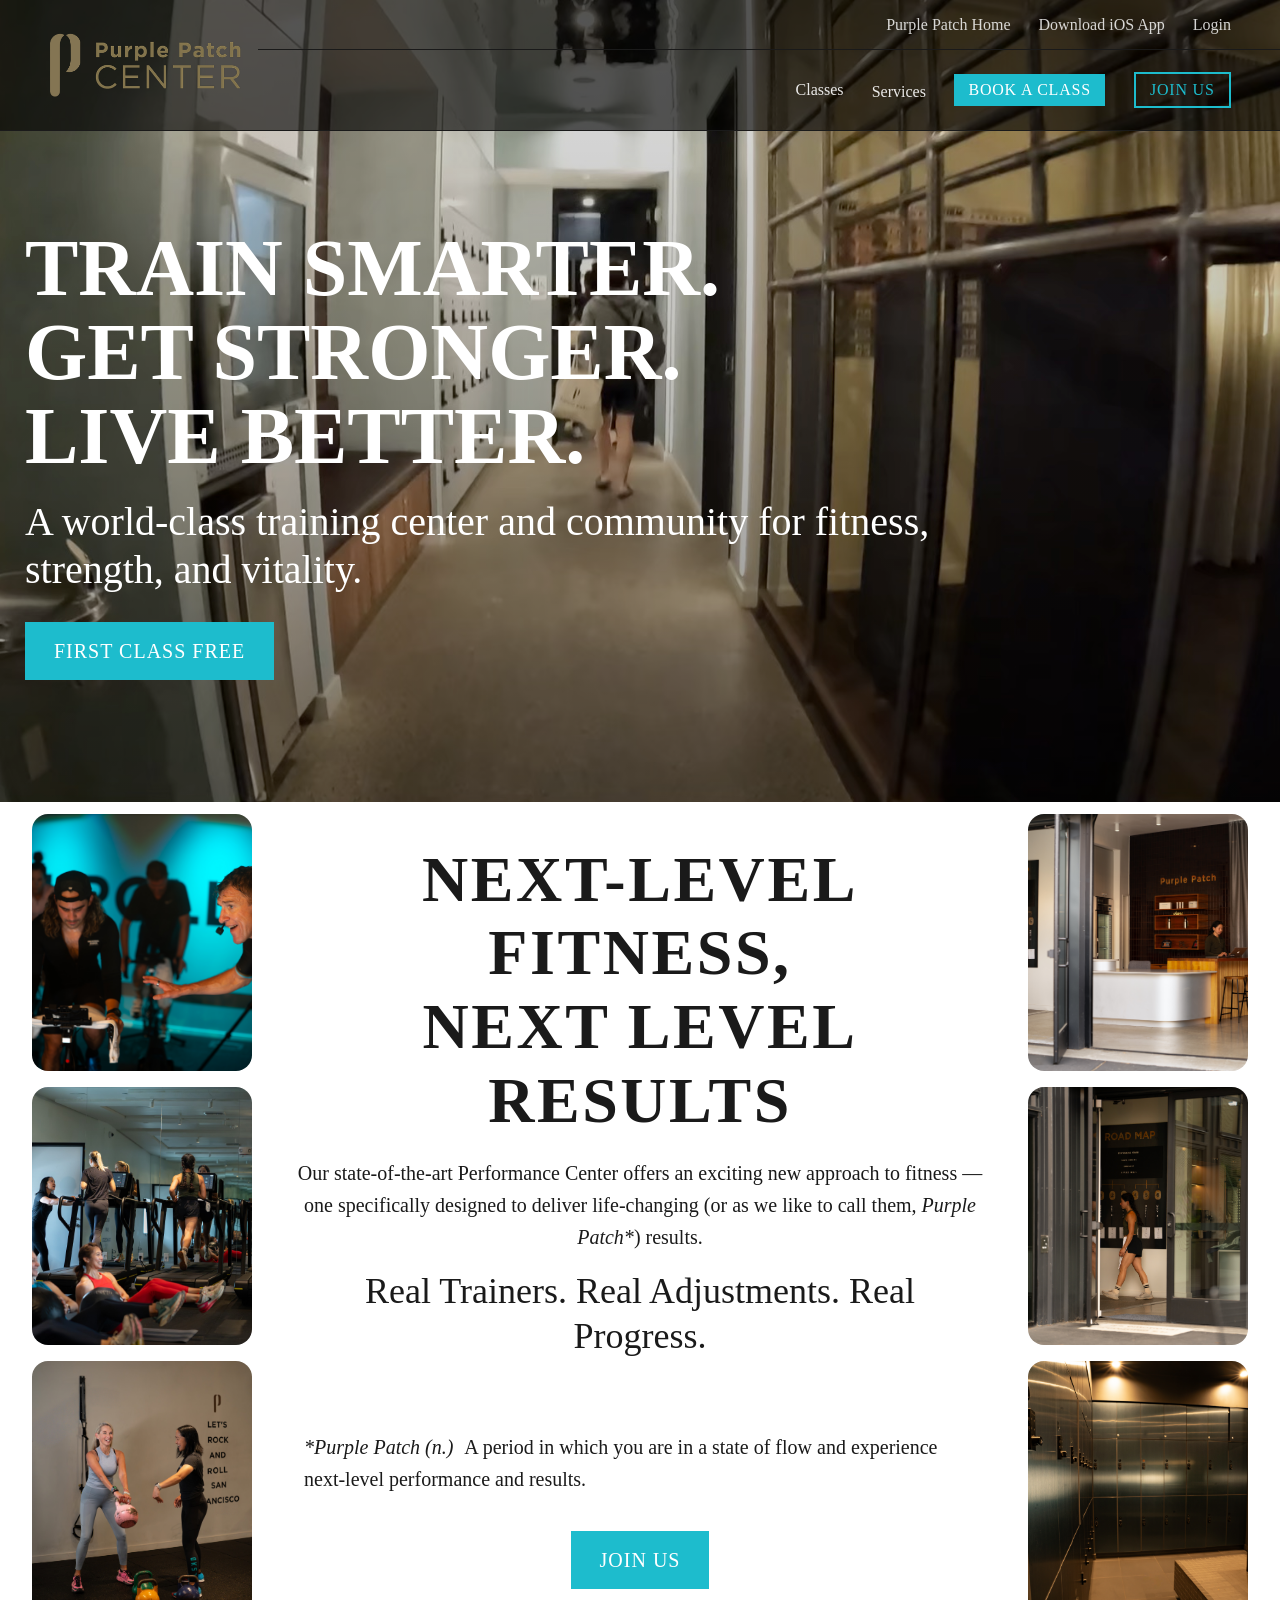
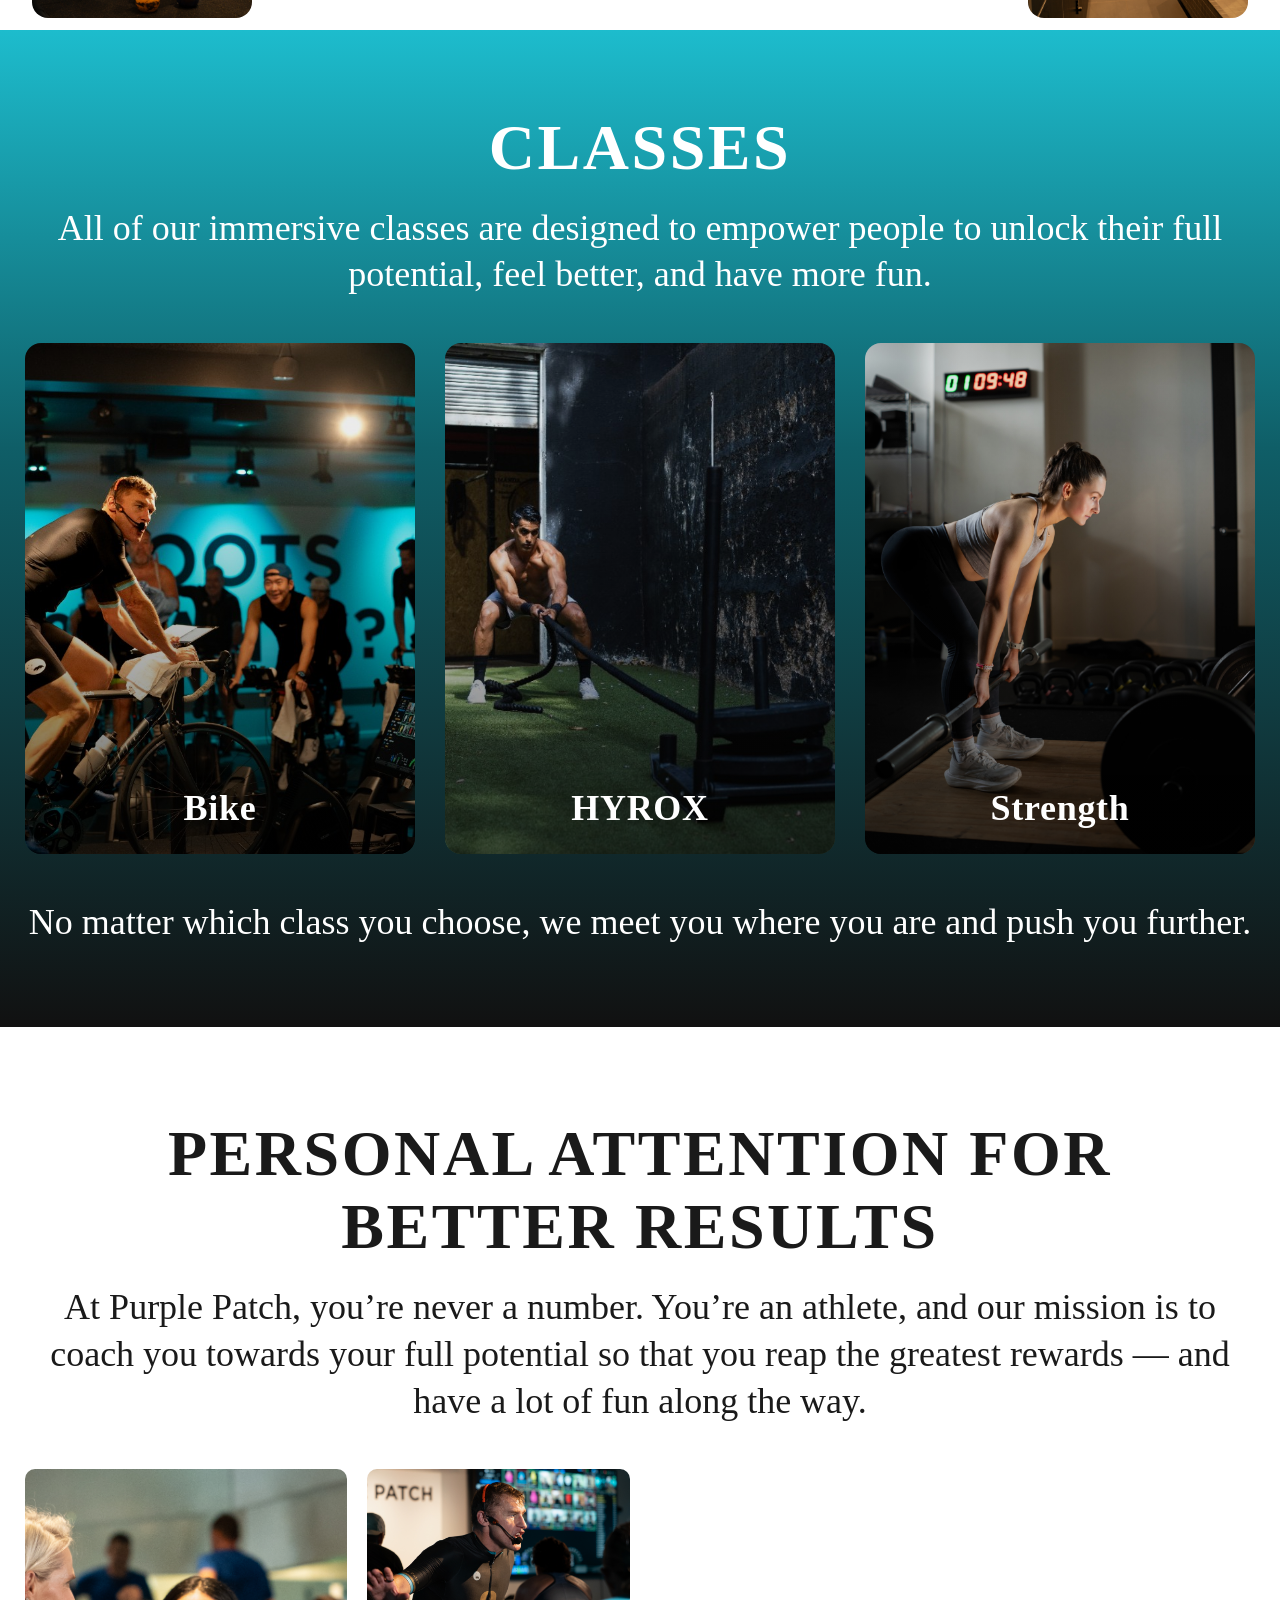
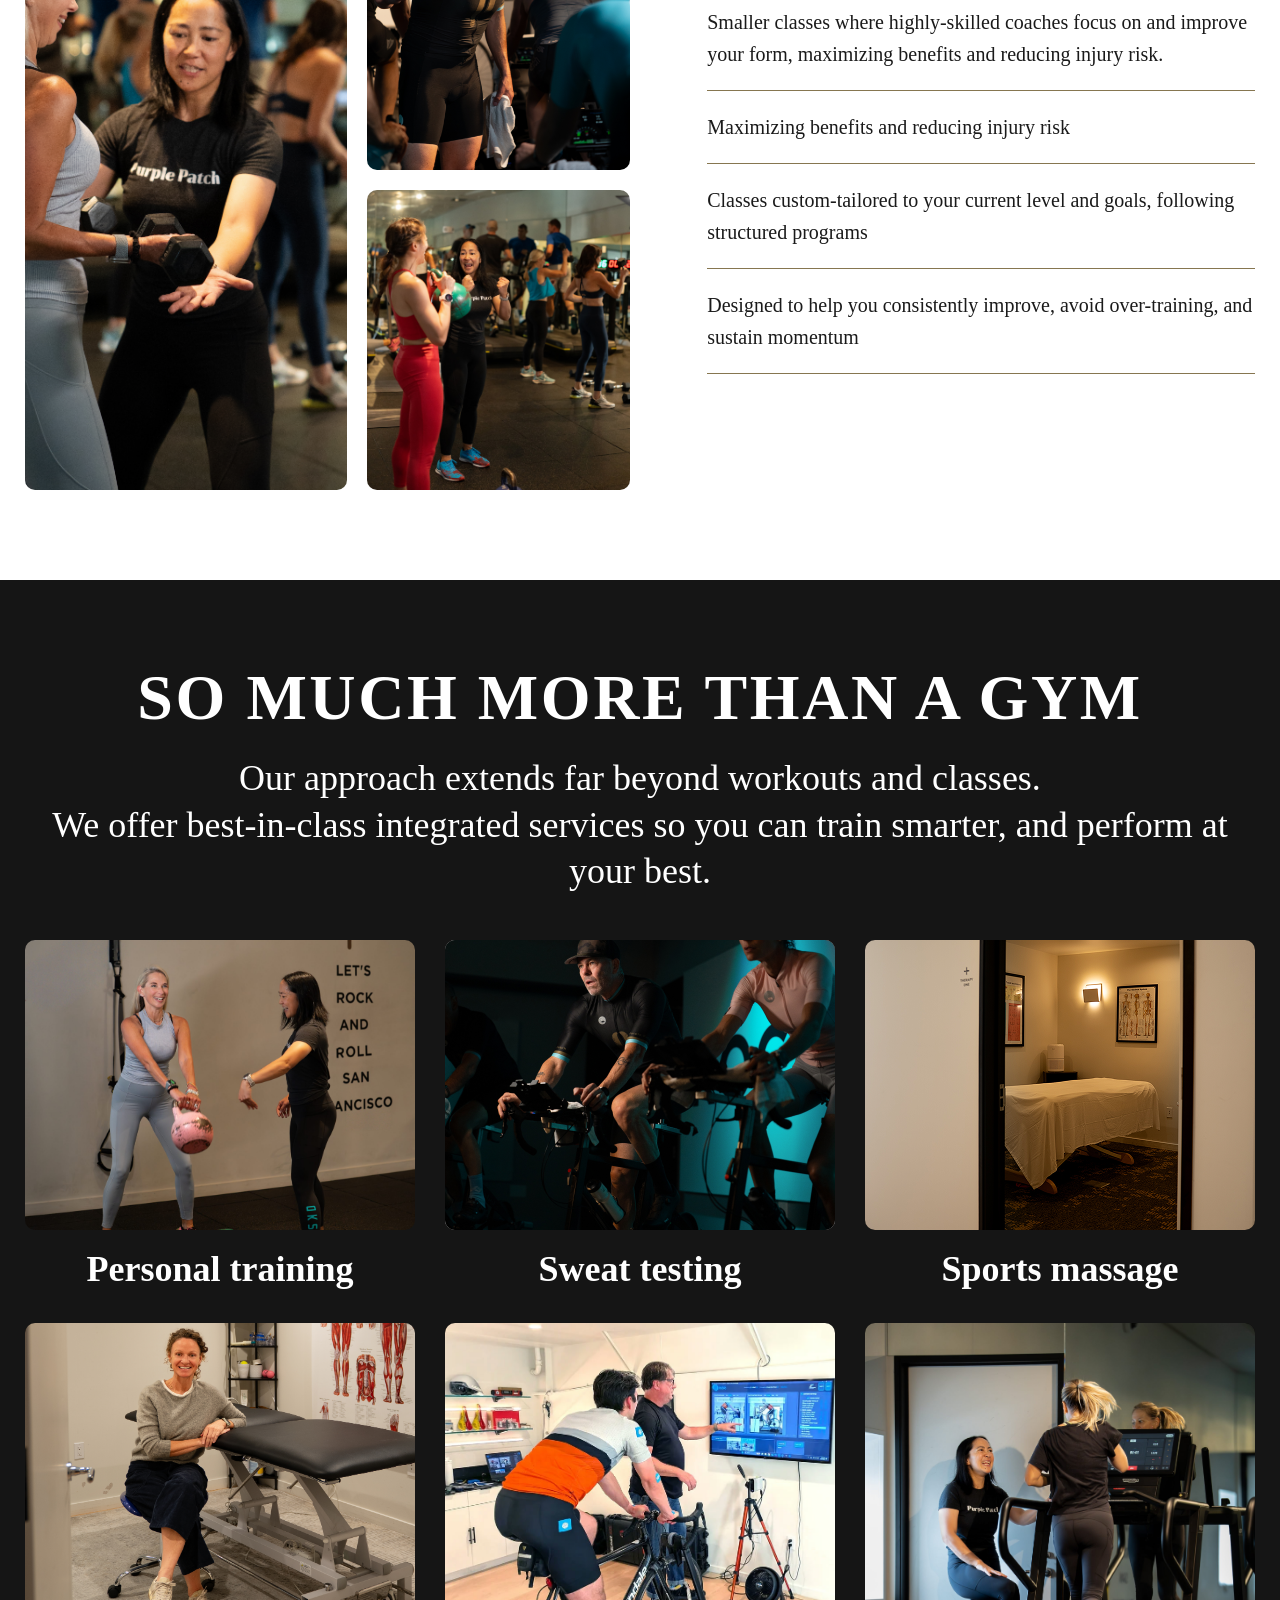
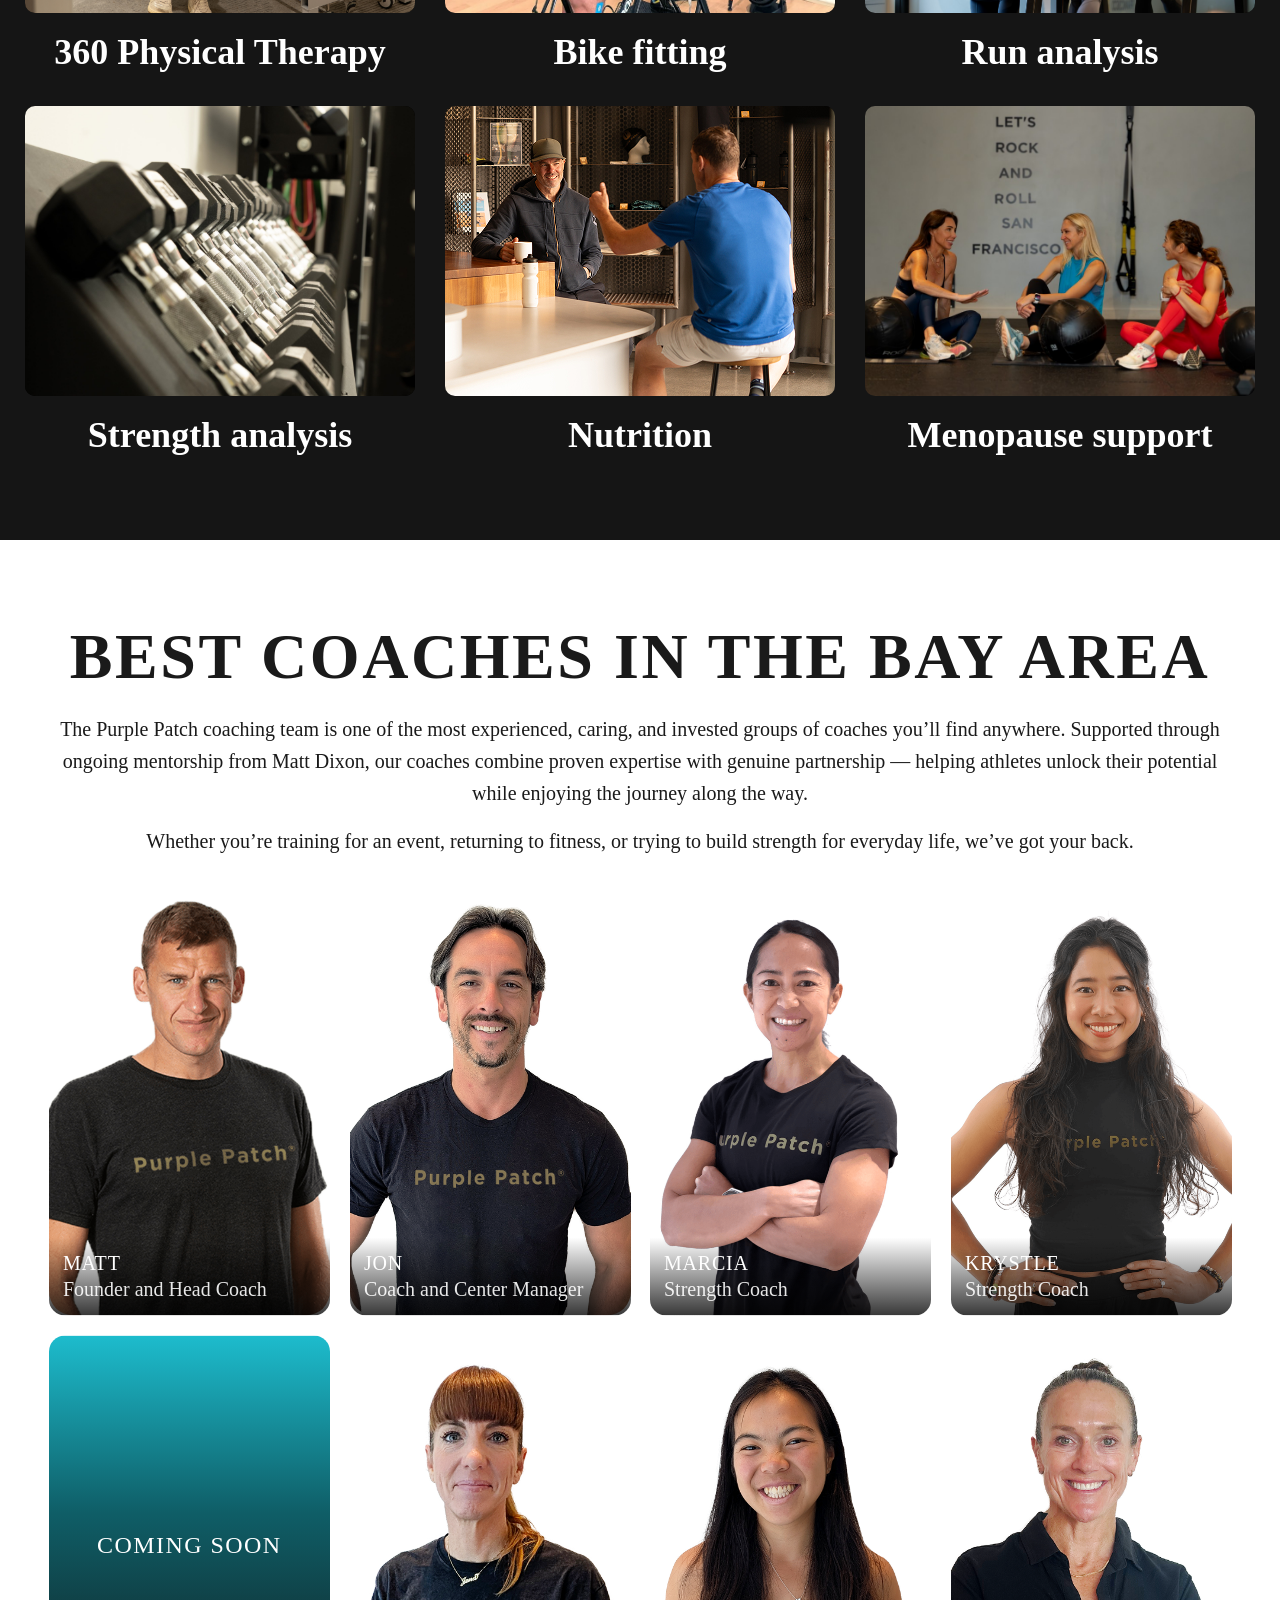
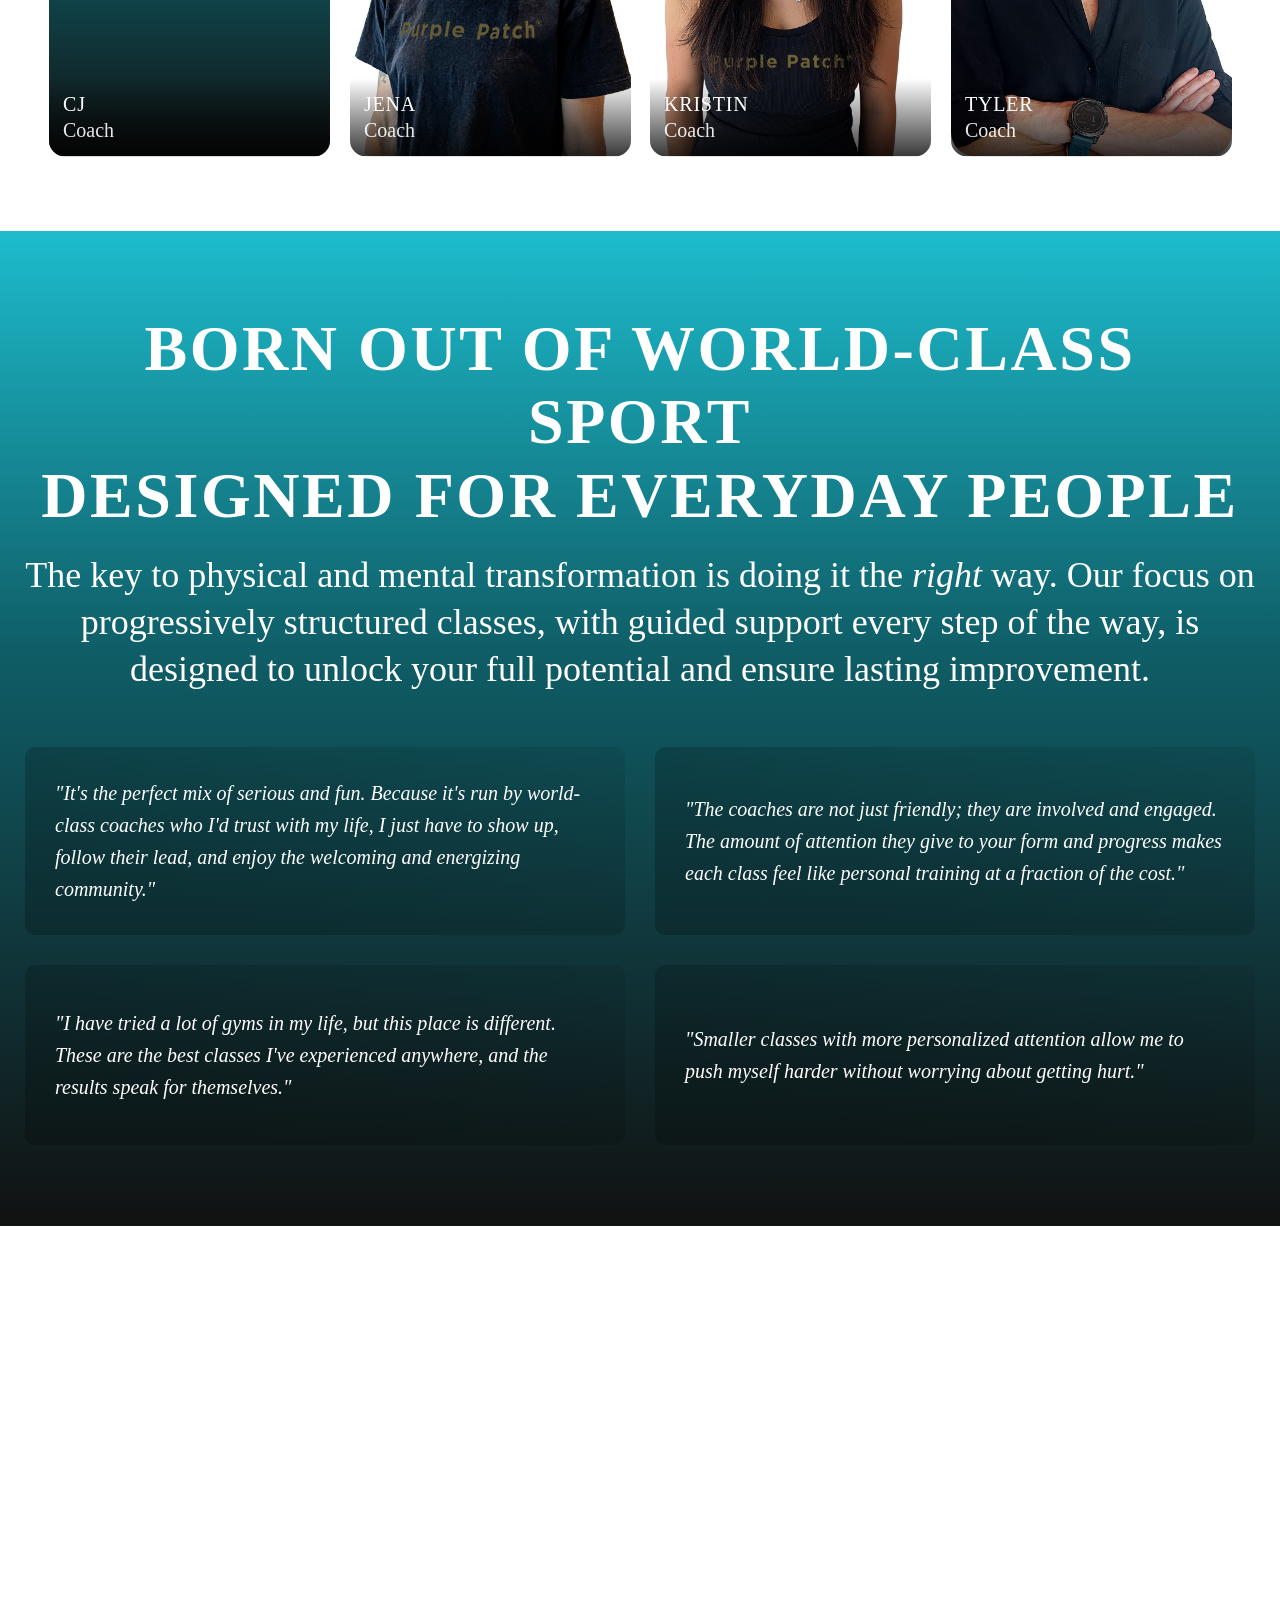
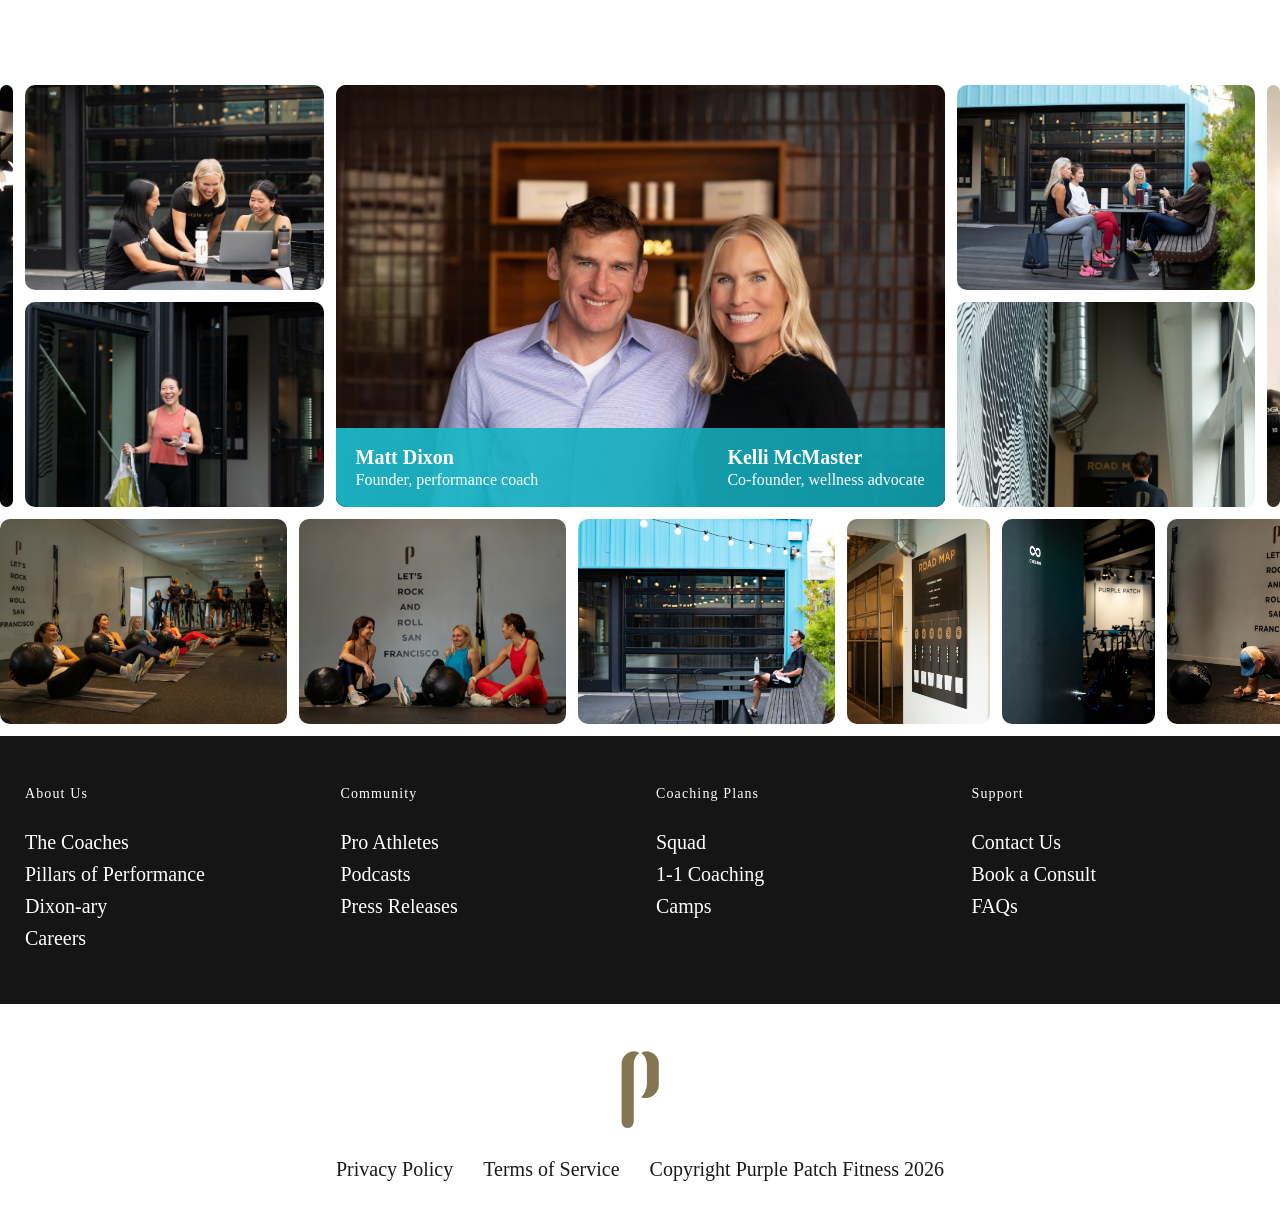
==== commit 3c811b24: "Update Center homepage: CJ coming soon, Personal Training nav, dropdown gap. Also refresh shared nav" ====
--- a/index.html
+++ b/index.html
@@ -9,7 +9,7 @@
   <link rel="stylesheet" href="css/pp-mockup-refined.css?v=171" />
   <link rel="stylesheet" href="css/pp-mockup-vertical.css?v=193" />
   <link rel="stylesheet" href="css/run-squad-overlap-motion.css?v=3" />
-  <link rel="stylesheet" href="css/pp-performance-center.css?v=99" />
+  <link rel="stylesheet" href="css/pp-performance-center.css?v=102" />
 </head>
 <body class="page-refined page-tri-squad-overlap page-tri-squad-vertical page-performance-center">
   <header class="center-site-header" id="center-site-header">
@@ -36,7 +36,7 @@
             <a href="https://stgcenterpp.wpenginepowered.com/services/smi-orthopedic-massage/">SMI Orthopedic Massage</a>
             <a href="https://stgcenterpp.wpenginepowered.com/services/sweat-testing/">Precision Hydration Sweat Testing</a>
             <a href="services/physical-therapy/">360 Physical Therapy</a>
-            <a href="https://stgcenterpp.wpenginepowered.com/services/coaching-consultations/">1:1 Coaching Consultations</a>
+            <a href="/services/coaching-consultations/">Personal Training</a>
           </div>
         </div>
         <a class="btn-blue btn-blue--solid" href="schedule/">Book a Class</a>
@@ -71,7 +71,7 @@
         <a href="https://stgcenterpp.wpenginepowered.com/services/smi-orthopedic-massage/">SMI Orthopedic Massage</a>
         <a href="https://stgcenterpp.wpenginepowered.com/services/sweat-testing/">Precision Hydration Sweat Testing</a>
         <a href="services/physical-therapy/">360 Physical Therapy</a>
-        <a href="https://stgcenterpp.wpenginepowered.com/services/coaching-consultations/">1:1 Coaching Consultations</a>
+        <a href="/services/coaching-consultations/">Personal Training</a>
       </div>
     </nav>
     <div class="center-site-menu__actions">
@@ -224,7 +224,7 @@
       <h2 class="heading heading--center heading--figma">So Much More Than A Gym</h2>
       <p class="lead lead--center center-subhead">Our approach extends far beyond workouts and classes.<br />We offer best-in-class integrated services so you can train smarter, and perform at your best.</p>
       <div class="center-offerings__grid">
-        <a class="center-offerings__card" href="https://stgcenterpp.wpenginepowered.com/services/coaching-consultations/">
+        <a class="center-offerings__card" href="/services/coaching-consultations/">
           <img src="images/performance-center/service-personal-training.jpg" alt="" width="390" height="290" />
           <h3>Personal training</h3>
         </a>
@@ -289,9 +289,11 @@
             <img src="images/performance-center/coach-krystle-figma.png?v=6" alt="Krystle" />
             <div class="coach-card__info"><div class="coach-card__name">Krystle</div><div class="coach-card__title">Strength Coach</div></div>
           </article>
-          <article class="coach-card coach-card--cutout" data-v-parallax="photo" data-v-speed="0.22">
-            <img src="images/performance-center/coach-cj.jpg?v=6" alt="CJ" />
-            <div class="coach-card__info"><div class="coach-card__name">CJ</div><div class="coach-card__title">Coach (Coming Soon)</div></div>
+          <article class="coach-card coach-card--cutout coach-card--placeholder" data-v-parallax="photo" data-v-speed="0.22">
+            <div class="coach-card__swatch" role="img" aria-label="CJ coming soon">
+              <span class="coach-card__soon">Coming Soon</span>
+            </div>
+            <div class="coach-card__info"><div class="coach-card__name">CJ</div><div class="coach-card__title">Coach</div></div>
           </article>
           <article class="coach-card coach-card--cutout" data-v-parallax="photo" data-v-speed="0.22">
             <img src="images/performance-center/coach-jena.png?v=6" alt="Jena" />
--- a/css/pp-performance-center.css
+++ b/css/pp-performance-center.css
@@ -110,7 +110,7 @@
 }
 .page-refined.page-performance-center .center-site-header__top {
   position: relative;
-  background: rgba(0, 0, 0, 0.38);
+  background: rgba(0, 0, 0, 0.62);
   border-bottom: 0;
 }
 .page-refined.page-performance-center .center-site-header__top::after {
@@ -124,7 +124,7 @@
   z-index: 2;
 }
 .page-refined.page-performance-center .center-site-header__main {
-  background: rgba(0, 0, 0, 0.38);
+  background: rgba(0, 0, 0, 0.62);
   border-bottom: 1px solid var(--pp-ink);
 }
 .page-refined.page-performance-center .center-site-header__utility {
@@ -224,8 +224,9 @@
   position: relative;
 }
 .page-refined.page-performance-center .center-site-header__dropdown-panel {
+  --pp-nav-dropdown-gap: 28px;
   position: absolute;
-  top: 100%;
+  top: calc(100% + var(--pp-nav-dropdown-gap));
   left: 0;
   z-index: 20;
   min-width: 18rem;
@@ -242,8 +243,8 @@
   position: absolute;
   left: 0;
   right: 0;
-  top: -14px;
-  height: 14px;
+  top: calc(-1 * var(--pp-nav-dropdown-gap));
+  height: var(--pp-nav-dropdown-gap);
 }
 .page-refined.page-performance-center .center-site-header__dropdown:hover .center-site-header__dropdown-panel,
 .page-refined.page-performance-center .center-site-header__dropdown:focus-within .center-site-header__dropdown-panel {
@@ -1673,9 +1674,36 @@
   background: #fff; /* fallback behind transparent PNGs; no keying */
 }
 .page-refined.page-performance-center .coach-film .coach-card--placeholder .coach-card__swatch {
+  position: relative;
   width: 100%;
   aspect-ratio: 2 / 3;
-  background: #24292f;
+  background: var(--pp-pattern-grad);
+  display: flex;
+  align-items: center;
+  justify-content: center;
+  text-align: center;
+  padding: 16px;
+  overflow: hidden;
+}
+.page-refined.page-performance-center .coach-film .coach-card--placeholder .coach-card__swatch::before {
+  content: "";
+  position: absolute;
+  inset: 0;
+  background-image: var(--pp-pattern-tile);
+  background-repeat: repeat;
+  background-size: cover;
+  opacity: 0.4;
+  pointer-events: none;
+}
+.page-refined.page-performance-center .coach-film .coach-card--placeholder .coach-card__soon {
+  position: relative;
+  z-index: 1;
+  font-family: "Bornia-Bold", serif;
+  font-size: clamp(18px, 2.2vw, 24px);
+  line-height: 1.2;
+  letter-spacing: 0.06em;
+  text-transform: uppercase;
+  color: #fff;
 }
 .page-refined.page-performance-center .center-manifesto .story-quote__text h4 {
   display: none;
@@ -3856,6 +3884,136 @@
   margin-bottom: 10px;
 }
 
+.page-refined.page-performance-center .center-flips .class-flip__role {
+  position: absolute;
+  left: 24px;
+  right: 24px;
+  bottom: 32px;
+  z-index: 1;
+  max-width: none;
+  margin: 0;
+  font-family: "Bornia-Bold", serif;
+  font-size: var(--pp-fs-body, 20px);
+  line-height: 1.2;
+  text-align: center;
+  text-transform: uppercase;
+  color: #fff;
+}
+
+.page-refined.page-performance-center .center-flips .class-flip__back p.class-flip__price {
+  margin: 0 0 10px;
+  font-family: "Bornia-Bold", serif;
+  font-size: var(--pp-fs-subtitle, 32px);
+  line-height: 1.47;
+  text-align: center;
+  text-transform: uppercase;
+  color: var(--pp-blue);
+}
+
+.page-refined.page-performance-center .center-flips .class-flip__price span {
+  display: block;
+  font-size: 16px;
+  line-height: 1.3;
+  color: var(--pp-ink);
+}
+
+.page-refined.page-performance-center .center-flips__note {
+  max-width: 600px;
+  margin: 60px auto 0;
+  text-align: center;
+}
+
+.page-refined.page-performance-center .center-flips__note h3 {
+  margin: 0 0 20px;
+  font-family: "Bornia-Bold", serif;
+  font-size: var(--pp-fs-body, 20px);
+  line-height: 1.6;
+  letter-spacing: 0;
+  text-transform: uppercase;
+  color: #fff;
+}
+
+.page-refined.page-performance-center .center-flips__note p {
+  max-width: none;
+  margin: 0;
+  font-family: "Bornia-Medium", serif;
+  font-size: 16px;
+  line-height: 1.3;
+  color: #fff;
+}
+
+.page-refined.page-performance-center .center-split {
+  position: relative;
+  overflow: hidden;
+  padding: clamp(64px, 7vw, 100px) 0;
+}
+
+.page-refined.page-performance-center .center-split--light {
+  background: #fff;
+}
+
+.page-refined.page-performance-center.page-pc-service .center-split--light {
+  padding: clamp(56px, 5.6vw, 80px) 0;
+}
+
+.page-refined.page-performance-center .center-split__inner {
+  position: relative;
+  z-index: 1;
+  max-width: var(--pp-max);
+  margin: 0 auto;
+  padding: 0 30px;
+  box-sizing: content-box;
+}
+
+.page-refined.page-performance-center .center-split__row {
+  display: grid;
+  grid-template-columns: minmax(0, 1fr) minmax(0, 1fr);
+  gap: clamp(40px, 7vw, 100px);
+  align-items: center;
+  margin-top: clamp(40px, 4.6vw, 66px);
+}
+
+.page-refined.page-performance-center.page-pc-service .center-split__row {
+  margin-top: clamp(40px, 4.2vw, 60px);
+}
+
+.page-refined.page-performance-center .center-split__media {
+  margin: 0;
+}
+
+.page-refined.page-performance-center .center-split__media img {
+  display: block;
+  width: 100%;
+  height: 100%;
+  max-width: none;
+  object-fit: cover;
+  border-radius: 8px;
+}
+
+.page-refined.page-performance-center .center-split__row--media-left .center-split__media:not(.center-split__media--mosaic) img,
+.page-refined.page-performance-center .center-split__row--media-right .center-split__media:not(.center-split__media--mosaic) img {
+  aspect-ratio: var(--split-ratio, 565 / 534);
+}
+
+.page-refined.page-performance-center .center-split__copy p {
+  margin: 0 0 20px;
+  font-size: var(--pp-fs-body, 20px);
+  line-height: 1.6;
+  color: var(--pp-ink);
+}
+
+.page-refined.page-performance-center .center-split__copy .btn-blue {
+  margin-top: 12px;
+}
+
+.page-refined.page-performance-center.page-pc-service .center-split__copy .btn-blue {
+  font-size: 24px;
+  line-height: 1;
+  letter-spacing: 0.02em;
+  padding-top: 15px;
+  padding-bottom: 15px;
+}
+
 .page-refined.page-performance-center .center-flips--portrait .class-flip {
   aspect-ratio: 390 / 580;
 }
@@ -3892,6 +4050,22 @@
 
 .page-refined.page-performance-center.page-pc-pricing .center-quest h2.heading.heading--figma {
   line-height: 1.28;
+  letter-spacing: 0;
+}
+
+.page-refined.page-performance-center.page-pc-pricing .center-quest h2.heading.heading--figma .center-quest__line {
+  display: block;
+}
+
+@media (min-width: 900px) {
+  .page-refined.page-performance-center.page-pc-pricing .center-quest h2.heading.heading--figma .center-quest__line {
+    white-space: nowrap;
+  }
+}
+
+.page-refined.page-performance-center.page-pc-pricing .center-flank {
+  padding-top: 12px;
+  padding-bottom: 12px;
 }
 
 .page-refined.page-performance-center.page-pc-pricing .center-quest .center-split__lead {
@@ -4054,6 +4228,49 @@
   padding-bottom: 15px;
 }
 
+.page-refined.page-performance-center .center-pricing__notes {
+  display: grid;
+  grid-template-columns: minmax(0, 1fr);
+  gap: 20px;
+  align-items: start;
+  max-width: 720px;
+  margin: clamp(32px, 4vw, 48px) auto 0;
+  text-align: left;
+}
+
+.page-refined.page-performance-center .center-pricing__note {
+  text-align: left;
+}
+
+.page-refined.page-performance-center .center-pricing__notes h3 {
+  margin: 0 0 10px;
+  font-family: "Bornia-Bold", serif;
+  font-size: 16px;
+  line-height: 1.4;
+  letter-spacing: 0.02em;
+  text-align: left;
+  text-transform: uppercase;
+  color: #fff;
+}
+
+.page-refined.page-performance-center .center-pricing__notes ul {
+  margin: 0;
+  padding: 0 0 0 1.1em;
+  list-style: disc;
+}
+
+.page-refined.page-performance-center .center-pricing__notes li {
+  margin: 0 0 6px;
+  font-family: "Bornia-Medium", serif;
+  font-size: 14px;
+  line-height: 1.5;
+  color: rgba(255, 255, 255, 0.82);
+}
+
+.page-refined.page-performance-center .center-pricing__notes li:last-child {
+  margin-bottom: 0;
+}
+
 .page-refined.page-performance-center .center-flank {
   padding: clamp(56px, 5.6vw, 80px) 32px;
   background: #fff;
@@ -4121,6 +4338,9 @@
   .page-refined.page-performance-center .center-flips--tall .class-flip__inner {
     min-height: 560px;
   }
+  .page-refined.page-performance-center .center-flips .class-flip__back p.class-flip__price {
+    font-size: 24px;
+  }
 }
 
 @media (max-width: 1024px) {
@@ -4136,6 +4356,16 @@
   .page-refined.page-performance-center .center-flips--tall .class-flip__inner {
     min-height: 640px;
   }
+  .page-refined.page-performance-center .center-split__row,
+  .page-refined.page-performance-center .center-split__row--media-right {
+    grid-template-columns: minmax(0, 1fr);
+    gap: 40px;
+  }
+  .page-refined.page-performance-center .center-split__media {
+    max-width: 640px;
+    width: 100%;
+    margin: 0 auto;
+  }
   .page-refined.page-performance-center .center-flips--portrait .class-flip {
     aspect-ratio: auto;
   }
@@ -4167,8 +4397,16 @@
   .page-refined.page-performance-center .center-quest__inner,
   .page-refined.page-performance-center .center-community__inner,
   .page-refined.page-performance-center .center-flips__inner,
+  .page-refined.page-performance-center .center-split__inner,
   .page-refined.page-performance-center .center-pricing__inner {
     padding: 0 16px;
+  }
+  .page-refined.page-performance-center .center-split__copy p {
+    font-size: 16px;
+  }
+  .page-refined.page-performance-center.page-pc-service .center-split__copy .btn-blue {
+    font-size: 16px;
+    line-height: 1.3;
   }
   .page-refined.page-performance-center .hero.hero--live.hero--short {
     padding-top: calc(var(--pp-header-offset, 120px) + 48px);
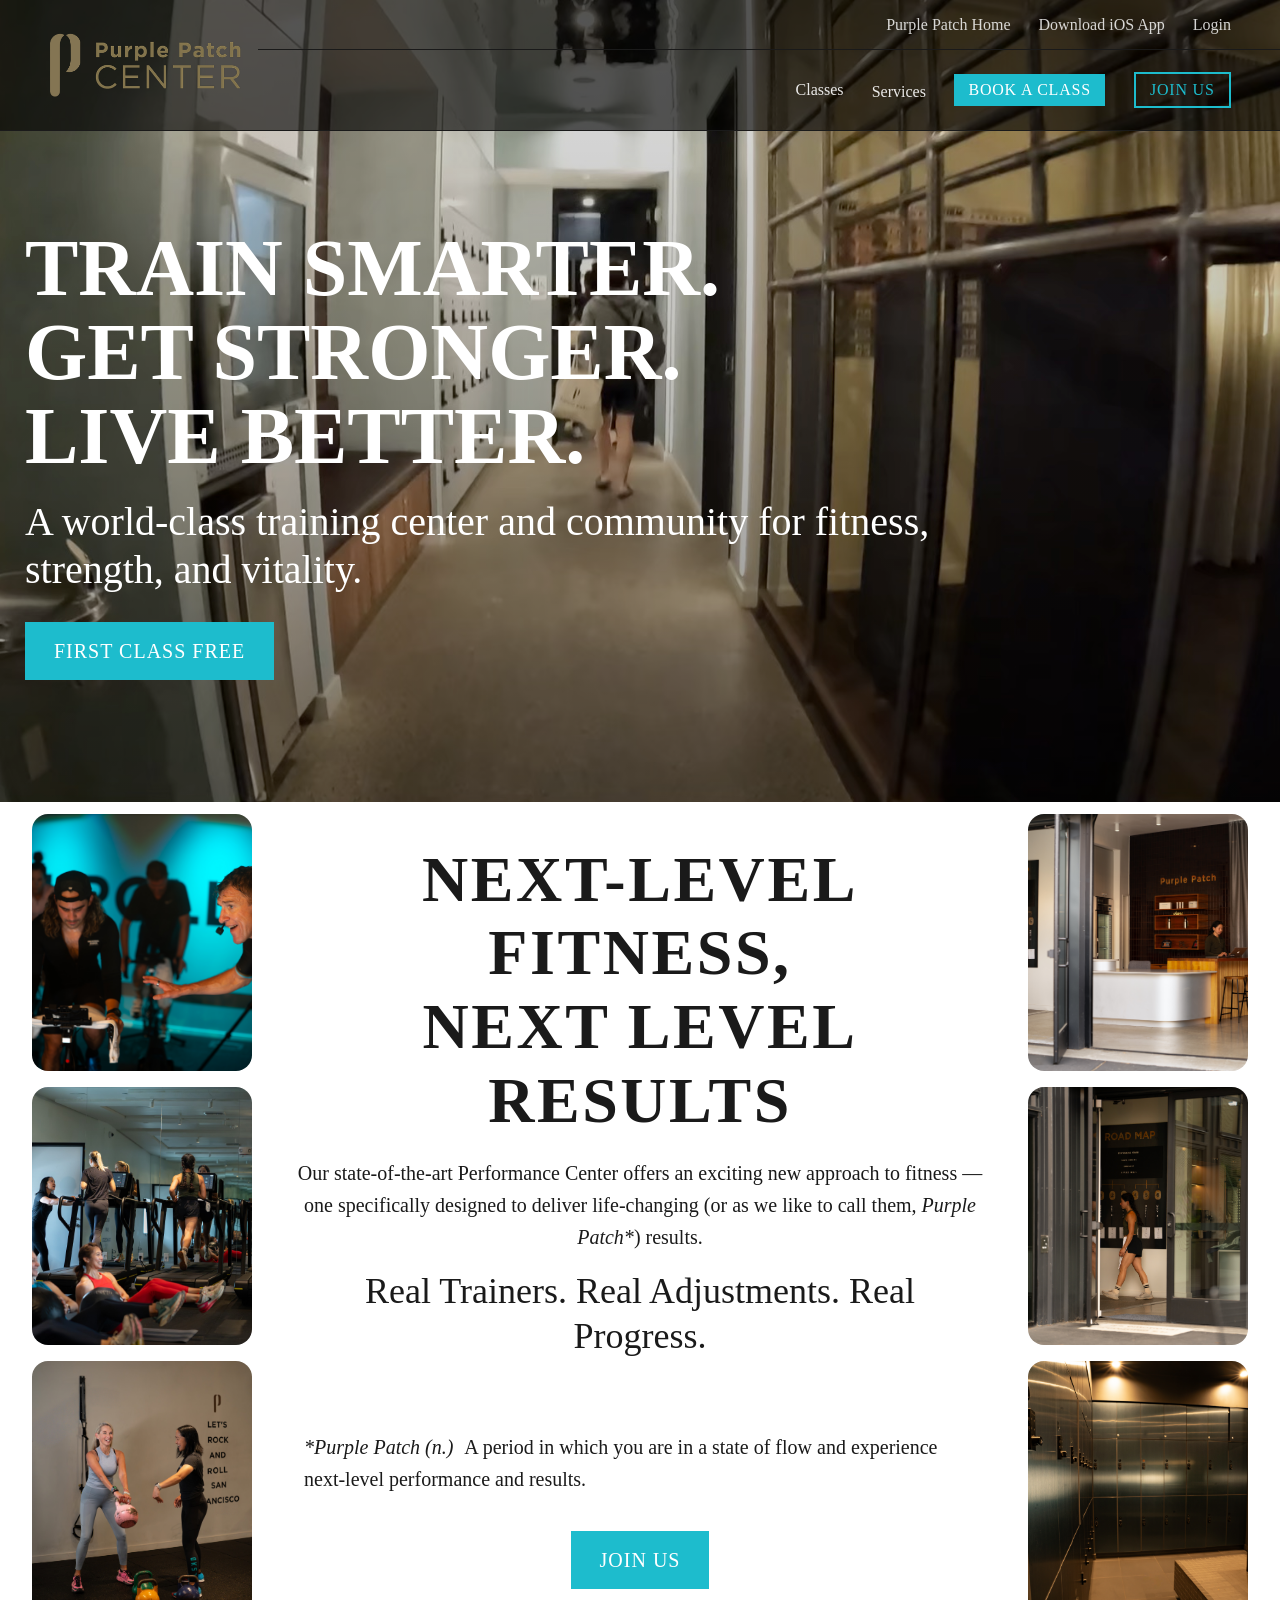
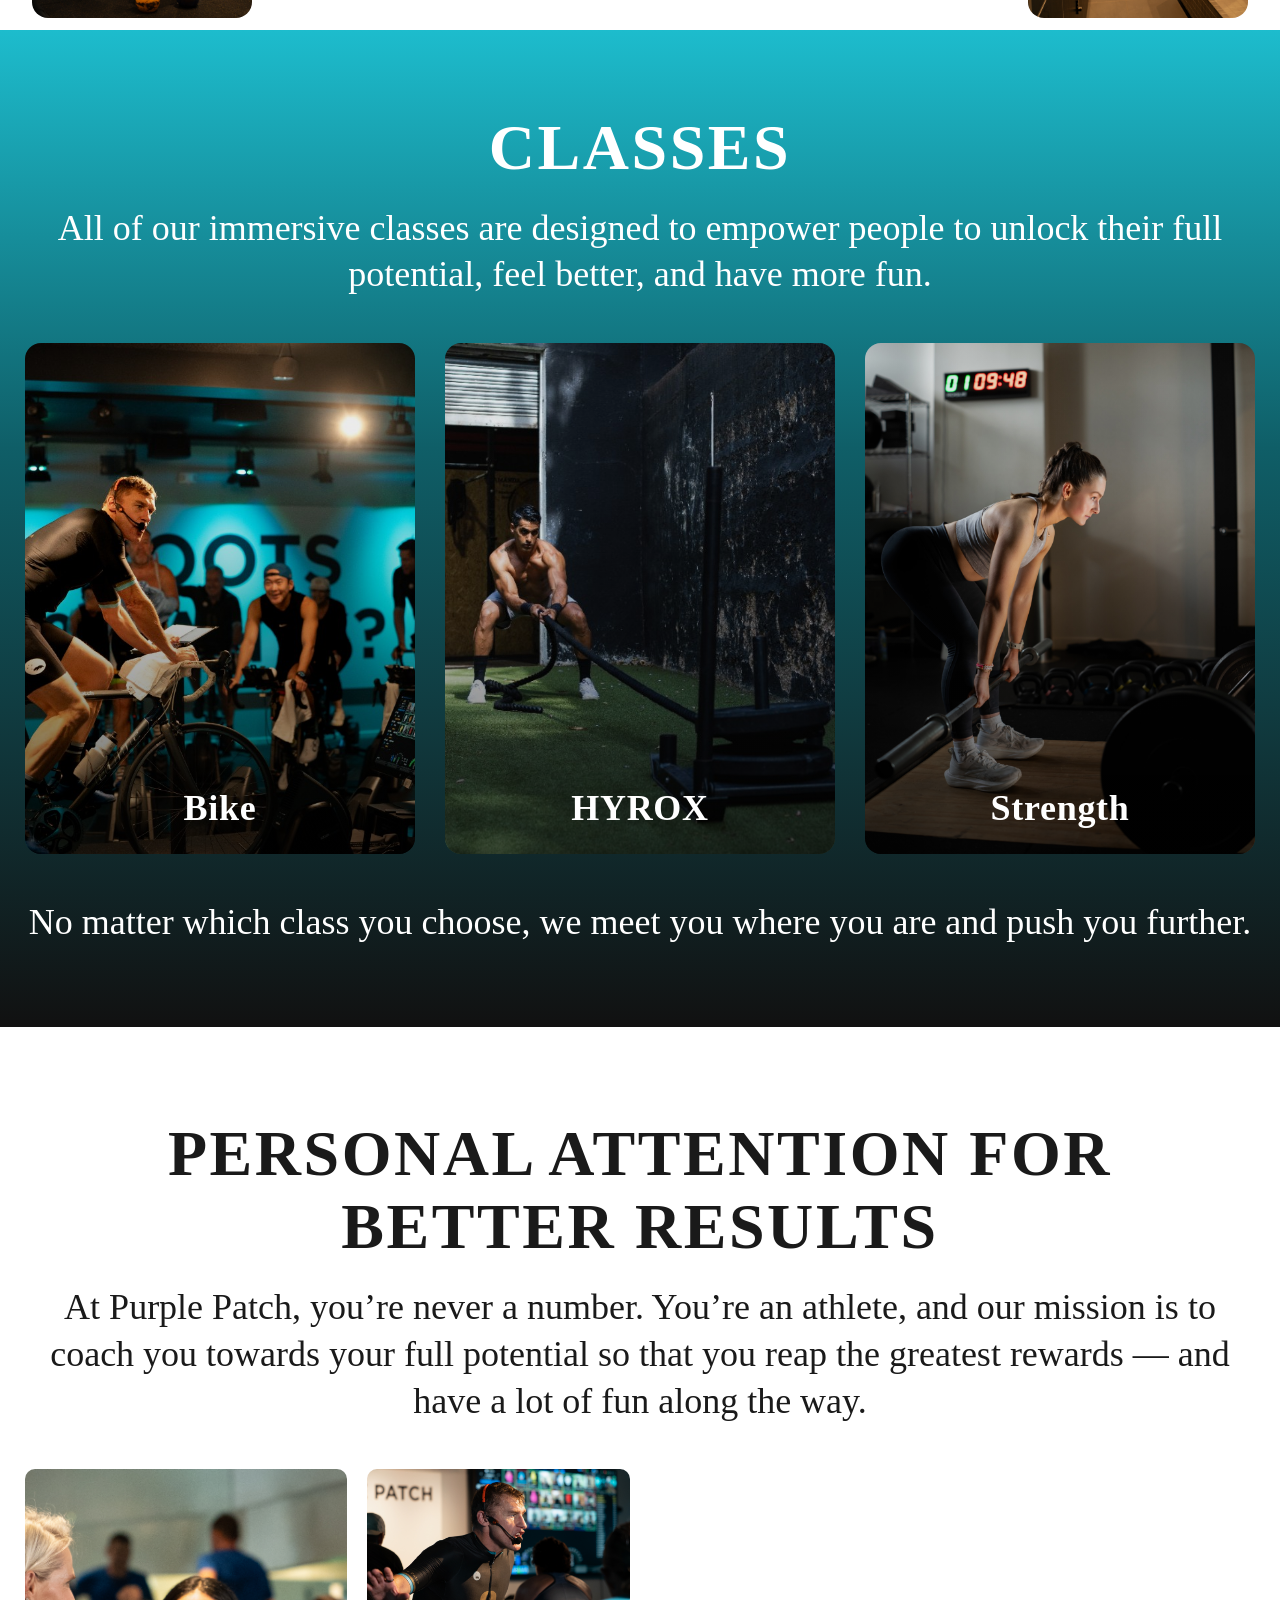
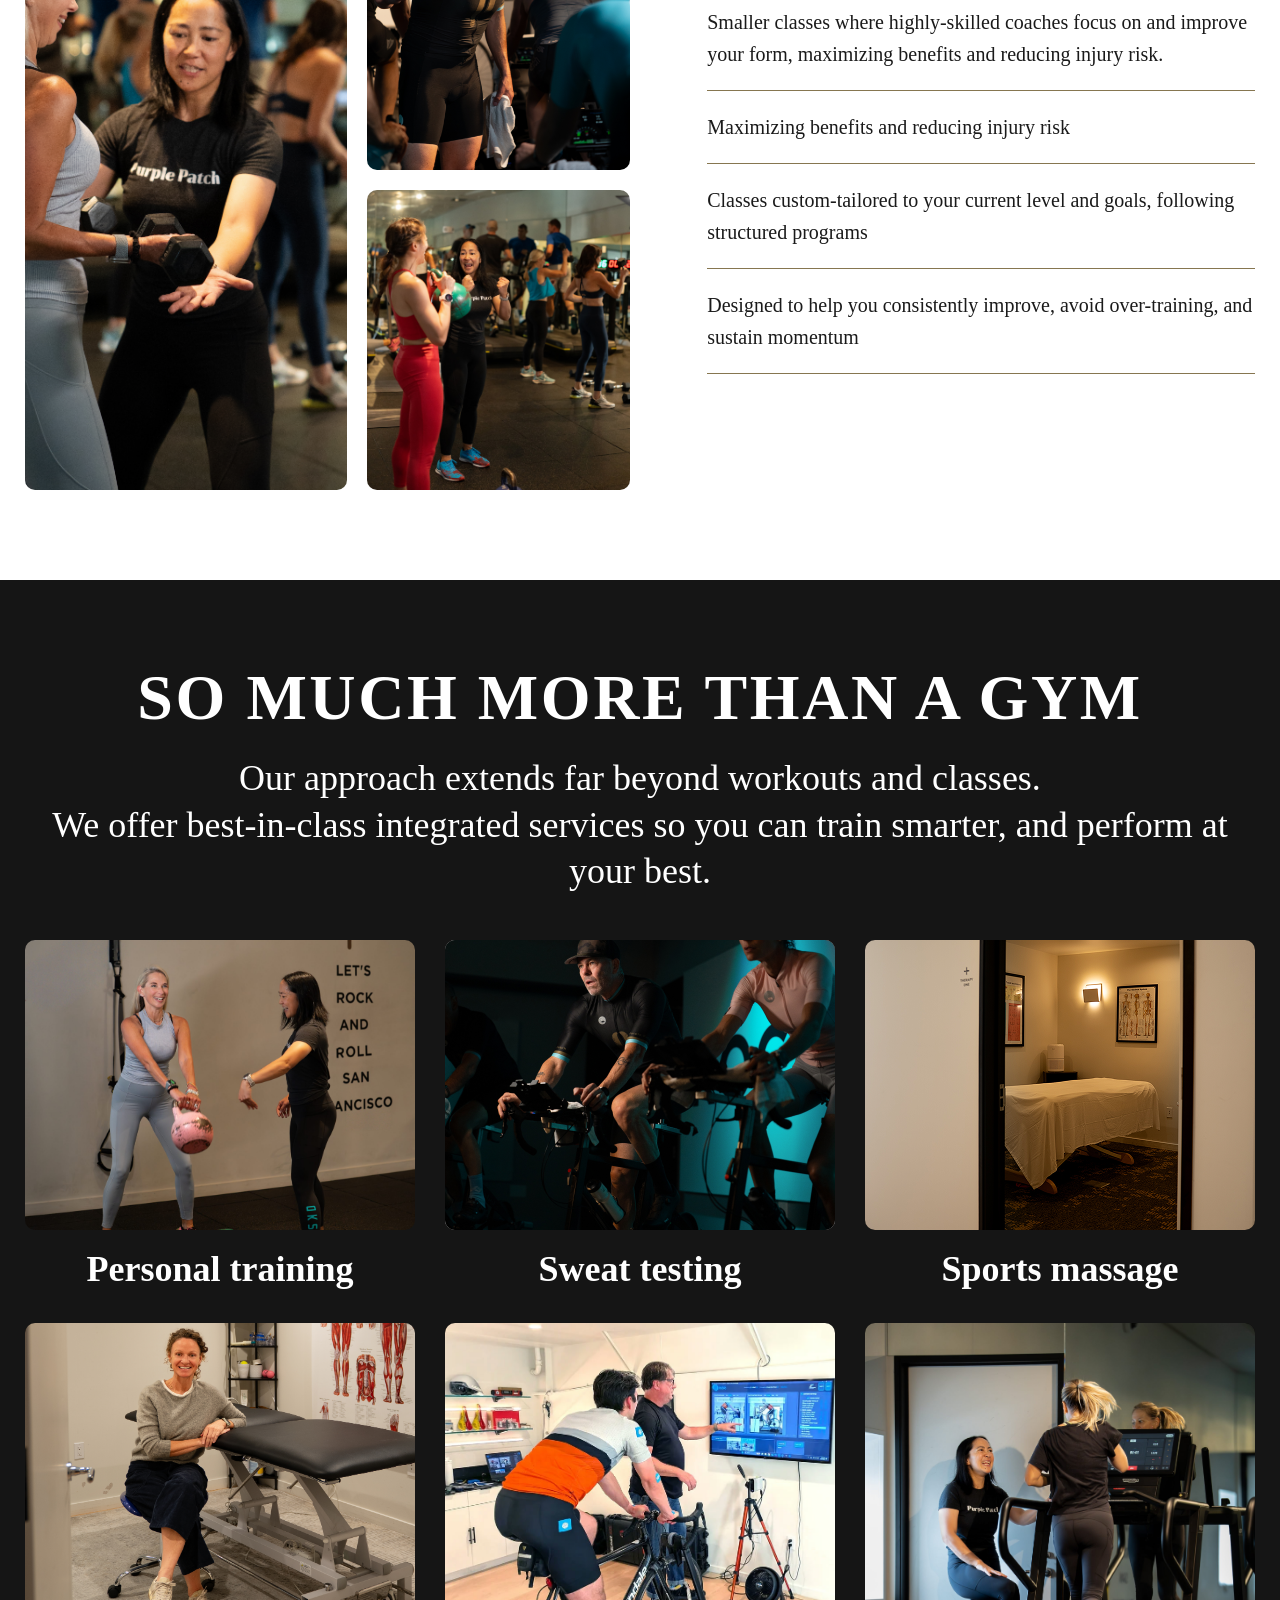
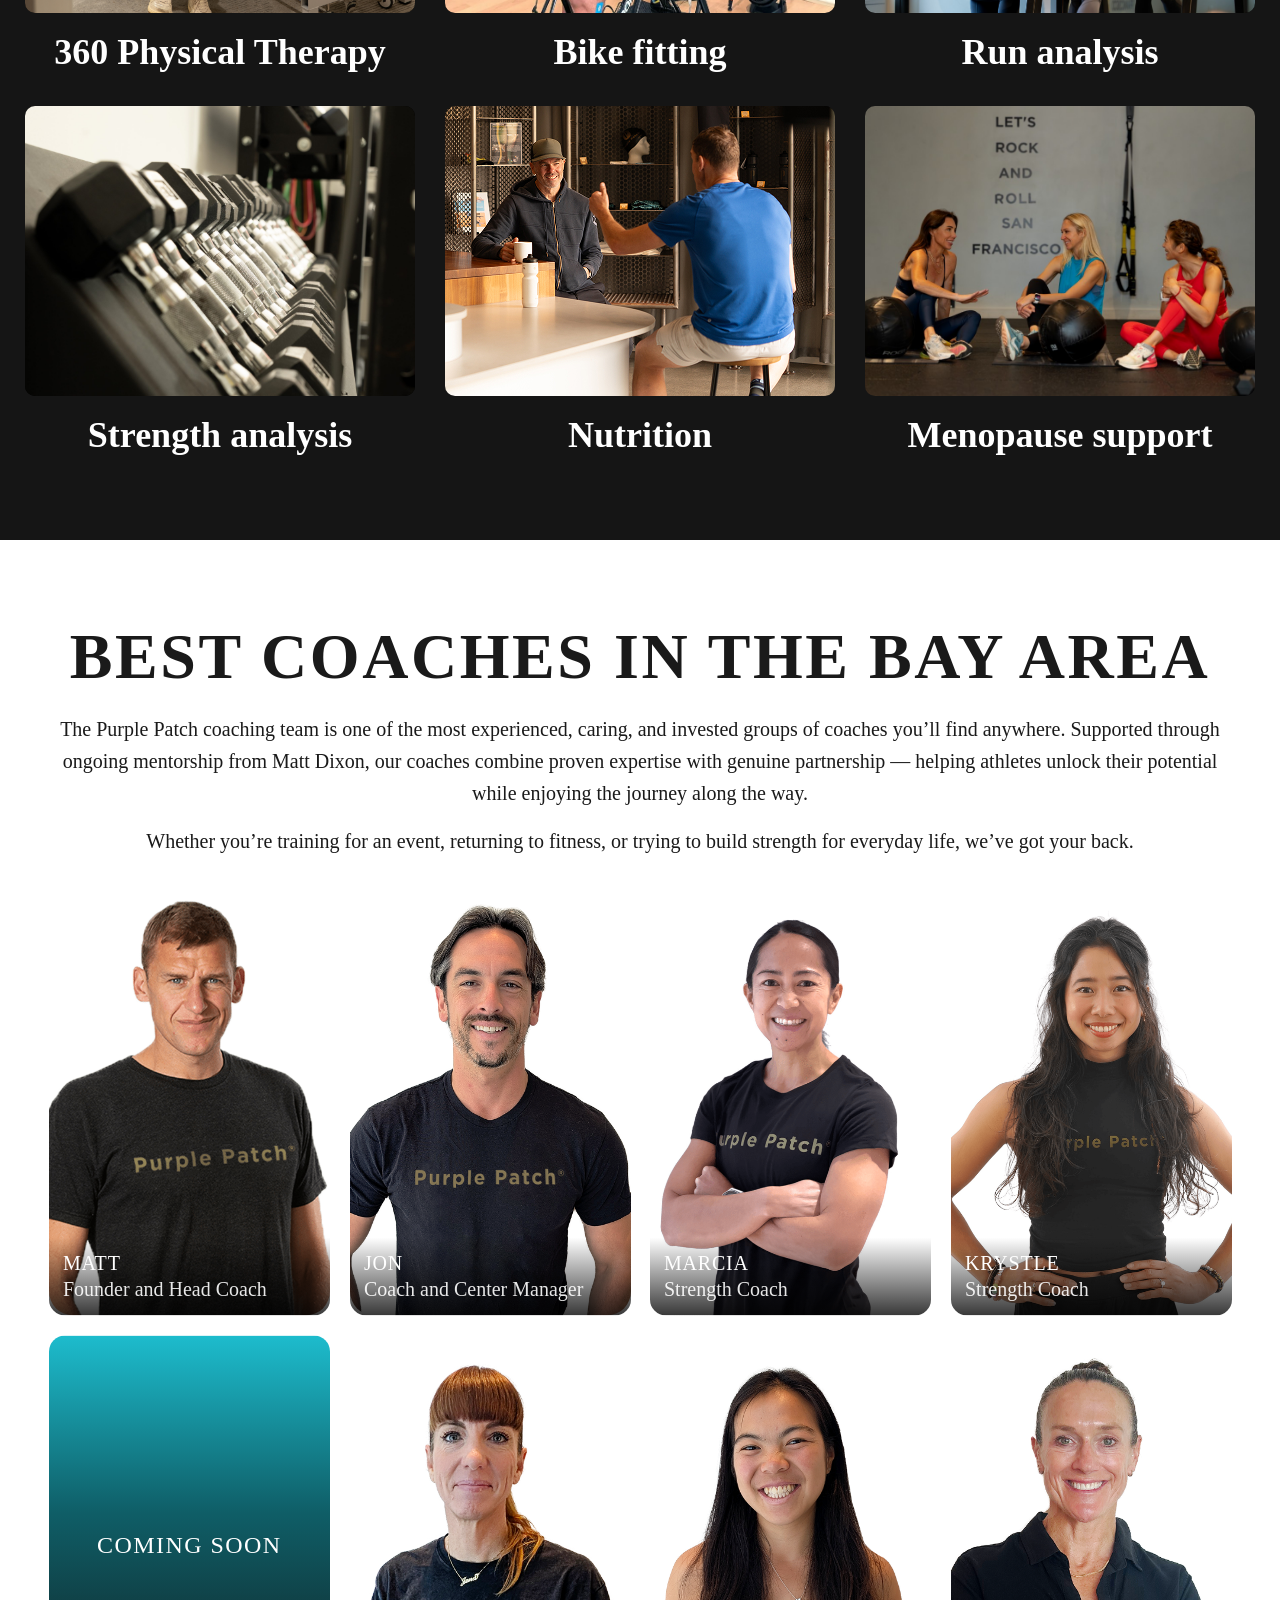
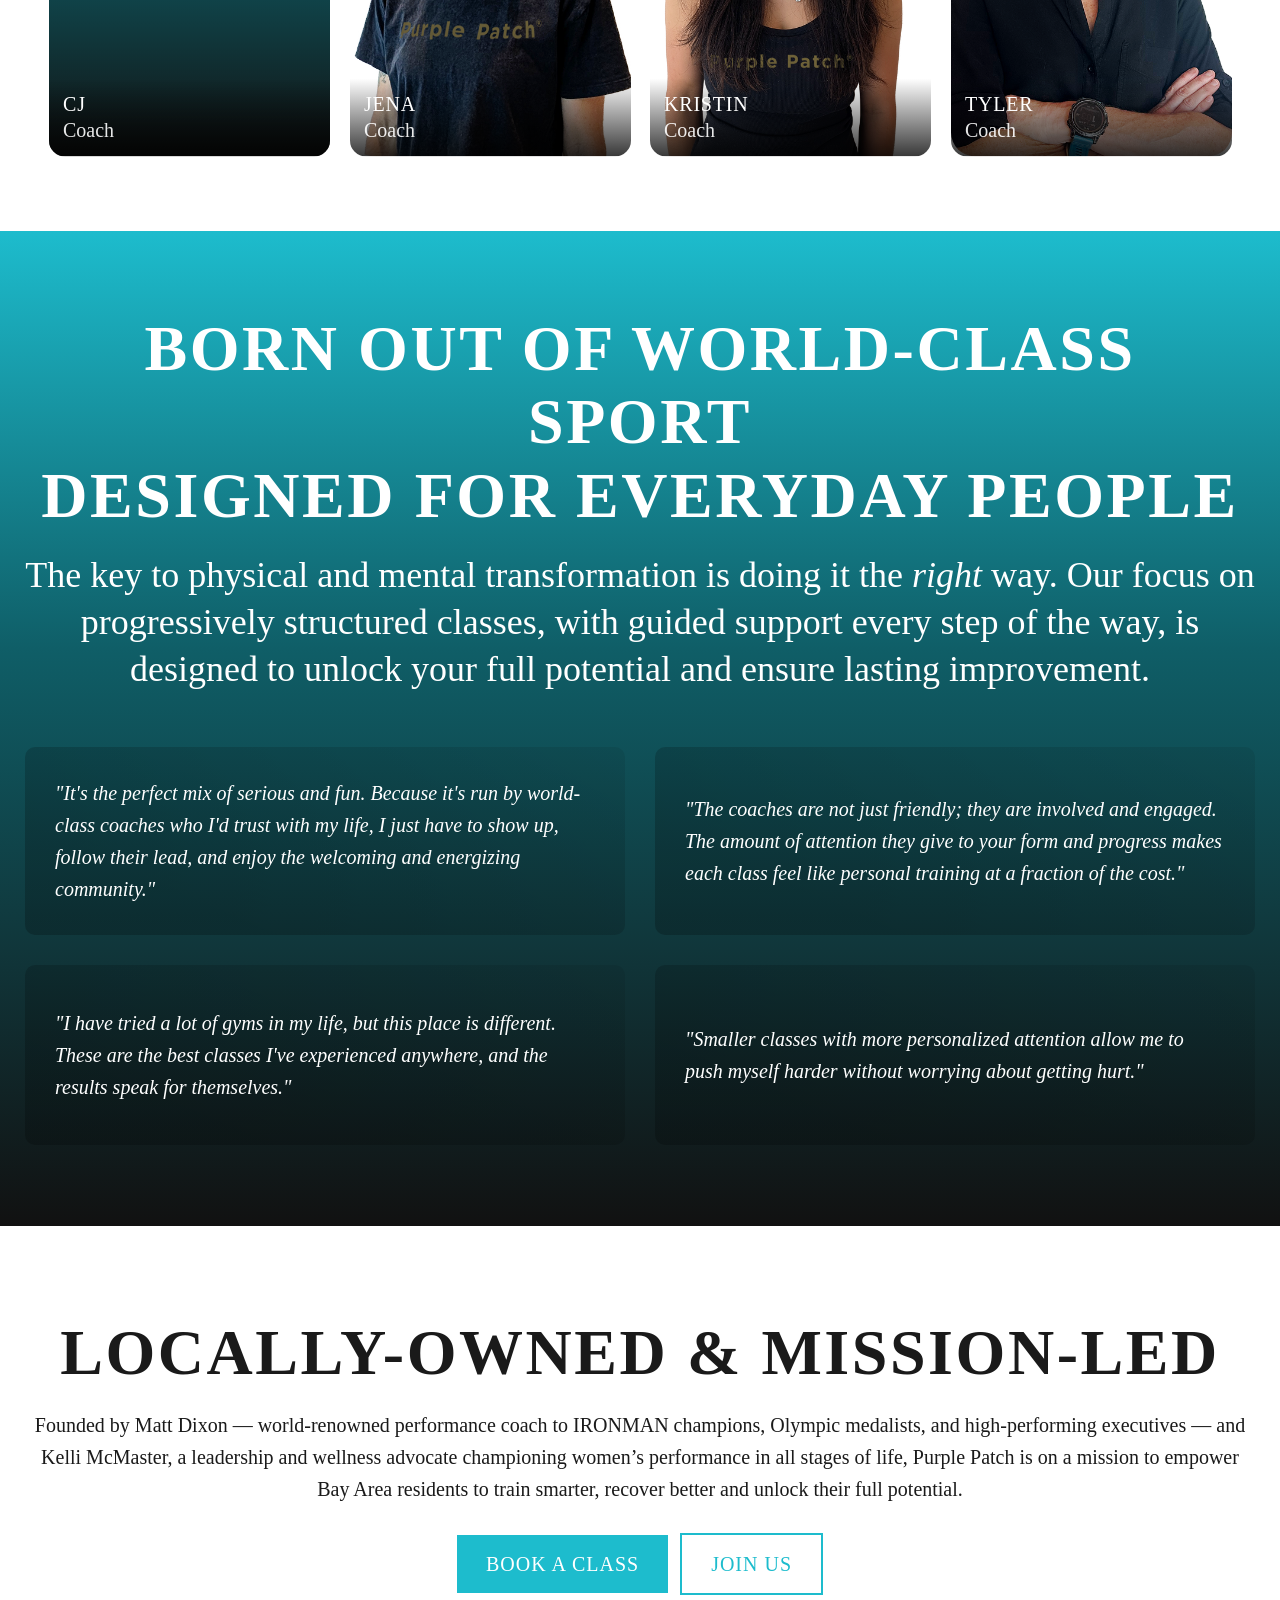
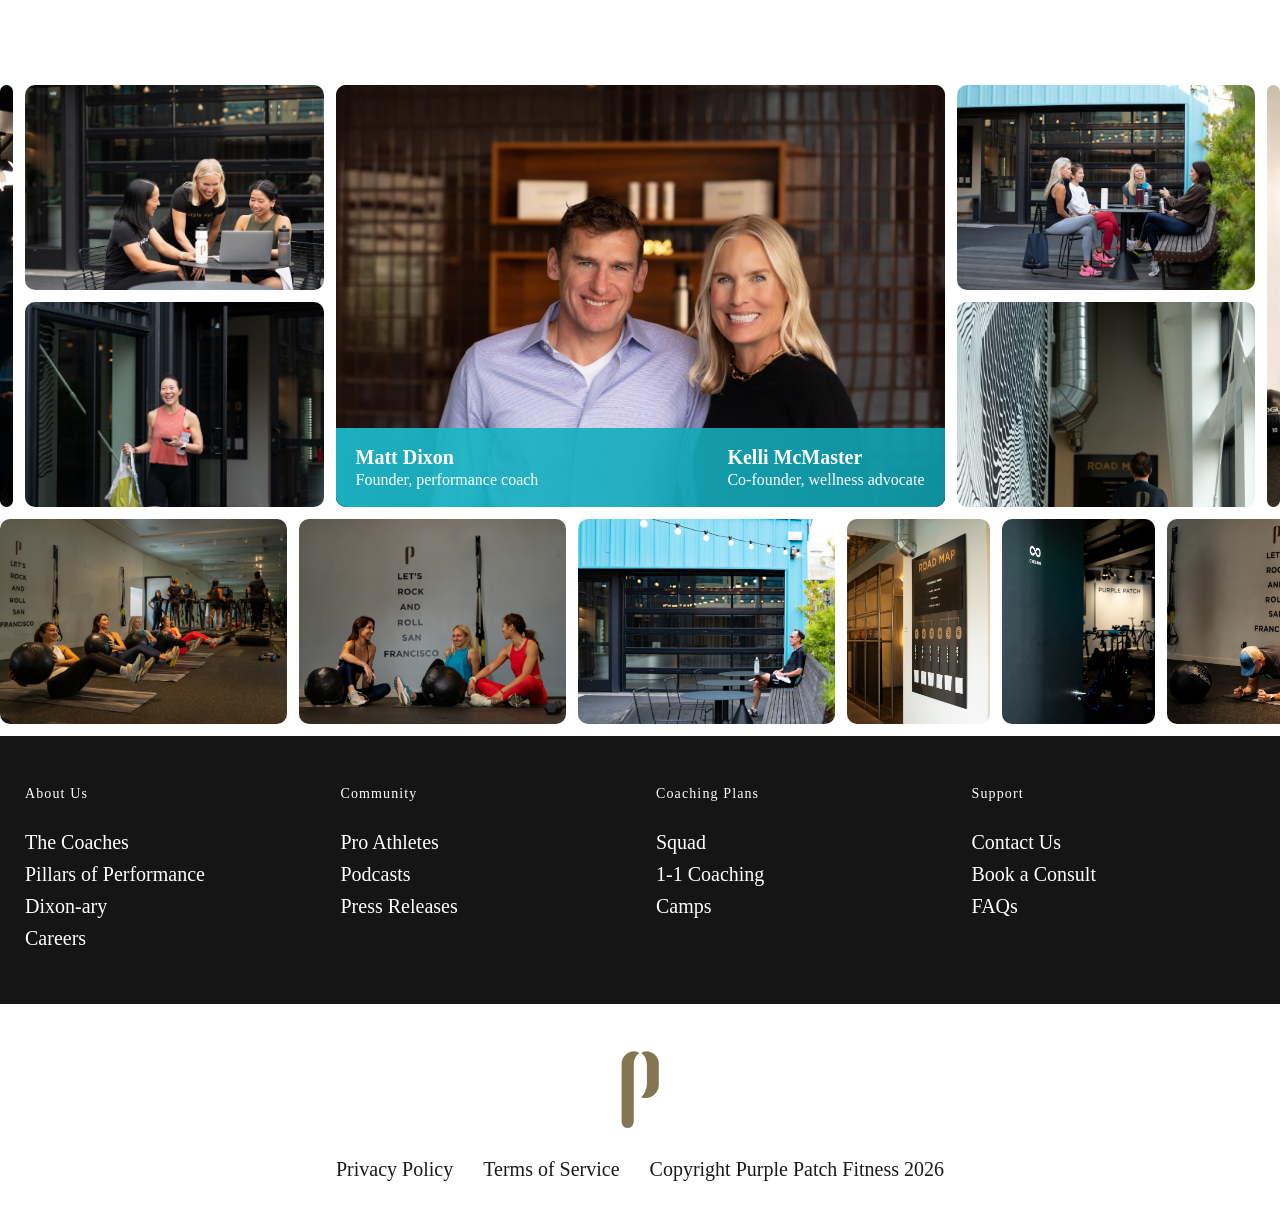
==== commit ffec7e9b: "Publish Personal Training page and latest Center mockup updates. Includes pricing, PT, sweat/massage" ====
--- a/index.html
+++ b/index.html
@@ -3,570 +3,12 @@
 <head>
   <meta charset="UTF-8" />
   <meta name="viewport" content="width=device-width, initial-scale=1" />
-  <title>Purple Patch Performance Center — San Francisco</title>
-  <meta name="description" content="A world-class training center and community for fitness, strength, and vitality. Train smarter. Get stronger. Live better. at 268 Alabama Street, San Francisco." />
-  <link rel="stylesheet" href="css/pp-mockup.css?v=123" />
-  <link rel="stylesheet" href="css/pp-mockup-refined.css?v=171" />
-  <link rel="stylesheet" href="css/pp-mockup-vertical.css?v=193" />
-  <link rel="stylesheet" href="css/run-squad-overlap-motion.css?v=3" />
-  <link rel="stylesheet" href="css/pp-performance-center.css?v=102" />
+  <meta http-equiv="refresh" content="0; url=performance-center-refined.html" />
+  <link rel="canonical" href="performance-center-refined.html" />
+  <title>Purple Patch Performance Center</title>
+  <script>location.replace("performance-center-refined.html");</script>
 </head>
-<body class="page-refined page-tri-squad-overlap page-tri-squad-vertical page-performance-center">
-  <header class="center-site-header" id="center-site-header">
-    <div class="center-site-header__top">
-      <div class="center-site-header__utility">
-        <div class="center-site-header__utility-end">
-          <a href="https://www.purplepatchfitness.com/">Purple Patch Home</a>
-          <a href="https://apps.apple.com/us/app/purple-patch/id1502928860?ls=1">Download iOS App</a>
-          <a href="login/">Login</a>
-        </div>
-      </div>
-    </div>
-    <div class="center-site-header__main">
-      <div class="center-site-header__bar">
-      <a class="center-site-header__brand" href="#top">
-        <img src="images/performance-center/logo-center.png?v=2" alt="Purple Patch Center" width="382" height="127" />
-      </a>
-      <nav class="center-site-header__nav" aria-label="Primary">
-        <a href="#classes">Classes</a>
-        <div class="center-site-header__dropdown">
-          <button type="button" class="center-site-header__drop-btn" aria-haspopup="true">Services</button>
-          <div class="center-site-header__dropdown-panel">
-            <a href="https://stgcenterpp.wpenginepowered.com/services/strategic-bike-fitting/">Strategic Bike Fitting with Chris Soden</a>
-            <a href="https://stgcenterpp.wpenginepowered.com/services/smi-orthopedic-massage/">SMI Orthopedic Massage</a>
-            <a href="https://stgcenterpp.wpenginepowered.com/services/sweat-testing/">Precision Hydration Sweat Testing</a>
-            <a href="services/physical-therapy/">360 Physical Therapy</a>
-            <a href="/services/coaching-consultations/">Personal Training</a>
-          </div>
-        </div>
-        <a class="btn-blue btn-blue--solid" href="schedule/">Book a Class</a>
-        <a class="btn-blue-outline" href="/pricing/">Join Us</a>
-      </nav>
-      <button type="button" class="center-site-header__menu-btn" id="centerMenuButton" aria-expanded="false" aria-controls="centerMenuPanel" aria-label="Open menu">
-        <svg xmlns="http://www.w3.org/2000/svg" viewBox="0 0 12 12" aria-hidden="true"><path fill="currentColor" d="M.5 2.5h11v1H.5zm0 3h11v1H.5zm0 3h11v1H.5z"/></svg>
-      </button>
-    </div>
-    </div>
-  </header>
-  <div class="center-site-menu" id="centerMenuPanel" hidden>
-    <div class="center-site-menu__top">
-      <a class="center-site-header__brand" href="#top">
-        <img src="images/performance-center/logo-center.png?v=2" alt="Purple Patch Center" width="382" height="127" />
-      </a>
-      <button type="button" class="center-site-menu__close" id="centerMenuClose" aria-label="Close menu">
-        <svg xmlns="http://www.w3.org/2000/svg" viewBox="0 0 12 12" aria-hidden="true"><path fill="currentColor" d="M2.1 1.4 6 5.3l3.9-3.9.7.7L6.7 6l3.9 3.9-.7.7L6 6.7l-3.9 3.9-.7-.7L5.3 6 1.4 2.1z"/></svg>
-      </button>
-    </div>
-    <nav class="center-site-menu__nav" aria-label="Mobile">
-      <p class="center-site-menu__label">Quick Links</p>
-      <div class="center-site-menu__sub">
-        <a href="https://www.purplepatchfitness.com/">Purple Patch Home</a>
-        <a href="https://apps.apple.com/us/app/purple-patch/id1502928860?ls=1">Download iOS App</a>
-        <a href="login/">Login</a>
-      </div>
-      <a href="#classes">Classes</a>
-      <p class="center-site-menu__label">Services</p>
-      <div class="center-site-menu__sub">
-        <a href="https://stgcenterpp.wpenginepowered.com/services/strategic-bike-fitting/">Strategic Bike Fitting with Chris Soden</a>
-        <a href="https://stgcenterpp.wpenginepowered.com/services/smi-orthopedic-massage/">SMI Orthopedic Massage</a>
-        <a href="https://stgcenterpp.wpenginepowered.com/services/sweat-testing/">Precision Hydration Sweat Testing</a>
-        <a href="services/physical-therapy/">360 Physical Therapy</a>
-        <a href="/services/coaching-consultations/">Personal Training</a>
-      </div>
-    </nav>
-    <div class="center-site-menu__actions">
-      <a class="btn-blue btn-blue--solid" href="schedule/">Book a Class</a>
-      <a class="btn-blue-outline" href="/pricing/">Join Us</a>
-    </div>
-  </div>
-
-  <section class="hero hero--live hero--figma" id="top" data-pp-block="hero">
-    <div class="hero__media">
-      <video autoplay muted loop playsinline poster="images/performance-center/ppf-center-hero-poster.jpg">
-        <source src="images/performance-center/ppf-center-hero-video.mp4" type="video/mp4" />
-      </video>
-    </div>
-    <div class="hero__overlay"></div>
-    <div class="hero__content">
-          <h1>Train Smarter.<br />Get Stronger.<br />Live Better.</h1>
-      <p class="sub">A world-class training center and community for fitness, strength, and vitality.</p>
-      <button type="button" class="btn-blue btn-blue--solid" data-open-lead>First Class Free</button>
-    </div>
-  </section>
-
-  <section class="center-banner center-banner--columns scroll-scene" id="about" data-pp-block="promise">
-    <div class="center-banner__bg" aria-hidden="true"></div>
-    <div class="center-banner__columns">
-      <div class="center-banner__rail" aria-hidden="true">
-        <div class="center-banner__track">
-          <figure class="center-banner__photo"><img src="images/performance-center/figma-gallery-01.png" alt="" /></figure>
-          <figure class="center-banner__photo"><img src="images/performance-center/hero-treadmill-row.jpg" alt="" /></figure>
-          <figure class="center-banner__photo"><img src="images/performance-center/center_floor_coaching_pair.jpg" alt="" /></figure>
-        </div>
-      </div>
-      <div class="center-banner__copy">
-        <h2 class="heading heading--center heading--figma">Next-Level Fitness,<br />Next Level Results</h2>
-        <p class="lead lead--center">Our state-of-the-art Performance Center offers an exciting new approach to fitness — one specifically designed to deliver life-changing (or as we like to call them, <em>Purple Patch*</em>) results.</p>
-        <p class="center-banner__kicker">Real Trainers. Real Adjustments. Real Progress.</p>
-        <div class="center-banner__define">
-          <p class="center-banner__def"><span class="center-banner__term">*Purple Patch <em>(n.)</em></span> A period in which you are in a state of flow and experience next-level performance and results.</p>
-        </div>
-        <div class="center-banner__cta">
-          <a class="btn-blue btn-blue--solid" href="/pricing/">Join Us</a>
-        </div>
-      </div>
-      <div class="center-banner__rail" aria-hidden="true">
-        <div class="center-banner__track">
-          <figure class="center-banner__photo"><img src="images/performance-center/strip-09.png" alt="" /></figure>
-          <figure class="center-banner__photo"><img src="images/performance-center/strip-10.png" alt="" /></figure>
-          <figure class="center-banner__photo"><img src="images/performance-center/strip-11.png" alt="" /></figure>
-        </div>
-      </div>
-    </div>
-    <div class="tb-photo-carousel" data-tb-carousel aria-label="Performance Center gallery">
-      <div class="tb-photo-carousel__track">
-        <figure class="tb-photo-carousel__slide"><img src="images/performance-center/figma-gallery-01.png" alt="" /></figure>
-        <figure class="tb-photo-carousel__slide"><img src="images/performance-center/hero-treadmill-row.jpg" alt="" /></figure>
-        <figure class="tb-photo-carousel__slide"><img src="images/performance-center/center_floor_coaching_pair.jpg" alt="" /></figure>
-        <figure class="tb-photo-carousel__slide"><img src="images/performance-center/strip-09.png" alt="" /></figure>
-        <figure class="tb-photo-carousel__slide"><img src="images/performance-center/strip-10.png" alt="" /></figure>
-        <figure class="tb-photo-carousel__slide"><img src="images/performance-center/strip-11.png" alt="" /></figure>
-      </div>
-    </div>
-  </section>
-
-  <section class="center-classes center-classes--figma scroll-scene" id="classes" data-pp-block="classes">
-    <div class="center-classes__inner">
-      <div class="center-classes__intro">
-        <h2 class="heading heading--center heading--figma">Classes</h2>
-        <p class="lead lead--center center-subhead">All of our immersive classes are designed to empower people to unlock their full potential, feel better, and have more fun.</p>
-      </div>
-      <div class="class-flips">
-        <article class="class-flip" id="class-bike" tabindex="0">
-          <div class="class-flip__inner">
-            <div class="class-flip__face class-flip__front">
-              <img src="images/performance-center/class-bike.jpg" alt="" />
-              <h3>Bike</h3>
-            </div>
-            <div class="class-flip__face class-flip__back">
-              <h3>Bike</h3>
-              <ul>
-                <li>Hyper-efficient, immersive + fun training for fast, measurable results</li>
-                <li>Real-time smart-trainer metrics and data for easier progress</li>
-                <li>Custom-built bikes and a supportive small-group environment</li>
-              </ul>
-              <a class="btn-blue btn-blue--solid" href="schedule/">Book a class</a>
-            </div>
-          </div>
-        </article>
-        <article class="class-flip" id="class-hyrox" tabindex="0">
-          <div class="class-flip__inner">
-            <div class="class-flip__face class-flip__front">
-              <img src="images/performance-center/class-hyrox.jpg" alt="" />
-              <h3>HYROX</h3>
-            </div>
-            <div class="class-flip__face class-flip__back">
-              <h3>HYROX</h3>
-              <p class="class-flip__sub">Official HYROX training tailored to your individual level</p>
-              <ul>
-                <li>The ultimate combination of running, functional strength training and joy</li>
-                <li>Certified HYROX coaches to get you to the finish line safely and with a personal best</li>
-                <li>Personal-training attention with small-group energy</li>
-              </ul>
-              <a class="btn-blue btn-blue--solid" href="schedule/">Book a class</a>
-            </div>
-          </div>
-        </article>
-        <article class="class-flip" id="class-strength" tabindex="0">
-          <div class="class-flip__inner">
-            <div class="class-flip__face class-flip__front">
-              <img src="images/performance-center/center_floor_barbell_row.jpg" alt="" />
-              <h3>Strength</h3>
-            </div>
-            <div class="class-flip__face class-flip__back">
-              <h3>Strength</h3>
-              <ul>
-                <li>Supportive, hands-on classes limited to 8 participants</li>
-                <li>Structured, progressive sessions with real-time feedback and coaching</li>
-                <li>Personal-training attention with small-group energy</li>
-              </ul>
-              <a class="btn-blue btn-blue--solid" href="schedule/">Book a class</a>
-            </div>
-          </div>
-        </article>
-      </div>
-      <p class="lead lead--center class-flips__after center-subhead">No matter which class you choose, we meet you where you are and push you further.</p>
-    </div>
-  </section>
-
-  <section class="center-attention scroll-scene" data-pp-block="attention">
-    <div class="center-attention__inner">
-      <h2 class="heading heading--center heading--figma">Personal Attention For Better Results</h2>
-      <p class="lead lead--center center-subhead">At Purple Patch, you’re never a number. You’re an athlete, and our mission is to coach you towards your full potential so that you reap the greatest rewards — and have a lot of fun along the way.</p>
-      <div class="center-attention__layout">
-        <div class="center-attention__photos" data-photo-switch>
-          <img class="is-active" src="images/performance-center/attention-1.png" alt="Coach working one to one with a member on the floor" width="576" height="424" />
-          <img src="images/performance-center/attention-2.png" alt="Coach giving cues during a bike class" width="280" height="200" />
-          <img src="images/performance-center/final-cta-bg.jpg" alt="Athletes training at Purple Patch Performance Center" width="280" height="200" />
-        </div>
-        <ul class="center-attention__points">
-          <li>Smaller classes where highly-skilled coaches focus on and improve your form, maximizing benefits and reducing injury risk.</li>
-          <li>Maximizing benefits and reducing injury risk</li>
-          <li>Classes custom-tailored to your current level and goals, following structured programs</li>
-          <li>Designed to help you consistently improve, avoid over-training, and sustain momentum</li>
-        </ul>
-      </div>
-    </div>
-  </section>
-
-  <section class="center-offerings scroll-scene" id="services" data-pp-block="services">
-    <div class="center-offerings__inner">
-      <h2 class="heading heading--center heading--figma">So Much More Than A Gym</h2>
-      <p class="lead lead--center center-subhead">Our approach extends far beyond workouts and classes.<br />We offer best-in-class integrated services so you can train smarter, and perform at your best.</p>
-      <div class="center-offerings__grid">
-        <a class="center-offerings__card" href="/services/coaching-consultations/">
-          <img src="images/performance-center/service-personal-training.jpg" alt="" width="390" height="290" />
-          <h3>Personal training</h3>
-        </a>
-        <a class="center-offerings__card" href="https://stgcenterpp.wpenginepowered.com/services/sweat-testing/">
-          <img src="images/performance-center/service-sweat-testing.jpg" alt="" width="390" height="290" />
-          <h3>Sweat testing</h3>
-        </a>
-        <a class="center-offerings__card" href="https://stgcenterpp.wpenginepowered.com/services/smi-orthopedic-massage/">
-          <img src="images/performance-center/service-sports-massage.png" alt="" width="390" height="290" />
-          <h3>Sports massage</h3>
-        </a>
-        <a class="center-offerings__card" href="services/physical-therapy/">
-          <img src="images/performance-center/service-physio.png" alt="" width="390" height="290" />
-          <h3>360 Physical Therapy</h3>
-        </a>
-        <a class="center-offerings__card" href="https://stgcenterpp.wpenginepowered.com/services/strategic-bike-fitting/">
-          <img src="images/performance-center/service-bike-fitting.jpg" alt="" width="390" height="290" />
-          <h3>Bike fitting</h3>
-        </a>
-        <button type="button" class="center-offerings__card" data-open-service-lead data-service="Run Analysis">
-          <img class="center-offerings__photo--top" src="images/performance-center/service-run.jpg" alt="" width="390" height="290" />
-          <h3>Run analysis</h3>
-        </button>
-        <button type="button" class="center-offerings__card" data-open-service-lead data-service="Strength Analysis">
-          <img src="images/performance-center/service-strength.jpg" alt="" width="390" height="290" />
-          <h3>Strength analysis</h3>
-        </button>
-        <button type="button" class="center-offerings__card" data-open-service-lead data-service="Nutrition">
-          <img src="images/performance-center/service-nutrition.jpg" alt="" width="390" height="290" />
-          <h3>Nutrition</h3>
-        </button>
-        <button type="button" class="center-offerings__card" data-open-service-lead data-service="Menopause Support">
-          <img src="images/performance-center/service-menopause.jpg?v=2" alt="" width="390" height="290" />
-          <h3>Menopause support</h3>
-        </button>
-      </div>
-    </div>
-  </section>
-
-  <section class="coach-scroll" data-pp-block="coaches" data-pp-pattern="vertical-parallax">
-    <div class="coach-scroll__pin">
-      <div class="coach-film__header">
-        <h2 class="heading heading--center heading--figma">Best Coaches In The Bay Area</h2>
-        <p class="lead">The Purple Patch coaching team is one of the most experienced, caring, and invested groups of coaches you’ll find anywhere. Supported through ongoing mentorship from Matt Dixon, our coaches combine proven expertise with genuine partnership — helping athletes unlock their potential while enjoying the journey along the way.</p>
-        <p class="lead">Whether you’re training for an event, returning to fitness, or trying to build strength for everyday life, we’ve got your back.</p>
-      </div>
-      <div class="coach-film">
-        <div class="coach-film__track">
-          <article class="coach-card coach-card--cutout" data-v-parallax="photo" data-v-speed="0.22">
-            <img src="images/performance-center/coach-matt-figma.png?v=6" alt="Matt" />
-            <div class="coach-card__info"><div class="coach-card__name">Matt</div><div class="coach-card__title">Founder and Head Coach</div></div>
-          </article>
-          <article class="coach-card coach-card--cutout" data-v-parallax="photo" data-v-speed="0.22">
-            <img src="images/performance-center/coach-jon.png?v=6" alt="Jon" />
-            <div class="coach-card__info"><div class="coach-card__name">Jon</div><div class="coach-card__title">Coach and Center Manager</div></div>
-          </article>
-          <article class="coach-card coach-card--cutout" data-v-parallax="photo" data-v-speed="0.22">
-            <img src="images/performance-center/coach-marcia-figma.png?v=6" alt="Marcia" />
-            <div class="coach-card__info"><div class="coach-card__name">Marcia</div><div class="coach-card__title">Strength Coach</div></div>
-          </article>
-          <article class="coach-card coach-card--cutout" data-v-parallax="photo" data-v-speed="0.22">
-            <img src="images/performance-center/coach-krystle-figma.png?v=6" alt="Krystle" />
-            <div class="coach-card__info"><div class="coach-card__name">Krystle</div><div class="coach-card__title">Strength Coach</div></div>
-          </article>
-          <article class="coach-card coach-card--cutout coach-card--placeholder" data-v-parallax="photo" data-v-speed="0.22">
-            <div class="coach-card__swatch" role="img" aria-label="CJ coming soon">
-              <span class="coach-card__soon">Coming Soon</span>
-            </div>
-            <div class="coach-card__info"><div class="coach-card__name">CJ</div><div class="coach-card__title">Coach</div></div>
-          </article>
-          <article class="coach-card coach-card--cutout" data-v-parallax="photo" data-v-speed="0.22">
-            <img src="images/performance-center/coach-jena.png?v=6" alt="Jena" />
-            <div class="coach-card__info"><div class="coach-card__name">Jena</div><div class="coach-card__title">Coach</div></div>
-          </article>
-          <article class="coach-card coach-card--cutout" data-v-parallax="photo" data-v-speed="0.22">
-            <img src="images/performance-center/coach-kristin.png?v=6" alt="Kristin" />
-            <div class="coach-card__info"><div class="coach-card__name">Kristin</div><div class="coach-card__title">Coach</div></div>
-          </article>
-          <article class="coach-card coach-card--cutout" data-v-parallax="photo" data-v-speed="0.22">
-            <img src="images/performance-center/coach-tyler.png?v=6" alt="Tyler" />
-            <div class="coach-card__info"><div class="coach-card__name">Tyler</div><div class="coach-card__title">Coach</div></div>
-          </article>
-        </div>
-      </div>
-    </div>
-  </section>
-
-  <section class="center-manifesto center-manifesto--figma scroll-scene" data-pp-block="results" id="results">
-    <div class="center-manifesto__inner">
-      <h2 class="heading heading--center heading--figma center-manifesto__title">Born out of world-class sport<br />Designed for everyday people</h2>
-      <p class="lead lead--center center-subhead">The key to physical and mental transformation is doing it the <em>right</em> way. Our focus on progressively structured classes, with guided support every step of the way, is designed to unlock your full potential and ensure lasting improvement.</p>
-      <div class="center-manifesto__cards story-quotes story-quotes--carousel" data-quote-carousel>
-        <article class="story-quote is-active">
-          <blockquote>"It's the perfect mix of serious and fun. Because it's run by world-class coaches who I'd trust with my life, I just have to show up, follow their lead, and enjoy the welcoming and energizing community."</blockquote>
-        </article>
-        <article class="story-quote">
-          <blockquote>"The coaches are not just friendly; they are involved and engaged. The amount of attention they give to your form and progress makes each class feel like personal training at a fraction of the cost."</blockquote>
-        </article>
-        <article class="story-quote">
-          <blockquote>"I have tried a lot of gyms in my life, but this place is different. These are the best classes I've experienced anywhere, and the results speak for themselves."</blockquote>
-        </article>
-        <article class="story-quote">
-          <blockquote>"Smaller classes with more personalized attention allow me to push myself harder without worrying about getting hurt."</blockquote>
-        </article>
-        <div class="story-quotes__nav">
-          <button type="button" class="story-quotes__btn" data-quote-prev aria-label="Previous testimonial">
-            <svg xmlns="http://www.w3.org/2000/svg" viewBox="0 0 24 24" fill="none" aria-hidden="true"><path d="M15 18l-6-6 6-6" stroke="currentColor" stroke-width="2" stroke-linecap="round" stroke-linejoin="round"/></svg>
-          </button>
-          <div class="story-quotes__dots" data-quote-dots></div>
-          <button type="button" class="story-quotes__btn" data-quote-next aria-label="Next testimonial">
-            <svg xmlns="http://www.w3.org/2000/svg" viewBox="0 0 24 24" fill="none" aria-hidden="true"><path d="M9 6l6 6-6 6" stroke="currentColor" stroke-width="2" stroke-linecap="round" stroke-linejoin="round"/></svg>
-          </button>
-        </div>
-      </div>
-    </div>
-  </section>
-  <section class="value-rows scroll-scene" data-pp-block="founders" data-pp-pattern="stacked-rows" id="visit">
-    <div class="value-rows__inner">
-      <h2 class="heading heading--center heading--figma value-rows__title reveal">Locally-Owned &amp; Mission-Led</h2>
-      <p class="lead lead--center reveal">Founded by Matt Dixon — world-renowned performance coach to IRONMAN champions, Olympic medalists, and high-performing executives — and Kelli McMaster, a leadership and wellness advocate championing women’s performance in all stages of life, Purple Patch is on a mission to empower Bay Area residents to train smarter, recover better and unlock their full potential.</p>
-      <div class="cta-stack cta-stack--row value-rows__cta reveal">
-        <a class="btn-blue btn-blue--solid" href="schedule/">Book a class</a>
-        <a class="btn-blue-outline" href="/pricing/">Join Us</a>
-      </div>
-      <div class="center-masonry reveal">
-        <figure class="center-masonry__hero">
-          <img src="images/performance-center/founders-matt-kelli.jpg?v=1" alt="Matt Dixon and Kelli McMaster" width="819" height="1024" />
-          <figcaption>
-            <span><strong>Matt Dixon</strong> Founder, performance coach</span>
-            <span><strong>Kelli McMaster</strong> Co-founder, wellness advocate</span>
-          </figcaption>
-        </figure>
-        <div class="center-masonry__still">
-          <img src="images/performance-center/founders-masonry-1.png" alt="Athletes in a cycling class" />
-          <img src="images/performance-center/masonry-trx.jpg" alt="Training studio wall" />
-          <img src="images/performance-center/founders-masonry-5.png" alt="Conversation at the Center cafe" />
-          <img src="images/performance-center/strip-06.png" alt="" />
-          <img src="images/performance-center/strip-02.png" alt="" />
-          <img src="images/performance-center/masonry-cyclist.jpg" alt="Athlete walking through the Center" />
-        </div>
-        <div class="center-masonry__marquee">
-          <div class="center-masonry__marquee-run">
-            <div class="center-masonry__track">
-              <img class="center-masonry__from-still" src="images/performance-center/founders-masonry-1.png" alt="" />
-              <img class="center-masonry__from-still" src="images/performance-center/masonry-trx.jpg" alt="" />
-              <img class="center-masonry__from-still" src="images/performance-center/founders-masonry-5.png" alt="" />
-              <img class="center-masonry__from-still" src="images/performance-center/strip-06.png" alt="" />
-              <img class="center-masonry__from-still" src="images/performance-center/strip-02.png" alt="" />
-              <img class="center-masonry__from-still" src="images/performance-center/masonry-cyclist.jpg" alt="" />
-              <img src="images/performance-center/founders-masonry-6.png" alt="Members training on the floor" />
-              <img src="images/performance-center/founders-masonry-2.png" alt="Members stretching together" />
-              <img src="images/performance-center/strip-03.png" alt="" />
-              <img src="images/performance-center/strip-04.png" alt="" />
-              <img src="images/performance-center/strip-05.png" alt="" />
-              <img src="images/performance-center/attention-3.png" alt="" />
-              <img src="images/performance-center/testimonial-kettlebell.jpg" alt="" />
-              <img src="images/performance-center/masonry-hall.jpg" alt="Members talking with a coach in the Center hallway" />
-              <img src="images/performance-center/masonry-cycling-door.jpg" alt="Cycling studio door" />
-              <img src="images/performance-center/masonry-rock-n-roll.jpg" alt="Indoor cycling studio" />
-              <img src="images/performance-center/masonry-lockers.jpg" alt="Locker room" />
-              <img src="images/performance-center/masonry-wayfinding.jpg" alt="Studio wayfinding" />
-              <img src="images/performance-center/masonry-weights.jpg" alt="Strength floor" />
-              <img src="images/performance-center/masonry-production.jpg" alt="Live cycling production" />
-              <img src="images/performance-center/masonry-entrance.jpg" alt="Matt Dixon at the Center entrance" />
-              <img src="images/performance-center/masonry-courage.jpg" alt="It takes courage neon" />
-              <img src="images/performance-center/masonry-training-floor.jpg" alt="Open training floor" />
-              <img src="images/performance-center/masonry-physio.jpg" alt="Therapy room" />
-              <img src="images/performance-center/masonry-community-board.jpg" alt="We Are Purple Patch board" />
-              <img src="images/performance-center/masonry-restroom.jpg" alt="Center restroom" />
-              <img src="images/performance-center/masonry-plaque.jpg" alt="Purple Patch definition plaque" />
-              <img src="images/performance-center/center_floor_kettlebell_single.jpg" alt="" />
-              <img src="images/performance-center/strip-07.png" alt="" />
-              <img src="images/performance-center/strip-08.png" alt="" />
-              <img src="images/performance-center/strip-12.png" alt="" />
-            </div>
-            <div class="center-masonry__track center-masonry__track--clone" aria-hidden="true">
-              <img class="center-masonry__from-still" src="images/performance-center/founders-masonry-1.png" alt="" />
-              <img class="center-masonry__from-still" src="images/performance-center/masonry-trx.jpg" alt="" />
-              <img class="center-masonry__from-still" src="images/performance-center/founders-masonry-5.png" alt="" />
-              <img class="center-masonry__from-still" src="images/performance-center/strip-06.png" alt="" />
-              <img class="center-masonry__from-still" src="images/performance-center/strip-02.png" alt="" />
-              <img class="center-masonry__from-still" src="images/performance-center/masonry-cyclist.jpg" alt="" />
-              <img src="images/performance-center/founders-masonry-6.png" alt="" />
-              <img src="images/performance-center/founders-masonry-2.png" alt="" />
-              <img src="images/performance-center/strip-03.png" alt="" />
-              <img src="images/performance-center/strip-04.png" alt="" />
-              <img src="images/performance-center/strip-05.png" alt="" />
-              <img src="images/performance-center/attention-3.png" alt="" />
-              <img src="images/performance-center/testimonial-kettlebell.jpg" alt="" />
-              <img src="images/performance-center/masonry-hall.jpg" alt="" />
-              <img src="images/performance-center/masonry-cycling-door.jpg" alt="" />
-              <img src="images/performance-center/masonry-rock-n-roll.jpg" alt="" />
-              <img src="images/performance-center/masonry-lockers.jpg" alt="" />
-              <img src="images/performance-center/masonry-wayfinding.jpg" alt="" />
-              <img src="images/performance-center/masonry-weights.jpg" alt="" />
-              <img src="images/performance-center/masonry-production.jpg" alt="" />
-              <img src="images/performance-center/masonry-entrance.jpg" alt="" />
-              <img src="images/performance-center/masonry-courage.jpg" alt="" />
-              <img src="images/performance-center/masonry-training-floor.jpg" alt="" />
-              <img src="images/performance-center/masonry-physio.jpg" alt="" />
-              <img src="images/performance-center/masonry-community-board.jpg" alt="" />
-              <img src="images/performance-center/masonry-restroom.jpg" alt="" />
-              <img src="images/performance-center/masonry-plaque.jpg" alt="" />
-              <img src="images/performance-center/center_floor_kettlebell_single.jpg" alt="" />
-              <img src="images/performance-center/strip-07.png" alt="" />
-              <img src="images/performance-center/strip-08.png" alt="" />
-              <img src="images/performance-center/strip-12.png" alt="" />
-            </div>
-          </div>
-        </div>
-      </div>
-    </div>
-  </section>
-
-  <section class="surface surface--footer-links" data-pp-block="footer-links">
-    <div class="footer-links-grid">
-      <div>
-        <h3>About Us</h3>
-        <ul>
-          <li><a href="https://www.purplepatchfitness.com/coaches">The Coaches</a></li>
-          <li><a href="https://www.purplepatchfitness.com/pillarsofperformance">Pillars of Performance</a></li>
-          <li><a href="https://www.purplepatchfitness.com/the-dixonary">Dixon-ary</a></li>
-          <li><a href="https://www.purplepatchfitness.com/careers-page">Careers</a></li>
-        </ul>
-      </div>
-      <div>
-        <h3>Community</h3>
-        <ul>
-          <li><a href="https://www.purplepatchfitness.com/our-methodology">Pro Athletes</a></li>
-          <li><a href="https://www.purplepatchfitness.com/podcast">Podcasts</a></li>
-          <li><a href="https://www.purplepatchfitness.com/press">Press Releases</a></li>
-        </ul>
-      </div>
-      <div>
-        <h3>Coaching Plans</h3>
-        <ul>
-          <li><a href="https://squad.purplepatchfitness.com">Squad</a></li>
-          <li><a href="https://www.purplepatchfitness.com/11-coached">1-1 Coaching</a></li>
-          <li><a href="https://store.purplepatchfitness.com/collections/camps">Camps</a></li>
-        </ul>
-      </div>
-      <div>
-        <h3>Support</h3>
-        <ul>
-          <li><a href="https://education.purplepatchfitness.com/hc/en-us/requests/new">Contact Us</a></li>
-          <li><a href="https://www.purplepatchfitness.com/coachingconsult">Book a Consult</a></li>
-          <li><a href="https://education.purplepatchfitness.com/hc/en-us/sections/360003587694-Purple-Patch-FAQ">FAQs</a></li>
-        </ul>
-      </div>
-    </div>
-  </section>
-
-  <footer class="site-footer" data-pp-block="footer">
-    <img src="images/performance-center/footer-plogo-gold.png" alt="Purple Patch Fitness" />
-    <ul class="site-footer__legal">
-      <li><a href="https://www.purplepatchfitness.com/pp-privacy-policy">Privacy Policy</a></li>
-      <li><a href="https://www.purplepatchfitness.com/purple-patch-terms-and-conditions">Terms of Service</a></li>
-      <li><a href="https://www.purplepatchfitness.com/">Copyright Purple Patch Fitness <span id="copyright-year"></span></a></li>
-    </ul>
-  </footer>
-
-  <div class="center-lead" id="centerLead" hidden>
-    <div class="center-lead__backdrop" data-close-lead></div>
-    <div class="center-lead__panel" role="dialog" aria-modal="true" aria-labelledby="centerLeadTitle" aria-describedby="centerLeadSub">
-      <button type="button" class="center-lead__close" data-close-lead aria-label="Close">
-        <svg xmlns="http://www.w3.org/2000/svg" viewBox="0 0 12 12" aria-hidden="true"><path fill="currentColor" d="M2.1 1.4 6 5.3l3.9-3.9.7.7L6.7 6l3.9 3.9-.7.7L6 6.7l-3.9 3.9-.7-.7L5.3 6 1.4 2.1z"/></svg>
-      </button>
-      <p class="center-lead__eyebrow">First Class Free</p>
-      <h2 id="centerLeadTitle">Claim Your Free Class</h2>
-      <p class="center-lead__sub" id="centerLeadSub">Tell us how to reach you and we’ll get you booked for your first session at the Purple Patch Center.</p>
-      <form class="center-lead__form" id="centerLeadForm">
-        <label class="center-lead__field">
-          <input type="text" name="name" placeholder=" " autocomplete="name" required />
-          <span class="center-lead__float">Full Name</span>
-        </label>
-        <label class="center-lead__field">
-          <input type="email" name="email" placeholder=" " autocomplete="email" required />
-          <span class="center-lead__float">Email</span>
-        </label>
-        <label class="center-lead__field">
-          <input type="tel" name="phone" placeholder=" " autocomplete="tel" required />
-          <span class="center-lead__float">Phone Number</span>
-        </label>
-        <button type="submit" class="btn-blue btn-blue--solid">Submit</button>
-      </form>
-      <div class="center-lead__thanks" id="centerLeadThanks" hidden>
-        <p class="center-lead__confirmed">Got it</p>
-        <h3>You’re on the list</h3>
-        <p>A coach will follow up shortly to schedule your free first class.</p>
-        <button type="button" class="btn-blue btn-blue--solid" data-close-lead>Done</button>
-      </div>
-    </div>
-  </div>
-
-  <div class="center-lead" id="centerServiceLead" hidden>
-    <div class="center-lead__backdrop" data-close-service-lead></div>
-    <div class="center-lead__panel" role="dialog" aria-modal="true" aria-labelledby="centerServiceLeadTitle" aria-describedby="centerServiceLeadSub">
-      <button type="button" class="center-lead__close" data-close-service-lead aria-label="Close">
-        <svg xmlns="http://www.w3.org/2000/svg" viewBox="0 0 12 12" aria-hidden="true"><path fill="currentColor" d="M2.1 1.4 6 5.3l3.9-3.9.7.7L6.7 6l3.9 3.9-.7.7L6 6.7l-3.9 3.9-.7-.7L5.3 6 1.4 2.1z"/></svg>
-      </button>
-      <p class="center-lead__eyebrow">Support Services</p>
-      <h2 id="centerServiceLeadTitle">How Can We Help?</h2>
-      <p class="center-lead__sub" id="centerServiceLeadSub">Tell us how to reach you and what you’re looking for. We’ll follow up soon with more info.</p>
-      <form class="center-lead__form" id="centerServiceLeadForm">
-        <label class="center-lead__field">
-          <input type="text" name="name" placeholder=" " autocomplete="name" required />
-          <span class="center-lead__float">Full Name</span>
-        </label>
-        <label class="center-lead__field">
-          <input type="email" name="email" placeholder=" " autocomplete="email" required />
-          <span class="center-lead__float">Email</span>
-        </label>
-        <label class="center-lead__field">
-          <input type="tel" name="phone" placeholder=" " autocomplete="tel" required />
-          <span class="center-lead__float">Phone Number</span>
-        </label>
-        <label class="center-lead__field center-lead__field--select">
-          <select name="service" id="centerServiceLeadSelect" required>
-            <option value="Run Analysis">Run Analysis</option>
-            <option value="Strength Analysis">Strength Analysis</option>
-            <option value="Nutrition">Nutrition</option>
-            <option value="Menopause Support">Menopause Support</option>
-          </select>
-          <span class="center-lead__float">What Do You Want Help With?</span>
-        </label>
-        <label class="center-lead__field center-lead__field--textarea">
-          <textarea name="details" rows="4" placeholder=" "></textarea>
-          <span class="center-lead__float">Anything Else We Should Know? <em class="center-lead__optional">(Optional)</em></span>
-        </label>
-        <button type="submit" class="btn-blue btn-blue--solid">Submit</button>
-      </form>
-      <div class="center-lead__thanks" id="centerServiceLeadThanks" hidden>
-        <p class="center-lead__confirmed">Got it</p>
-        <h3>Thanks for reaching out</h3>
-        <p>We’ll follow up soon with more info.</p>
-        <button type="button" class="btn-blue btn-blue--solid" data-close-service-lead>Done</button>
-      </div>
-    </div>
-  </div>
-
-  <script src="js/study-system-vertical.js?v=42"></script>
-  <script src="js/run-squad-overlap-motion.js?v=5"></script>
-  <script src="js/performance-center-site.js?v=15"></script>
+<body>
+  <p><a href="performance-center-refined.html">Purple Patch Performance Center</a></p>
 </body>
 </html>
